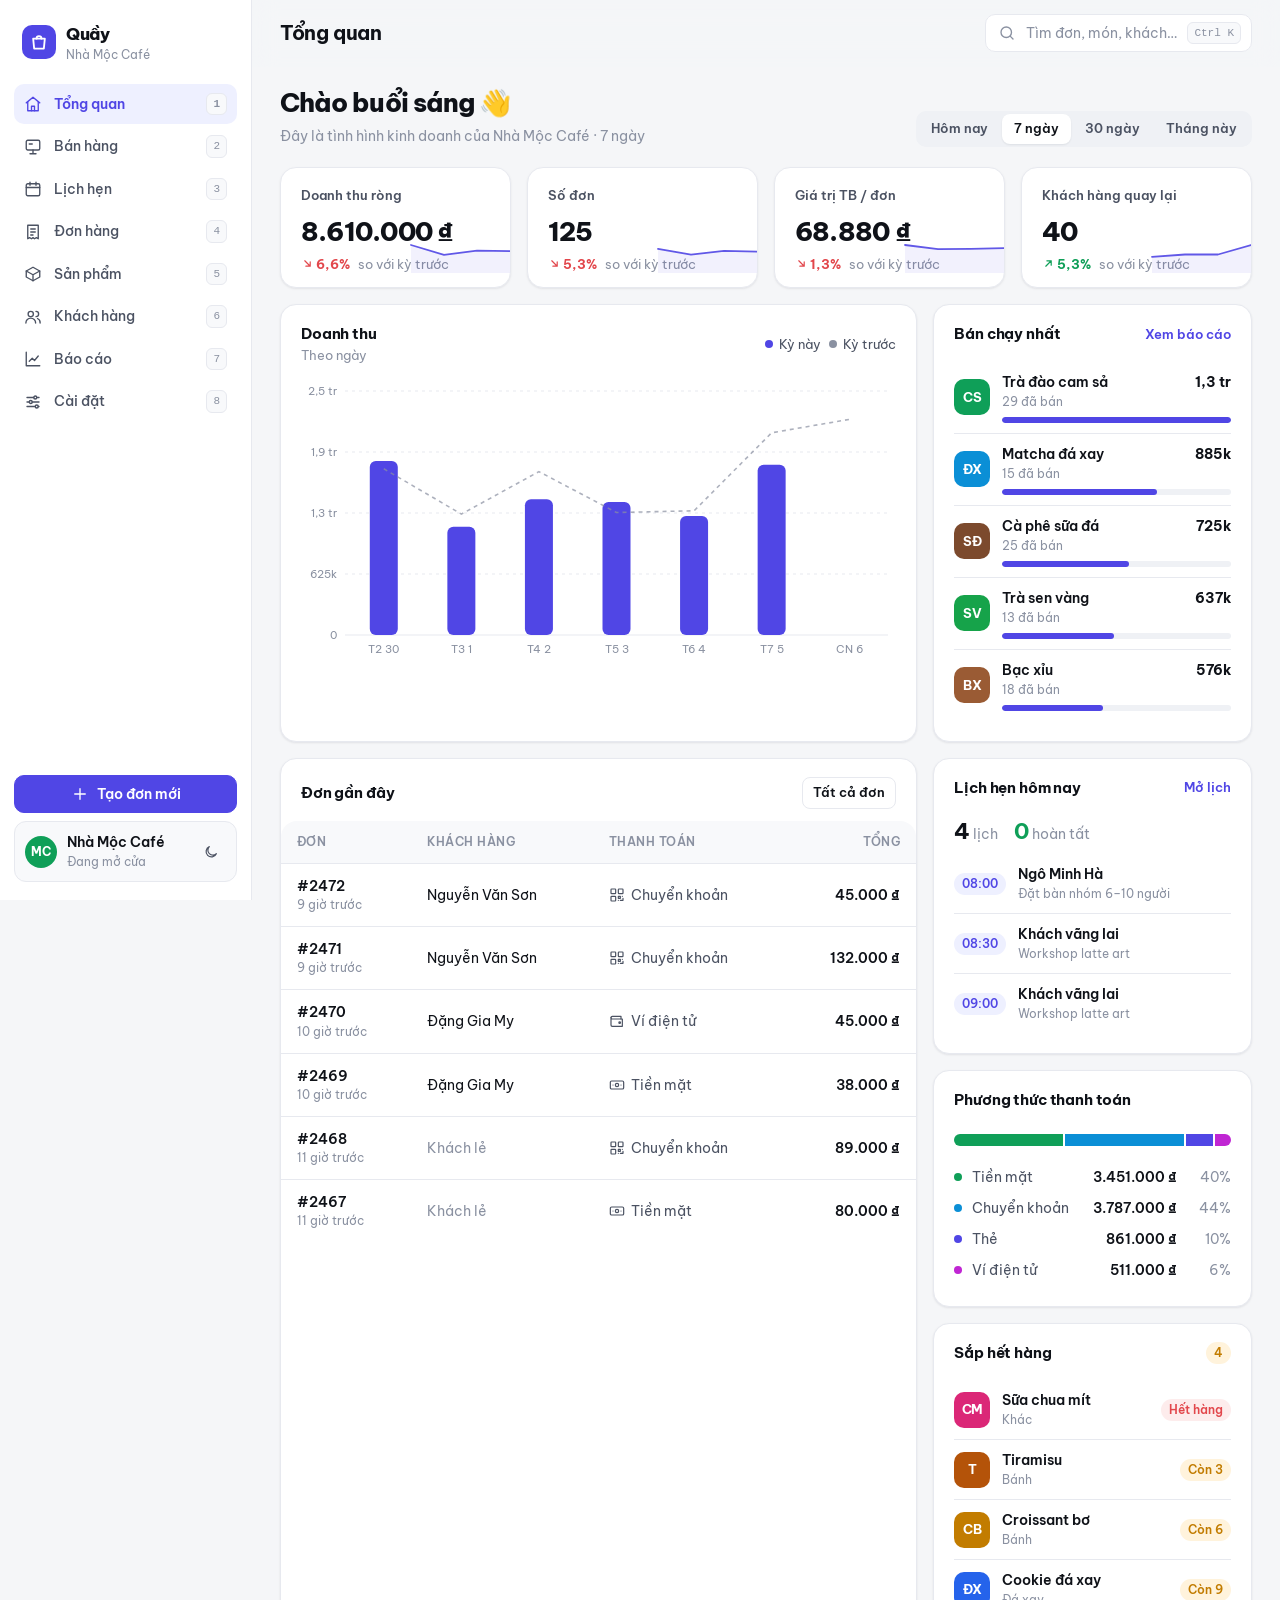
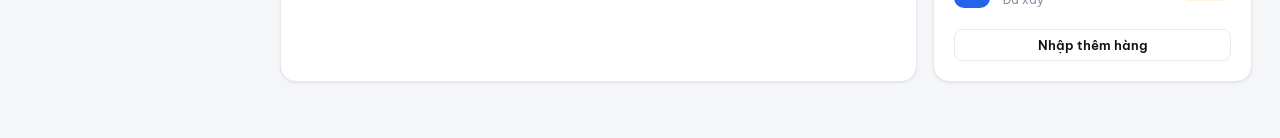
==== ban-hang/index.html @ bb101d20 "Add Quầy: POS, bookings and store dashboard app Single-file web app at /ban-hang/ inspired by busine" ====
<!DOCTYPE html>
<html lang="vi">
<head>
<meta charset="UTF-8">
<meta name="viewport" content="width=device-width, initial-scale=1, viewport-fit=cover">
<title>Quầy — Bán hàng & quản lý cửa hàng</title>
<meta name="description" content="Quầy: phần mềm bán hàng tại quầy, quản lý đơn hàng, sản phẩm, tồn kho, khách hàng và báo cáo doanh thu cho cửa hàng nhỏ.">
<meta name="theme-color" content="#f5f6f8">
<link rel="icon" href="data:image/svg+xml,%3Csvg xmlns='http://www.w3.org/2000/svg' viewBox='0 0 32 32'%3E%3Crect width='32' height='32' rx='9' fill='%235046e5'/%3E%3Cpath d='M9 12h14l-1.5 10h-11z' fill='white'/%3E%3Cpath d='M12.5 12a3.5 3.5 0 0 1 7 0' stroke='white' stroke-width='2' fill='none'/%3E%3C/svg%3E">
<link rel="preconnect" href="https://fonts.googleapis.com">
<link rel="preconnect" href="https://fonts.gstatic.com" crossorigin>
<link href="https://fonts.googleapis.com/css2?family=Be+Vietnam+Pro:wght@400;500;600;700;800&display=swap" rel="stylesheet">
<style>
/* =========================================================
   TOKENS
   ========================================================= */
:root{
  --bg:#f5f6f8; --surface:#ffffff; --surface-2:#f8f9fb; --surface-3:#eff1f5;
  --line:#e7e9ef; --line-2:#d8dbe3;
  --text:#0f1218; --text-2:#4b5262; --text-3:#8a91a1;
  --accent:#5046e5; --accent-hover:#4338ca; --accent-soft:#eef0ff; --accent-ink:#ffffff;
  --green:#0f9f58; --green-soft:#e6f6ee;
  --red:#e2474c; --red-soft:#fdecec;
  --amber:#c27c00; --amber-soft:#fff3dc;
  --sky:#0b8fd6; --pink:#c026d3;
  --shadow:0 1px 2px rgba(16,24,40,.04),0 1px 3px rgba(16,24,40,.05);
  --shadow-lg:0 24px 48px -12px rgba(16,24,40,.22),0 2px 6px rgba(16,24,40,.06);
  --radius:16px; --radius-sm:10px;
  --font:'Be Vietnam Pro',system-ui,-apple-system,'Segoe UI',sans-serif;
  --mono:ui-monospace,'SF Mono',Menlo,Consolas,monospace;
  --side:252px;
  color-scheme:light;
}
:root[data-theme="dark"]{
  --bg:#0b0c0f; --surface:#14161b; --surface-2:#191b21; --surface-3:#20232a;
  --line:#252831; --line-2:#323642;
  --text:#eef0f4; --text-2:#b3b9c6; --text-3:#7b8292;
  --accent:#8b85ff; --accent-hover:#a19cff; --accent-soft:#23224a; --accent-ink:#0b0c0f;
  --green:#3dd68c; --green-soft:#11291e;
  --red:#ff6b6f; --red-soft:#2e1517;
  --amber:#f5b546; --amber-soft:#2d2210;
  --sky:#4cc0ff; --pink:#e879f9;
  --shadow:0 0 0 1px rgba(255,255,255,.01);
  --shadow-lg:0 24px 48px -12px rgba(0,0,0,.6);
  color-scheme:dark;
}

*,*::before,*::after{box-sizing:border-box}
html,body{margin:0;height:100%}
body{background:var(--bg);color:var(--text);font-family:var(--font);font-size:14px;line-height:1.5;-webkit-font-smoothing:antialiased}
button{font:inherit;color:inherit;cursor:pointer;background:none;border:0;padding:0}
input,select,textarea{font:inherit;color:inherit}
svg{display:block;flex:none}
:focus-visible{outline:2px solid var(--accent);outline-offset:2px;border-radius:8px}
@media (prefers-reduced-motion:reduce){*,*::before,*::after{animation:none!important;transition:none!important}}
.num{font-variant-numeric:tabular-nums}
.muted{color:var(--text-3)}
.sr{position:absolute;width:1px;height:1px;overflow:hidden;clip:rect(0 0 0 0)}

/* =========================================================
   LAYOUT
   ========================================================= */
.app{display:grid;grid-template-columns:var(--side) minmax(0,1fr);min-height:100vh}
.side{position:sticky;top:0;height:100vh;display:flex;flex-direction:column;gap:4px;padding:18px 14px;border-right:1px solid var(--line);background:var(--surface)}
.brand{display:flex;align-items:center;gap:10px;padding:4px 8px 18px}
.brand-mark{width:34px;height:34px;border-radius:10px;background:var(--accent);display:grid;place-items:center;color:#fff}
.brand-name{font-weight:800;font-size:17px;letter-spacing:-.02em}
.brand-sub{font-size:12px;color:var(--text-3);line-height:1.2}
.nav{display:flex;flex-direction:column;gap:2px}
.nav a{display:flex;align-items:center;gap:12px;padding:9px 10px;border-radius:10px;color:var(--text-2);text-decoration:none;font-weight:500;transition:background .15s,color .15s}
.nav a:hover{background:var(--surface-3);color:var(--text)}
.nav a.on{background:var(--accent-soft);color:var(--accent);font-weight:600}
.nav a .kbd{margin-left:auto}
.side-foot{margin-top:auto;display:flex;flex-direction:column;gap:8px}
.store-card{display:flex;align-items:center;gap:10px;padding:10px;border:1px solid var(--line);border-radius:12px;background:var(--surface-2)}
.avatar{width:32px;height:32px;border-radius:50%;display:grid;place-items:center;font-weight:700;font-size:12px;flex:none;color:#fff}
.main{min-width:0;display:flex;flex-direction:column}
.top{position:sticky;top:0;z-index:20;display:flex;align-items:center;gap:12px;padding:14px 28px;background:color-mix(in srgb,var(--bg) 82%,transparent);backdrop-filter:saturate(1.4) blur(12px);-webkit-backdrop-filter:saturate(1.4) blur(12px);border-bottom:1px solid transparent}
.top h1{font-size:20px;font-weight:700;letter-spacing:-.02em;margin:0;white-space:nowrap}
.top .spacer{flex:1}
.searchbtn{display:flex;align-items:center;gap:10px;height:38px;padding:0 10px 0 12px;min-width:240px;border:1px solid var(--line);border-radius:10px;background:var(--surface);color:var(--text-3);transition:border-color .15s}
.searchbtn:hover{border-color:var(--line-2)}
.searchbtn span{flex:1;text-align:left}
.kbd{font-family:var(--mono);font-size:11px;padding:2px 6px;border-radius:6px;border:1px solid var(--line);background:var(--surface-2);color:var(--text-3)}
.view{padding:8px 28px 40px;max-width:1440px;width:100%}
.view.full{max-width:none;padding:0}

/* =========================================================
   PRIMITIVES
   ========================================================= */
.card{background:var(--surface);border:1px solid var(--line);border-radius:var(--radius);box-shadow:var(--shadow)}
.card-h{display:flex;align-items:center;gap:10px;padding:18px 20px 0}
.card-h h3{margin:0;font-size:15px;font-weight:650;letter-spacing:-.01em}
.card-h .sub{color:var(--text-3);font-size:13px}
.card-h .right{margin-left:auto;display:flex;gap:8px;align-items:center}
.card-b{padding:16px 20px 20px}
.btn{display:inline-flex;align-items:center;justify-content:center;gap:8px;height:38px;padding:0 14px;border-radius:10px;font-weight:600;border:1px solid var(--line);background:var(--surface);color:var(--text);transition:background .15s,border-color .15s,transform .05s;white-space:nowrap}
.btn:hover{background:var(--surface-3)}
.btn:active{transform:translateY(1px)}
.btn.primary{background:var(--accent);border-color:var(--accent);color:var(--accent-ink)}
.btn.primary:hover{background:var(--accent-hover);border-color:var(--accent-hover)}
.btn.danger{color:var(--red)}
.btn.danger:hover{background:var(--red-soft)}
.btn.ghost{border-color:transparent;background:transparent}
.btn.ghost:hover{background:var(--surface-3)}
.btn.sm{height:32px;padding:0 10px;font-size:13px;border-radius:8px}
.btn.lg{height:52px;font-size:16px;border-radius:14px;padding:0 20px}
.btn.block{width:100%}
.btn:disabled{opacity:.45;cursor:not-allowed;transform:none}
.icon-btn{width:38px;height:38px;display:grid;place-items:center;border-radius:10px;color:var(--text-2);transition:background .15s}
.icon-btn:hover{background:var(--surface-3);color:var(--text)}
.icon-btn.sm{width:30px;height:30px;border-radius:8px}
.seg{display:inline-flex;padding:3px;background:var(--surface-3);border-radius:10px;gap:2px}
.seg button{height:30px;padding:0 12px;border-radius:8px;font-weight:550;font-size:13px;color:var(--text-2);white-space:nowrap}
.seg button.on{background:var(--surface);color:var(--text);box-shadow:0 1px 2px rgba(16,24,40,.08)}
:root[data-theme="dark"] .seg button.on{background:var(--line-2)}
.pill{display:inline-flex;align-items:center;gap:5px;height:22px;padding:0 8px;border-radius:999px;font-size:12px;font-weight:600;background:var(--surface-3);color:var(--text-2);white-space:nowrap}
.pill.green{background:var(--green-soft);color:var(--green)}
.pill.red{background:var(--red-soft);color:var(--red)}
.pill.amber{background:var(--amber-soft);color:var(--amber)}
.pill.accent{background:var(--accent-soft);color:var(--accent)}
.dot{width:8px;height:8px;border-radius:50%;flex:none}
.field{display:flex;flex-direction:column;gap:6px}
.field label{font-size:13px;font-weight:600;color:var(--text-2)}
.field .hint{font-size:12px;color:var(--text-3)}
.input,.select,.textarea{height:40px;padding:0 12px;border:1px solid var(--line-2);border-radius:10px;background:var(--surface);outline:none;transition:border-color .15s,box-shadow .15s;width:100%}
.textarea{height:auto;padding:10px 12px;resize:vertical;min-height:80px}
.input:focus,.select:focus,.textarea:focus{border-color:var(--accent);box-shadow:0 0 0 3px color-mix(in srgb,var(--accent) 18%,transparent)}
.input-wrap{position:relative;display:flex;align-items:center}
.input-wrap svg{position:absolute;left:12px;color:var(--text-3);pointer-events:none}
.input-wrap .input{padding-left:38px}
.form-grid{display:grid;grid-template-columns:1fr 1fr;gap:14px}
.form-grid .span2{grid-column:1/-1}
.row{display:flex;align-items:center;gap:10px}
.stack{display:flex;flex-direction:column;gap:16px}
.grid{display:grid;gap:16px}
.empty{padding:48px 20px;text-align:center;color:var(--text-3)}
.empty svg{margin:0 auto 10px;color:var(--line-2)}
.toolbar{display:flex;align-items:center;gap:10px;flex-wrap:wrap;margin-bottom:16px}
.toolbar .spacer{flex:1}

/* tables */
.tbl-wrap{overflow-x:auto}
.tbl{width:100%;border-collapse:collapse;font-size:13.5px}
.tbl th{text-align:left;font-weight:600;color:var(--text-3);font-size:12px;text-transform:uppercase;letter-spacing:.04em;padding:12px 16px;border-bottom:1px solid var(--line);white-space:nowrap;background:var(--surface-2)}
.tbl td{padding:12px 16px;border-bottom:1px solid var(--line);vertical-align:middle}
.tbl tr:last-child td{border-bottom:0}
.tbl tbody tr{transition:background .1s}
.tbl tbody tr.click{cursor:pointer}
.tbl tbody tr.click:hover{background:var(--surface-2)}
.tbl .r{text-align:right}
.tbl th:first-child{border-top-left-radius:var(--radius)}
.tbl th:last-child{border-top-right-radius:var(--radius)}
.cell-main{font-weight:600}
.cell-sub{font-size:12px;color:var(--text-3)}
.tile{width:36px;height:36px;border-radius:10px;display:grid;place-items:center;font-weight:700;font-size:13px;color:#fff;flex:none;letter-spacing:-.02em}

/* =========================================================
   DASHBOARD
   ========================================================= */
.hello{display:flex;align-items:flex-end;justify-content:space-between;gap:16px;flex-wrap:wrap;margin:8px 0 20px}
.hello h2{margin:0;font-size:26px;letter-spacing:-.03em;font-weight:750}
.hello p{margin:4px 0 0;color:var(--text-3)}
.kpis{display:grid;grid-template-columns:repeat(4,minmax(0,1fr));gap:16px;margin-bottom:16px}
.kpi{padding:18px 20px 14px;position:relative;overflow:hidden}
.kpi .lbl{color:var(--text-2);font-weight:550;font-size:13px;display:flex;align-items:center;gap:8px}
.kpi .val{font-size:26px;font-weight:750;letter-spacing:-.03em;margin:6px 0 4px}
.kpi .foot{display:flex;align-items:center;gap:8px;font-size:12.5px;color:var(--text-3)}
.kpi .spark{position:absolute;right:16px;bottom:14px;opacity:.9}
.delta{display:inline-flex;align-items:center;gap:2px;font-weight:650;font-size:12.5px}
.delta.up{color:var(--green)} .delta.down{color:var(--red)} .delta.flat{color:var(--text-3)}
.dash-grid{display:grid;grid-template-columns:minmax(0,2fr) minmax(0,1fr);gap:16px;margin-bottom:16px}
.chart{width:100%;position:relative}
.chart svg text{font-family:var(--font);font-size:11px;fill:var(--text-3)}
.legend{display:flex;gap:16px;font-size:12.5px;color:var(--text-2)}
.legend span{display:inline-flex;align-items:center;gap:6px}
.list{display:flex;flex-direction:column}
.list-item{display:flex;align-items:center;gap:12px;padding:10px 0;border-bottom:1px solid var(--line)}
.list-item:last-child{border-bottom:0}
.list-item .grow{flex:1;min-width:0}
.list-item .grow .cell-main{white-space:nowrap;overflow:hidden;text-overflow:ellipsis}
.bar{height:6px;border-radius:99px;background:var(--surface-3);overflow:hidden;margin-top:6px}
.bar i{display:block;height:100%;border-radius:99px;background:var(--accent)}
.stackbar{display:flex;height:12px;border-radius:99px;overflow:hidden;gap:2px;margin:6px 0 16px}
.stackbar i{display:block;height:100%}
.alert-row{display:flex;align-items:center;gap:10px;padding:10px 12px;border-radius:10px;background:var(--amber-soft);color:var(--amber);font-weight:550;font-size:13px}
.tooltip{position:fixed;z-index:200;pointer-events:none;background:var(--text);color:var(--bg);padding:8px 10px;border-radius:8px;font-size:12px;line-height:1.45;box-shadow:var(--shadow-lg);white-space:nowrap;opacity:0;transition:opacity .1s}
.tooltip.show{opacity:1}
.tooltip b{font-weight:700}
.heat{display:grid;gap:3px;font-size:11px;color:var(--text-3)}
.heat .c{aspect-ratio:1;border-radius:4px;min-width:0}

/* =========================================================
   POS
   ========================================================= */
.pos{display:grid;grid-template-columns:minmax(0,1fr) 400px;height:calc(100vh - 67px)}
.pos-left{display:flex;flex-direction:column;min-width:0;padding:4px 24px 24px 28px;overflow:hidden}
.pos-bar{display:flex;gap:10px;align-items:center;margin-bottom:14px}
.pos-bar .input-wrap{flex:1}
.chips{display:flex;gap:8px;overflow-x:auto;padding-bottom:14px;scrollbar-width:none}
.chips::-webkit-scrollbar{display:none}
.chip{height:34px;padding:0 14px;border-radius:999px;border:1px solid var(--line);background:var(--surface);font-weight:550;white-space:nowrap;color:var(--text-2);transition:all .15s}
.chip:hover{border-color:var(--line-2);color:var(--text)}
.chip.on{background:var(--text);border-color:var(--text);color:var(--bg)}
.chip .c{color:var(--text-3);font-weight:500;margin-left:4px}
.chip.on .c{color:inherit;opacity:.6}
.products{display:grid;grid-template-columns:repeat(auto-fill,minmax(158px,1fr));gap:12px;overflow-y:auto;padding:2px 2px 20px;align-content:start}
.prod{position:relative;display:flex;flex-direction:column;align-items:flex-start;gap:10px;padding:14px;text-align:left;border:1px solid var(--line);border-radius:14px;background:var(--surface);transition:border-color .15s,box-shadow .15s,transform .1s}
.prod:hover{border-color:var(--line-2);box-shadow:var(--shadow-lg);transform:translateY(-1px)}
.prod:active{transform:scale(.98)}
.prod .tile{width:44px;height:44px;border-radius:12px;font-size:15px}
.prod .nm{font-weight:600;line-height:1.3;min-height:2.6em}
.prod .pr{font-weight:700;color:var(--text)}
.prod .qty-badge{position:absolute;top:10px;right:10px;min-width:24px;height:24px;padding:0 7px;border-radius:99px;background:var(--accent);color:var(--accent-ink);font-weight:700;font-size:12px;display:grid;place-items:center}
.prod .stock{position:absolute;top:12px;right:12px}
.prod:disabled{opacity:.5}
.prod.bump{animation:bump .25s}
@keyframes bump{50%{transform:scale(.96)}}
.cart{display:flex;flex-direction:column;border-left:1px solid var(--line);background:var(--surface);min-height:0}
.cart-h{display:flex;align-items:center;gap:8px;padding:18px 20px 12px}
.cart-h h3{margin:0;font-size:16px}
.cart-cust{margin:0 20px 8px;display:flex;align-items:center;gap:10px;padding:10px 12px;border:1px dashed var(--line-2);border-radius:12px;color:var(--text-2);text-align:left;width:calc(100% - 40px)}
.cart-cust.set{border-style:solid;background:var(--surface-2);color:var(--text)}
.cart-lines{flex:1;overflow-y:auto;padding:0 20px}
.line{display:grid;grid-template-columns:minmax(0,1fr) auto;gap:4px 12px;padding:12px 0;border-bottom:1px solid var(--line)}
.line .nm{font-weight:600}
.line .unit{font-size:12px;color:var(--text-3)}
.line .tot{text-align:right;font-weight:650}
.stepper{display:inline-flex;align-items:center;border:1px solid var(--line);border-radius:10px;height:32px;justify-self:start}
.stepper button{width:30px;height:30px;display:grid;place-items:center;color:var(--text-2)}
.stepper button:hover{color:var(--text)}
.stepper span{min-width:26px;text-align:center;font-weight:650}
.cart-foot{padding:14px 20px 20px;border-top:1px solid var(--line);background:var(--surface-2)}
.sum-row{display:flex;justify-content:space-between;padding:3px 0;color:var(--text-2)}
.sum-row.total{font-size:20px;font-weight:750;color:var(--text);padding:8px 0 14px;letter-spacing:-.02em}
.link{color:var(--accent);font-weight:600}
.cart-fab{display:none}

/* =========================================================
   OVERLAYS
   ========================================================= */
.overlay{position:fixed;inset:0;z-index:100;background:rgba(10,12,18,.45);display:flex;align-items:center;justify-content:center;padding:16px;animation:fade .15s}
.modal{width:100%;max-width:520px;max-height:calc(100vh - 32px);overflow:auto;background:var(--surface);border-radius:20px;box-shadow:var(--shadow-lg);animation:pop .18s cubic-bezier(.2,.9,.3,1.2)}
.modal.wide{max-width:760px}
.modal-h{display:flex;align-items:center;gap:10px;padding:20px 22px 6px}
.modal-h h3{margin:0;font-size:18px;letter-spacing:-.02em}
.modal-h .icon-btn{margin-left:auto}
.modal-b{padding:14px 22px 22px}
.modal-f{display:flex;gap:10px;justify-content:flex-end;padding:14px 22px 20px;border-top:1px solid var(--line)}
.overlay.drawer-o{justify-content:flex-end;padding:0}
.drawer{width:min(480px,100%);height:100%;overflow:auto;background:var(--surface);box-shadow:var(--shadow-lg);animation:slide .22s cubic-bezier(.2,.8,.2,1)}
@keyframes fade{from{opacity:0}}
@keyframes pop{from{opacity:0;transform:scale(.96) translateY(8px)}}
@keyframes slide{from{transform:translateX(40px);opacity:0}}
.toasts{position:fixed;bottom:20px;left:50%;transform:translateX(-50%);z-index:300;display:flex;flex-direction:column;gap:8px;align-items:center}
.toast{display:flex;align-items:center;gap:10px;padding:10px 16px;border-radius:12px;background:var(--text);color:var(--bg);font-weight:550;box-shadow:var(--shadow-lg);animation:pop .2s}
.toast svg{color:var(--green)}
.pay-methods{display:grid;grid-template-columns:repeat(4,1fr);gap:8px;margin-bottom:18px}
.pm{display:flex;flex-direction:column;align-items:center;gap:6px;padding:12px 6px;border:1.5px solid var(--line);border-radius:14px;font-weight:600;font-size:12.5px;color:var(--text-2);transition:all .15s}
.pm:hover{border-color:var(--line-2)}
.pm.on{border-color:var(--accent);background:var(--accent-soft);color:var(--accent)}
.due{text-align:center;padding:6px 0 18px}
.due .lbl{color:var(--text-3);font-weight:550}
.due .amt{font-size:40px;font-weight:800;letter-spacing:-.04em}
.quick{display:grid;grid-template-columns:repeat(4,1fr);gap:8px;margin-top:10px}
.change{display:flex;justify-content:space-between;align-items:center;padding:14px 16px;border-radius:12px;background:var(--green-soft);color:var(--green);font-weight:650;margin-top:14px;font-size:15px}
.change.neg{background:var(--red-soft);color:var(--red)}
.qr-box{display:flex;flex-direction:column;align-items:center;gap:12px;padding:8px 0}
.qr-box svg{border-radius:12px;background:#fff;padding:10px;border:1px solid var(--line)}
.success{text-align:center;padding:20px 0 4px}
.success .ring{width:72px;height:72px;border-radius:50%;background:var(--green-soft);color:var(--green);display:grid;place-items:center;margin:0 auto 14px;animation:pop .3s}
.receipt{font-family:var(--mono);font-size:12.5px;background:var(--surface-2);border:1px dashed var(--line-2);border-radius:12px;padding:18px;margin-top:16px;color:var(--text)}
.receipt .c{text-align:center}
.receipt .r{display:flex;justify-content:space-between;gap:12px}
.receipt hr{border:0;border-top:1px dashed var(--line-2);margin:10px 0}
.palette{max-width:600px;align-self:flex-start;margin-top:12vh}
.palette .pin{display:flex;align-items:center;gap:10px;padding:14px 18px;border-bottom:1px solid var(--line)}
.palette .pin input{flex:1;border:0;outline:0;background:none;font-size:16px}
.palette .res{max-height:52vh;overflow:auto;padding:8px}
.palette .grp{font-size:11.5px;text-transform:uppercase;letter-spacing:.05em;color:var(--text-3);font-weight:650;padding:10px 10px 6px}
.palette .it{display:flex;align-items:center;gap:12px;width:100%;padding:9px 10px;border-radius:10px;text-align:left}
.palette .it.on{background:var(--accent-soft);color:var(--accent)}
.palette .it .r{margin-left:auto;color:var(--text-3);font-size:12.5px}
.dl{display:grid;grid-template-columns:auto 1fr;gap:8px 16px;font-size:13.5px}
.dl dt{color:var(--text-3)}
.dl dd{margin:0;text-align:right;font-weight:550}
.mini-stats{display:grid;grid-template-columns:repeat(3,1fr);gap:10px}
.mini-stats div{padding:12px;border-radius:12px;background:var(--surface-2);border:1px solid var(--line)}
.mini-stats b{display:block;font-size:17px;letter-spacing:-.02em}
.mini-stats span{font-size:12px;color:var(--text-3)}
.bottom-nav{display:none}

/* =========================================================
   BOOKINGS
   ========================================================= */
.datenav{display:flex;align-items:center;gap:6px}
.tl-wrap{overflow-x:auto}
.tl{display:grid;min-width:min-content}
.tl-head{padding:12px 10px;border-bottom:1px solid var(--line);border-left:1px solid var(--line);display:flex;align-items:center;gap:8px;font-weight:600;background:var(--surface-2);white-space:nowrap}
.tl-head:first-child{border-left:0}
.tl-hours{position:relative}
.tl-hours span{position:absolute;right:8px;transform:translateY(-50%);font-size:11px;color:var(--text-3)}
.tl-hours span:first-child{transform:none;top:4px!important}
.tl-col{position:relative;border-left:1px solid var(--line);background:linear-gradient(var(--line) 1px,transparent 1px) 0 0/100% 64px;cursor:copy}
.tl-col:hover{background-color:var(--surface-2)}
.bk{position:absolute;left:4px;right:4px;display:flex;flex-direction:column;justify-content:flex-start;border-radius:10px;padding:6px 9px;text-align:left;background:color-mix(in srgb,var(--c) 13%,var(--surface));border-left:3px solid var(--c);overflow:hidden;font-size:12px;line-height:1.35;cursor:pointer;transition:box-shadow .15s,transform .1s}
.bk:hover{box-shadow:var(--shadow-lg);z-index:2}
.bk b{display:block;font-size:12.5px;white-space:nowrap;overflow:hidden;text-overflow:ellipsis;padding-right:16px}
.bk .t{color:var(--text-2);font-variant-numeric:tabular-nums;white-space:nowrap;overflow:hidden;text-overflow:ellipsis;display:block}
.bk.st-cancelled,.bk.st-noshow{opacity:.5}
.bk.st-cancelled b,.bk.st-noshow b{text-decoration:line-through}
.bk.st-done{--c:var(--green)}
.bk.st-arrived{--c:var(--amber)}
.bk .ck{position:absolute;top:6px;right:6px}
.tl-now{position:absolute;left:0;right:0;height:2px;background:var(--red);z-index:3;pointer-events:none}
.tl-now::before{content:'';position:absolute;left:-4px;top:-3px;width:8px;height:8px;border-radius:50%;background:var(--red)}
body.public .side,body.public .top,body.public .bottom-nav{display:none!important}
body.public .app{grid-template-columns:minmax(0,1fr)}
body.public .view{max-width:640px;margin:0 auto;padding:32px 16px 64px}
.pub-head{display:flex;align-items:center;gap:14px;margin-bottom:20px}
.pub-head .brand-mark{width:48px;height:48px;border-radius:14px}
.pub-head h2{margin:0;font-size:22px;letter-spacing:-.02em}
.step{display:flex;align-items:center;gap:10px;font-weight:700;font-size:15px;margin:4px 0 12px}
.step i{width:24px;height:24px;border-radius:50%;background:var(--accent);color:var(--accent-ink);font-style:normal;display:grid;place-items:center;font-size:12px}
.svc{display:flex;align-items:center;gap:12px;padding:14px;border:1.5px solid var(--line);border-radius:14px;width:100%;text-align:left;transition:all .15s;background:var(--surface)}
.svc:hover{border-color:var(--line-2)}
.svc.on{border-color:var(--accent);background:var(--accent-soft)}
.svc .grow{flex:1;min-width:0}
.svc .cell-sub{display:flex;align-items:center;gap:4px}
.slots{display:grid;grid-template-columns:repeat(auto-fill,minmax(78px,1fr));gap:8px}
.slot{height:40px;border:1.5px solid var(--line);border-radius:10px;font-weight:600;font-variant-numeric:tabular-nums;background:var(--surface);transition:all .15s}
.slot:hover{border-color:var(--accent);color:var(--accent)}
.slot.on{background:var(--accent);border-color:var(--accent);color:var(--accent-ink)}
.days{display:flex;gap:8px;overflow-x:auto;padding-bottom:4px;margin-bottom:14px;scrollbar-width:none}
.days::-webkit-scrollbar{display:none}
.dayb{flex:none;width:58px;padding:8px 0;border:1.5px solid var(--line);border-radius:12px;text-align:center;background:var(--surface);transition:all .15s}
.dayb small{display:block;font-size:11px;color:var(--text-3);font-weight:600}
.dayb b{font-size:17px}
.dayb.on{border-color:var(--accent);background:var(--accent-soft);color:var(--accent)}
.dayb.on small{color:var(--accent)}

/* =========================================================
   RESPONSIVE
   ========================================================= */
@media (max-width:1180px){
  .kpis{grid-template-columns:repeat(2,minmax(0,1fr))}
  .dash-grid{grid-template-columns:minmax(0,1fr)}
  .pos{grid-template-columns:minmax(0,1fr) 340px}
}
@media (max-width:900px){
  .app{grid-template-columns:minmax(0,1fr)}
  .side{display:none}
  .top{padding:12px 16px}
  .top h1{font-size:18px}
  .searchbtn{min-width:0;width:38px;padding:0;justify-content:center}
  .searchbtn span,.searchbtn .kbd{display:none}
  .view{padding:4px 16px 96px}
  .hide-sm{display:none}
  .bottom-nav{display:grid;grid-template-columns:repeat(5,1fr);position:fixed;left:0;right:0;bottom:0;z-index:40;background:var(--surface);border-top:1px solid var(--line);padding:6px 4px calc(6px + env(safe-area-inset-bottom))}
  .bottom-nav a,.bottom-nav button{display:flex;flex-direction:column;align-items:center;gap:3px;padding:4px 0;font-size:11px;font-weight:550;color:var(--text-3);text-decoration:none}
  .bottom-nav .on{color:var(--accent)}
  .pos{grid-template-columns:minmax(0,1fr);height:auto}
  .pos-left{padding:4px 16px 120px;overflow:visible}
  .products{grid-template-columns:repeat(auto-fill,minmax(140px,1fr));overflow:visible}
  .cart{display:none;position:fixed;inset:0;z-index:90;border:0}
  .cart.open{display:flex;animation:slide .2s}
  .cart-fab{display:flex;position:fixed;left:16px;right:16px;bottom:calc(72px + env(safe-area-inset-bottom));z-index:45;height:54px;border-radius:16px;align-items:center;gap:12px;padding:0 18px;background:var(--accent);color:var(--accent-ink);font-weight:700;box-shadow:var(--shadow-lg)}
  .cart-fab .n{min-width:26px;height:26px;border-radius:99px;background:rgba(255,255,255,.22);display:grid;place-items:center;font-size:13px}
  .cart-fab .t{margin-left:auto}
  .form-grid{grid-template-columns:1fr}
  .modal{border-radius:20px 20px 0 0;max-height:92vh;align-self:flex-end;animation:sheet .22s cubic-bezier(.2,.8,.2,1)}
  .overlay{padding:0;align-items:flex-end}
  .palette{margin-top:0}
  @keyframes sheet{from{transform:translateY(40px);opacity:0}}
}
@media (max-width:560px){
  .kpis{gap:10px}
  .kpi{padding:14px 14px 12px}
  .kpi .val{font-size:20px}
  .kpi .spark{display:none}
  .hello h2{font-size:22px}
  .pay-methods{grid-template-columns:repeat(2,1fr)}
  .due .amt{font-size:34px}
  .mini-stats{grid-template-columns:1fr 1fr 1fr}
  .tbl td,.tbl th{padding:10px 12px}
}
@media print{
  body *{visibility:hidden}
  #print-area,#print-area *{visibility:visible}
  #print-area{position:absolute;left:0;top:0;width:80mm;border:0;background:#fff;color:#000}
}
</style>
</head>
<body>
<div class="app">
  <aside class="side" aria-label="Điều hướng">
    <div class="brand">
      <div class="brand-mark" id="brand-mark"></div>
      <div><div class="brand-name">Quầy</div><div class="brand-sub" id="side-store"></div></div>
    </div>
    <nav class="nav" id="nav"></nav>
    <div class="side-foot">
      <button class="btn primary block" data-act="go" data-v="ban-hang"><span data-i="plus"></span>Tạo đơn mới</button>
      <div class="store-card">
        <div class="avatar" style="background:#0f9f58" id="store-avatar"></div>
        <div style="min-width:0;flex:1"><div class="cell-main" id="store-name-foot" style="white-space:nowrap;overflow:hidden;text-overflow:ellipsis"></div><div class="cell-sub">Đang mở cửa</div></div>
        <button class="icon-btn sm" data-act="theme" title="Đổi giao diện sáng/tối" aria-label="Đổi giao diện sáng/tối" id="theme-btn"></button>
      </div>
    </div>
  </aside>
  <div class="main">
    <header class="top">
      <h1 id="page-title">Tổng quan</h1>
      <div class="spacer"></div>
      <button class="searchbtn" data-act="palette" aria-label="Tìm kiếm"><span data-i="search"></span><span>Tìm đơn, món, khách…</span><kbd class="kbd">Ctrl K</kbd></button>
      <button class="icon-btn" data-act="theme" aria-label="Đổi giao diện sáng/tối" id="theme-btn-2" style="display:none"></button>
    </header>
    <section class="view" id="view" tabindex="-1"></section>
  </div>
</div>
<nav class="bottom-nav" id="bottom-nav"></nav>
<div id="overlay-root"></div>
<div class="toasts" id="toasts"></div>
<div class="tooltip" id="tip"></div>

<script>
/* =========================================================
   ICONS
   ========================================================= */
const ICONS={
  home:'<path d="M3 10.5 12 3l9 7.5"/><path d="M5 9.5V21h14V9.5"/><path d="M10 21v-6h4v6"/>',
  pos:'<rect x="3" y="3" width="18" height="13" rx="2"/><path d="M8 21h8M12 16v5M7 8h4"/>',
  receipt:'<path d="M5 3h14v18l-2.5-1.5L14 21l-2-1.5L10 21l-2.5-1.5L5 21z"/><path d="M9 8h6M9 12h6M9 16h3"/>',
  box:'<path d="M21 8 12 3 3 8v8l9 5 9-5z"/><path d="m3 8 9 5 9-5M12 13v8"/>',
  users:'<circle cx="9" cy="8" r="3.5"/><path d="M2.5 20a6.5 6.5 0 0 1 13 0"/><path d="M16 4.5a3.5 3.5 0 0 1 0 7M18 14a6 6 0 0 1 3.5 6"/>',
  chart:'<path d="M3 3v18h18"/><path d="m7 15 4-4 3 3 5-6"/>',
  settings:'<path d="M4 6h9M17 6h3M4 12h3M11 12h9M4 18h11M19 18h1"/><circle cx="15" cy="6" r="2"/><circle cx="9" cy="12" r="2"/><circle cx="17" cy="18" r="2"/>',
  search:'<circle cx="11" cy="11" r="7"/><path d="m20 20-3.5-3.5"/>',
  plus:'<path d="M12 5v14M5 12h14"/>', minus:'<path d="M5 12h14"/>', x:'<path d="M18 6 6 18M6 6l12 12"/>',
  sun:'<circle cx="12" cy="12" r="4"/><path d="M12 2v2M12 20v2M4.9 4.9l1.4 1.4M17.7 17.7l1.4 1.4M2 12h2M20 12h2M4.9 19.1l1.4-1.4M17.7 6.3l1.4-1.4"/>',
  moon:'<path d="M20 14.5A8 8 0 1 1 9.5 4a6.5 6.5 0 0 0 10.5 10.5z"/>',
  trash:'<path d="M4 7h16M10 11v6M14 11v6M6 7l1 13h10l1-13M9 7V4h6v3"/>',
  edit:'<path d="M4 20h4L19 9l-4-4L4 16z"/><path d="m13.5 6.5 4 4"/>',
  printer:'<path d="M6 9V3h12v6"/><rect x="3" y="9" width="18" height="8" rx="2"/><path d="M6 14h12v7H6z"/>',
  cash:'<rect x="2" y="6" width="20" height="12" rx="2"/><circle cx="12" cy="12" r="2.5"/><path d="M6 12h.01M18 12h.01"/>',
  card:'<rect x="2" y="5" width="20" height="14" rx="2"/><path d="M2 10h20M6 15h4"/>',
  qr:'<rect x="3" y="3" width="7" height="7" rx="1"/><rect x="14" y="3" width="7" height="7" rx="1"/><rect x="3" y="14" width="7" height="7" rx="1"/><path d="M14 14h3v3h-3zM20 14v.01M14 20h.01M17 20h4v-3"/>',
  wallet:'<path d="M3 7a2 2 0 0 1 2-2h13v4"/><path d="M3 7v11a2 2 0 0 0 2 2h15V9H5a2 2 0 0 1-2-2z"/><circle cx="16" cy="14.5" r="1.2"/>',
  download:'<path d="M12 4v11M7 10l5 5 5-5M4 20h16"/>',
  refund:'<path d="M9 14 4 9l5-5"/><path d="M4 9h11a5 5 0 0 1 0 10h-3"/>',
  check:'<path d="m5 12 5 5 9-10"/>',
  alert:'<path d="M12 3 2 20h20z"/><path d="M12 10v4M12 17h.01"/>',
  chevron:'<path d="m9 6 6 6-6 6"/>',
  user:'<circle cx="12" cy="8" r="4"/><path d="M4 21a8 8 0 0 1 16 0"/>',
  percent:'<path d="M19 5 5 19"/><circle cx="7" cy="7" r="2.5"/><circle cx="17" cy="17" r="2.5"/>',
  up:'<path d="M7 17 17 7M9 7h8v8"/>', down:'<path d="M7 7l10 10M17 9v8H9"/>',
  more:'<circle cx="5" cy="12" r="1.3"/><circle cx="12" cy="12" r="1.3"/><circle cx="19" cy="12" r="1.3"/>',
  bag:'<path d="M5 8h14l-1.2 12H6.2z"/><path d="M9 8a3 3 0 0 1 6 0"/>',
  back:'<path d="m15 6-6 6 6 6"/>',
  note:'<path d="M5 4h14v16H5z"/><path d="M9 9h6M9 13h6"/>',
  calendar:'<rect x="3" y="5" width="18" height="16" rx="2"/><path d="M3 10h18M8 3v4M16 3v4"/>',
  clock:'<circle cx="12" cy="12" r="9"/><path d="M12 7v5l3 2"/>',
  link:'<path d="M10 14a4 4 0 0 0 5.7 0l3-3a4 4 0 0 0-5.7-5.7l-1 1"/><path d="M14 10a4 4 0 0 0-5.7 0l-3 3a4 4 0 0 0 5.7 5.7l1-1"/>',
  next:'<path d="m9 6 6 6-6 6"/>',
};
const ic=(n,s=18,w=1.8)=>`<svg width="${s}" height="${s}" viewBox="0 0 24 24" fill="none" stroke="currentColor" stroke-width="${w}" stroke-linecap="round" stroke-linejoin="round" aria-hidden="true">${ICONS[n]||''}</svg>`;
function hydrateIcons(root=document){root.querySelectorAll('[data-i]').forEach(el=>{el.outerHTML=ic(el.dataset.i)})}

/* =========================================================
   HELPERS
   ========================================================= */
const $=(s,r=document)=>r.querySelector(s);
const esc=s=>String(s??'').replace(/[&<>"']/g,c=>({'&':'&amp;','<':'&lt;','>':'&gt;','"':'&quot;',"'":'&#39;'}[c]));
const NF=new Intl.NumberFormat('vi-VN');
const money=n=>NF.format(Math.round(n||0))+' ₫';
const compact=n=>{n=Math.round(n||0);const a=Math.abs(n);if(a>=1e9)return (n/1e9).toFixed(a>=1e10?0:1).replace('.',',')+' tỷ';if(a>=1e6)return (n/1e6).toFixed(a>=1e8?0:1).replace('.',',')+' tr';if(a>=1e3)return Math.round(n/1e3)+'k';return String(n)};
const DAY=864e5;
const sod=t=>{const d=new Date(t);d.setHours(0,0,0,0);return d.getTime()};
const fDate=t=>new Date(t).toLocaleDateString('vi-VN',{day:'2-digit',month:'2-digit'});
const fDateY=t=>new Date(t).toLocaleDateString('vi-VN',{day:'2-digit',month:'2-digit',year:'numeric'});
const fTime=t=>new Date(t).toLocaleTimeString('vi-VN',{hour:'2-digit',minute:'2-digit'});
const fDT=t=>fDate(t)+' · '+fTime(t);
const WD=['CN','T2','T3','T4','T5','T6','T7'];
function ago(t){const s=(Date.now()-t)/1000;if(s<60)return 'vừa xong';if(s<3600)return Math.floor(s/60)+' phút trước';if(s<86400)return Math.floor(s/3600)+' giờ trước';const d=Math.floor(s/86400);return d===1?'hôm qua':d+' ngày trước'}
const uid=()=>Math.random().toString(36).slice(2,10);
const initials=n=>{const p=String(n).trim().split(/\s+/);return ((p.length>1?p[p.length-2][0]:'')+(p[p.length-1]||'?')[0]).toUpperCase()};
const AV_COLORS=['#5046e5','#0f9f58','#e2474c','#c27c00','#0b8fd6','#c026d3','#0d9488','#ea580c'];
const avColor=s=>{let h=0;for(const c of String(s))h=(h*31+c.charCodeAt(0))>>>0;return AV_COLORS[h%AV_COLORS.length]};
function mulberry32(a){return function(){a|=0;a=a+0x6D2B79F5|0;let t=Math.imul(a^a>>>15,1|a);t=t+Math.imul(t^t>>>7,61|t)^t;return((t^t>>>14)>>>0)/4294967296}}
const pct=(a,b)=>b?((a-b)/b*100):(a?100:0);
function deltaHtml(cur,prev,invert){const d=pct(cur,prev);if(!isFinite(d)||Math.abs(d)<0.05)return '<span class="delta flat">0%</span>';const up=d>0;return `<span class="delta ${up!==!!invert?'up':'down'}">${ic(up?'up':'down',13,2.2)}${Math.abs(d).toFixed(1).replace('.',',')}%</span>`}

/* =========================================================
   DATA
   ========================================================= */
const KEY='quay.v1';
const METHODS={
  cash:{label:'Tiền mặt',icon:'cash',color:'var(--green)'},
  qr:{label:'Chuyển khoản',icon:'qr',color:'var(--sky)'},
  card:{label:'Thẻ',icon:'card',color:'var(--accent)'},
  wallet:{label:'Ví điện tử',icon:'wallet',color:'var(--pink)'},
};
const TILE=['#5046e5','#0f9f58','#e2474c','#c27c00','#0b8fd6','#c026d3','#0d9488','#ea580c','#7c3aed','#be123c'];
let S;

function seed(){
  const R=mulberry32(20261103);
  const pick=a=>a[Math.floor(R()*a.length)];
  const categories=[{id:'cf',name:'Cà phê',color:'#7c4a2d'},{id:'tea',name:'Trà',color:'#0f9f58'},{id:'ice',name:'Đá xay',color:'#0b8fd6'},{id:'bake',name:'Bánh',color:'#c27c00'},{id:'other',name:'Khác',color:'#c026d3'}];
  const P=[['Cà phê sữa đá','cf',29000,9000],['Bạc xỉu','cf',32000,10000],['Cà phê đen','cf',25000,7000],['Espresso','cf',35000,9000],['Cappuccino','cf',45000,13000],['Latte','cf',49000,14000],['Cold brew cam sả','cf',55000,15000],['Trà đào cam sả','tea',45000,12000],['Trà vải hoa hồng','tea',45000,12000],['Trà sen vàng','tea',49000,13000],['Trà oolong sữa','tea',42000,11000],['Matcha đá xay','ice',59000,18000],['Cookie đá xay','ice',59000,17000],['Chocolate đá xay','ice',55000,16000],['Croissant bơ','bake',35000,12000],['Bánh mì que pate','bake',20000,7000],['Tiramisu','bake',49000,18000],['Bánh chuối nướng','bake',32000,10000],['Nước suối','other',15000,5000],['Sữa chua mít','other',35000,11000]];
  const catColor={cf:['#7c4a2d','#9a5b34','#5c3a24'],tea:['#0f9f58','#0d9488','#16a34a'],ice:['#0b8fd6','#2563eb','#0891b2'],bake:['#c27c00','#ea580c','#b45309'],other:['#c026d3','#db2777','#7c3aed']};
  const ci={};
  const products=P.map((p,i)=>{ci[p[1]]=(ci[p[1]]||0)+1;return {id:'p'+(i+1),name:p[0],cat:p[1],price:p[2],cost:p[3],stock:40+Math.floor(R()*120),color:catColor[p[1]][(ci[p[1]]-1)%3]}});
  products[14].stock=6;products[16].stock=3;products[12].stock=9;products[19].stock=0;
  const ho=['Nguyễn','Trần','Lê','Phạm','Hoàng','Huỳnh','Võ','Đặng','Bùi','Đỗ','Hồ','Ngô','Dương','Lý'];
  const dem=['Thị','Văn','Minh','Ngọc','Thanh','Hoàng','Gia','Bảo','Khánh','Thu','Quốc','Mai'];
  const ten=['Anh','Linh','Trang','Huy','Nam','Hà','Phương','Tâm','Vy','Long','Thảo','Khoa','My','Duy','Hằng','Quân','Ngân','Tú','Hiếu','Lan','Đạt','Uyên','Sơn','Nhi'];
  const customers=[];
  for(let i=0;i<64;i++){const name=`${pick(ho)} ${pick(dem)} ${pick(ten)}`;customers.push({id:'c'+(i+1),name,phone:'09'+String(Math.floor(R()*1e8)).padStart(8,'0'),email:'',note:'',created:0})}
  const pop=products.map((p,i)=>[1.8,1.5,1.1,.5,.8,.9,.7,1.6,1.2,.8,.9,1,.7,.6,.7,.9,.5,.4,.6,.5][i]);
  const popSum=pop.reduce((a,b)=>a+b,0);
  const pickProd=()=>{let r=R()*popSum;for(let i=0;i<products.length;i++){r-=pop[i];if(r<=0)return products[i]}return products[0]};
  const HOURS=[[7,9],[8,12],[9,8],[10,6],[11,7],[12,10],[13,8],[14,6],[15,7],[16,8],[17,9],[18,8],[19,9],[20,8],[21,4]];
  const hSum=HOURS.reduce((a,b)=>a+b[1],0);
  const pickHour=()=>{let r=R()*hSum;for(const h of HOURS){r-=h[1];if(r<=0)return h[0]}return 12};
  const MW=[['cash',34],['qr',42],['card',12],['wallet',12]];
  const pickMethod=()=>{let r=R()*100;for(const m of MW){r-=m[1];if(r<=0)return m[0]}return 'cash'};
  const orders=[];const now=Date.now();const today=sod(now);const nowH=new Date(now).getHours()+new Date(now).getMinutes()/60;
  const DAYS=70;
  for(let d=DAYS-1;d>=0;d--){
    const day=today-d*DAY;const wd=new Date(day).getDay();const weekend=wd===0||wd===6;
    const growth=.78+.22*(DAYS-d)/DAYS;
    const n=Math.round((17+(weekend?9:0)+R()*10)*growth);
    for(let k=0;k<n;k++){
      const h=pickHour();const m=Math.floor(R()*60);
      if(d===0&&h+m/60>nowH)continue;
      const ts=day+h*3600e3+m*60e3+Math.floor(R()*60e3);
      const nItems=R()<.5?1:R()<.7?2:R()<.8?3:4;const items=[];
      for(let j=0;j<nItems;j++){const p=pickProd();const ex=items.find(x=>x.p===p.id);if(ex)ex.q++;else items.push({p:p.id,n:p.name,q:R()<.12?2:1,pr:p.price,c:p.cost})}
      const sub=items.reduce((a,b)=>a+b.q*b.pr,0);
      const disc=R()<.08?Math.round(sub*.1/1000)*1000:0;
      const cust=R()<.45?pick(customers).id:null;
      orders.push({id:uid(),no:0,ts,items,sub,disc,tax:0,total:sub-disc,method:pickMethod(),cust,status:R()<.015?'refunded':'paid',note:''});
    }
  }
  orders.sort((a,b)=>a.ts-b.ts);orders.forEach((o,i)=>o.no=1001+i);
  for(const c of customers){const f=orders.find(o=>o.cust===c.id);c.created=f?f.ts:now-30*DAY}
  const B=seedBookings(R,customers);
  return {v:2,settings:{store:'Nhà Mộc Café',address:'12 Nguyễn Thị Minh Khai, Q.1, TP.HCM',phone:'0909 123 456',tax:0,theme:'auto',bank:'VCB · 0123456789'},categories,products,customers,orders,seq:1001+orders.length,...B};
}
function seedBookings(R,customers){
  const staff=[{id:'s1',name:'Minh Anh',color:'#5046e5'},{id:'s2',name:'Hoàng Nam',color:'#0b8fd6'},{id:'s3',name:'Thu Trang',color:'#c026d3'}];
  const services=[{id:'v1',name:'Đặt bàn 2–4 người',dur:90,price:0},{id:'v2',name:'Đặt bàn nhóm 6–10 người',dur:120,price:0},{id:'v3',name:'Workshop latte art',dur:90,price:350000},{id:'v4',name:'Tiệc sinh nhật nhỏ',dur:150,price:1500000},{id:'v5',name:'Tư vấn mở quán cà phê',dur:60,price:500000}];
  const bookings=[];const now=Date.now(),today=sod(now);
  for(let d=-21;d<=10;d++){
    const day=today+d*DAY;
    for(const s of staff){
      let t=8*60+Math.floor(R()*4)*30;let left=1+Math.floor(R()*3);
      while(left-->0){
        const sv=services[Math.floor(R()*services.length)];if(t+sv.dur>21*60)break;
        const ts=day+t*60e3,end=ts+sv.dur*60e3;const c=R()<.7?customers[Math.floor(R()*customers.length)]:null;
        let status='booked';
        if(end<now){const r=R();status=r<.78?'done':r<.9?'noshow':'cancelled'}else if(ts<now)status='arrived';else if(R()<.06)status='cancelled';
        bookings.push({id:uid(),ts,dur:sv.dur,svc:sv.id,price:sv.price,staff:s.id,cust:c?c.id:null,name:c?c.name:'Khách vãng lai',phone:c?c.phone:'',status,note:'',src:R()<.4?'online':'staff',created:ts-3*DAY});
        t+=sv.dur+Math.floor(1+R()*5)*30;
      }
    }
  }
  return {staff,services,bookings};
}
function load(){try{const raw=localStorage.getItem(KEY);if(raw){const d=JSON.parse(raw);if(d&&d.v===2)return d;if(d&&d.v===1){Object.assign(d,seedBookings(mulberry32(7),d.customers),{v:2});return d}}}catch(e){}return seed()}
let saveT;function save(){clearTimeout(saveT);saveT=setTimeout(()=>{try{localStorage.setItem(KEY,JSON.stringify(S))}catch(e){}},150)}
S=load();save();

const prodById=id=>S.products.find(p=>p.id===id);
const custById=id=>S.customers.find(c=>c.id===id);
const catById=id=>S.categories.find(c=>c.id===id);
const svcById=id=>S.services.find(s=>s.id===id);
const staffById=id=>S.staff.find(s=>s.id===id);
function lineInfo(key){if(String(key).startsWith('svc:')){const s=svcById(key.slice(4));return s&&{id:key,name:s.name,price:s.price,cost:0,stock:Infinity,svc:true}}return prodById(key)}
const BST={booked:{label:'Đã đặt',cls:'accent'},arrived:{label:'Đã đến',cls:'amber'},done:{label:'Hoàn tất',cls:'green'},noshow:{label:'Không đến',cls:'red'},cancelled:{label:'Đã huỷ',cls:''}};
const overlaps=(b,ts,dur,skip)=>b.id!==skip&&b.status!=='cancelled'&&b.ts<ts+dur*60e3&&b.ts+b.dur*60e3>ts;
const ymd=t=>{const d=new Date(t);return d.getFullYear()+'-'+String(d.getMonth()+1).padStart(2,'0')+'-'+String(d.getDate()).padStart(2,'0')};
const hm=m=>String(Math.floor(m/60)).padStart(2,'0')+':'+String(m%60).padStart(2,'0');
const fDayLong=t=>['Chủ nhật','Thứ hai','Thứ ba','Thứ tư','Thứ năm','Thứ sáu','Thứ bảy'][new Date(t).getDay()]+', '+fDateY(t);
const isPaid=o=>o.status==='paid';
function ordersBetween(a,b){return S.orders.filter(o=>o.ts>=a&&o.ts<b)}
function summarize(list){
  const r={net:0,count:0,gross:0,disc:0,tax:0,cost:0,refunds:0,refundAmt:0,items:0,cust:new Set()};
  for(const o of list){
    if(!isPaid(o)){r.refunds++;r.refundAmt+=o.total;continue}
    r.net+=o.total;r.count++;r.gross+=o.sub;r.disc+=o.disc;r.tax+=o.tax||0;
    for(const i of o.items){r.cost+=(i.c||0)*i.q;r.items+=i.q}
    if(o.cust)r.cust.add(o.cust);
  }
  r.aov=r.count?r.net/r.count:0;r.profit=r.net-r.tax-r.cost;r.customers=r.cust.size;return r;
}
function custStats(){
  const m={};for(const c of S.customers)m[c.id]={visits:0,spent:0,last:0};
  for(const o of S.orders){if(!o.cust||!isPaid(o)||!m[o.cust])continue;const s=m[o.cust];s.visits++;s.spent+=o.total;if(o.ts>s.last)s.last=o.ts}
  return m;
}
function tier(s){if(s.spent>=1500000)return '<span class="pill accent">VIP</span>';if(s.visits>=5)return '<span class="pill green">Thân thiết</span>';if(s.visits===0)return '<span class="pill">Chưa mua</span>';return '<span class="pill">Mới</span>'}

const RANGES={today:'Hôm nay','7d':'7 ngày','30d':'30 ngày',month:'Tháng này'};
function bounds(key){
  const now=Date.now(),t0=sod(now);let start,prevStart,prevEnd,buckets=[];
  if(key==='today'){start=t0;prevStart=t0-DAY;prevEnd=now-DAY;for(let h=6;h<=22;h++)buckets.push({a:start+h*3600e3,b:start+(h+1)*3600e3,pa:prevStart+h*3600e3,pb:prevStart+(h+1)*3600e3,label:h+'h'})}
  else{
    let days;
    if(key==='month'){const d=new Date(now);start=new Date(d.getFullYear(),d.getMonth(),1).getTime();days=Math.round((t0-start)/DAY)+1;const pd=new Date(d.getFullYear(),d.getMonth()-1,1).getTime();prevStart=pd;prevEnd=Math.min(start,pd+(now-start))}
    else{days=key==='7d'?7:30;start=t0-(days-1)*DAY;prevStart=start-days*DAY;prevEnd=now-days*DAY}
    for(let i=0;i<days;i++){const a=start+i*DAY;const pa=prevStart+i*DAY;buckets.push({a,b:a+DAY,pa,pb:pa+DAY,label:days<=7?WD[new Date(a).getDay()]+' '+new Date(a).getDate():fDate(a)})}
  }
  return {start,end:now,prevStart,prevEnd,buckets};
}

/* =========================================================
   UI STATE + ROUTER
   ========================================================= */
const ROUTES=[
  {id:'tong-quan',label:'Tổng quan',icon:'home',key:'1'},
  {id:'ban-hang',label:'Bán hàng',icon:'pos',key:'2'},
  {id:'lich-hen',label:'Lịch hẹn',icon:'calendar',key:'3'},
  {id:'don-hang',label:'Đơn hàng',icon:'receipt',key:'4'},
  {id:'san-pham',label:'Sản phẩm',icon:'box',key:'5'},
  {id:'khach-hang',label:'Khách hàng',icon:'users',key:'6'},
  {id:'bao-cao',label:'Báo cáo',icon:'chart',key:'7'},
  {id:'cai-dat',label:'Cài đặt',icon:'settings',key:'8'},
];
const UI={range:'7d',rRange:'30d',posCat:'all',posQ:'',oQ:'',oMethod:'all',oStatus:'all',oLimit:40,pQ:'',pCat:'all',cQ:'',cSort:'spent',bDate:sod(Date.now()),pb:{svc:null,staff:'any',day:sod(Date.now()),slot:null,name:'',phone:'',note:'',done:null}};
const cart={lines:new Map(),cust:null,disc:{type:'pct',v:0},note:'',booking:null};
const BN=['tong-quan','ban-hang','lich-hen','don-hang'];
const route=()=>{const r=(location.hash||'').replace(/^#\/?/,'');return r==='dat-lich'||ROUTES.some(x=>x.id===r)?r:'tong-quan'};
const go=id=>{location.hash='#/'+id};

function renderShell(){
  const r=route();
  $('#nav').innerHTML=ROUTES.map(x=>`<a href="#/${x.id}" class="${x.id===r?'on':''}" ${x.id===r?'aria-current="page"':''}>${ic(x.icon)}${x.label}<kbd class="kbd" aria-hidden="true">${x.key}</kbd></a>`).join('');
  $('#bottom-nav').innerHTML=BN.map(id=>{const x=ROUTES.find(y=>y.id===id);return `<a href="#/${id}" class="${id===r?'on':''}">${ic(x.icon,22)}${x.label}</a>`}).join('')+`<button data-act="more-menu" class="${BN.includes(r)?'':'on'}">${ic('more',22)}Thêm</button>`;
  document.body.classList.toggle('public',r==='dat-lich');
  $('#page-title').textContent=(ROUTES.find(x=>x.id===r)||{label:'Đặt lịch'}).label;
  $('#brand-mark').innerHTML=ic('bag',20,2.2);
  $('#side-store').textContent=S.settings.store;
  $('#store-name-foot').textContent=S.settings.store;
  $('#store-avatar').textContent=initials(S.settings.store);
  const dark=document.documentElement.dataset.theme==='dark';
  $('#theme-btn').innerHTML=ic(dark?'sun':'moon',16);
  $('#theme-btn-2').innerHTML=ic(dark?'sun':'moon');
  $('#theme-btn-2').style.display=matchMedia('(max-width:900px)').matches?'':'none';
}
function render(){
  renderShell();
  const r=route();const v=$('#view');
  v.classList.toggle('full',r==='ban-hang');
  v.innerHTML=VIEWS[r]();
  hydrateIcons(v);
  drawCharts();
}
window.addEventListener('hashchange',()=>{closeOverlay();render();window.scrollTo(0,0)});

/* =========================================================
   CHARTS (SVG)
   ========================================================= */
const CH={};let chartN=0;
function chartSlot(spec){const id='ch'+(++chartN);CH[id]=spec;return `<div class="chart" data-chart="${id}" style="height:${spec.h||260}px"></div>`}
function niceMax(v){if(v<=0)return 1;const e=Math.pow(10,Math.floor(Math.log10(v)));const n=v/e;return (n<=1?1:n<=2?2:n<=2.5?2.5:n<=5?5:10)*e}
function drawCharts(){
  document.querySelectorAll('[data-chart]').forEach(el=>{
    const s=CH[el.dataset.chart];if(!s)return;const W=Math.max(200,el.clientWidth),H=s.h||260;
    el.innerHTML=s.type==='bars'?barsSvg(s,W,H):sparkSvg(s,W,H);
  });
}
function barsSvg(s,W,H){
  const pl=44,pr=8,pt=10,pb=26;const iw=W-pl-pr,ih=H-pt-pb;const d=s.data;const n=d.length;
  const max=niceMax(Math.max(1,...d.map(x=>Math.max(x.v,x.p||0))));
  const step=iw/n;const bw=Math.max(3,Math.min(28,step*.62));
  let g='';
  for(let i=0;i<=4;i++){const y=pt+ih-ih*i/4;g+=`<line x1="${pl}" x2="${W-pr}" y1="${y}" y2="${y}" stroke="var(--line)" ${i?'stroke-dasharray="3 4"':''}/><text x="${pl-8}" y="${y+4}" text-anchor="end">${compact(max*i/4)}</text>`}
  let bars='',line='',hits='';const pts=[];
  const every=Math.ceil(n/(W<500?6:12));
  d.forEach((x,i)=>{
    const cx=pl+step*i+step/2;const bh=ih*x.v/max;
    bars+=`<rect x="${cx-bw/2}" y="${pt+ih-bh}" width="${bw}" height="${Math.max(0,bh)}" rx="${Math.min(6,bw/2.5)}" fill="var(--accent)"/>`;
    if(s.prev)pts.push([cx,pt+ih-ih*(x.p||0)/max]);
    if(i%every===0||i===n-1&&n<=12)g+=`<text x="${cx}" y="${H-8}" text-anchor="middle">${esc(x.label)}</text>`;
    const tip=`${x.full||x.label}\n${s.fmt(x.v)}`+(s.prev?`\nKỳ trước: ${s.fmt(x.p||0)}`:'')+(x.extra?'\n'+x.extra:'');
    hits+=`<rect class="hit" x="${pl+step*i}" y="${pt}" width="${step}" height="${ih}" fill="transparent" data-tip="${esc(tip)}"/>`;
  });
  if(pts.length)line=`<path d="${pts.map((p,i)=>(i?'L':'M')+p[0].toFixed(1)+' '+p[1].toFixed(1)).join('')}" fill="none" stroke="var(--text-3)" stroke-width="1.6" stroke-dasharray="4 4" stroke-linejoin="round" opacity=".7"/>`;
  return `<svg width="${W}" height="${H}" role="img" aria-label="${esc(s.label||'Biểu đồ')}">${g}${bars}${line}${hits}</svg>`;
}
function sparkSvg(s,W,H){
  const d=s.data;const max=Math.max(1,...d);const min=Math.min(...d);const r=max-min||1;
  const pts=d.map((v,i)=>[(i/(d.length-1||1))*(W-2)+1,H-2-((v-min)/r)*(H-4)]);
  const p=pts.map((q,i)=>(i?'L':'M')+q[0].toFixed(1)+' '+q[1].toFixed(1)).join('');
  return `<svg width="${W}" height="${H}" aria-hidden="true"><path d="${p}L${W-1} ${H}L1 ${H}Z" fill="var(--accent)" opacity=".08"/><path d="${p}" fill="none" stroke="var(--accent)" stroke-width="1.8" stroke-linejoin="round" stroke-linecap="round"/></svg>`;
}
let rzT;window.addEventListener('resize',()=>{clearTimeout(rzT);rzT=setTimeout(()=>{drawCharts();renderShell()},120)});
const tip=$('#tip');
document.addEventListener('mousemove',e=>{
  const t=e.target.closest&&e.target.closest('[data-tip]');
  if(!t){tip.classList.remove('show');return}
  const lines=t.dataset.tip.split('\n');
  tip.innerHTML=`<b>${esc(lines[0])}</b>`+lines.slice(1).map(l=>'<br>'+esc(l)).join('');
  tip.classList.add('show');
  const w=tip.offsetWidth,h=tip.offsetHeight;let x=e.clientX+14,y=e.clientY-h-10;
  if(x+w>innerWidth-8)x=e.clientX-w-14;if(y<8)y=e.clientY+16;
  tip.style.left=x+'px';tip.style.top=y+'px';
});

/* =========================================================
   VIEW: DASHBOARD
   ========================================================= */
function vDashboard(){
  const B=bounds(UI.range);
  const cur=ordersBetween(B.start,B.end),prev=ordersBetween(B.prevStart,B.prevEnd);
  const a=summarize(cur),b=summarize(prev);
  const series=B.buckets.map(k=>{const c=summarize(ordersBetween(k.a,k.b)),p=summarize(ordersBetween(k.pa,k.pb));return {label:k.label,full:UI.range==='today'?k.label+' – '+(parseInt(k.label)+1)+'h':WD[new Date(k.a).getDay()]+', '+fDateY(k.a),v:c.net,p:p.net,cnt:c.count,aov:c.aov,cust:c.customers,extra:c.count+' đơn'}});
  const h=new Date().getHours();
  const greet=h<11?'Chào buổi sáng':h<14?'Chào buổi trưa':h<18?'Chào buổi chiều':'Chào buổi tối';
  const kpi=(lbl,val,cv,pv,key)=>`<div class="card kpi"><div class="lbl">${lbl}</div><div class="val num">${val}</div><div class="foot">${deltaHtml(cv,pv)}<span>so với kỳ trước</span></div><div class="spark" style="width:84px">${chartSlot({type:'spark',h:30,data:series.map(x=>x[key])})}</div></div>`;
  // top products
  const pm={};for(const o of cur){if(!isPaid(o))continue;for(const i of o.items){pm[i.p]=pm[i.p]||{n:i.n,q:0,v:0};pm[i.p].q+=i.q;pm[i.p].v+=i.q*i.pr}}
  const top=Object.entries(pm).sort((x,y)=>y[1].v-x[1].v).slice(0,5);const topMax=top[0]?top[0][1].v:1;
  // methods
  const mm={};for(const o of cur){if(isPaid(o))mm[o.method]=(mm[o.method]||0)+o.total}
  const mt=Object.values(mm).reduce((x,y)=>x+y,0)||1;
  const low=S.products.filter(p=>p.stock<=10).sort((x,y)=>x.stock-y.stock);
  const recent=[...S.orders].sort((x,y)=>y.ts-x.ts).slice(0,6);
  return `
  <div class="hello">
    <div><h2>${greet} 👋</h2><p>Đây là tình hình kinh doanh của ${esc(S.settings.store)} · ${RANGES[UI.range].toLowerCase()}</p></div>
    <div class="seg" role="tablist">${Object.entries(RANGES).map(([k,v])=>`<button data-act="range" data-v="${k}" class="${UI.range===k?'on':''}" role="tab" aria-selected="${UI.range===k}">${v}</button>`).join('')}</div>
  </div>
  <div class="kpis">
    ${kpi('Doanh thu ròng',money(a.net),a.net,b.net,'v')}
    ${kpi('Số đơn',NF.format(a.count),a.count,b.count,'cnt')}
    ${kpi('Giá trị TB / đơn',money(a.aov),a.aov,b.aov,'aov')}
    ${kpi('Khách hàng quay lại',NF.format(a.customers),a.customers,b.customers,'cust')}
  </div>
  <div class="dash-grid">
    <div class="card">
      <div class="card-h"><div><h3>Doanh thu</h3><div class="sub">${UI.range==='today'?'Theo giờ':'Theo ngày'}</div></div>
        <div class="right legend hide-sm"><span><i class="dot" style="background:var(--accent)"></i>Kỳ này</span><span><i class="dot" style="background:var(--text-3)"></i>Kỳ trước</span></div></div>
      <div class="card-b">${chartSlot({type:'bars',h:280,data:series,prev:true,fmt:money,label:'Doanh thu theo thời gian'})}</div>
    </div>
    <div class="card">
      <div class="card-h"><h3>Bán chạy nhất</h3><div class="right"><a class="link" href="#/bao-cao" style="text-decoration:none;font-size:13px">Xem báo cáo</a></div></div>
      <div class="card-b"><div class="list">
        ${top.length?top.map(([id,x],i)=>{const p=prodById(id);return `<div class="list-item"><div class="tile" style="background:${p?p.color:TILE[i]}">${esc(initials(x.n))}</div><div class="grow"><div class="row" style="justify-content:space-between"><span class="cell-main">${esc(x.n)}</span><span class="num" style="font-weight:650">${compact(x.v)}</span></div><div class="cell-sub">${NF.format(x.q)} đã bán</div><div class="bar"><i style="width:${(x.v/topMax*100).toFixed(1)}%"></i></div></div></div>`}).join(''):`<div class="empty">Chưa có dữ liệu</div>`}
      </div></div>
    </div>
  </div>
  <div class="dash-grid">
    <div class="card">
      <div class="card-h"><h3>Đơn gần đây</h3><div class="right"><a class="btn sm" href="#/don-hang" style="text-decoration:none">Tất cả đơn</a></div></div>
      <div class="card-b" style="padding:12px 0 0"><div class="tbl-wrap"><table class="tbl"><thead><tr><th>Đơn</th><th class="hide-sm">Khách hàng</th><th class="hide-sm">Thanh toán</th><th class="r">Tổng</th></tr></thead><tbody>
      ${recent.map(o=>{const c=custById(o.cust);return `<tr class="click" data-act="order" data-v="${o.id}"><td><div class="cell-main">#${o.no}</div><div class="cell-sub">${ago(o.ts)}</div></td><td class="hide-sm">${c?esc(c.name):'<span class="muted">Khách lẻ</span>'}</td><td class="hide-sm"><span class="row" style="gap:6px;color:var(--text-2)">${ic(METHODS[o.method].icon,16)}${METHODS[o.method].label}</span></td><td class="r num"><div class="cell-main" ${isPaid(o)?'':'style="text-decoration:line-through;color:var(--text-3)"'}>${money(o.total)}</div>${isPaid(o)?'':'<span class="pill red">Đã hoàn</span>'}</td></tr>`}).join('')}
      </tbody></table></div></div>
    </div>
    <div class="stack">
      ${(()=>{const t0=sod(Date.now());const td=S.bookings.filter(b=>b.ts>=t0&&b.ts<t0+DAY&&b.status!=='cancelled');const nx=td.filter(b=>b.status==='booked'&&b.ts>=Date.now()).sort((a,b)=>a.ts-b.ts).slice(0,3);
      return `<div class="card"><div class="card-h"><h3>Lịch hẹn hôm nay</h3><div class="right"><a class="link" href="#/lich-hen" style="text-decoration:none;font-size:13px">Mở lịch</a></div></div><div class="card-b">
        <div class="row" style="gap:16px;margin-bottom:${nx.length?'6px':'0'}"><div><b style="font-size:22px" class="num">${td.length}</b> <span class="muted">lịch</span></div><div><b style="font-size:22px;color:var(--green)" class="num">${td.filter(b=>b.status==='done').length}</b> <span class="muted">hoàn tất</span></div></div>
        ${nx.length?`<div class="list">${nx.map(b=>`<button class="list-item" style="width:100%;text-align:left" data-act="booking" data-v="${b.id}"><span class="pill accent num">${fTime(b.ts)}</span><div class="grow"><div class="cell-main">${esc(b.name)}</div><div class="cell-sub">${esc(svcById(b.svc)?.name||'')}</div></div></button>`).join('')}</div>`:'<div class="muted" style="margin-top:6px">Không còn lịch nào sắp tới hôm nay</div>'}
      </div></div>`})()}
      <div class="card">
        <div class="card-h"><h3>Phương thức thanh toán</h3></div>
        <div class="card-b">
          <div class="stackbar">${Object.keys(METHODS).filter(k=>mm[k]).map(k=>`<i style="width:${(mm[k]/mt*100).toFixed(2)}%;background:${METHODS[k].color}" data-tip="${esc(METHODS[k].label+'\n'+money(mm[k]))}"></i>`).join('')}</div>
          <div class="list">${Object.entries(METHODS).map(([k,m])=>`<div class="row" style="padding:5px 0"><i class="dot" style="background:${m.color}"></i><span style="flex:1;color:var(--text-2)">${m.label}</span><span class="num" style="font-weight:600">${money(mm[k]||0)}</span><span class="muted num" style="width:44px;text-align:right">${Math.round((mm[k]||0)/mt*100)}%</span></div>`).join('')}</div>
        </div>
      </div>
      <div class="card">
        <div class="card-h"><h3>Sắp hết hàng</h3><div class="right"><span class="pill ${low.length?'amber':'green'}">${low.length}</span></div></div>
        <div class="card-b">${low.length?`<div class="list">${low.slice(0,4).map(p=>`<div class="list-item"><div class="tile" style="background:${p.color}">${esc(initials(p.name))}</div><div class="grow"><div class="cell-main">${esc(p.name)}</div><div class="cell-sub">${esc(catById(p.cat)?.name||'')}</div></div><span class="pill ${p.stock<=0?'red':'amber'}">${p.stock<=0?'Hết hàng':'Còn '+p.stock}</span></div>`).join('')}</div><button class="btn sm block" style="margin-top:10px" data-act="go" data-v="san-pham">Nhập thêm hàng</button>`:`<div class="row muted">${ic('check')}Tồn kho ổn định</div>`}</div>
      </div>
    </div>
  </div>`;
}

/* =========================================================
   VIEW: POS
   ========================================================= */
function cartTotals(){
  let sub=0,qty=0;for(const [pid,q] of cart.lines){const p=lineInfo(pid);if(!p)continue;sub+=p.price*q;qty+=q}
  const disc=Math.min(sub,cart.disc.type==='pct'?Math.round(sub*cart.disc.v/100):cart.disc.v);
  const base=sub-disc;const tax=Math.round(base*(+S.settings.tax||0)/100);
  return {sub,qty,disc,tax,total:base+tax};
}
function vPOS(){
  const q=UI.posQ.trim().toLowerCase();
  const list=S.products.filter(p=>(UI.posCat==='all'||p.cat===UI.posCat)&&(!q||p.name.toLowerCase().includes(q)));
  const cnt=c=>S.products.filter(p=>c==='all'||p.cat===c).length;
  const T=cartTotals();
  return `<div class="pos">
    <div class="pos-left">
      <div class="pos-bar">
        <div class="input-wrap">${ic('search')}<input class="input" id="pos-q" placeholder="Tìm món… (nhấn /)" value="${esc(UI.posQ)}" autocomplete="off"></div>
        <button class="btn" data-act="product-new">${ic('plus')}<span class="hide-sm">Món mới</span></button>
      </div>
      <div class="chips">${[{id:'all',name:'Tất cả'},...S.categories].map(c=>`<button class="chip ${UI.posCat===c.id?'on':''}" data-act="pos-cat" data-v="${c.id}">${esc(c.name)}<span class="c">${cnt(c.id)}</span></button>`).join('')}</div>
      <div class="products" id="products">${list.length?list.map(prodTile).join(''):`<div class="empty" style="grid-column:1/-1">${ic('search',32)}Không tìm thấy món nào</div>`}</div>
    </div>
    <aside class="cart" id="cart">${cartHtml()}</aside>
    <button class="cart-fab" data-act="cart-open" id="cart-fab" ${T.qty?'':'style="display:none"'}>${ic('bag',20)}<span class="n">${T.qty}</span>Xem giỏ hàng<span class="t num">${money(T.total)}</span></button>
  </div>`;
}
function prodTile(p){
  const q=cart.lines.get(p.id)||0;const out=p.stock<=0;
  return `<button class="prod" data-act="add" data-v="${p.id}" ${out?'disabled':''} aria-label="Thêm ${esc(p.name)}">
    <div class="tile" style="background:${p.color}">${esc(initials(p.name))}</div>
    <div class="nm">${esc(p.name)}</div><div class="pr num">${money(p.price)}</div>
    ${q?`<span class="qty-badge">${q}</span>`:out?'<span class="stock pill red">Hết</span>':p.stock<=10?`<span class="stock pill amber">Còn ${p.stock}</span>`:''}
  </button>`;
}
function cartHtml(){
  const T=cartTotals();const c=custById(cart.cust);
  return `<div class="cart-h"><button class="icon-btn sm cart-close" data-act="cart-close" aria-label="Đóng giỏ hàng" style="display:none">${ic('back')}</button><h3>Đơn hàng hiện tại</h3><span class="pill accent">${T.qty} món</span><div style="flex:1"></div>${T.qty?`<button class="btn sm ghost danger" data-act="cart-clear">Xoá hết</button>`:''}</div>
  <button class="cart-cust ${c?'set':''}" data-act="cart-cust">${c?`<div class="avatar" style="background:${avColor(c.id)}">${esc(initials(c.name))}</div><div style="flex:1;min-width:0"><div class="cell-main">${esc(c.name)}</div><div class="cell-sub">${esc(c.phone)}</div></div>${ic('x',16)}`:`${ic('user')}<span style="flex:1">Thêm khách hàng</span>${ic('plus',16)}`}</button>
  ${cart.booking?`<div class="cart-cust set" style="cursor:default">${ic('calendar')}<span style="flex:1">Thu tiền cho lịch hẹn</span></div>`:''}
  <div class="cart-lines">${T.qty?[...cart.lines].map(([pid,q])=>{const p=lineInfo(pid);if(!p)return '';return `<div class="line"><div><div class="nm">${esc(p.name)}</div><div class="unit num">${p.svc?'Dịch vụ · ':''}${money(p.price)}</div></div><div class="tot num">${money(p.price*q)}</div><div class="stepper"><button data-act="dec" data-v="${pid}" aria-label="Bớt">${ic(q===1?'trash':'minus',15)}</button><span class="num">${q}</span><button data-act="inc" data-v="${pid}" aria-label="Thêm">${ic('plus',15)}</button></div></div>`}).join(''):`<div class="empty">${ic('bag',40,1.4)}<div style="font-weight:600;color:var(--text-2)">Giỏ hàng trống</div><div>Chọn món bên trái để bắt đầu</div></div>`}</div>
  <div class="cart-foot">
    <div class="sum-row"><span>Tạm tính</span><span class="num">${money(T.sub)}</span></div>
    <div class="sum-row"><button class="link" data-act="cart-disc" ${T.qty?'':'disabled'}>${T.disc?'Giảm giá'+(cart.disc.type==='pct'?` (${cart.disc.v}%)`:''):'+ Thêm giảm giá'}</button><span class="num">${T.disc?'−'+money(T.disc):''}</span></div>
    ${T.tax?`<div class="sum-row"><span>VAT (${S.settings.tax}%)</span><span class="num">${money(T.tax)}</span></div>`:''}
    <div class="sum-row total"><span>Tổng cộng</span><span class="num">${money(T.total)}</span></div>
    <button class="btn primary lg block" data-act="checkout" ${T.qty?'':'disabled'}>Thanh toán ${T.qty?'· '+money(T.total):''}</button>
  </div>`;
}
function refreshPOS(bumpId){
  const T=cartTotals();
  const cartEl=$('#cart');if(cartEl){const open=cartEl.classList.contains('open');cartEl.innerHTML=cartHtml();if(open)$('.cart-close',cartEl).style.display=''}
  const pr=$('#products');if(pr){const q=UI.posQ.trim().toLowerCase();const list=S.products.filter(p=>(UI.posCat==='all'||p.cat===UI.posCat)&&(!q||p.name.toLowerCase().includes(q)));pr.innerHTML=list.length?list.map(prodTile).join(''):`<div class="empty" style="grid-column:1/-1">${ic('search',32)}Không tìm thấy món nào</div>`;if(bumpId){const b=pr.querySelector(`[data-v="${bumpId}"]`);b&&b.classList.add('bump')}}
  const fab=$('#cart-fab');if(fab){fab.style.display=T.qty?'':'none';fab.innerHTML=`${ic('bag',20)}<span class="n">${T.qty}</span>Xem giỏ hàng<span class="t num">${money(T.total)}</span>`}
}
function addToCart(pid){const p=lineInfo(pid);if(!p)return;const q=cart.lines.get(pid)||0;if(q>=p.stock){toast('Chỉ còn '+p.stock+' '+p.name,'alert');return}cart.lines.set(pid,q+1);refreshPOS(pid)}

function openCheckout(){
  const T=cartTotals();if(!T.qty)return;
  const st={method:'cash',given:0,done:null};
  const quick=()=>{const t=T.total;const set=new Set([t]);for(const u of [10000,50000,100000,200000,500000]){const v=Math.ceil(t/u)*u;if(v>t)set.add(v)}return [...set].sort((a,b)=>a-b).slice(0,4)};
  const body=()=>{
    if(st.done)return receiptView(st.done,true);
    const m=st.method;const change=st.given-T.total;
    return `<div class="modal-h"><h3>Thanh toán</h3><button class="icon-btn" data-act="close" aria-label="Đóng">${ic('x')}</button></div>
    <div class="modal-b">
      <div class="due"><div class="lbl">Khách cần trả</div><div class="amt num">${money(T.total)}</div><div class="muted">${T.qty} món${cart.cust?' · '+esc(custById(cart.cust).name):''}</div></div>
      <div class="pay-methods">${Object.entries(METHODS).map(([k,x])=>`<button class="pm ${m===k?'on':''}" data-pm="${k}">${ic(x.icon,22)}${x.label}</button>`).join('')}</div>
      ${m==='cash'?`<div class="field"><label for="given">Tiền khách đưa</label><input class="input num" id="given" inputmode="numeric" placeholder="0" value="${st.given?NF.format(st.given):''}" style="height:48px;font-size:18px;font-weight:650"></div>
        <div class="quick">${quick().map(v=>`<button class="btn sm" data-q="${v}">${v===T.total?'Đủ tiền':compact(v)}</button>`).join('')}</div>
        <div class="change ${change<0&&st.given?'neg':''}" id="change" ${st.given?'':'style="display:none"'}><span>${change<0?'Còn thiếu':'Tiền thối lại'}</span><span class="num">${money(Math.abs(change))}</span></div>`
      :m==='qr'?`<div class="qr-box">${qrSvg(T.total)}<div style="text-align:center"><div class="cell-main">${esc(S.settings.bank||'Chưa cài tài khoản')}</div><div class="cell-sub">Mã QR minh hoạ · kết nối VietQR khi triển khai thật</div></div></div>`
      :m==='card'?`<div class="empty" style="padding:20px">${ic('card',40,1.4)}<div style="color:var(--text-2);font-weight:600">Quẹt / chạm thẻ trên máy POS</div><div>Bấm xác nhận khi máy báo giao dịch thành công</div></div>`
      :`<div class="empty" style="padding:20px">${ic('wallet',40,1.4)}<div style="color:var(--text-2);font-weight:600">Khách quét mã ví (MoMo, ZaloPay, ShopeePay…)</div><div>Bấm xác nhận khi đã nhận tiền</div></div>`}
    </div>
    <div class="modal-f"><button class="btn" data-act="close">Huỷ</button><button class="btn primary" id="pay-ok" ${m==='cash'&&st.given&&st.given<T.total?'disabled':''}>${ic('check')}Xác nhận đã thu ${money(T.total)}</button></div>`;
  };
  const el=openModal(body(),'');
  const rerender=()=>{el.innerHTML=body();bind()};
  function bind(){
    el.querySelectorAll('[data-pm]').forEach(b=>b.onclick=()=>{st.method=b.dataset.pm;rerender()});
    el.querySelectorAll('[data-q]').forEach(b=>b.onclick=()=>{st.given=+b.dataset.q;rerender()});
    const g=$('#given',el);if(g){g.oninput=()=>{const v=+g.value.replace(/\D/g,'');st.given=v;g.value=v?NF.format(v):'';const ch=$('#change',el);const c=v-T.total;ch.style.display=v?'':'none';ch.className='change'+(c<0?' neg':'');ch.innerHTML=`<span>${c<0?'Còn thiếu':'Tiền thối lại'}</span><span class="num">${money(Math.abs(c))}</span>`;$('#pay-ok',el).disabled=v>0&&v<T.total};setTimeout(()=>g.focus(),50);g.onkeydown=e=>{if(e.key==='Enter'&&!$('#pay-ok',el).disabled)$('#pay-ok',el).click()}}
    const ok=$('#pay-ok',el);if(ok)ok.onclick=()=>{st.done=completeSale(st.method,st.method==='cash'?(st.given||T.total):T.total);rerender()};
  }
  bind();
}
function completeSale(method,given){
  const T=cartTotals();
  const items=[...cart.lines].map(([pid,q])=>{const p=lineInfo(pid);if(!p)return null;if(!p.svc)p.stock=Math.max(0,p.stock-q);return {p:pid,n:p.name,q,pr:p.price,c:p.cost}}).filter(Boolean);
  const o={id:uid(),no:S.seq++,ts:Date.now(),items,sub:T.sub,disc:T.disc,tax:T.tax,total:T.total,method,cust:cart.cust,status:'paid',note:cart.note,given};
  S.orders.push(o);
  if(cart.booking){const b=S.bookings.find(x=>x.id===cart.booking);if(b){b.status='done';b.order=o.id}}
  save();
  cart.lines.clear();cart.cust=null;cart.disc={type:'pct',v:0};cart.note='';cart.booking=null;
  refreshPOS();const ce=$('#cart');ce&&ce.classList.remove('open');
  return o;
}
function receiptView(o,fresh){
  const c=custById(o.cust);
  return `${fresh?`<div class="modal-h"><div style="flex:1"></div><button class="icon-btn" data-act="close" aria-label="Đóng">${ic('x')}</button></div><div class="modal-b" style="padding-top:0"><div class="success"><div class="ring">${ic('check',36,2.4)}</div><h3 style="margin:0;font-size:20px">Thanh toán thành công</h3><div class="muted">Đơn #${o.no} · ${METHODS[o.method].label}${o.method==='cash'&&o.given>o.total?' · Thối lại '+money(o.given-o.total):''}</div></div>`:'<div>'}
  <div class="receipt" id="print-area">
    <div class="c" style="font-weight:700;font-size:14px">${esc(S.settings.store)}</div>
    <div class="c">${esc(S.settings.address)}</div><div class="c">${esc(S.settings.phone)}</div>
    <hr><div class="r"><span>Đơn #${o.no}</span><span>${fDateY(o.ts)} ${fTime(o.ts)}</span></div>${c?`<div>KH: ${esc(c.name)}</div>`:''}<hr>
    ${o.items.map(i=>`<div class="r"><span>${i.q} × ${esc(i.n)}</span><span>${NF.format(i.q*i.pr)}</span></div>`).join('')}
    <hr><div class="r"><span>Tạm tính</span><span>${NF.format(o.sub)}</span></div>
    ${o.disc?`<div class="r"><span>Giảm giá</span><span>-${NF.format(o.disc)}</span></div>`:''}
    ${o.tax?`<div class="r"><span>VAT</span><span>${NF.format(o.tax)}</span></div>`:''}
    <div class="r" style="font-weight:700;font-size:14px"><span>TỔNG</span><span>${money(o.total)}</span></div>
    <div class="r"><span>${METHODS[o.method].label}</span><span>${NF.format(o.given||o.total)}</span></div>
    ${o.status!=='paid'?'<div class="c" style="font-weight:700;margin-top:6px">*** ĐÃ HOÀN TIỀN ***</div>':''}
    <hr><div class="c">Cảm ơn quý khách & hẹn gặp lại!</div>
  </div></div>
  ${fresh?`<div class="modal-f"><button class="btn" data-act="print">${ic('printer')}In hoá đơn</button><button class="btn primary" data-act="close">Đơn mới</button></div>`:''}`;
}
function qrSvg(seed){
  const N=25,R=mulberry32(seed|0);let cells='';const s=7;
  const finder=(x,y)=>{cells+=`<rect x="${x*s}" y="${y*s}" width="${7*s}" height="${7*s}" fill="#111"/><rect x="${(x+1)*s}" y="${(y+1)*s}" width="${5*s}" height="${5*s}" fill="#fff"/><rect x="${(x+2)*s}" y="${(y+2)*s}" width="${3*s}" height="${3*s}" fill="#111"/>`};
  const inF=(x,y)=>(x<8&&y<8)||(x>N-9&&y<8)||(x<8&&y>N-9);
  for(let y=0;y<N;y++)for(let x=0;x<N;x++){if(inF(x,y))continue;if(R()<.48)cells+=`<rect x="${x*s}" y="${y*s}" width="${s}" height="${s}" fill="#111"/>`}
  finder(0,0);finder(N-7,0);finder(0,N-7);
  return `<svg width="196" height="196" viewBox="0 0 ${N*s} ${N*s}" role="img" aria-label="Mã QR thanh toán minh hoạ">${cells}</svg>`;
}
function openCustomerPicker(){
  let q='';
  const list=()=>{const qq=q.toLowerCase();return S.customers.filter(c=>!qq||c.name.toLowerCase().includes(qq)||c.phone.includes(qq)).slice(0,30)};
  const rows=()=>{const l=list();return l.length?l.map(c=>`<button class="palette it" style="margin:0;max-width:none" data-c="${c.id}"><div class="avatar" style="background:${avColor(c.id)}">${esc(initials(c.name))}</div><div style="flex:1;text-align:left"><div class="cell-main">${esc(c.name)}</div><div class="cell-sub">${esc(c.phone)}</div></div>${ic('chevron',16)}</button>`).join(''):`<div class="empty">Không thấy khách nào${q?` — <button class="link" data-new>Tạo “${esc(q)}”</button>`:''}</div>`};
  const el=openModal(`<div class="modal-h"><h3>Chọn khách hàng</h3><button class="icon-btn" data-act="close" aria-label="Đóng">${ic('x')}</button></div><div class="modal-b"><div class="row" style="margin-bottom:10px"><div class="input-wrap" style="flex:1">${ic('search')}<input class="input" id="cq" placeholder="Tên hoặc số điện thoại" autocomplete="off"></div><button class="btn" data-new>${ic('plus')}Mới</button></div><div id="cl" style="max-height:50vh;overflow:auto">${rows()}</div></div>`);
  const bind=()=>{el.querySelectorAll('[data-c]').forEach(b=>b.onclick=()=>{cart.cust=b.dataset.c;closeOverlay();refreshPOS()});el.querySelectorAll('[data-new]').forEach(b=>b.onclick=()=>{const isPhone=/^\d+$/.test(q);openCustomerForm(null,c=>{cart.cust=c.id;refreshPOS()},isPhone?{phone:q}:{name:q})})};
  const inp=$('#cq',el);inp.focus();inp.oninput=()=>{q=inp.value.trim();$('#cl',el).innerHTML=rows();bind()};bind();
}
function openDiscount(){
  let t=cart.disc.type,v=cart.disc.v;
  const el=openModal(`<div class="modal-h"><h3>Giảm giá</h3><button class="icon-btn" data-act="close" aria-label="Đóng">${ic('x')}</button></div>
  <div class="modal-b stack"><div class="seg" id="dt"><button data-t="pct" class="${t==='pct'?'on':''}">Phần trăm (%)</button><button data-t="amt" class="${t==='amt'?'on':''}">Số tiền (₫)</button></div>
  <input class="input num" id="dv" inputmode="numeric" value="${v?NF.format(v):''}" placeholder="0" style="height:48px;font-size:18px;font-weight:650">
  <div class="quick" id="dq"></div></div>
  <div class="modal-f"><button class="btn danger" id="d0">Bỏ giảm giá</button><button class="btn primary" id="dok">Áp dụng</button></div>`);
  const inp=$('#dv',el);
  const qk=()=>{$('#dq',el).innerHTML=(t==='pct'?[5,10,15,20]:[5000,10000,20000,50000]).map(x=>`<button class="btn sm" data-x="${x}">${t==='pct'?x+'%':compact(x)}</button>`).join('');el.querySelectorAll('[data-x]').forEach(b=>b.onclick=()=>{v=+b.dataset.x;inp.value=NF.format(v)})};qk();
  el.querySelectorAll('[data-t]').forEach(b=>b.onclick=()=>{t=b.dataset.t;el.querySelectorAll('[data-t]').forEach(x=>x.classList.toggle('on',x===b));v=0;inp.value='';qk();inp.focus()});
  inp.oninput=()=>{v=+inp.value.replace(/\D/g,'');if(t==='pct')v=Math.min(100,v);inp.value=v?NF.format(v):''};
  inp.focus();
  $('#d0',el).onclick=()=>{cart.disc={type:'pct',v:0};closeOverlay();refreshPOS()};
  $('#dok',el).onclick=()=>{cart.disc={type:t,v};closeOverlay();refreshPOS()};
}

/* =========================================================
   VIEW: ORDERS
   ========================================================= */
function filteredOrders(){
  const q=UI.oQ.trim().toLowerCase();
  return S.orders.filter(o=>{
    if(UI.oMethod!=='all'&&o.method!==UI.oMethod)return false;
    if(UI.oStatus!=='all'&&o.status!==UI.oStatus)return false;
    if(q){const c=custById(o.cust);if(!(String(o.no).includes(q)||(c&&(c.name.toLowerCase().includes(q)||c.phone.includes(q)))||o.items.some(i=>i.n.toLowerCase().includes(q))))return false}
    return true;
  }).sort((a,b)=>b.ts-a.ts);
}
function vOrders(){
  const all=filteredOrders();const list=all.slice(0,UI.oLimit);
  const t0=sod(Date.now());const today=summarize(ordersBetween(t0,Date.now()));
  let lastDay=null;
  return `
  <div class="hello"><div><h2>Đơn hàng</h2><p>Hôm nay: ${today.count} đơn · ${money(today.net)}</p></div>
  <div class="row"><button class="btn" data-act="export-csv" data-v="filtered">${ic('download')}<span class="hide-sm">Xuất CSV</span></button><a class="btn primary" href="#/ban-hang" style="text-decoration:none">${ic('plus')}Tạo đơn</a></div></div>
  <div class="toolbar">
    <div class="input-wrap" style="flex:1;min-width:200px">${ic('search')}<input class="input" id="o-q" placeholder="Mã đơn, tên khách, SĐT, món…" value="${esc(UI.oQ)}" autocomplete="off"></div>
    <select class="select" id="o-m" style="width:auto"><option value="all">Mọi phương thức</option>${Object.entries(METHODS).map(([k,m])=>`<option value="${k}" ${UI.oMethod===k?'selected':''}>${m.label}</option>`).join('')}</select>
    <div class="seg">${[['all','Tất cả'],['paid','Đã thu'],['refunded','Đã hoàn']].map(([k,v])=>`<button data-act="o-status" data-v="${k}" class="${UI.oStatus===k?'on':''}">${v}</button>`).join('')}</div>
  </div>
  <div class="card"><div class="tbl-wrap"><table class="tbl"><thead><tr><th>Đơn</th><th>Thời gian</th><th class="hide-sm">Khách hàng</th><th class="hide-sm">Món</th><th class="hide-sm">Thanh toán</th><th class="r">Tổng</th></tr></thead><tbody>
  ${list.length?list.map(o=>{const c=custById(o.cust);const d=sod(o.ts);let sep='';if(d!==lastDay){lastDay=d;sep=`<tr><td colspan="6" style="background:var(--surface-2);font-weight:650;font-size:12.5px;color:var(--text-2);padding:8px 16px">${d===t0?'Hôm nay':d===t0-DAY?'Hôm qua':WD[new Date(d).getDay()]+', '+fDateY(d)}</td></tr>`}
    return sep+`<tr class="click" data-act="order" data-v="${o.id}"><td><span class="cell-main">#${o.no}</span></td><td class="num">${fTime(o.ts)}</td><td class="hide-sm">${c?`<div class="row" style="gap:8px"><div class="avatar" style="width:26px;height:26px;font-size:10px;background:${avColor(c.id)}">${esc(initials(c.name))}</div>${esc(c.name)}</div>`:'<span class="muted">Khách lẻ</span>'}</td><td class="hide-sm" style="max-width:260px"><div style="white-space:nowrap;overflow:hidden;text-overflow:ellipsis;color:var(--text-2)">${o.items.map(i=>i.q+'× '+esc(i.n)).join(', ')}</div></td><td class="hide-sm"><span class="row" style="gap:6px;color:var(--text-2)">${ic(METHODS[o.method].icon,16)}${METHODS[o.method].label}</span></td><td class="r"><div class="cell-main num">${money(o.total)}</div>${isPaid(o)?'':'<span class="pill red">Đã hoàn</span>'}</td></tr>`}).join(''):`<tr><td colspan="6"><div class="empty">${ic('receipt',36,1.4)}Không có đơn nào khớp bộ lọc</div></td></tr>`}
  </tbody></table></div>
  ${all.length>list.length?`<div style="padding:14px;text-align:center;border-top:1px solid var(--line)"><button class="btn" data-act="o-more">Xem thêm (${NF.format(all.length-list.length)} đơn)</button></div>`:''}
  </div>`;
}
function openOrder(id){
  const o=S.orders.find(x=>x.id===id);if(!o)return;const c=custById(o.cust);
  openDrawer(`<div class="modal-h"><div><h3>Đơn #${o.no}</h3><div class="muted">${WD[new Date(o.ts).getDay()]}, ${fDateY(o.ts)} lúc ${fTime(o.ts)}</div></div><button class="icon-btn" data-act="close" aria-label="Đóng">${ic('x')}</button></div>
  <div class="modal-b stack">
    <div class="row">${isPaid(o)?'<span class="pill green">'+ic('check',13,2.4)+'Đã thanh toán</span>':'<span class="pill red">'+ic('refund',13,2.2)+'Đã hoàn tiền</span>'}<span class="pill">${ic(METHODS[o.method].icon,13)}${METHODS[o.method].label}</span></div>
    ${c?`<button class="cart-cust set" style="margin:0;width:100%" data-act="customer" data-v="${c.id}"><div class="avatar" style="background:${avColor(c.id)}">${esc(initials(c.name))}</div><div style="flex:1;text-align:left"><div class="cell-main">${esc(c.name)}</div><div class="cell-sub">${esc(c.phone)}</div></div>${ic('chevron',16)}</button>`:''}
    ${receiptView(o,false)}
    <div class="row">${isPaid(o)?`<button class="btn danger" data-act="refund" data-v="${o.id}">${ic('refund')}Hoàn tiền</button>`:''}<div style="flex:1"></div><button class="btn" data-act="print">${ic('printer')}In lại hoá đơn</button></div>
  </div>`);
}

/* =========================================================
   VIEW: PRODUCTS
   ========================================================= */
function vProducts(){
  const q=UI.pQ.trim().toLowerCase();
  const sold={};const since=Date.now()-30*DAY;for(const o of S.orders){if(o.ts<since||!isPaid(o))continue;for(const i of o.items)sold[i.p]=(sold[i.p]||0)+i.q}
  const list=S.products.filter(p=>(UI.pCat==='all'||p.cat===UI.pCat)&&(!q||p.name.toLowerCase().includes(q)));
  const value=S.products.reduce((a,p)=>a+p.stock*p.cost,0);
  const low=S.products.filter(p=>p.stock<=10).length;
  return `<div class="hello"><div><h2>Sản phẩm & tồn kho</h2><p>${S.products.length} món · Giá trị tồn kho ${money(value)}${low?` · <span style="color:var(--amber);font-weight:600">${low} món sắp hết</span>`:''}</p></div><button class="btn primary" data-act="product-new">${ic('plus')}Thêm món</button></div>
  <div class="toolbar"><div class="input-wrap" style="flex:1;min-width:200px">${ic('search')}<input class="input" id="p-q" placeholder="Tìm món…" value="${esc(UI.pQ)}" autocomplete="off"></div>
  <div class="chips" style="padding:0">${[{id:'all',name:'Tất cả'},...S.categories].map(c=>`<button class="chip ${UI.pCat===c.id?'on':''}" data-act="p-cat" data-v="${c.id}">${esc(c.name)}</button>`).join('')}</div></div>
  <div class="card"><div class="tbl-wrap"><table class="tbl"><thead><tr><th>Món</th><th class="hide-sm">Danh mục</th><th class="r">Giá bán</th><th class="r hide-sm">Giá vốn</th><th class="r hide-sm">Biên LN</th><th class="r hide-sm">Bán 30 ngày</th><th class="r">Tồn kho</th></tr></thead><tbody>
  ${list.length?list.map(p=>{const m=p.price?((p.price-p.cost)/p.price*100):0;return `<tr class="click" data-act="product-edit" data-v="${p.id}"><td><div class="row"><div class="tile" style="background:${p.color}">${esc(initials(p.name))}</div><span class="cell-main">${esc(p.name)}</span></div></td><td class="hide-sm">${esc(catById(p.cat)?.name||'—')}</td><td class="r num cell-main">${money(p.price)}</td><td class="r num hide-sm muted">${money(p.cost)}</td><td class="r num hide-sm"><span style="color:${m>=60?'var(--green)':m>=40?'var(--text-2)':'var(--amber)'};font-weight:600">${m.toFixed(0)}%</span></td><td class="r num hide-sm">${NF.format(sold[p.id]||0)}</td><td class="r"><span class="pill ${p.stock<=0?'red':p.stock<=10?'amber':'green'} num">${p.stock<=0?'Hết hàng':NF.format(p.stock)}</span></td></tr>`}).join(''):`<tr><td colspan="7"><div class="empty">Không có món nào</div></td></tr>`}
  </tbody></table></div></div>`;
}
function openProductForm(id){
  const p=id?prodById(id):{name:'',cat:S.categories[0].id,price:'',cost:'',stock:50};
  const el=openModal(`<div class="modal-h"><h3>${id?'Sửa món':'Thêm món mới'}</h3><button class="icon-btn" data-act="close" aria-label="Đóng">${ic('x')}</button></div>
  <form class="modal-b form-grid" id="pf">
    <div class="field span2"><label for="pf-n">Tên món</label><input class="input" id="pf-n" required value="${esc(p.name)}" placeholder="VD: Cà phê muối"></div>
    <div class="field"><label for="pf-c">Danh mục</label><select class="select" id="pf-c">${S.categories.map(c=>`<option value="${c.id}" ${p.cat===c.id?'selected':''}>${esc(c.name)}</option>`).join('')}</select></div>
    <div class="field"><label for="pf-s">Tồn kho</label><input class="input num" id="pf-s" type="number" min="0" value="${p.stock}"></div>
    <div class="field"><label for="pf-p">Giá bán (₫)</label><input class="input num" id="pf-p" inputmode="numeric" required value="${p.price?NF.format(p.price):''}"></div>
    <div class="field"><label for="pf-co">Giá vốn (₫)</label><input class="input num" id="pf-co" inputmode="numeric" value="${p.cost?NF.format(p.cost):''}"><span class="hint" id="pf-m"></span></div>
  </form>
  <div class="modal-f">${id?`<button class="btn danger" id="pf-del" style="margin-right:auto">${ic('trash')}Xoá</button>`:''}<button class="btn" data-act="close">Huỷ</button><button class="btn primary" id="pf-ok">${id?'Lưu thay đổi':'Thêm món'}</button></div>`);
  const num=s=>+String(s).replace(/\D/g,'');
  const mHint=()=>{const pr=num($('#pf-p',el).value),co=num($('#pf-co',el).value);$('#pf-m',el).textContent=pr?`Biên lợi nhuận: ${((pr-co)/pr*100).toFixed(0)}% · Lãi ${money(pr-co)}/món`:''};
  ['#pf-p','#pf-co'].forEach(s=>{const i=$(s,el);i.oninput=()=>{const v=num(i.value);i.value=v?NF.format(v):'';mHint()}});mHint();
  $('#pf-n',el).focus();
  const submit=()=>{
    const name=$('#pf-n',el).value.trim(),price=num($('#pf-p',el).value);
    if(!name){$('#pf-n',el).focus();return toast('Nhập tên món','alert')}if(!price){$('#pf-p',el).focus();return toast('Nhập giá bán','alert')}
    const data={name,cat:$('#pf-c',el).value,price,cost:num($('#pf-co',el).value),stock:Math.max(0,parseInt($('#pf-s',el).value)||0)};
    if(id)Object.assign(p,data);else S.products.push({id:'p'+uid(),...data,color:TILE[S.products.length%TILE.length]});
    save();closeOverlay();render();toast(id?'Đã lưu “'+name+'”':'Đã thêm “'+name+'”');
  };
  $('#pf-ok',el).onclick=submit;$('#pf',el).onsubmit=e=>{e.preventDefault();submit()};
  const d=$('#pf-del',el);if(d)d.onclick=()=>confirmBox('Xoá món “'+p.name+'”?','Các đơn cũ vẫn giữ nguyên tên món.','Xoá',()=>{S.products=S.products.filter(x=>x.id!==id);cart.lines.delete(id);save();render();toast('Đã xoá món')});
}

/* =========================================================
   VIEW: CUSTOMERS
   ========================================================= */
function vCustomers(){
  const st=custStats();const q=UI.cQ.trim().toLowerCase();
  let list=S.customers.filter(c=>!q||c.name.toLowerCase().includes(q)||c.phone.includes(q));
  const k=UI.cSort;list.sort((a,b)=>k==='name'?a.name.localeCompare(b.name,'vi'):k==='last'?st[b.id].last-st[a.id].last:k==='visits'?st[b.id].visits-st[a.id].visits:st[b.id].spent-st[a.id].spent);
  const vip=S.customers.filter(c=>st[c.id].spent>=1500000).length;
  const active=S.customers.filter(c=>st[c.id].last>Date.now()-14*DAY).length;
  return `<div class="hello"><div><h2>Khách hàng</h2><p>${S.customers.length} khách · ${active} ghé trong 14 ngày · ${vip} VIP</p></div><div class="row"><button class="btn" data-act="export-cust">${ic('download')}<span class="hide-sm">Xuất CSV</span></button><button class="btn primary" data-act="customer-new">${ic('plus')}Thêm khách</button></div></div>
  <div class="toolbar"><div class="input-wrap" style="flex:1;min-width:200px">${ic('search')}<input class="input" id="c-q" placeholder="Tên hoặc số điện thoại" value="${esc(UI.cQ)}" autocomplete="off"></div>
  <select class="select" id="c-s" style="width:auto">${[['spent','Chi tiêu nhiều nhất'],['visits','Mua nhiều lần nhất'],['last','Ghé gần đây'],['name','Tên A–Z']].map(([v,l])=>`<option value="${v}" ${k===v?'selected':''}>${l}</option>`).join('')}</select></div>
  <div class="card"><div class="tbl-wrap"><table class="tbl"><thead><tr><th>Khách hàng</th><th class="hide-sm">Hạng</th><th class="r hide-sm">Số lần mua</th><th class="r hide-sm">Lần cuối</th><th class="r">Tổng chi tiêu</th></tr></thead><tbody>
  ${list.length?list.map(c=>{const s=st[c.id];return `<tr class="click" data-act="customer" data-v="${c.id}"><td><div class="row"><div class="avatar" style="background:${avColor(c.id)}">${esc(initials(c.name))}</div><div><div class="cell-main">${esc(c.name)}</div><div class="cell-sub num">${esc(c.phone)}</div></div></div></td><td class="hide-sm">${tier(s)}</td><td class="r num hide-sm">${s.visits}</td><td class="r hide-sm muted">${s.last?ago(s.last):'—'}</td><td class="r num cell-main">${money(s.spent)}</td></tr>`}).join(''):`<tr><td colspan="5"><div class="empty">${ic('users',36,1.4)}Không tìm thấy khách</div></td></tr>`}
  </tbody></table></div></div>`;
}
function openCustomer(id){
  const c=custById(id);if(!c)return;const s=custStats()[id];
  const orders=S.orders.filter(o=>o.cust===id).sort((a,b)=>b.ts-a.ts);
  const fav={};for(const o of orders){if(!isPaid(o))continue;for(const i of o.items)fav[i.n]=(fav[i.n]||0)+i.q}
  const favs=Object.entries(fav).sort((a,b)=>b[1]-a[1]).slice(0,3);
  openDrawer(`<div class="modal-h"><div class="row"><div class="avatar" style="width:44px;height:44px;font-size:15px;background:${avColor(c.id)}">${esc(initials(c.name))}</div><div><h3>${esc(c.name)}</h3><div class="muted num">${esc(c.phone)}${c.email?' · '+esc(c.email):''}</div></div></div><button class="icon-btn" data-act="close" aria-label="Đóng">${ic('x')}</button></div>
  <div class="modal-b stack">
    <div class="row">${tier(s)}<span class="muted">Khách từ ${fDateY(c.created||Date.now())}</span></div>
    <div class="mini-stats"><div><b class="num">${compact(s.spent)}</b><span>Tổng chi tiêu</span></div><div><b class="num">${s.visits}</b><span>Lần mua</span></div><div><b class="num">${s.visits?compact(s.spent/s.visits):'—'}</b><span>TB / đơn</span></div></div>
    ${favs.length?`<div><div class="field"><label>Hay gọi</label></div><div class="row" style="flex-wrap:wrap;gap:6px;margin-top:6px">${favs.map(([n,q])=>`<span class="pill accent">${esc(n)} · ${q}</span>`).join('')}</div></div>`:''}
    ${c.note?`<div style="padding:12px;border-radius:12px;background:var(--amber-soft);color:var(--amber)">${esc(c.note)}</div>`:''}
    <div><div class="field"><label>Lịch sử mua (${orders.length})</label></div><div class="list">${orders.slice(0,15).map(o=>`<button class="list-item" style="width:100%;text-align:left" data-act="order" data-v="${o.id}"><div class="grow"><div class="cell-main">#${o.no} · ${money(o.total)}</div><div class="cell-sub">${fDT(o.ts)} · ${o.items.length} món</div></div>${isPaid(o)?'':'<span class="pill red">Đã hoàn</span>'}${ic('chevron',16)}</button>`).join('')||'<div class="muted">Chưa có đơn nào</div>'}</div></div>
    <div class="row"><button class="btn" data-act="customer-edit" data-v="${c.id}">${ic('edit')}Sửa thông tin</button><div style="flex:1"></div><button class="btn" data-act="booking-new" data-c="${c.id}">${ic('calendar')}Đặt lịch</button><button class="btn primary" data-act="sell-to" data-v="${c.id}">${ic('bag')}Tạo đơn</button></div>
  </div>`);
}
function openCustomerForm(id,after,pre={}){
  const c=id?custById(id):{name:'',phone:'',email:'',note:'',...pre};
  const el=openModal(`<div class="modal-h"><h3>${id?'Sửa khách hàng':'Khách hàng mới'}</h3><button class="icon-btn" data-act="close" aria-label="Đóng">${ic('x')}</button></div>
  <form class="modal-b form-grid" id="cf">
    <div class="field span2"><label for="cf-n">Họ tên</label><input class="input" id="cf-n" value="${esc(c.name)}" placeholder="Nguyễn Văn A"></div>
    <div class="field"><label for="cf-p">Số điện thoại</label><input class="input num" id="cf-p" inputmode="tel" value="${esc(c.phone)}" placeholder="09xx xxx xxx"></div>
    <div class="field"><label for="cf-e">Email</label><input class="input" id="cf-e" type="email" value="${esc(c.email)}" placeholder="(không bắt buộc)"></div>
    <div class="field span2"><label for="cf-o">Ghi chú</label><textarea class="textarea" id="cf-o" placeholder="VD: Ít đá, không đường">${esc(c.note)}</textarea></div>
  </form>
  <div class="modal-f">${id?`<button class="btn danger" id="cf-del" style="margin-right:auto">${ic('trash')}Xoá</button>`:''}<button class="btn" data-act="close">Huỷ</button><button class="btn primary" id="cf-ok">${id?'Lưu':'Thêm khách'}</button></div>`);
  $(pre.phone?'#cf-n':'#cf-n',el).focus();
  const submit=()=>{
    const name=$('#cf-n',el).value.trim();const phone=$('#cf-p',el).value.replace(/[^\d+]/g,'');
    if(!name)return toast('Nhập tên khách','alert');
    if(phone&&S.customers.some(x=>x.phone===phone&&x.id!==id))return toast('Số điện thoại đã tồn tại','alert');
    const data={name,phone,email:$('#cf-e',el).value.trim(),note:$('#cf-o',el).value.trim()};
    let obj;if(id){obj=Object.assign(c,data)}else{obj={id:'c'+uid(),created:Date.now(),...data};S.customers.push(obj)}
    save();closeOverlay();if(after)after(obj);else{render();}toast(id?'Đã lưu':'Đã thêm '+name);
  };
  $('#cf-ok',el).onclick=submit;$('#cf',el).onsubmit=e=>{e.preventDefault();submit()};
  const d=$('#cf-del',el);if(d)d.onclick=()=>confirmBox('Xoá khách “'+c.name+'”?','Đơn cũ sẽ chuyển thành khách lẻ.','Xoá',()=>{S.customers=S.customers.filter(x=>x.id!==id);S.orders.forEach(o=>{if(o.cust===id)o.cust=null});save();render();toast('Đã xoá khách')});
}

/* =========================================================
   VIEW: REPORTS
   ========================================================= */
function vReports(){
  const B=bounds(UI.rRange);const cur=ordersBetween(B.start,B.end),prev=ordersBetween(B.prevStart,B.prevEnd);
  const a=summarize(cur),b=summarize(prev);
  // categories
  const cm={};for(const o of cur){if(!isPaid(o))continue;const f=o.sub?o.total/o.sub:1;for(const i of o.items){const p=prodById(i.p);const k=p?p.cat:String(i.p).startsWith('svc:')?'svc':'other';cm[k]=(cm[k]||0)+i.q*i.pr*f}}
  const cats=Object.entries(cm).sort((x,y)=>y[1]-x[1]);const cmax=cats[0]?cats[0][1]:1;
  // heatmap weekday x hour
  const H0=7,H1=21;const heat=Array.from({length:7},()=>Array(H1-H0+1).fill(0));
  for(const o of cur){if(!isPaid(o))continue;const d=new Date(o.ts);const h=d.getHours();if(h<H0||h>H1)continue;heat[(d.getDay()+6)%7][h-H0]+=o.total}
  const hmax=Math.max(1,...heat.flat());
  const WDO=['T2','T3','T4','T5','T6','T7','CN'];
  // products table
  const pm={};for(const o of cur){if(!isPaid(o))continue;for(const i of o.items){const r=pm[i.p]=pm[i.p]||{n:i.n,q:0,v:0,c:0};r.q+=i.q;r.v+=i.q*i.pr;r.c+=i.q*(i.c||0)}}
  const prods=Object.entries(pm).sort((x,y)=>y[1].v-x[1].v);
  const card=(l,v,cv,pv,neg)=>`<div class="card kpi"><div class="lbl">${l}</div><div class="val num" style="font-size:22px">${v}</div><div class="foot">${pv===undefined?'':deltaHtml(cv,pv,neg)}</div></div>`;
  return `<div class="hello"><div><h2>Báo cáo bán hàng</h2><p>${fDateY(B.start)} – ${fDateY(B.end)}</p></div>
  <div class="row" style="flex-wrap:wrap"><div class="seg">${Object.entries(RANGES).map(([k,v])=>`<button data-act="r-range" data-v="${k}" class="${UI.rRange===k?'on':''}">${v}</button>`).join('')}</div><button class="btn" data-act="export-csv" data-v="range">${ic('download')}Xuất CSV</button></div></div>
  <div class="kpis">
    ${card('Doanh thu gộp',money(a.gross),a.gross,b.gross)}
    ${card('Giảm giá & hoàn tiền',money(a.disc+a.refundAmt),a.disc+a.refundAmt,b.disc+b.refundAmt,true)}
    ${card('Doanh thu ròng',money(a.net),a.net,b.net)}
    ${card('Lợi nhuận gộp',money(a.profit)+` <span style="font-size:13px;color:var(--text-3);font-weight:600">${a.net?Math.round(a.profit/a.net*100):0}%</span>`,a.profit,b.profit)}
  </div>
  <div class="dash-grid">
    <div class="card"><div class="card-h"><div><h3>Giờ cao điểm</h3><div class="sub">Doanh thu theo thứ & giờ — ô càng đậm càng đông khách</div></div></div>
      <div class="card-b"><div class="heat" style="grid-template-columns:28px repeat(${H1-H0+1},minmax(0,1fr))">
        <span></span>${Array.from({length:H1-H0+1},(_,i)=>`<span style="text-align:center">${(H0+i)%2?'':H0+i}</span>`).join('')}
        ${heat.map((row,r)=>`<span style="align-self:center">${WDO[r]}</span>`+row.map((v,i)=>`<div class="c" style="background:color-mix(in srgb,var(--accent) ${v?Math.round(8+92*v/hmax):0}%,var(--surface-3))" data-tip="${esc(WDO[r]+' · '+(H0+i)+'h–'+(H0+i+1)+'h\n'+money(v))}"></div>`).join('')).join('')}
      </div></div></div>
    <div class="card"><div class="card-h"><h3>Theo danh mục</h3></div><div class="card-b"><div class="list">
      ${cats.map(([k,v])=>{const c=catById(k);return `<div style="padding:7px 0"><div class="row" style="justify-content:space-between"><span style="font-weight:600">${esc(c?c.name:k==='svc'?'Dịch vụ & lịch hẹn':k)}</span><span class="num">${money(v)} <span class="muted">· ${Math.round(v/(a.net||1)*100)}%</span></span></div><div class="bar"><i style="width:${(v/cmax*100).toFixed(1)}%;background:${c?c.color:'var(--accent)'}"></i></div></div>`}).join('')||'<div class="empty">Chưa có dữ liệu</div>'}
    </div></div></div>
  </div>
  <div class="card"><div class="card-h"><h3>Hiệu quả từng món</h3><div class="sub hide-sm">${prods.length} món có doanh số</div></div><div class="card-b" style="padding:12px 0 0"><div class="tbl-wrap"><table class="tbl"><thead><tr><th>#</th><th>Món</th><th class="r">SL bán</th><th class="r">Doanh thu</th><th class="r hide-sm">Lợi nhuận</th><th class="r hide-sm">Tỉ trọng</th></tr></thead><tbody>
  ${prods.map(([id,x],i)=>`<tr><td class="muted num">${i+1}</td><td class="cell-main">${esc(x.n)}</td><td class="r num">${NF.format(x.q)}</td><td class="r num cell-main">${money(x.v)}</td><td class="r num hide-sm" style="color:var(--green)">${money(x.v-x.c)}</td><td class="r num hide-sm muted">${(x.v/(a.gross||1)*100).toFixed(1).replace('.',',')}%</td></tr>`).join('')||`<tr><td colspan="6"><div class="empty">Chưa có dữ liệu</div></td></tr>`}
  </tbody></table></div></div></div>`;
}

/* =========================================================
   VIEW: SETTINGS
   ========================================================= */
function vSettings(){
  const s=S.settings;
  const kb=(k,d)=>`<div class="row" style="justify-content:space-between;padding:6px 0"><span style="color:var(--text-2)">${d}</span><kbd class="kbd">${k}</kbd></div>`;
  return `<div class="hello"><div><h2>Cài đặt</h2><p>Thông tin cửa hàng, giao diện và dữ liệu</p></div></div>
  <div class="dash-grid">
    <div class="stack">
      <div class="card"><div class="card-h"><h3>Thông tin cửa hàng</h3></div><div class="card-b form-grid">
        <div class="field span2"><label for="s-store">Tên cửa hàng</label><input class="input" id="s-store" data-set="store" value="${esc(s.store)}"></div>
        <div class="field span2"><label for="s-addr">Địa chỉ</label><input class="input" id="s-addr" data-set="address" value="${esc(s.address)}"></div>
        <div class="field"><label for="s-phone">Số điện thoại</label><input class="input" id="s-phone" data-set="phone" value="${esc(s.phone)}"></div>
        <div class="field"><label for="s-tax">Thuế VAT (%)</label><input class="input num" id="s-tax" data-set="tax" type="number" min="0" max="20" value="${s.tax}"><span class="hint">Để 0 nếu giá đã gồm thuế</span></div>
        <div class="field span2"><label for="s-bank">Tài khoản nhận chuyển khoản</label><input class="input" id="s-bank" data-set="bank" value="${esc(s.bank||'')}" placeholder="Ngân hàng · Số tài khoản"><span class="hint">Hiển thị trên màn hình thanh toán QR</span></div>
      </div></div>
      <div class="card"><div class="card-h"><h3>Giao diện</h3></div><div class="card-b"><div class="seg">${[['auto','Theo hệ thống'],['light','Sáng'],['dark','Tối']].map(([k,v])=>`<button data-act="set-theme" data-v="${k}" class="${s.theme===k?'on':''}">${v}</button>`).join('')}</div></div></div>
    </div>
    <div class="stack">
      <div class="card"><div class="card-h"><h3>Phím tắt</h3></div><div class="card-b">${kb('Ctrl K','Tìm kiếm nhanh')}${kb('1 – 8','Chuyển trang')}${kb('/','Tìm món (trang Bán hàng)')}${kb('Esc','Đóng cửa sổ')}</div></div>
      <div class="card"><div class="card-h"><h3>Dữ liệu</h3></div><div class="card-b stack" style="gap:10px">
        <div class="muted">Dữ liệu lưu trên trình duyệt này (${NF.format(S.orders.length)} đơn, ${S.products.length} món, ${S.customers.length} khách).</div>
        <button class="btn" data-act="export-json">${ic('download')}Sao lưu (JSON)</button>
        <button class="btn" data-act="reset-demo">${ic('refund')}Tạo lại dữ liệu mẫu</button>
        <button class="btn danger" data-act="clear-all">${ic('trash')}Xoá toàn bộ đơn & khách</button>
      </div></div>
    </div>
  </div>`;
}
/* =========================================================
   VIEW: BOOKINGS (admin)
   ========================================================= */
const TL={H0:8,H1:21,PX:64};
function vBookings(){
  const day=UI.bDate,end=day+DAY,now=Date.now(),t0=sod(now);
  const list=S.bookings.filter(b=>b.ts>=day&&b.ts<end);
  const active=list.filter(b=>b.status!=='cancelled');
  const done=list.filter(b=>b.status==='done').length;
  const lost=list.filter(b=>b.status==='noshow'||b.status==='cancelled').length;
  const rev=active.filter(b=>b.status!=='noshow').reduce((a,b)=>a+(b.price||0),0);
  const {H0,H1,PX}=TL;const bodyH=(H1-H0)*PX;
  const nowTop=(now-day)/6e4/60*PX-H0*PX;const showNow=day===t0&&nowTop>0&&nowTop<bodyH;
  const upcoming=S.bookings.filter(b=>b.ts>=now&&b.status==='booked').sort((a,b)=>a.ts-b.ts).slice(0,5);
  const weekAgo=now-30*DAY;const past=S.bookings.filter(b=>b.ts>=weekAgo&&b.ts<now&&b.status!=='cancelled');
  const showRate=past.length?Math.round(past.filter(b=>b.status!=='noshow').length/past.length*100):100;
  const online=S.bookings.filter(b=>b.ts>=weekAgo&&b.src==='online').length;
  const pubUrl=location.href.split('#')[0]+'#/dat-lich';
  const head=`<div class="tl-head"></div>`+S.staff.map(s=>{const n=active.filter(b=>b.staff===s.id).length;return `<div class="tl-head"><div class="avatar" style="width:26px;height:26px;font-size:10px;background:${s.color}">${esc(initials(s.name))}</div>${esc(s.name)}<span class="pill" style="margin-left:auto">${n}</span></div>`}).join('');
  const hours=`<div class="tl-hours" style="height:${bodyH}px">${Array.from({length:H1-H0},(_,i)=>`<span style="top:${i*PX}px">${H0+i}:00</span>`).join('')}</div>`;
  const cols=S.staff.map(s=>`<div class="tl-col" data-act="slot" data-v="${s.id}" style="height:${bodyH}px" title="Bấm vào chỗ trống để tạo lịch">${showNow?`<div class="tl-now" style="top:${nowTop}px"></div>`:''}${list.filter(b=>b.staff===s.id).sort((a,b)=>a.ts-b.ts).map(b=>{const m=(b.ts-day)/6e4;const top=(m/60-H0)*PX;const h=Math.max(24,b.dur/60*PX-3);const sv=svcById(b.svc);return `<button class="bk st-${b.status}" data-act="booking" data-v="${b.id}" style="top:${top+1}px;height:${h}px;--c:${s.color}"><b>${esc(b.name)}</b><span class="t">${hm(m)}–${hm(m+b.dur)} · ${esc(sv?sv.name:'')}</span>${b.status==='done'?`<span class="ck" style="color:var(--green)">${ic('check',14,2.4)}</span>`:b.src==='online'?`<span class="ck" style="color:var(--text-3)" title="Khách tự đặt online">${ic('link',13)}</span>`:''}</button>`}).join('')}</div>`).join('');
  return `<div class="hello"><div><h2>${day===t0?'Hôm nay':day===t0+DAY?'Ngày mai':day===t0-DAY?'Hôm qua':'Lịch hẹn'}</h2><p>${fDayLong(day)}</p></div>
    <div class="row" style="flex-wrap:wrap"><div class="datenav"><button class="icon-btn" data-act="b-day" data-v="-1" aria-label="Ngày trước">${ic('back')}</button><button class="btn sm" data-act="b-day" data-v="0">Hôm nay</button><input type="date" class="input" id="b-date" value="${ymd(day)}" style="width:auto;height:32px" aria-label="Chọn ngày"><button class="icon-btn" data-act="b-day" data-v="1" aria-label="Ngày sau">${ic('next')}</button></div><button class="btn primary" data-act="booking-new">${ic('plus')}Tạo lịch hẹn</button></div></div>
  <div class="kpis">
    <div class="card kpi"><div class="lbl">${ic('calendar',16)}Lịch trong ngày</div><div class="val num">${active.length}</div><div class="foot">${lost} huỷ / không đến</div></div>
    <div class="card kpi"><div class="lbl">${ic('check',16)}Đã hoàn tất</div><div class="val num">${done}</div><div class="foot">${active.length?Math.round(done/active.length*100):0}% số lịch</div></div>
    <div class="card kpi"><div class="lbl">${ic('cash',16)}Doanh thu dự kiến</div><div class="val num">${money(rev)}</div><div class="foot">Từ dịch vụ có phí</div></div>
    <div class="card kpi"><div class="lbl">${ic('users',16)}Tỉ lệ khách đến</div><div class="val num">${showRate}%</div><div class="foot">30 ngày · ${online} lịch đặt online</div></div>
  </div>
  <div class="dash-grid">
    <div class="card" style="overflow:hidden"><div class="tl-wrap"><div class="tl" style="grid-template-columns:52px repeat(${S.staff.length},minmax(170px,1fr))">${head}${hours}${cols}</div></div></div>
    <div class="stack">
      <div class="card"><div class="card-h"><h3>Sắp tới</h3><div class="right"><span class="pill accent">${upcoming.length}</span></div></div><div class="card-b"><div class="list">
        ${upcoming.map(b=>{const sv=svcById(b.svc),st=staffById(b.staff);return `<button class="list-item" style="width:100%;text-align:left" data-act="booking" data-v="${b.id}"><div style="width:48px;text-align:center;flex:none"><div style="font-weight:750;font-size:15px" class="num">${fTime(b.ts)}</div><div class="cell-sub">${sod(b.ts)===t0?'Hôm nay':fDate(b.ts)}</div></div><div class="grow"><div class="cell-main">${esc(b.name)}</div><div class="cell-sub">${esc(sv?sv.name:'')} · ${esc(st?st.name:'')}</div></div>${ic('chevron',16)}</button>`}).join('')||'<div class="muted">Không có lịch sắp tới</div>'}
      </div></div></div>
      <div class="card"><div class="card-h"><h3>Đặt lịch online</h3></div><div class="card-b stack" style="gap:12px">
        <div class="muted">Gửi link này cho khách (Zalo, Facebook, Google Maps). Khách tự chọn dịch vụ, nhân viên và giờ trống — lịch hiện ngay ở đây.</div>
        <div class="row"><input class="input" readonly value="${esc(pubUrl)}" id="pub-url" style="font-size:12.5px"><button class="btn" data-act="copy-link">${ic('link')}Sao chép</button></div>
        <a class="btn block" href="#/dat-lich" style="text-decoration:none">Xem trang khách đặt lịch</a>
      </div></div>
    </div>
  </div>`;
}
function openBooking(id){
  const b=S.bookings.find(x=>x.id===id);if(!b)return;const sv=svcById(b.svc),st=staffById(b.staff),c=custById(b.cust);const m=(b.ts-sod(b.ts))/6e4;
  const act=(s,l,cls='')=>`<button class="btn ${cls}" data-act="b-status" data-v="${b.id}" data-s="${s}">${l}</button>`;
  let actions='';
  if(b.status==='booked')actions=act('arrived',ic('check')+'Khách đã đến','primary')+act('noshow','Không đến','danger')+act('cancelled','Huỷ lịch','danger');
  else if(b.status==='arrived')actions=(b.price>0?`<button class="btn primary" data-act="b-pay" data-v="${b.id}">${ic('cash')}Thu tiền ${money(b.price)}</button>`:act('done',ic('check')+'Hoàn tất','primary'))+act('booked','Hoàn tác');
  else actions=act('booked','Mở lại lịch');
  openDrawer(`<div class="modal-h"><div><h3>${esc(b.name)}</h3><div class="muted">${fDayLong(b.ts)}</div></div><button class="icon-btn" data-act="close" aria-label="Đóng">${ic('x')}</button></div>
  <div class="modal-b stack">
    <div class="row"><span class="pill ${BST[b.status].cls}">${BST[b.status].label}</span>${b.src==='online'?`<span class="pill">${ic('link',12)}Khách đặt online</span>`:''}</div>
    <div class="card" style="padding:16px;box-shadow:none"><dl class="dl">
      <dt>Thời gian</dt><dd class="num">${hm(m)} – ${hm(m+b.dur)} (${b.dur} phút)</dd>
      <dt>Dịch vụ</dt><dd>${esc(sv?sv.name:'—')}</dd>
      <dt>Nhân viên</dt><dd>${esc(st?st.name:'—')}</dd>
      <dt>Giá</dt><dd class="num">${b.price?money(b.price):'Miễn phí'}</dd>
      <dt>Số điện thoại</dt><dd class="num">${b.phone?`<a href="tel:${esc(b.phone)}" class="link" style="text-decoration:none">${esc(b.phone)}</a>`:'—'}</dd>
    </dl></div>
    ${b.note?`<div style="padding:12px;border-radius:12px;background:var(--amber-soft);color:var(--amber)">${esc(b.note)}</div>`:''}
    ${c?`<button class="cart-cust set" style="margin:0;width:100%" data-act="customer" data-v="${c.id}"><div class="avatar" style="background:${avColor(c.id)}">${esc(initials(c.name))}</div><div style="flex:1;text-align:left"><div class="cell-main">${esc(c.name)}</div><div class="cell-sub">Xem hồ sơ khách</div></div>${ic('chevron',16)}</button>`:''}
    ${b.order?`<button class="btn" data-act="order" data-v="${b.order}">${ic('receipt')}Xem hoá đơn</button>`:''}
    <div class="row" style="flex-wrap:wrap">${actions}</div>
    <div class="row" style="border-top:1px solid var(--line);padding-top:14px"><button class="btn ghost" data-act="booking-edit" data-v="${b.id}">${ic('edit')}Sửa / dời lịch</button><div style="flex:1"></div><button class="btn ghost danger" data-act="b-del" data-v="${b.id}">${ic('trash')}Xoá</button></div>
  </div>`);
}
function openBookingForm(id,pre={}){
  const b=id?S.bookings.find(x=>x.id===id):null;
  const c0=pre.cust?custById(pre.cust):null;
  const v={name:b?b.name:c0?c0.name:'',phone:b?b.phone:c0?c0.phone:'',svc:b?b.svc:S.services[0].id,staff:b?b.staff:pre.staff||S.staff[0].id,day:b?sod(b.ts):pre.ts?sod(pre.ts):UI.bDate,min:b?(b.ts-sod(b.ts))/6e4:pre.ts?(pre.ts-sod(pre.ts))/6e4:10*60,note:b?b.note:''};
  const times=[];for(let m=TL.H0*60;m<TL.H1*60;m+=30)times.push(m);
  const el=openModal(`<div class="modal-h"><h3>${b?'Sửa lịch hẹn':'Tạo lịch hẹn'}</h3><button class="icon-btn" data-act="close" aria-label="Đóng">${ic('x')}</button></div>
  <form class="modal-b form-grid" id="bf">
    <div class="field"><label for="bf-n">Tên khách</label><input class="input" id="bf-n" value="${esc(v.name)}" placeholder="Nguyễn Văn A" list="bf-cl" autocomplete="off"><datalist id="bf-cl">${S.customers.slice(0,200).map(c=>`<option value="${esc(c.name)}">${esc(c.phone)}</option>`).join('')}</datalist></div>
    <div class="field"><label for="bf-p">Số điện thoại</label><input class="input num" id="bf-p" inputmode="tel" value="${esc(v.phone)}" placeholder="09xx xxx xxx"></div>
    <div class="field span2"><label for="bf-s">Dịch vụ</label><select class="select" id="bf-s">${S.services.map(s=>`<option value="${s.id}" ${v.svc===s.id?'selected':''}>${esc(s.name)} · ${s.dur} phút · ${s.price?money(s.price):'Miễn phí'}</option>`).join('')}</select></div>
    <div class="field"><label for="bf-st">Nhân viên</label><select class="select" id="bf-st">${S.staff.map(s=>`<option value="${s.id}" ${v.staff===s.id?'selected':''}>${esc(s.name)}</option>`).join('')}</select></div>
    <div class="field"><label for="bf-d">Ngày</label><input class="input" type="date" id="bf-d" value="${ymd(v.day)}"></div>
    <div class="field"><label for="bf-t">Giờ bắt đầu</label><select class="select num" id="bf-t">${times.map(m=>`<option value="${m}" ${m===v.min?'selected':''}>${hm(m)}</option>`).join('')}</select></div>
    <div class="field"><label>&nbsp;</label><div class="hint" id="bf-w" style="min-height:40px;display:flex;align-items:center"></div></div>
    <div class="field span2"><label for="bf-o">Ghi chú</label><textarea class="textarea" id="bf-o" placeholder="VD: Bàn gần cửa sổ, có trẻ nhỏ">${esc(v.note)}</textarea></div>
  </form>
  <div class="modal-f"><button class="btn" data-act="close">Huỷ</button><button class="btn primary" id="bf-ok">${b?'Lưu':'Tạo lịch'}</button></div>`);
  const read=()=>{const [y,mo,d]=$('#bf-d',el).value.split('-').map(Number);const day=new Date(y,mo-1,d).getTime();const min=+$('#bf-t',el).value;const sv=svcById($('#bf-s',el).value);return {day,min,ts:day+min*6e4,sv,staff:$('#bf-st',el).value}};
  const check=()=>{const r=read();const w=$('#bf-w',el);if(!r.day){w.textContent='';return true}const clash=S.bookings.find(x=>x.staff===r.staff&&overlaps(x,r.ts,r.sv.dur,id));const over=r.min+r.sv.dur>TL.H1*60;w.innerHTML=clash?`<span style="color:var(--red);font-weight:600">${ic('alert',14)} Trùng lịch với ${esc(clash.name)} (${fTime(clash.ts)})</span>`:over?`<span style="color:var(--amber);font-weight:600">Kết thúc sau ${TL.H1}:00</span>`:`<span style="color:var(--green);font-weight:600">${ic('check',14)} Kết thúc lúc ${hm(r.min+r.sv.dur)}</span>`;return !clash};
  ['#bf-s','#bf-st','#bf-d','#bf-t'].forEach(s=>$(s,el).addEventListener('change',check));check();
  $('#bf-n',el).addEventListener('change',()=>{const c=S.customers.find(x=>x.name===$('#bf-n',el).value);if(c&&!$('#bf-p',el).value)$('#bf-p',el).value=c.phone});
  $('#bf-n',el).focus();
  const submit=()=>{
    const name=$('#bf-n',el).value.trim(),phone=$('#bf-p',el).value.replace(/[^\d+]/g,'');
    if(!name)return toast('Nhập tên khách','alert');
    const r=read();if(!r.day)return toast('Chọn ngày','alert');if(!check())return toast('Nhân viên đã có lịch giờ này','alert');
    let cust=phone?S.customers.find(x=>x.phone===phone):S.customers.find(x=>x.name===name);
    if(!cust&&phone){cust={id:'c'+uid(),name,phone,email:'',note:'',created:Date.now()};S.customers.push(cust)}
    const data={ts:r.ts,dur:r.sv.dur,svc:r.sv.id,price:r.sv.price,staff:r.staff,name,phone,cust:cust?cust.id:null,note:$('#bf-o',el).value.trim()};
    if(b)Object.assign(b,data);else S.bookings.push({id:uid(),status:'booked',src:'staff',created:Date.now(),...data});
    save();UI.bDate=r.day;closeOverlay(true);if(route()==='lich-hen')render();else go('lich-hen');toast(b?'Đã cập nhật lịch':'Đã tạo lịch cho '+name+' lúc '+hm(r.min));
  };
  $('#bf-ok',el).onclick=submit;$('#bf',el).onsubmit=e=>{e.preventDefault();submit()};
}

/* =========================================================
   VIEW: PUBLIC BOOKING PAGE (khách tự đặt)
   ========================================================= */
function freeSlots(day,sv,staffSel){
  const out=[];const now=Date.now();const staff=staffSel==='any'?S.staff:S.staff.filter(s=>s.id===staffSel);
  for(let m=TL.H0*60;m+sv.dur<=TL.H1*60;m+=30){const ts=day+m*6e4;if(ts<now+30*6e4)continue;const s=staff.find(s=>!S.bookings.some(b=>b.staff===s.id&&overlaps(b,ts,sv.dur)));if(s)out.push({ts,m,staff:s.id})}
  return out;
}
function vPublic(){
  const P=UI.pb;const st=S.settings;
  const head=`<div class="pub-head"><div class="brand-mark">${ic('bag',24,2.2)}</div><div><h2>${esc(st.store)}</h2><div class="muted">${esc(st.address)}</div></div></div>`;
  if(P.done){const b=S.bookings.find(x=>x.id===P.done);if(b){const sv=svcById(b.svc),s=staffById(b.staff);return head+`<div class="card card-b" style="padding:28px"><div class="success" style="padding-top:0"><div class="ring">${ic('check',36,2.4)}</div><h3 style="margin:0;font-size:22px">Đặt lịch thành công!</h3><div class="muted">Hẹn gặp ${esc(b.name)} nhé 💜</div></div>
    <dl class="dl" style="margin-top:20px"><dt>Dịch vụ</dt><dd>${esc(sv.name)}</dd><dt>Thời gian</dt><dd>${fTime(b.ts)} · ${fDayLong(b.ts)}</dd><dt>Nhân viên</dt><dd>${esc(s.name)}</dd><dt>Giá</dt><dd>${b.price?money(b.price):'Miễn phí'}</dd></dl>
    <div class="row" style="margin-top:20px"><button class="btn block" data-act="pb-reset">Đặt lịch khác</button></div>
    <div class="muted" style="text-align:center;margin-top:14px;font-size:12.5px">Cần đổi lịch? Gọi ${esc(st.phone)}</div></div>`}}
  const sv=svcById(P.svc);const t0=sod(Date.now());
  const slots=sv?freeSlots(P.day,sv,P.staff):[];
  return head+`<div class="stack">
  <div class="card card-b"><div class="step"><i>1</i>Chọn dịch vụ</div><div class="stack" style="gap:8px">${S.services.map(s=>`<button class="svc ${P.svc===s.id?'on':''}" data-act="pb-svc" data-v="${s.id}"><div class="tile" style="background:var(--accent);opacity:${P.svc===s.id?1:.85}">${ic('calendar',18,2)}</div><div class="grow"><div class="cell-main">${esc(s.name)}</div><div class="cell-sub">${ic('clock',12)} ${s.dur} phút</div></div><b class="num">${s.price?money(s.price):'Miễn phí'}</b></button>`).join('')}</div></div>
  ${sv?`<div class="card card-b"><div class="step"><i>2</i>Chọn thời gian</div>
    <div class="chips" style="padding-bottom:12px">${[{id:'any',name:'Bất kỳ ai'},...S.staff].map(s=>`<button class="chip ${P.staff===s.id?'on':''}" data-act="pb-staff" data-v="${s.id}">${esc(s.name)}</button>`).join('')}</div>
    <div class="days">${Array.from({length:14},(_,i)=>{const d=t0+i*DAY;return `<button class="dayb ${P.day===d?'on':''}" data-act="pb-day" data-v="${d}"><small>${i===0?'Nay':WD[new Date(d).getDay()]}</small><b class="num">${new Date(d).getDate()}</b></button>`}).join('')}</div>
    ${slots.length?`<div class="slots">${slots.map(x=>`<button class="slot ${P.slot&&P.slot.ts===x.ts?'on':''}" data-act="pb-slot" data-v="${x.ts}" data-s="${x.staff}">${hm(x.m)}</button>`).join('')}</div>`:`<div class="empty" style="padding:24px">${ic('calendar',32,1.4)}Ngày này đã kín lịch — chọn ngày khác nhé</div>`}
  </div>`:''}
  ${P.slot?`<div class="card card-b"><div class="step"><i>3</i>Thông tin của bạn</div><div class="form-grid">
    <div class="field"><label for="pb-name">Họ tên</label><input class="input" id="pb-name" value="${esc(P.name)}" autocomplete="name"></div>
    <div class="field"><label for="pb-phone">Số điện thoại</label><input class="input" id="pb-phone" inputmode="tel" value="${esc(P.phone)}" autocomplete="tel"></div>
    <div class="field span2"><label for="pb-note">Ghi chú (không bắt buộc)</label><textarea class="textarea" id="pb-note" style="min-height:64px">${esc(P.note)}</textarea></div></div>
    <div style="margin-top:16px;padding:14px;border-radius:12px;background:var(--surface-2);border:1px solid var(--line)" class="row"><div style="flex:1"><div class="cell-main">${esc(sv.name)}</div><div class="cell-sub">${fTime(P.slot.ts)} · ${fDayLong(P.slot.ts)} · ${esc(staffById(P.slot.staff).name)}</div></div><b class="num">${sv.price?money(sv.price):'Miễn phí'}</b></div>
    <button class="btn primary lg block" style="margin-top:14px" data-act="pb-submit">Xác nhận đặt lịch</button></div>`:''}
  <div style="text-align:center"><a href="#/lich-hen" class="muted" style="font-size:12.5px">← Trang quản lý (chỉ chủ cửa hàng)</a></div>
  </div>`;
}

const VIEWS={'dat-lich':vPublic,'lich-hen':vBookings,'tong-quan':vDashboard,'ban-hang':vPOS,'don-hang':vOrders,'san-pham':vProducts,'khach-hang':vCustomers,'bao-cao':vReports,'cai-dat':vSettings};

/* =========================================================
   OVERLAYS
   ========================================================= */
let lastFocus=null;
function openModal(html,cls=''){closeOverlay(true);lastFocus=document.activeElement;const o=document.createElement('div');o.className='overlay';o.innerHTML=`<div class="modal ${cls}" role="dialog" aria-modal="true">${html}</div>`;o.addEventListener('mousedown',e=>{if(e.target===o)closeOverlay()});$('#overlay-root').appendChild(o);return o.firstElementChild}
function openDrawer(html){closeOverlay(true);lastFocus=document.activeElement;const o=document.createElement('div');o.className='overlay drawer-o';o.innerHTML=`<div class="drawer" role="dialog" aria-modal="true">${html}</div>`;o.addEventListener('mousedown',e=>{if(e.target===o)closeOverlay()});$('#overlay-root').appendChild(o);const f=o.querySelector('button');f&&f.focus();return o.firstElementChild}
function closeOverlay(keepFocus){$('#overlay-root').innerHTML='';if(!keepFocus&&lastFocus&&document.contains(lastFocus))lastFocus.focus()}
function confirmBox(title,msg,okLabel,fn){const el=openModal(`<div class="modal-h"><h3>${esc(title)}</h3></div><div class="modal-b muted">${esc(msg)}</div><div class="modal-f"><button class="btn" data-act="close">Huỷ</button><button class="btn primary" id="cb-ok" style="background:var(--red);border-color:var(--red);color:#fff">${esc(okLabel)}</button></div>`);$('#cb-ok',el).onclick=()=>{closeOverlay();fn()};$('#cb-ok',el).focus()}
function toast(msg,icon='check'){const t=document.createElement('div');t.className='toast';t.setAttribute('role','status');t.innerHTML=ic(icon,18,2.2)+esc(msg);if(icon==='alert')t.querySelector('svg').style.color='var(--amber)';$('#toasts').appendChild(t);setTimeout(()=>{t.style.transition='opacity .3s';t.style.opacity='0';setTimeout(()=>t.remove(),300)},2400)}

function openPalette(){
  const el=openModal(`<div class="pin">${ic('search',20)}<input id="pq" placeholder="Tìm trang, món, khách hàng, mã đơn…" autocomplete="off" aria-label="Tìm kiếm"><kbd class="kbd">Esc</kbd></div><div class="res" id="pr"></div>`,'palette');
  const inp=$('#pq',el);let sel=0,items=[];
  const build=()=>{
    const q=inp.value.trim().toLowerCase();items=[];
    const pages=ROUTES.filter(r=>!q||r.label.toLowerCase().includes(q)).map(r=>({g:'Trang',icon:r.icon,label:r.label,run:()=>go(r.id)}));
    const acts=[{label:'Tạo đơn mới',icon:'plus',run:()=>go('ban-hang')},{label:'Tạo lịch hẹn',icon:'calendar',run:()=>openBookingForm()},{label:'Thêm món mới',icon:'box',run:()=>openProductForm()},{label:'Thêm khách hàng',icon:'user',run:()=>openCustomerForm()},{label:'Đổi giao diện sáng / tối',icon:'moon',run:toggleTheme}].filter(a=>!q||a.label.toLowerCase().includes(q)).map(a=>({g:'Thao tác',...a}));
    items.push(...acts,...pages);
    if(q){
      S.products.filter(p=>p.name.toLowerCase().includes(q)).slice(0,5).forEach(p=>items.push({g:'Món — Enter để thêm vào đơn',icon:'box',label:p.name,right:money(p.price),run:()=>{go('ban-hang');setTimeout(()=>addToCart(p.id),30)}}));
      S.customers.filter(c=>c.name.toLowerCase().includes(q)||c.phone.includes(q)).slice(0,5).forEach(c=>items.push({g:'Khách hàng',icon:'user',label:c.name,right:c.phone,run:()=>openCustomer(c.id)}));
      const n=q.replace(/^#/,'');if(/^\d+$/.test(n))S.orders.filter(o=>String(o.no).startsWith(n)).slice(-5).reverse().forEach(o=>items.push({g:'Đơn hàng',icon:'receipt',label:'#'+o.no,right:money(o.total)+' · '+fDate(o.ts),run:()=>openOrder(o.id)}));
    }
    sel=Math.min(sel,Math.max(0,items.length-1));
    let g='',h='';items.forEach((it,i)=>{if(it.g!==g){g=it.g;h+=`<div class="grp">${esc(g)}</div>`}h+=`<button class="it ${i===sel?'on':''}" data-ix="${i}">${ic(it.icon)}<span>${esc(it.label)}</span>${it.right?`<span class="r num">${esc(it.right)}</span>`:''}</button>`});
    $('#pr',el).innerHTML=h||'<div class="empty">Không có kết quả</div>';
    el.querySelectorAll('[data-ix]').forEach(b=>{b.onclick=()=>run(+b.dataset.ix);b.onmousemove=()=>{if(sel!==+b.dataset.ix){sel=+b.dataset.ix;el.querySelectorAll('[data-ix]').forEach(x=>x.classList.toggle('on',+x.dataset.ix===sel))}}});
  };
  const run=i=>{const it=items[i];if(!it)return;closeOverlay(true);it.run()};
  inp.oninput=()=>{sel=0;build()};
  inp.onkeydown=e=>{if(e.key==='ArrowDown'){sel=Math.min(items.length-1,sel+1);build();e.preventDefault();el.querySelector('.it.on')?.scrollIntoView({block:'nearest'})}else if(e.key==='ArrowUp'){sel=Math.max(0,sel-1);build();e.preventDefault();el.querySelector('.it.on')?.scrollIntoView({block:'nearest'})}else if(e.key==='Enter'){run(sel)}};
  build();inp.focus();
}
function openMoreMenu(){
  const el=openModal(`<div class="modal-h"><h3>Thêm</h3><button class="icon-btn" data-act="close" aria-label="Đóng">${ic('x')}</button></div><div class="modal-b palette" style="margin:0;max-width:none">${ROUTES.map(r=>r.id).filter(id=>!BN.includes(id)).map(id=>{const r=ROUTES.find(x=>x.id===id);return `<a class="it" href="#/${id}" style="text-decoration:none;color:inherit;padding:14px 10px">${ic(r.icon)}<span style="font-weight:600">${r.label}</span><span class="r">${ic('chevron',16)}</span></a>`}).join('')}<button class="it" data-act="theme" style="padding:14px 10px">${ic('moon')}<span style="font-weight:600">Đổi giao diện sáng / tối</span></button></div>`);
}

/* =========================================================
   THEME
   ========================================================= */
function applyTheme(){const t=S.settings.theme;const dark=t==='dark'||(t==='auto'&&matchMedia('(prefers-color-scheme: dark)').matches);document.documentElement.dataset.theme=dark?'dark':'light';$('meta[name=theme-color]').content=dark?'#0b0c0f':'#f5f6f8'}
function toggleTheme(){S.settings.theme=document.documentElement.dataset.theme==='dark'?'light':'dark';save();applyTheme();render()}
matchMedia('(prefers-color-scheme: dark)').addEventListener('change',()=>{if(S.settings.theme==='auto'){applyTheme();render()}});

/* =========================================================
   EXPORT
   ========================================================= */
function download(name,content,type){const b=new Blob([content],{type});const a=document.createElement('a');a.href=URL.createObjectURL(b);a.download=name;document.body.appendChild(a);a.click();setTimeout(()=>{URL.revokeObjectURL(a.href);a.remove()},500)}
const csvCell=v=>{v=String(v??'');return /[",\n;]/.test(v)?'"'+v.replace(/"/g,'""')+'"':v};
function exportOrders(list){const rows=[['Mã đơn','Ngày','Giờ','Khách hàng','SĐT','Món','Tạm tính','Giảm giá','VAT','Tổng','Phương thức','Trạng thái']];for(const o of list){const c=custById(o.cust);rows.push([o.no,fDateY(o.ts),fTime(o.ts),c?c.name:'Khách lẻ',c?c.phone:'',o.items.map(i=>i.q+'x '+i.n).join('; '),o.sub,o.disc,o.tax||0,o.total,METHODS[o.method].label,isPaid(o)?'Đã thu':'Đã hoàn'])}download('don-hang.csv','﻿'+rows.map(r=>r.map(csvCell).join(',')).join('\n'),'text/csv');toast('Đã xuất '+list.length+' đơn')}

/* =========================================================
   EVENTS
   ========================================================= */
document.addEventListener('click',e=>{
  const t=e.target.closest('[data-act]');if(!t)return;const v=t.dataset.v;
  switch(t.dataset.act){
    case 'go':go(v);break;
    case 'theme':toggleTheme();break;
    case 'palette':openPalette();break;
    case 'more-menu':openMoreMenu();break;
    case 'close':closeOverlay();break;
    case 'print':window.print();break;
    case 'range':UI.range=v;render();break;
    case 'r-range':UI.rRange=v;render();break;
    case 'pos-cat':UI.posCat=v;document.querySelectorAll('.chips .chip').forEach(c=>c.classList.toggle('on',c.dataset.v===v));refreshPOS();break;
    case 'add':addToCart(v);break;
    case 'inc':addToCart(v);break;
    case 'dec':{const q=(cart.lines.get(v)||0)-1;if(q<=0)cart.lines.delete(v);else cart.lines.set(v,q);refreshPOS();break}
    case 'cart-clear':cart.lines.clear();cart.disc={type:'pct',v:0};cart.cust=null;refreshPOS();break;
    case 'cart-cust':if(cart.cust){cart.cust=null;refreshPOS()}else openCustomerPicker();break;
    case 'cart-disc':openDiscount();break;
    case 'cart-open':{const c=$('#cart');c.classList.add('open');$('.cart-close',c).style.display='';break}
    case 'cart-close':$('#cart').classList.remove('open');break;
    case 'checkout':openCheckout();break;
    case 'order':openOrder(v);break;
    case 'refund':{const o=S.orders.find(x=>x.id===v);confirmBox('Hoàn tiền đơn #'+o.no+'?','Khách sẽ được hoàn '+money(o.total)+'. Số lượng món được cộng lại vào kho.','Hoàn tiền',()=>{o.status='refunded';for(const i of o.items){const p=prodById(i.p);if(p)p.stock+=i.q}save();render();openOrder(o.id);toast('Đã hoàn tiền đơn #'+o.no)});break}
    case 'o-status':UI.oStatus=v;UI.oLimit=40;render();break;
    case 'o-more':UI.oLimit+=60;render();break;
    case 'p-cat':UI.pCat=v;render();break;
    case 'product-new':openProductForm();break;
    case 'product-edit':openProductForm(v);break;
    case 'customer':openCustomer(v);break;
    case 'customer-new':openCustomerForm();break;
    case 'customer-edit':openCustomerForm(v);break;
    case 'sell-to':cart.cust=v;closeOverlay(true);if(route()==='ban-hang')refreshPOS();else go('ban-hang');break;
    case 'export-csv':{if(v==='range'){const B=bounds(UI.rRange);exportOrders(ordersBetween(B.start,B.end))}else exportOrders(filteredOrders());break}
    case 'export-cust':{const st=custStats();const rows=[['Tên','SĐT','Email','Số lần mua','Tổng chi','Lần cuối','Ghi chú']];S.customers.forEach(c=>{const s=st[c.id];rows.push([c.name,c.phone,c.email,s.visits,s.spent,s.last?fDateY(s.last):'',c.note])});download('khach-hang.csv','﻿'+rows.map(r=>r.map(csvCell).join(',')).join('\n'),'text/csv');toast('Đã xuất danh sách khách');break}
    case 'export-json':download('quay-sao-luu.json',JSON.stringify(S),'application/json');toast('Đã tải bản sao lưu');break;
    case 'reset-demo':confirmBox('Tạo lại dữ liệu mẫu?','Toàn bộ dữ liệu hiện tại sẽ bị thay bằng dữ liệu mẫu.','Tạo lại',()=>{S=seed();cart.lines.clear();cart.cust=null;save();applyTheme();render();toast('Đã tạo lại dữ liệu mẫu')});break;
    case 'clear-all':confirmBox('Xoá toàn bộ đơn & khách?','Sản phẩm và cài đặt được giữ lại. Không thể hoàn tác.','Xoá hết',()=>{S.orders=[];S.customers=[];S.seq=1001;cart.cust=null;save();render();toast('Đã xoá dữ liệu')});break;
    case 'set-theme':S.settings.theme=v;save();applyTheme();render();break;
    // bookings
    case 'b-day':UI.bDate=v==='0'?sod(Date.now()):sod(UI.bDate+(+v)*DAY+DAY/2);render();break;
    case 'slot':{const r=t.getBoundingClientRect();const m=TL.H0*60+Math.floor((e.clientY-r.top)/TL.PX*2)*30;openBookingForm(null,{staff:v,ts:UI.bDate+Math.min(m,(TL.H1*60-30))*6e4});break}
    case 'booking':openBooking(v);break;
    case 'booking-new':openBookingForm(null,t.dataset.c?{cust:t.dataset.c,ts:sod(Date.now())+Math.max(TL.H0*60,Math.ceil((new Date().getHours()*60+new Date().getMinutes()+30)/30)*30)*6e4}:{});break;
    case 'booking-edit':openBookingForm(v);break;
    case 'b-status':{const b=S.bookings.find(x=>x.id===v);b.status=t.dataset.s;save();if(route()==='lich-hen')render();openBooking(b.id);toast(BST[b.status].label+' · '+b.name);break}
    case 'b-pay':{const b=S.bookings.find(x=>x.id===v);cart.lines.clear();cart.lines.set('svc:'+b.svc,1);cart.cust=b.cust;cart.booking=b.id;cart.disc={type:'pct',v:0};closeOverlay(true);if(route()==='ban-hang')refreshPOS();else go('ban-hang');setTimeout(openCheckout,60);break}
    case 'b-del':{const b=S.bookings.find(x=>x.id===v);confirmBox('Xoá lịch của '+b.name+'?','Lịch sẽ bị xoá vĩnh viễn. Nếu khách chỉ huỷ, hãy dùng “Huỷ lịch” để giữ lịch sử.','Xoá',()=>{S.bookings=S.bookings.filter(x=>x.id!==v);save();render();toast('Đã xoá lịch')});break}
    case 'copy-link':{const i=$('#pub-url');i.select();(navigator.clipboard?navigator.clipboard.writeText(i.value):Promise.reject()).then(()=>toast('Đã sao chép link đặt lịch'),()=>{try{document.execCommand('copy');toast('Đã sao chép link đặt lịch')}catch(_){toast('Hãy sao chép thủ công','alert')}});break}
    case 'pb-svc':UI.pb.svc=v;UI.pb.slot=null;render();break;
    case 'pb-staff':UI.pb.staff=v;UI.pb.slot=null;render();break;
    case 'pb-day':UI.pb.day=+v;UI.pb.slot=null;render();break;
    case 'pb-slot':UI.pb.slot={ts:+v,staff:t.dataset.s};render();setTimeout(()=>{const n=$('#pb-name');n&&n.scrollIntoView({behavior:'smooth',block:'center'});n&&!n.value&&n.focus({preventScroll:true})},30);break;
    case 'pb-submit':{const P=UI.pb;const sv=svcById(P.svc);const phone=P.phone.replace(/[^\d+]/g,'');
      if(!P.name.trim()){$('#pb-name').focus();return toast('Bạn nhập giúp họ tên nhé','alert')}
      if(phone.length<9){$('#pb-phone').focus();return toast('Số điện thoại chưa đúng','alert')}
      if(S.bookings.some(b=>b.staff===P.slot.staff&&overlaps(b,P.slot.ts,sv.dur))){P.slot=null;render();return toast('Giờ này vừa có người đặt, chọn giờ khác nhé','alert')}
      let c=S.customers.find(x=>x.phone===phone);if(!c){c={id:'c'+uid(),name:P.name.trim(),phone,email:'',note:'',created:Date.now()};S.customers.push(c)}
      const b={id:uid(),ts:P.slot.ts,dur:sv.dur,svc:sv.id,price:sv.price,staff:P.slot.staff,cust:c.id,name:P.name.trim(),phone,status:'booked',note:P.note.trim(),src:'online',created:Date.now()};
      S.bookings.push(b);save();P.done=b.id;render();window.scrollTo(0,0);break}
    case 'pb-reset':UI.pb={svc:null,staff:'any',day:sod(Date.now()),slot:null,name:UI.pb.name,phone:UI.pb.phone,note:'',done:null};render();break;
  }
});
document.addEventListener('input',e=>{
  const t=e.target;
  if(t.id==='pb-name'||t.id==='pb-phone'||t.id==='pb-note'){UI.pb[t.id.slice(3)]=t.value}
  else if(t.id==='pos-q'){UI.posQ=t.value;refreshPOS()}
  else if(t.id==='o-q'){UI.oQ=t.value;UI.oLimit=40;rerenderKeepFocus(t)}
  else if(t.id==='p-q'){UI.pQ=t.value;rerenderKeepFocus(t)}
  else if(t.id==='c-q'){UI.cQ=t.value;rerenderKeepFocus(t)}
});
document.addEventListener('change',e=>{
  const t=e.target;
  if(t.id==='b-date'&&t.value){const [y,m,d]=t.value.split('-').map(Number);UI.bDate=new Date(y,m-1,d).getTime();render()}
  else if(t.id==='o-m'){UI.oMethod=t.value;UI.oLimit=40;render()}
  else if(t.id==='c-s'){UI.cSort=t.value;render()}
  else if(t.dataset.set){const k=t.dataset.set;S.settings[k]=k==='tax'?Math.max(0,Math.min(100,+t.value||0)):t.value.trim();save();renderShell();toast('Đã lưu cài đặt')}
});
function rerenderKeepFocus(input){const id=input.id,pos=input.selectionStart;render();const n=document.getElementById(id);if(n){n.focus();try{n.setSelectionRange(pos,pos)}catch(e){}}}
document.addEventListener('keydown',e=>{
  if((e.ctrlKey||e.metaKey)&&e.key.toLowerCase()==='k'){e.preventDefault();openPalette();return}
  if(e.key==='Escape'){if($('#overlay-root').children.length)closeOverlay();else $('#cart')?.classList.remove('open');return}
  const typing=/INPUT|TEXTAREA|SELECT/.test(document.activeElement.tagName);
  if(typing||$('#overlay-root').children.length||e.ctrlKey||e.metaKey||e.altKey||route()==='dat-lich')return;
  if(e.key==='/'&&route()==='ban-hang'){e.preventDefault();$('#pos-q')?.focus();return}
  const r=ROUTES.find(x=>x.key===e.key);if(r)go(r.id);
});

/* boot */
applyTheme();hydrateIcons();render();
</script>
</body>
</html>
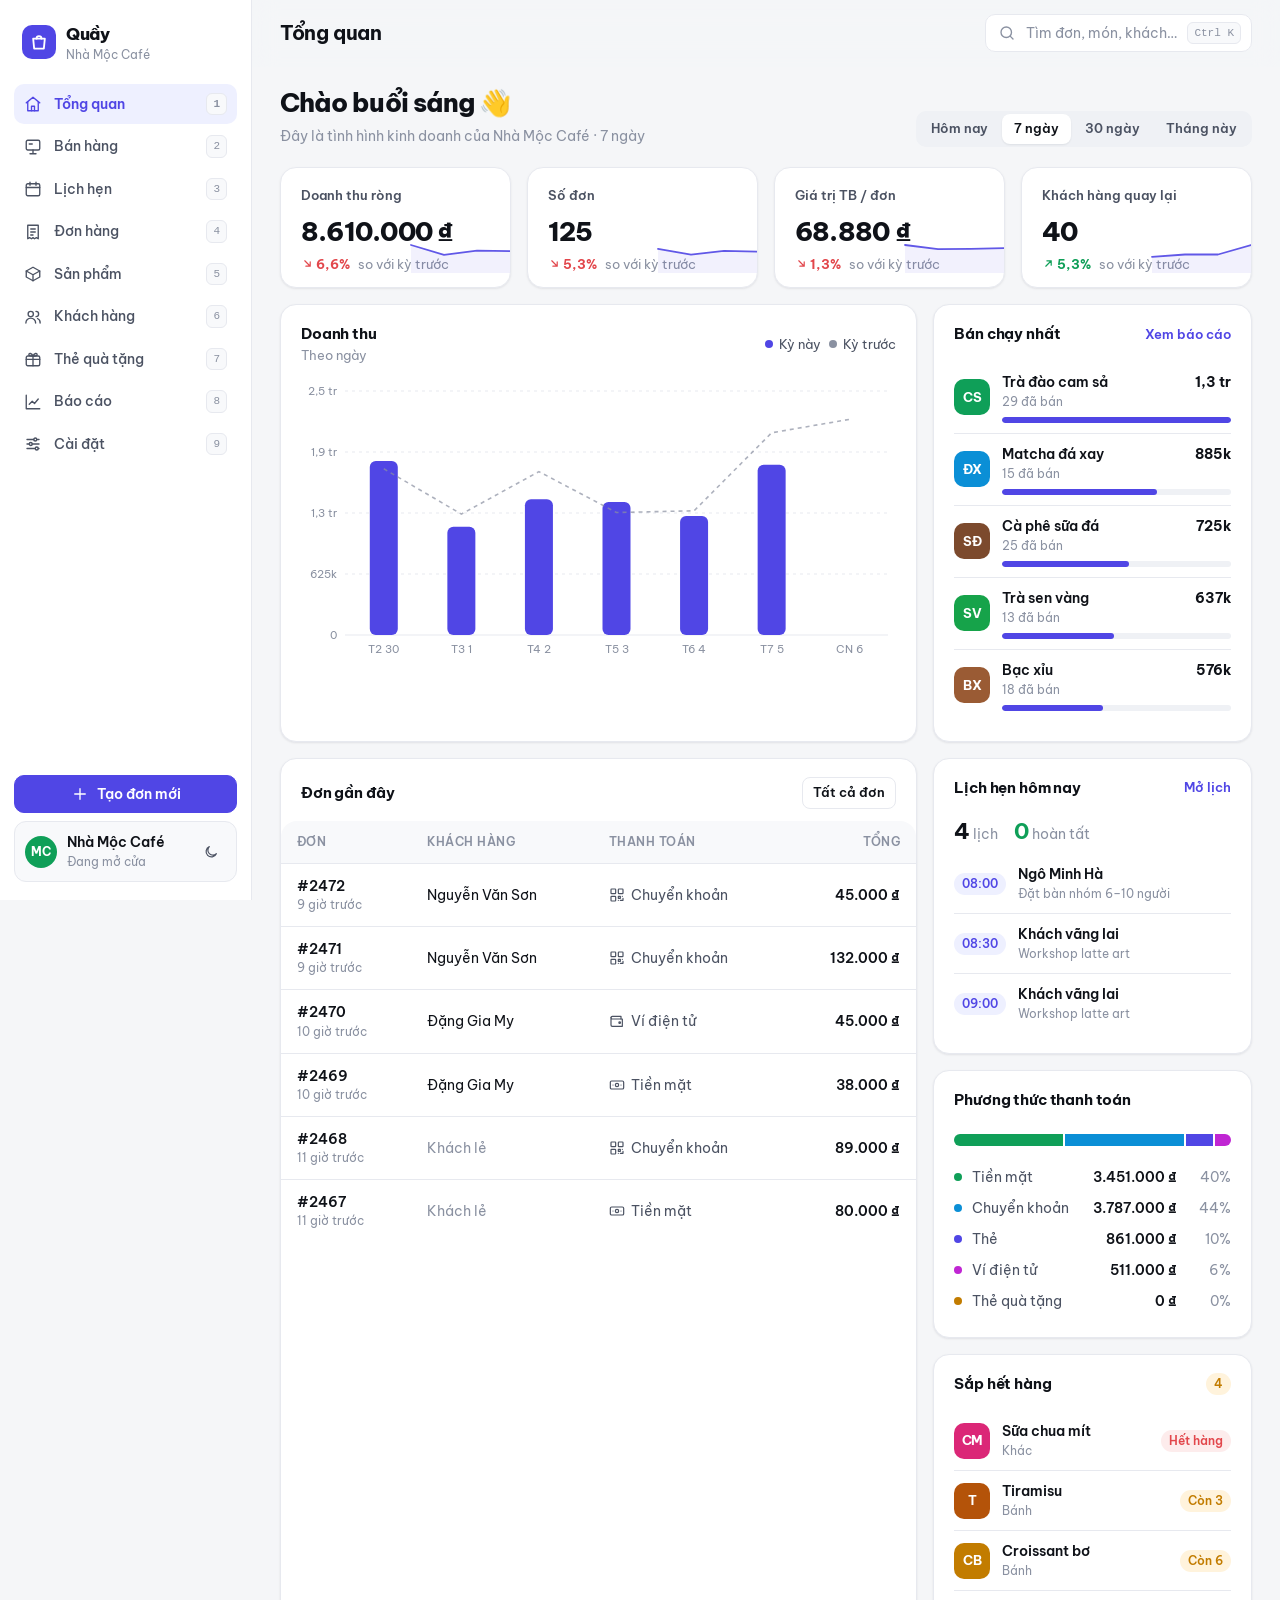
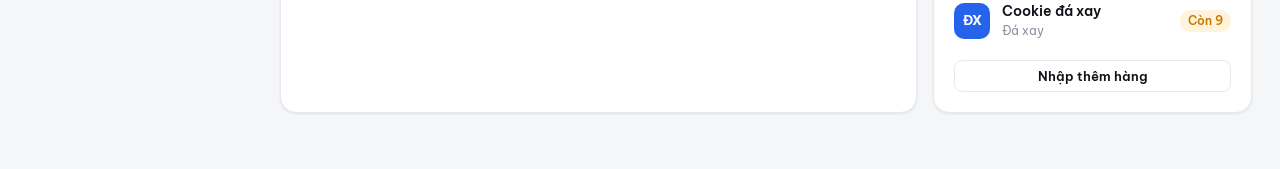
==== commit 6111005d: "Add gift cards: sell, redeem, balance tracking Co-Authored-By: Claude Opus 5.5 <noreply@anthropic.co" ====
--- a/ban-hang/index.html
+++ b/ban-hang/index.html
@@ -291,6 +291,27 @@
 .bottom-nav{display:none}
 
 /* =========================================================
+   GIFT CARDS
+   ========================================================= */
+.gc-card{position:relative;aspect-ratio:1.62;width:100%;max-width:360px;border-radius:18px;padding:18px 20px;color:#fff;display:flex;flex-direction:column;justify-content:space-between;overflow:hidden;box-shadow:0 12px 28px -12px rgba(16,24,40,.45)}
+.gc-card::after{content:'';position:absolute;right:-40px;top:-40px;width:180px;height:180px;border-radius:50%;background:rgba(255,255,255,.1)}
+.gc-card::before{content:'';position:absolute;right:30px;bottom:-70px;width:140px;height:140px;border-radius:50%;background:rgba(255,255,255,.07)}
+.gc-card>*{position:relative;z-index:1}
+.gc-top{display:flex;justify-content:space-between;align-items:center;font-weight:700;font-size:13px;gap:8px}
+.gc-tag{display:inline-flex;align-items:center;gap:5px;font-size:11px;text-transform:uppercase;letter-spacing:.08em;opacity:.9;white-space:nowrap}
+.gc-amt{font-size:30px;font-weight:800;letter-spacing:-.03em;line-height:1.1}
+.gc-card.big .gc-amt{font-size:36px}
+.gc-to{opacity:.9;font-size:13px;margin-top:2px}
+.gc-bot{display:flex;justify-content:space-between;align-items:flex-end;font-size:11.5px;opacity:.92;gap:8px}
+.gc-code{font-family:var(--mono);font-size:14px;font-weight:700;letter-spacing:.06em;opacity:1}
+.gc-mini{width:46px;height:30px;border-radius:6px;flex:none;display:grid;place-items:center;color:#fff}
+.swatches{display:flex;gap:8px}
+.swatch{width:34px;height:34px;border-radius:10px;border:2px solid transparent;outline:2px solid transparent;transition:outline-color .15s}
+.swatch.on{outline-color:var(--accent);border-color:var(--surface)}
+.gc-split{display:grid;grid-template-columns:minmax(0,1fr) minmax(0,1fr);gap:20px;align-items:start}
+@media (max-width:700px){.gc-split{grid-template-columns:minmax(0,1fr)}}
+
+/* =========================================================
    BOOKINGS
    ========================================================= */
 .datenav{display:flex;align-items:center;gap:6px}
@@ -458,6 +479,8 @@
   bag:'<path d="M5 8h14l-1.2 12H6.2z"/><path d="M9 8a3 3 0 0 1 6 0"/>',
   back:'<path d="m15 6-6 6 6 6"/>',
   note:'<path d="M5 4h14v16H5z"/><path d="M9 9h6M9 13h6"/>',
+  gift:'<rect x="3" y="8" width="18" height="13" rx="2"/><path d="M3 12.5h18M12 8v13"/><path d="M12 8C10.5 4 6.5 3.8 6.5 6.2 6.5 8 9.5 8 12 8zM12 8c1.5-4 5.5-4.2 5.5-1.8C17.5 8 14.5 8 12 8z"/>',
+  copy:'<rect x="9" y="9" width="12" height="12" rx="2"/><path d="M5 15V5a2 2 0 0 1 2-2h10"/>',
   calendar:'<rect x="3" y="5" width="18" height="16" rx="2"/><path d="M3 10h18M8 3v4M16 3v4"/>',
   clock:'<circle cx="12" cy="12" r="9"/><path d="M12 7v5l3 2"/>',
   link:'<path d="M10 14a4 4 0 0 0 5.7 0l3-3a4 4 0 0 0-5.7-5.7l-1 1"/><path d="M14 10a4 4 0 0 0-5.7 0l-3 3a4 4 0 0 0 5.7 5.7l1-1"/>',
@@ -499,7 +522,9 @@
   qr:{label:'Chuyển khoản',icon:'qr',color:'var(--sky)'},
   card:{label:'Thẻ',icon:'card',color:'var(--accent)'},
   wallet:{label:'Ví điện tử',icon:'wallet',color:'var(--pink)'},
+  gift:{label:'Thẻ quà tặng',icon:'gift',color:'var(--amber)'},
 };
+const PAY_METHODS=['cash','qr','card','wallet'];
 const TILE=['#5046e5','#0f9f58','#e2474c','#c27c00','#0b8fd6','#c026d3','#0d9488','#ea580c','#7c3aed','#be123c'];
 let S;
 
@@ -568,7 +593,39 @@
   }
   return {staff,services,bookings};
 }
-function load(){try{const raw=localStorage.getItem(KEY);if(raw){const d=JSON.parse(raw);if(d&&d.v===2)return d;if(d&&d.v===1){Object.assign(d,seedBookings(mulberry32(7),d.customers),{v:2});return d}}}catch(e){}return seed()}
+function load(){let d=null;try{const raw=localStorage.getItem(KEY);if(raw)d=JSON.parse(raw)}catch(e){}
+  if(!d||(d.v!==1&&d.v!==2))d=seed();
+  if(d.v===1)Object.assign(d,seedBookings(mulberry32(7),d.customers),{v:2});
+  if(!d.vouchers)d.vouchers=seedVouchers(mulberry32(9),d.customers);
+  if(!d.settings.gcMonths)d.settings.gcMonths=12;
+  return d}
+const GC_ALPHA='ABCDEFGHJKLMNPQRSTUVWXYZ23456789';
+function gcCode(R=Math.random){let c;do{c='GC-';for(let i=0;i<8;i++){if(i===4)c+='-';c+=GC_ALPHA[Math.floor(R()*GC_ALPHA.length)]}}while(S&&S.vouchers&&S.vouchers.some(v=>v.code===c));return c}
+const GC_DESIGNS={indigo:'linear-gradient(135deg,#4338ca 0%,#7c3aed 100%)',rose:'linear-gradient(135deg,#be123c 0%,#f97316 100%)',forest:'linear-gradient(135deg,#047857 0%,#0d9488 100%)',night:'linear-gradient(135deg,#0f172a 0%,#334155 100%)',gold:'linear-gradient(135deg,#92400e 0%,#d97706 100%)'};
+const GC_AMOUNTS=[100000,200000,300000,500000,1000000];
+function seedVouchers(R,customers){
+  const out=[];const now=Date.now();const ds=Object.keys(GC_DESIGNS);
+  const msgs=['Chúc mừng sinh nhật! 🎂','Cảm ơn vì đã luôn bên cạnh','Chúc mừng 20/10','Mừng bạn có job mới!','Thưởng cho team tháng này',''];
+  const tos=['Lan Anh','Minh Khoa','Chị Hằng','Team Marketing','Bảo Ngọc','Anh Tuấn','Thu Hà','Quỳnh Như'];
+  for(let i=0;i<16;i++){
+    const created=now-Math.floor(R()*75)*DAY-Math.floor(R()*10)*3600e3;const amount=GC_AMOUNTS[Math.floor(R()*GC_AMOUNTS.length)];
+    const buyer=customers[Math.floor(R()*customers.length)];
+    const v={id:'g'+(i+1),code:gcCode(R),amount,balance:amount,cust:buyer.id,to:tos[Math.floor(R()*tos.length)],msg:msgs[Math.floor(R()*msgs.length)],design:ds[i%ds.length],created,expires:created+365*DAY,status:'active',log:[{ts:created,type:'issue',amt:amount}]};
+    let t=created;const uses=Math.floor(R()*4);
+    for(let u=0;u<uses&&v.balance>0;u++){t+=Math.floor(1+R()*12)*DAY;if(t>now)break;const amt=Math.min(v.balance,Math.round((40000+R()*160000)/1000)*1000);v.balance-=amt;v.log.push({ts:t,type:'redeem',amt})}
+    if(i===5){v.status='void';v.log.push({ts:created+DAY,type:'void',amt:v.balance})}
+    out.push(v);
+  }
+  return out;
+}
+const gcById=id=>S.vouchers.find(v=>v.id===id);
+const gcNorm=s=>String(s||'').toUpperCase().replace(/[^A-Z0-9]/g,'');
+const gcFind=code=>{const n=gcNorm(code);return n?S.vouchers.find(v=>gcNorm(v.code)===n||gcNorm(v.code)==='GC'+n):null};
+function gcState(v){const now=Date.now();if(v.status==='void')return {k:'void',label:'Đã huỷ',cls:''};if(v.balance<=0)return {k:'used',label:'Đã dùng hết',cls:''};if(v.expires<now)return {k:'expired',label:'Hết hạn',cls:'red'};if(v.balance<v.amount)return {k:'partial',label:'Đang dùng',cls:'amber'};return {k:'new',label:'Chưa dùng',cls:'green'}}
+function gcCardHtml(v,big){return `<div class="gc-card ${big?'big':''}" style="background:${GC_DESIGNS[v.design]||GC_DESIGNS.indigo}">
+  <div class="gc-top"><span>${esc(S.settings.store)}</span><span class="gc-tag">${ic('gift',14,2)}Thẻ quà tặng</span></div>
+  <div><div class="gc-amt num">${money(v.amount)}</div>${v.to?`<div class="gc-to">Tặng ${esc(v.to)}</div>`:''}</div>
+  <div class="gc-bot"><span class="gc-code">${esc(v.code||'GC-••••-••••')}</span><span>HSD ${fDateY(v.expires||Date.now()+365*DAY)}</span></div></div>`}
 let saveT;function save(){clearTimeout(saveT);saveT=setTimeout(()=>{try{localStorage.setItem(KEY,JSON.stringify(S))}catch(e){}},150)}
 S=load();save();
 
@@ -577,7 +634,7 @@
 const catById=id=>S.categories.find(c=>c.id===id);
 const svcById=id=>S.services.find(s=>s.id===id);
 const staffById=id=>S.staff.find(s=>s.id===id);
-function lineInfo(key){if(String(key).startsWith('svc:')){const s=svcById(key.slice(4));return s&&{id:key,name:s.name,price:s.price,cost:0,stock:Infinity,svc:true}}return prodById(key)}
+function lineInfo(key){if(String(key).startsWith('gc:')){const g=cart.gcNew[key];return g&&{id:key,name:'Thẻ quà tặng '+compact(g.amount),price:g.amount,cost:0,stock:1,gc:true}}if(String(key).startsWith('svc:')){const s=svcById(key.slice(4));return s&&{id:key,name:s.name,price:s.price,cost:0,stock:Infinity,svc:true}}return prodById(key)}
 const BST={booked:{label:'Đã đặt',cls:'accent'},arrived:{label:'Đã đến',cls:'amber'},done:{label:'Hoàn tất',cls:'green'},noshow:{label:'Không đến',cls:'red'},cancelled:{label:'Đã huỷ',cls:''}};
 const overlaps=(b,ts,dur,skip)=>b.id!==skip&&b.status!=='cancelled'&&b.ts<ts+dur*60e3&&b.ts+b.dur*60e3>ts;
 const ymd=t=>{const d=new Date(t);return d.getFullYear()+'-'+String(d.getMonth()+1).padStart(2,'0')+'-'+String(d.getDate()).padStart(2,'0')};
@@ -585,12 +642,14 @@
 const fDayLong=t=>['Chủ nhật','Thứ hai','Thứ ba','Thứ tư','Thứ năm','Thứ sáu','Thứ bảy'][new Date(t).getDay()]+', '+fDateY(t);
 const isPaid=o=>o.status==='paid';
 function ordersBetween(a,b){return S.orders.filter(o=>o.ts>=a&&o.ts<b)}
+const isGcItem=i=>String(i.p).startsWith('gc:');
 function summarize(list){
-  const r={net:0,count:0,gross:0,disc:0,tax:0,cost:0,refunds:0,refundAmt:0,items:0,cust:new Set()};
+  const r={gcSold:0,giftPaid:0,net:0,count:0,gross:0,disc:0,tax:0,cost:0,refunds:0,refundAmt:0,items:0,cust:new Set()};
   for(const o of list){
     if(!isPaid(o)){r.refunds++;r.refundAmt+=o.total;continue}
-    r.net+=o.total;r.count++;r.gross+=o.sub;r.disc+=o.disc;r.tax+=o.tax||0;
-    for(const i of o.items){r.cost+=(i.c||0)*i.q;r.items+=i.q}
+    const gs=o.gcSold||0;r.gcSold+=gs;r.giftPaid+=o.gift?o.gift.amt:0;
+    r.net+=o.total-gs;r.count++;r.gross+=o.sub-gs;r.disc+=o.disc;r.tax+=o.tax||0;
+    for(const i of o.items){if(isGcItem(i))continue;r.cost+=(i.c||0)*i.q;r.items+=i.q}
     if(o.cust)r.cust.add(o.cust);
   }
   r.aov=r.count?r.net/r.count:0;r.profit=r.net-r.tax-r.cost;r.customers=r.cust.size;return r;
@@ -625,19 +684,20 @@
   {id:'don-hang',label:'Đơn hàng',icon:'receipt',key:'4'},
   {id:'san-pham',label:'Sản phẩm',icon:'box',key:'5'},
   {id:'khach-hang',label:'Khách hàng',icon:'users',key:'6'},
-  {id:'bao-cao',label:'Báo cáo',icon:'chart',key:'7'},
-  {id:'cai-dat',label:'Cài đặt',icon:'settings',key:'8'},
+  {id:'the-qua-tang',label:'Thẻ quà tặng',icon:'gift',key:'7'},
+  {id:'bao-cao',label:'Báo cáo',icon:'chart',key:'8'},
+  {id:'cai-dat',label:'Cài đặt',icon:'settings',key:'9'},
 ];
-const UI={range:'7d',rRange:'30d',posCat:'all',posQ:'',oQ:'',oMethod:'all',oStatus:'all',oLimit:40,pQ:'',pCat:'all',cQ:'',cSort:'spent',bDate:sod(Date.now()),pb:{svc:null,staff:'any',day:sod(Date.now()),slot:null,name:'',phone:'',note:'',done:null}};
-const cart={lines:new Map(),cust:null,disc:{type:'pct',v:0},note:'',booking:null};
+const UI={range:'7d',rRange:'30d',posCat:'all',posQ:'',oQ:'',oMethod:'all',oStatus:'all',oLimit:40,pQ:'',pCat:'all',cQ:'',cSort:'spent',gQ:'',gF:'all',bDate:sod(Date.now()),pb:{svc:null,staff:'any',day:sod(Date.now()),slot:null,name:'',phone:'',note:'',done:null}};
+const cart={lines:new Map(),cust:null,disc:{type:'pct',v:0},note:'',booking:null,gcNew:{},redeem:null};
 const BN=['tong-quan','ban-hang','lich-hen','don-hang'];
 const route=()=>{const r=(location.hash||'').replace(/^#\/?/,'');return r==='dat-lich'||ROUTES.some(x=>x.id===r)?r:'tong-quan'};
-const go=id=>{location.hash='#/'+id};
+const go=id=>{location.hash='#'+id};
 
 function renderShell(){
   const r=route();
-  $('#nav').innerHTML=ROUTES.map(x=>`<a href="#/${x.id}" class="${x.id===r?'on':''}" ${x.id===r?'aria-current="page"':''}>${ic(x.icon)}${x.label}<kbd class="kbd" aria-hidden="true">${x.key}</kbd></a>`).join('');
-  $('#bottom-nav').innerHTML=BN.map(id=>{const x=ROUTES.find(y=>y.id===id);return `<a href="#/${id}" class="${id===r?'on':''}">${ic(x.icon,22)}${x.label}</a>`}).join('')+`<button data-act="more-menu" class="${BN.includes(r)?'':'on'}">${ic('more',22)}Thêm</button>`;
+  $('#nav').innerHTML=ROUTES.map(x=>`<a href="#${x.id}" class="${x.id===r?'on':''}" ${x.id===r?'aria-current="page"':''}>${ic(x.icon)}${x.label}<kbd class="kbd" aria-hidden="true">${x.key}</kbd></a>`).join('');
+  $('#bottom-nav').innerHTML=BN.map(id=>{const x=ROUTES.find(y=>y.id===id);return `<a href="#${id}" class="${id===r?'on':''}">${ic(x.icon,22)}${x.label}</a>`}).join('')+`<button data-act="more-menu" class="${BN.includes(r)?'':'on'}">${ic('more',22)}Thêm</button>`;
   document.body.classList.toggle('public',r==='dat-lich');
   $('#page-title').textContent=(ROUTES.find(x=>x.id===r)||{label:'Đặt lịch'}).label;
   $('#brand-mark').innerHTML=ic('bag',20,2.2);
@@ -721,10 +781,10 @@
   const greet=h<11?'Chào buổi sáng':h<14?'Chào buổi trưa':h<18?'Chào buổi chiều':'Chào buổi tối';
   const kpi=(lbl,val,cv,pv,key)=>`<div class="card kpi"><div class="lbl">${lbl}</div><div class="val num">${val}</div><div class="foot">${deltaHtml(cv,pv)}<span>so với kỳ trước</span></div><div class="spark" style="width:84px">${chartSlot({type:'spark',h:30,data:series.map(x=>x[key])})}</div></div>`;
   // top products
-  const pm={};for(const o of cur){if(!isPaid(o))continue;for(const i of o.items){pm[i.p]=pm[i.p]||{n:i.n,q:0,v:0};pm[i.p].q+=i.q;pm[i.p].v+=i.q*i.pr}}
+  const pm={};for(const o of cur){if(!isPaid(o))continue;for(const i of o.items){if(isGcItem(i))continue;pm[i.p]=pm[i.p]||{n:i.n,q:0,v:0};pm[i.p].q+=i.q;pm[i.p].v+=i.q*i.pr}}
   const top=Object.entries(pm).sort((x,y)=>y[1].v-x[1].v).slice(0,5);const topMax=top[0]?top[0][1].v:1;
   // methods
-  const mm={};for(const o of cur){if(isPaid(o))mm[o.method]=(mm[o.method]||0)+o.total}
+  const mm={};for(const o of cur){if(!isPaid(o))continue;const g=o.gift?o.gift.amt:0;if(o.total-g>0)mm[o.method]=(mm[o.method]||0)+o.total-g;if(g)mm.gift=(mm.gift||0)+g}
   const mt=Object.values(mm).reduce((x,y)=>x+y,0)||1;
   const low=S.products.filter(p=>p.stock<=10).sort((x,y)=>x.stock-y.stock);
   const recent=[...S.orders].sort((x,y)=>y.ts-x.ts).slice(0,6);
@@ -746,7 +806,7 @@
       <div class="card-b">${chartSlot({type:'bars',h:280,data:series,prev:true,fmt:money,label:'Doanh thu theo thời gian'})}</div>
     </div>
     <div class="card">
-      <div class="card-h"><h3>Bán chạy nhất</h3><div class="right"><a class="link" href="#/bao-cao" style="text-decoration:none;font-size:13px">Xem báo cáo</a></div></div>
+      <div class="card-h"><h3>Bán chạy nhất</h3><div class="right"><a class="link" href="#bao-cao" style="text-decoration:none;font-size:13px">Xem báo cáo</a></div></div>
       <div class="card-b"><div class="list">
         ${top.length?top.map(([id,x],i)=>{const p=prodById(id);return `<div class="list-item"><div class="tile" style="background:${p?p.color:TILE[i]}">${esc(initials(x.n))}</div><div class="grow"><div class="row" style="justify-content:space-between"><span class="cell-main">${esc(x.n)}</span><span class="num" style="font-weight:650">${compact(x.v)}</span></div><div class="cell-sub">${NF.format(x.q)} đã bán</div><div class="bar"><i style="width:${(x.v/topMax*100).toFixed(1)}%"></i></div></div></div>`}).join(''):`<div class="empty">Chưa có dữ liệu</div>`}
       </div></div>
@@ -754,14 +814,14 @@
   </div>
   <div class="dash-grid">
     <div class="card">
-      <div class="card-h"><h3>Đơn gần đây</h3><div class="right"><a class="btn sm" href="#/don-hang" style="text-decoration:none">Tất cả đơn</a></div></div>
+      <div class="card-h"><h3>Đơn gần đây</h3><div class="right"><a class="btn sm" href="#don-hang" style="text-decoration:none">Tất cả đơn</a></div></div>
       <div class="card-b" style="padding:12px 0 0"><div class="tbl-wrap"><table class="tbl"><thead><tr><th>Đơn</th><th class="hide-sm">Khách hàng</th><th class="hide-sm">Thanh toán</th><th class="r">Tổng</th></tr></thead><tbody>
       ${recent.map(o=>{const c=custById(o.cust);return `<tr class="click" data-act="order" data-v="${o.id}"><td><div class="cell-main">#${o.no}</div><div class="cell-sub">${ago(o.ts)}</div></td><td class="hide-sm">${c?esc(c.name):'<span class="muted">Khách lẻ</span>'}</td><td class="hide-sm"><span class="row" style="gap:6px;color:var(--text-2)">${ic(METHODS[o.method].icon,16)}${METHODS[o.method].label}</span></td><td class="r num"><div class="cell-main" ${isPaid(o)?'':'style="text-decoration:line-through;color:var(--text-3)"'}>${money(o.total)}</div>${isPaid(o)?'':'<span class="pill red">Đã hoàn</span>'}</td></tr>`}).join('')}
       </tbody></table></div></div>
     </div>
     <div class="stack">
       ${(()=>{const t0=sod(Date.now());const td=S.bookings.filter(b=>b.ts>=t0&&b.ts<t0+DAY&&b.status!=='cancelled');const nx=td.filter(b=>b.status==='booked'&&b.ts>=Date.now()).sort((a,b)=>a.ts-b.ts).slice(0,3);
-      return `<div class="card"><div class="card-h"><h3>Lịch hẹn hôm nay</h3><div class="right"><a class="link" href="#/lich-hen" style="text-decoration:none;font-size:13px">Mở lịch</a></div></div><div class="card-b">
+      return `<div class="card"><div class="card-h"><h3>Lịch hẹn hôm nay</h3><div class="right"><a class="link" href="#lich-hen" style="text-decoration:none;font-size:13px">Mở lịch</a></div></div><div class="card-b">
         <div class="row" style="gap:16px;margin-bottom:${nx.length?'6px':'0'}"><div><b style="font-size:22px" class="num">${td.length}</b> <span class="muted">lịch</span></div><div><b style="font-size:22px;color:var(--green)" class="num">${td.filter(b=>b.status==='done').length}</b> <span class="muted">hoàn tất</span></div></div>
         ${nx.length?`<div class="list">${nx.map(b=>`<button class="list-item" style="width:100%;text-align:left" data-act="booking" data-v="${b.id}"><span class="pill accent num">${fTime(b.ts)}</span><div class="grow"><div class="cell-main">${esc(b.name)}</div><div class="cell-sub">${esc(svcById(b.svc)?.name||'')}</div></div></button>`).join('')}</div>`:'<div class="muted" style="margin-top:6px">Không còn lịch nào sắp tới hôm nay</div>'}
       </div></div>`})()}
@@ -784,10 +844,13 @@
    VIEW: POS
    ========================================================= */
 function cartTotals(){
-  let sub=0,qty=0;for(const [pid,q] of cart.lines){const p=lineInfo(pid);if(!p)continue;sub+=p.price*q;qty+=q}
-  const disc=Math.min(sub,cart.disc.type==='pct'?Math.round(sub*cart.disc.v/100):cart.disc.v);
-  const base=sub-disc;const tax=Math.round(base*(+S.settings.tax||0)/100);
-  return {sub,qty,disc,tax,total:base+tax};
+  let sub=0,qty=0,gc=0;for(const [pid,q] of cart.lines){const p=lineInfo(pid);if(!p)continue;sub+=p.price*q;qty+=q;if(p.gc)gc+=p.price*q}
+  const goods=sub-gc;
+  const disc=Math.min(goods,cart.disc.type==='pct'?Math.round(goods*cart.disc.v/100):cart.disc.v);
+  const base=goods-disc;const tax=Math.round(base*(+S.settings.tax||0)/100);
+  const total=base+tax+gc;
+  let redeem=0;const rv=cart.redeem&&gcById(cart.redeem);if(rv)redeem=Math.min(rv.balance,base+tax);
+  return {sub,qty,disc,tax,gc,goods,total,redeem,due:total-redeem};
 }
 function vPOS(){
   const q=UI.posQ.trim().toLowerCase();
@@ -798,13 +861,14 @@
     <div class="pos-left">
       <div class="pos-bar">
         <div class="input-wrap">${ic('search')}<input class="input" id="pos-q" placeholder="Tìm món… (nhấn /)" value="${esc(UI.posQ)}" autocomplete="off"></div>
+        <button class="btn" data-act="gc-sell">${ic('gift')}<span class="hide-sm">Thẻ quà tặng</span></button>
         <button class="btn" data-act="product-new">${ic('plus')}<span class="hide-sm">Món mới</span></button>
       </div>
       <div class="chips">${[{id:'all',name:'Tất cả'},...S.categories].map(c=>`<button class="chip ${UI.posCat===c.id?'on':''}" data-act="pos-cat" data-v="${c.id}">${esc(c.name)}<span class="c">${cnt(c.id)}</span></button>`).join('')}</div>
       <div class="products" id="products">${list.length?list.map(prodTile).join(''):`<div class="empty" style="grid-column:1/-1">${ic('search',32)}Không tìm thấy món nào</div>`}</div>
     </div>
     <aside class="cart" id="cart">${cartHtml()}</aside>
-    <button class="cart-fab" data-act="cart-open" id="cart-fab" ${T.qty?'':'style="display:none"'}>${ic('bag',20)}<span class="n">${T.qty}</span>Xem giỏ hàng<span class="t num">${money(T.total)}</span></button>
+    <button class="cart-fab" data-act="cart-open" id="cart-fab" ${T.qty?'':'style="display:none"'}>${ic('bag',20)}<span class="n">${T.qty}</span>Xem giỏ hàng<span class="t num">${money(T.due)}</span></button>
   </div>`;
 }
 function prodTile(p){
@@ -820,67 +884,76 @@
   return `<div class="cart-h"><button class="icon-btn sm cart-close" data-act="cart-close" aria-label="Đóng giỏ hàng" style="display:none">${ic('back')}</button><h3>Đơn hàng hiện tại</h3><span class="pill accent">${T.qty} món</span><div style="flex:1"></div>${T.qty?`<button class="btn sm ghost danger" data-act="cart-clear">Xoá hết</button>`:''}</div>
   <button class="cart-cust ${c?'set':''}" data-act="cart-cust">${c?`<div class="avatar" style="background:${avColor(c.id)}">${esc(initials(c.name))}</div><div style="flex:1;min-width:0"><div class="cell-main">${esc(c.name)}</div><div class="cell-sub">${esc(c.phone)}</div></div>${ic('x',16)}`:`${ic('user')}<span style="flex:1">Thêm khách hàng</span>${ic('plus',16)}`}</button>
   ${cart.booking?`<div class="cart-cust set" style="cursor:default">${ic('calendar')}<span style="flex:1">Thu tiền cho lịch hẹn</span></div>`:''}
-  <div class="cart-lines">${T.qty?[...cart.lines].map(([pid,q])=>{const p=lineInfo(pid);if(!p)return '';return `<div class="line"><div><div class="nm">${esc(p.name)}</div><div class="unit num">${p.svc?'Dịch vụ · ':''}${money(p.price)}</div></div><div class="tot num">${money(p.price*q)}</div><div class="stepper"><button data-act="dec" data-v="${pid}" aria-label="Bớt">${ic(q===1?'trash':'minus',15)}</button><span class="num">${q}</span><button data-act="inc" data-v="${pid}" aria-label="Thêm">${ic('plus',15)}</button></div></div>`}).join(''):`<div class="empty">${ic('bag',40,1.4)}<div style="font-weight:600;color:var(--text-2)">Giỏ hàng trống</div><div>Chọn món bên trái để bắt đầu</div></div>`}</div>
+  <div class="cart-lines">${T.qty?[...cart.lines].map(([pid,q])=>{const p=lineInfo(pid);if(!p)return '';if(p.gc){const g=cart.gcNew[pid];return `<div class="line"><div><div class="nm row" style="gap:6px">${ic('gift',15)}${esc(p.name)}</div><div class="unit">${g.to?'Tặng '+esc(g.to)+' · ':''}không áp dụng giảm giá</div></div><div class="tot num">${money(p.price)}</div><button class="btn sm ghost danger" data-act="dec" data-v="${pid}" style="justify-self:start">${ic('trash',15)}Bỏ</button></div>`}return `<div class="line"><div><div class="nm">${esc(p.name)}</div><div class="unit num">${p.svc?'Dịch vụ · ':''}${money(p.price)}</div></div><div class="tot num">${money(p.price*q)}</div><div class="stepper"><button data-act="dec" data-v="${pid}" aria-label="Bớt">${ic(q===1?'trash':'minus',15)}</button><span class="num">${q}</span><button data-act="inc" data-v="${pid}" aria-label="Thêm">${ic('plus',15)}</button></div></div>`}).join(''):`<div class="empty">${ic('bag',40,1.4)}<div style="font-weight:600;color:var(--text-2)">Giỏ hàng trống</div><div>Chọn món bên trái để bắt đầu</div></div>`}</div>
   <div class="cart-foot">
     <div class="sum-row"><span>Tạm tính</span><span class="num">${money(T.sub)}</span></div>
     <div class="sum-row"><button class="link" data-act="cart-disc" ${T.qty?'':'disabled'}>${T.disc?'Giảm giá'+(cart.disc.type==='pct'?` (${cart.disc.v}%)`:''):'+ Thêm giảm giá'}</button><span class="num">${T.disc?'−'+money(T.disc):''}</span></div>
     ${T.tax?`<div class="sum-row"><span>VAT (${S.settings.tax}%)</span><span class="num">${money(T.tax)}</span></div>`:''}
-    <div class="sum-row total"><span>Tổng cộng</span><span class="num">${money(T.total)}</span></div>
-    <button class="btn primary lg block" data-act="checkout" ${T.qty?'':'disabled'}>Thanh toán ${T.qty?'· '+money(T.total):''}</button>
+    ${T.goods>0||cart.redeem?`<div class="sum-row"><button class="link" data-act="gc-redeem">${cart.redeem?'Thẻ quà tặng '+esc(gcById(cart.redeem)?.code.slice(-4)||''):'+ Dùng thẻ quà tặng'}</button><span class="num">${T.redeem?'−'+money(T.redeem):''}</span></div>`:''}
+    <div class="sum-row total"><span>${T.redeem?'Còn phải trả':'Tổng cộng'}</span><span class="num">${money(T.due)}</span></div>
+    <button class="btn primary lg block" data-act="checkout" ${T.qty?'':'disabled'}>${T.qty&&!T.due?'Hoàn tất bằng thẻ quà tặng':'Thanh toán '+(T.qty?'· '+money(T.due):'')}</button>
   </div>`;
 }
 function refreshPOS(bumpId){
   const T=cartTotals();
   const cartEl=$('#cart');if(cartEl){const open=cartEl.classList.contains('open');cartEl.innerHTML=cartHtml();if(open)$('.cart-close',cartEl).style.display=''}
   const pr=$('#products');if(pr){const q=UI.posQ.trim().toLowerCase();const list=S.products.filter(p=>(UI.posCat==='all'||p.cat===UI.posCat)&&(!q||p.name.toLowerCase().includes(q)));pr.innerHTML=list.length?list.map(prodTile).join(''):`<div class="empty" style="grid-column:1/-1">${ic('search',32)}Không tìm thấy món nào</div>`;if(bumpId){const b=pr.querySelector(`[data-v="${bumpId}"]`);b&&b.classList.add('bump')}}
-  const fab=$('#cart-fab');if(fab){fab.style.display=T.qty?'':'none';fab.innerHTML=`${ic('bag',20)}<span class="n">${T.qty}</span>Xem giỏ hàng<span class="t num">${money(T.total)}</span>`}
+  const fab=$('#cart-fab');if(fab){fab.style.display=T.qty?'':'none';fab.innerHTML=`${ic('bag',20)}<span class="n">${T.qty}</span>Xem giỏ hàng<span class="t num">${money(T.due)}</span>`}
 }
 function addToCart(pid){const p=lineInfo(pid);if(!p)return;const q=cart.lines.get(pid)||0;if(q>=p.stock){toast('Chỉ còn '+p.stock+' '+p.name,'alert');return}cart.lines.set(pid,q+1);refreshPOS(pid)}
 
 function openCheckout(){
   const T=cartTotals();if(!T.qty)return;
   const st={method:'cash',given:0,done:null};
-  const quick=()=>{const t=T.total;const set=new Set([t]);for(const u of [10000,50000,100000,200000,500000]){const v=Math.ceil(t/u)*u;if(v>t)set.add(v)}return [...set].sort((a,b)=>a-b).slice(0,4)};
+  const quick=()=>{const t=T.due;const set=new Set([t]);for(const u of [10000,50000,100000,200000,500000]){const v=Math.ceil(t/u)*u;if(v>t)set.add(v)}return [...set].sort((a,b)=>a-b).slice(0,4)};
   const body=()=>{
     if(st.done)return receiptView(st.done,true);
-    const m=st.method;const change=st.given-T.total;
+    const m=st.method;const change=st.given-T.due;
+    if(!T.due)return `<div class="modal-h"><h3>Thanh toán</h3><button class="icon-btn" data-act="close" aria-label="Đóng">${ic('x')}</button></div>
+    <div class="modal-b"><div class="due"><div class="lbl">Trừ vào thẻ quà tặng</div><div class="amt num">${money(T.redeem)}</div><div class="muted">Thẻ ${esc(gcById(cart.redeem).code)} · còn lại ${money(gcById(cart.redeem).balance-T.redeem)}</div></div></div>
+    <div class="modal-f"><button class="btn" data-act="close">Huỷ</button><button class="btn primary" id="pay-ok">${ic('check')}Xác nhận</button></div>`;
     return `<div class="modal-h"><h3>Thanh toán</h3><button class="icon-btn" data-act="close" aria-label="Đóng">${ic('x')}</button></div>
     <div class="modal-b">
-      <div class="due"><div class="lbl">Khách cần trả</div><div class="amt num">${money(T.total)}</div><div class="muted">${T.qty} món${cart.cust?' · '+esc(custById(cart.cust).name):''}</div></div>
-      <div class="pay-methods">${Object.entries(METHODS).map(([k,x])=>`<button class="pm ${m===k?'on':''}" data-pm="${k}">${ic(x.icon,22)}${x.label}</button>`).join('')}</div>
+      <div class="due"><div class="lbl">Khách cần trả</div><div class="amt num">${money(T.due)}</div><div class="muted">${T.qty} món${cart.cust?' · '+esc(custById(cart.cust).name):''}${T.redeem?' · đã trừ thẻ quà tặng '+money(T.redeem):''}</div></div>
+      <div class="pay-methods">${Object.entries(METHODS).filter(([k])=>PAY_METHODS.includes(k)).map(([k,x])=>`<button class="pm ${m===k?'on':''}" data-pm="${k}">${ic(x.icon,22)}${x.label}</button>`).join('')}</div>
       ${m==='cash'?`<div class="field"><label for="given">Tiền khách đưa</label><input class="input num" id="given" inputmode="numeric" placeholder="0" value="${st.given?NF.format(st.given):''}" style="height:48px;font-size:18px;font-weight:650"></div>
-        <div class="quick">${quick().map(v=>`<button class="btn sm" data-q="${v}">${v===T.total?'Đủ tiền':compact(v)}</button>`).join('')}</div>
+        <div class="quick">${quick().map(v=>`<button class="btn sm" data-q="${v}">${v===T.due?'Đủ tiền':compact(v)}</button>`).join('')}</div>
         <div class="change ${change<0&&st.given?'neg':''}" id="change" ${st.given?'':'style="display:none"'}><span>${change<0?'Còn thiếu':'Tiền thối lại'}</span><span class="num">${money(Math.abs(change))}</span></div>`
-      :m==='qr'?`<div class="qr-box">${qrSvg(T.total)}<div style="text-align:center"><div class="cell-main">${esc(S.settings.bank||'Chưa cài tài khoản')}</div><div class="cell-sub">Mã QR minh hoạ · kết nối VietQR khi triển khai thật</div></div></div>`
+      :m==='qr'?`<div class="qr-box">${qrSvg(T.due)}<div style="text-align:center"><div class="cell-main">${esc(S.settings.bank||'Chưa cài tài khoản')}</div><div class="cell-sub">Mã QR minh hoạ · kết nối VietQR khi triển khai thật</div></div></div>`
       :m==='card'?`<div class="empty" style="padding:20px">${ic('card',40,1.4)}<div style="color:var(--text-2);font-weight:600">Quẹt / chạm thẻ trên máy POS</div><div>Bấm xác nhận khi máy báo giao dịch thành công</div></div>`
       :`<div class="empty" style="padding:20px">${ic('wallet',40,1.4)}<div style="color:var(--text-2);font-weight:600">Khách quét mã ví (MoMo, ZaloPay, ShopeePay…)</div><div>Bấm xác nhận khi đã nhận tiền</div></div>`}
     </div>
-    <div class="modal-f"><button class="btn" data-act="close">Huỷ</button><button class="btn primary" id="pay-ok" ${m==='cash'&&st.given&&st.given<T.total?'disabled':''}>${ic('check')}Xác nhận đã thu ${money(T.total)}</button></div>`;
+    <div class="modal-f"><button class="btn" data-act="close">Huỷ</button><button class="btn primary" id="pay-ok" ${m==='cash'&&st.given&&st.given<T.due?'disabled':''}>${ic('check')}Xác nhận đã thu ${money(T.due)}</button></div>`;
   };
   const el=openModal(body(),'');
   const rerender=()=>{el.innerHTML=body();bind()};
   function bind(){
     el.querySelectorAll('[data-pm]').forEach(b=>b.onclick=()=>{st.method=b.dataset.pm;rerender()});
     el.querySelectorAll('[data-q]').forEach(b=>b.onclick=()=>{st.given=+b.dataset.q;rerender()});
-    const g=$('#given',el);if(g){g.oninput=()=>{const v=+g.value.replace(/\D/g,'');st.given=v;g.value=v?NF.format(v):'';const ch=$('#change',el);const c=v-T.total;ch.style.display=v?'':'none';ch.className='change'+(c<0?' neg':'');ch.innerHTML=`<span>${c<0?'Còn thiếu':'Tiền thối lại'}</span><span class="num">${money(Math.abs(c))}</span>`;$('#pay-ok',el).disabled=v>0&&v<T.total};setTimeout(()=>g.focus(),50);g.onkeydown=e=>{if(e.key==='Enter'&&!$('#pay-ok',el).disabled)$('#pay-ok',el).click()}}
-    const ok=$('#pay-ok',el);if(ok)ok.onclick=()=>{st.done=completeSale(st.method,st.method==='cash'?(st.given||T.total):T.total);rerender()};
+    const g=$('#given',el);if(g){g.oninput=()=>{const v=+g.value.replace(/\D/g,'');st.given=v;g.value=v?NF.format(v):'';const ch=$('#change',el);const c=v-T.due;ch.style.display=v?'':'none';ch.className='change'+(c<0?' neg':'');ch.innerHTML=`<span>${c<0?'Còn thiếu':'Tiền thối lại'}</span><span class="num">${money(Math.abs(c))}</span>`;$('#pay-ok',el).disabled=v>0&&v<T.due};setTimeout(()=>g.focus(),50);g.onkeydown=e=>{if(e.key==='Enter'&&!$('#pay-ok',el).disabled)$('#pay-ok',el).click()}}
+    const ok=$('#pay-ok',el);if(ok)ok.onclick=()=>{st.done=completeSale(T.due?st.method:'gift',st.method==='cash'&&T.due?(st.given||T.due):T.due);rerender()};
   }
   bind();
 }
 function completeSale(method,given){
   const T=cartTotals();
-  const items=[...cart.lines].map(([pid,q])=>{const p=lineInfo(pid);if(!p)return null;if(!p.svc)p.stock=Math.max(0,p.stock-q);return {p:pid,n:p.name,q,pr:p.price,c:p.cost}}).filter(Boolean);
-  const o={id:uid(),no:S.seq++,ts:Date.now(),items,sub:T.sub,disc:T.disc,tax:T.tax,total:T.total,method,cust:cart.cust,status:'paid',note:cart.note,given};
+  const now=Date.now();const oid=uid();const sold=[];
+  const items=[...cart.lines].map(([pid,q])=>{const p=lineInfo(pid);if(!p)return null;
+    if(p.gc){const g=cart.gcNew[pid];const v={id:'g'+uid(),code:gcCode(),amount:g.amount,balance:g.amount,cust:cart.cust,to:g.to,msg:g.msg,design:g.design,created:now,expires:now+(+S.settings.gcMonths||12)*30.44*DAY,status:'active',order:oid,log:[{ts:now,type:'issue',amt:g.amount,order:oid}]};S.vouchers.push(v);sold.push(v.id);return {p:'gc:'+v.id,n:'Thẻ quà tặng '+v.code,q:1,pr:g.amount,c:0}}
+    if(!p.svc)p.stock=Math.max(0,p.stock-q);return {p:pid,n:p.name,q,pr:p.price,c:p.cost}}).filter(Boolean);
+  const o={id:oid,no:S.seq++,ts:now,items,sub:T.sub,disc:T.disc,tax:T.tax,total:T.total,method,cust:cart.cust,status:'paid',note:cart.note,given,gcSold:T.gc,soldVouchers:sold};
+  if(T.redeem){const v=gcById(cart.redeem);v.balance-=T.redeem;v.log.push({ts:now,type:'redeem',amt:T.redeem,order:oid});o.gift={vid:v.id,code:v.code,amt:T.redeem}}
   S.orders.push(o);
   if(cart.booking){const b=S.bookings.find(x=>x.id===cart.booking);if(b){b.status='done';b.order=o.id}}
   save();
-  cart.lines.clear();cart.cust=null;cart.disc={type:'pct',v:0};cart.note='';cart.booking=null;
+  cart.lines.clear();cart.cust=null;cart.disc={type:'pct',v:0};cart.note='';cart.booking=null;cart.gcNew={};cart.redeem=null;
   refreshPOS();const ce=$('#cart');ce&&ce.classList.remove('open');
   return o;
 }
 function receiptView(o,fresh){
   const c=custById(o.cust);
-  return `${fresh?`<div class="modal-h"><div style="flex:1"></div><button class="icon-btn" data-act="close" aria-label="Đóng">${ic('x')}</button></div><div class="modal-b" style="padding-top:0"><div class="success"><div class="ring">${ic('check',36,2.4)}</div><h3 style="margin:0;font-size:20px">Thanh toán thành công</h3><div class="muted">Đơn #${o.no} · ${METHODS[o.method].label}${o.method==='cash'&&o.given>o.total?' · Thối lại '+money(o.given-o.total):''}</div></div>`:'<div>'}
+  return `${fresh?`<div class="modal-h"><div style="flex:1"></div><button class="icon-btn" data-act="close" aria-label="Đóng">${ic('x')}</button></div><div class="modal-b" style="padding-top:0"><div class="success"><div class="ring">${ic('check',36,2.4)}</div><h3 style="margin:0;font-size:20px">Thanh toán thành công</h3><div class="muted">Đơn #${o.no} · ${METHODS[o.method].label}${o.method==='cash'&&o.given>(o.total-(o.gift?o.gift.amt:0))?' · Thối lại '+money(o.given-(o.total-(o.gift?o.gift.amt:0))):''}</div></div>
+  ${(o.soldVouchers||[]).map(id=>{const v=gcById(id);return v?`<div style="margin-top:14px">${gcCardHtml(v)}<div class="row" style="margin-top:8px"><button class="btn sm" data-act="gc-copy-msg" data-v="${v.id}">${ic('copy',15)}Sao chép tin nhắn gửi khách</button><button class="btn sm ghost" data-act="gc-open" data-v="${v.id}">Xem thẻ</button></div></div>`:''}).join('')}`:'<div>'}
   <div class="receipt" id="print-area">
     <div class="c" style="font-weight:700;font-size:14px">${esc(S.settings.store)}</div>
     <div class="c">${esc(S.settings.address)}</div><div class="c">${esc(S.settings.phone)}</div>
@@ -890,7 +963,8 @@
     ${o.disc?`<div class="r"><span>Giảm giá</span><span>-${NF.format(o.disc)}</span></div>`:''}
     ${o.tax?`<div class="r"><span>VAT</span><span>${NF.format(o.tax)}</span></div>`:''}
     <div class="r" style="font-weight:700;font-size:14px"><span>TỔNG</span><span>${money(o.total)}</span></div>
-    <div class="r"><span>${METHODS[o.method].label}</span><span>${NF.format(o.given||o.total)}</span></div>
+    ${o.gift?`<div class="r"><span>Thẻ quà tặng ${esc(o.gift.code)}</span><span>${NF.format(o.gift.amt)}</span></div>`:''}
+    ${o.method!=='gift'?`<div class="r"><span>${METHODS[o.method].label}</span><span>${NF.format(o.given||(o.total-(o.gift?o.gift.amt:0)))}</span></div>`:''}
     ${o.status!=='paid'?'<div class="c" style="font-weight:700;margin-top:6px">*** ĐÃ HOÀN TIỀN ***</div>':''}
     <hr><div class="c">Cảm ơn quý khách & hẹn gặp lại!</div>
   </div></div>
@@ -946,7 +1020,7 @@
   let lastDay=null;
   return `
   <div class="hello"><div><h2>Đơn hàng</h2><p>Hôm nay: ${today.count} đơn · ${money(today.net)}</p></div>
-  <div class="row"><button class="btn" data-act="export-csv" data-v="filtered">${ic('download')}<span class="hide-sm">Xuất CSV</span></button><a class="btn primary" href="#/ban-hang" style="text-decoration:none">${ic('plus')}Tạo đơn</a></div></div>
+  <div class="row"><button class="btn" data-act="export-csv" data-v="filtered">${ic('download')}<span class="hide-sm">Xuất CSV</span></button><a class="btn primary" href="#ban-hang" style="text-decoration:none">${ic('plus')}Tạo đơn</a></div></div>
   <div class="toolbar">
     <div class="input-wrap" style="flex:1;min-width:200px">${ic('search')}<input class="input" id="o-q" placeholder="Mã đơn, tên khách, SĐT, món…" value="${esc(UI.oQ)}" autocomplete="off"></div>
     <select class="select" id="o-m" style="width:auto"><option value="all">Mọi phương thức</option>${Object.entries(METHODS).map(([k,m])=>`<option value="${k}" ${UI.oMethod===k?'selected':''}>${m.label}</option>`).join('')}</select>
@@ -1073,7 +1147,7 @@
   const B=bounds(UI.rRange);const cur=ordersBetween(B.start,B.end),prev=ordersBetween(B.prevStart,B.prevEnd);
   const a=summarize(cur),b=summarize(prev);
   // categories
-  const cm={};for(const o of cur){if(!isPaid(o))continue;const f=o.sub?o.total/o.sub:1;for(const i of o.items){const p=prodById(i.p);const k=p?p.cat:String(i.p).startsWith('svc:')?'svc':'other';cm[k]=(cm[k]||0)+i.q*i.pr*f}}
+  const cm={};for(const o of cur){if(!isPaid(o))continue;const f=o.sub?o.total/o.sub:1;for(const i of o.items){if(isGcItem(i))continue;const p=prodById(i.p);const k=p?p.cat:String(i.p).startsWith('svc:')?'svc':'other';cm[k]=(cm[k]||0)+i.q*i.pr*f}}
   const cats=Object.entries(cm).sort((x,y)=>y[1]-x[1]);const cmax=cats[0]?cats[0][1]:1;
   // heatmap weekday x hour
   const H0=7,H1=21;const heat=Array.from({length:7},()=>Array(H1-H0+1).fill(0));
@@ -1081,7 +1155,7 @@
   const hmax=Math.max(1,...heat.flat());
   const WDO=['T2','T3','T4','T5','T6','T7','CN'];
   // products table
-  const pm={};for(const o of cur){if(!isPaid(o))continue;for(const i of o.items){const r=pm[i.p]=pm[i.p]||{n:i.n,q:0,v:0,c:0};r.q+=i.q;r.v+=i.q*i.pr;r.c+=i.q*(i.c||0)}}
+  const pm={};for(const o of cur){if(!isPaid(o))continue;for(const i of o.items){if(isGcItem(i))continue;const r=pm[i.p]=pm[i.p]||{n:i.n,q:0,v:0,c:0};r.q+=i.q;r.v+=i.q*i.pr;r.c+=i.q*(i.c||0)}}
   const prods=Object.entries(pm).sort((x,y)=>y[1].v-x[1].v);
   const card=(l,v,cv,pv,neg)=>`<div class="card kpi"><div class="lbl">${l}</div><div class="val num" style="font-size:22px">${v}</div><div class="foot">${pv===undefined?'':deltaHtml(cv,pv,neg)}</div></div>`;
   return `<div class="hello"><div><h2>Báo cáo bán hàng</h2><p>${fDateY(B.start)} – ${fDateY(B.end)}</p></div>
@@ -1122,11 +1196,12 @@
         <div class="field"><label for="s-phone">Số điện thoại</label><input class="input" id="s-phone" data-set="phone" value="${esc(s.phone)}"></div>
         <div class="field"><label for="s-tax">Thuế VAT (%)</label><input class="input num" id="s-tax" data-set="tax" type="number" min="0" max="20" value="${s.tax}"><span class="hint">Để 0 nếu giá đã gồm thuế</span></div>
         <div class="field span2"><label for="s-bank">Tài khoản nhận chuyển khoản</label><input class="input" id="s-bank" data-set="bank" value="${esc(s.bank||'')}" placeholder="Ngân hàng · Số tài khoản"><span class="hint">Hiển thị trên màn hình thanh toán QR</span></div>
+        <div class="field"><label for="s-gcm">Hạn dùng thẻ quà tặng (tháng)</label><input class="input num" id="s-gcm" data-set="gcMonths" type="number" min="1" max="60" value="${s.gcMonths||12}"></div>
       </div></div>
       <div class="card"><div class="card-h"><h3>Giao diện</h3></div><div class="card-b"><div class="seg">${[['auto','Theo hệ thống'],['light','Sáng'],['dark','Tối']].map(([k,v])=>`<button data-act="set-theme" data-v="${k}" class="${s.theme===k?'on':''}">${v}</button>`).join('')}</div></div></div>
     </div>
     <div class="stack">
-      <div class="card"><div class="card-h"><h3>Phím tắt</h3></div><div class="card-b">${kb('Ctrl K','Tìm kiếm nhanh')}${kb('1 – 8','Chuyển trang')}${kb('/','Tìm món (trang Bán hàng)')}${kb('Esc','Đóng cửa sổ')}</div></div>
+      <div class="card"><div class="card-h"><h3>Phím tắt</h3></div><div class="card-b">${kb('Ctrl K','Tìm kiếm nhanh')}${kb('1 – 9','Chuyển trang')}${kb('/','Tìm món (trang Bán hàng)')}${kb('Esc','Đóng cửa sổ')}</div></div>
       <div class="card"><div class="card-h"><h3>Dữ liệu</h3></div><div class="card-b stack" style="gap:10px">
         <div class="muted">Dữ liệu lưu trên trình duyệt này (${NF.format(S.orders.length)} đơn, ${S.products.length} món, ${S.customers.length} khách).</div>
         <button class="btn" data-act="export-json">${ic('download')}Sao lưu (JSON)</button>
@@ -1153,7 +1228,7 @@
   const weekAgo=now-30*DAY;const past=S.bookings.filter(b=>b.ts>=weekAgo&&b.ts<now&&b.status!=='cancelled');
   const showRate=past.length?Math.round(past.filter(b=>b.status!=='noshow').length/past.length*100):100;
   const online=S.bookings.filter(b=>b.ts>=weekAgo&&b.src==='online').length;
-  const pubUrl=location.href.split('#')[0]+'#/dat-lich';
+  const pubUrl=location.href.split('#')[0]+'#dat-lich';
   const head=`<div class="tl-head"></div>`+S.staff.map(s=>{const n=active.filter(b=>b.staff===s.id).length;return `<div class="tl-head"><div class="avatar" style="width:26px;height:26px;font-size:10px;background:${s.color}">${esc(initials(s.name))}</div>${esc(s.name)}<span class="pill" style="margin-left:auto">${n}</span></div>`}).join('');
   const hours=`<div class="tl-hours" style="height:${bodyH}px">${Array.from({length:H1-H0},(_,i)=>`<span style="top:${i*PX}px">${H0+i}:00</span>`).join('')}</div>`;
   const cols=S.staff.map(s=>`<div class="tl-col" data-act="slot" data-v="${s.id}" style="height:${bodyH}px" title="Bấm vào chỗ trống để tạo lịch">${showNow?`<div class="tl-now" style="top:${nowTop}px"></div>`:''}${list.filter(b=>b.staff===s.id).sort((a,b)=>a.ts-b.ts).map(b=>{const m=(b.ts-day)/6e4;const top=(m/60-H0)*PX;const h=Math.max(24,b.dur/60*PX-3);const sv=svcById(b.svc);return `<button class="bk st-${b.status}" data-act="booking" data-v="${b.id}" style="top:${top+1}px;height:${h}px;--c:${s.color}"><b>${esc(b.name)}</b><span class="t">${hm(m)}–${hm(m+b.dur)} · ${esc(sv?sv.name:'')}</span>${b.status==='done'?`<span class="ck" style="color:var(--green)">${ic('check',14,2.4)}</span>`:b.src==='online'?`<span class="ck" style="color:var(--text-3)" title="Khách tự đặt online">${ic('link',13)}</span>`:''}</button>`}).join('')}</div>`).join('');
@@ -1174,7 +1249,7 @@
       <div class="card"><div class="card-h"><h3>Đặt lịch online</h3></div><div class="card-b stack" style="gap:12px">
         <div class="muted">Gửi link này cho khách (Zalo, Facebook, Google Maps). Khách tự chọn dịch vụ, nhân viên và giờ trống — lịch hiện ngay ở đây.</div>
         <div class="row"><input class="input" readonly value="${esc(pubUrl)}" id="pub-url" style="font-size:12.5px"><button class="btn" data-act="copy-link">${ic('link')}Sao chép</button></div>
-        <a class="btn block" href="#/dat-lich" style="text-decoration:none">Xem trang khách đặt lịch</a>
+        <a class="btn block" href="#dat-lich" style="text-decoration:none">Xem trang khách đặt lịch</a>
       </div></div>
     </div>
   </div>`;
@@ -1268,11 +1343,95 @@
     <div class="field span2"><label for="pb-note">Ghi chú (không bắt buộc)</label><textarea class="textarea" id="pb-note" style="min-height:64px">${esc(P.note)}</textarea></div></div>
     <div style="margin-top:16px;padding:14px;border-radius:12px;background:var(--surface-2);border:1px solid var(--line)" class="row"><div style="flex:1"><div class="cell-main">${esc(sv.name)}</div><div class="cell-sub">${fTime(P.slot.ts)} · ${fDayLong(P.slot.ts)} · ${esc(staffById(P.slot.staff).name)}</div></div><b class="num">${sv.price?money(sv.price):'Miễn phí'}</b></div>
     <button class="btn primary lg block" style="margin-top:14px" data-act="pb-submit">Xác nhận đặt lịch</button></div>`:''}
-  <div style="text-align:center"><a href="#/lich-hen" class="muted" style="font-size:12.5px">← Trang quản lý (chỉ chủ cửa hàng)</a></div>
+  <div style="text-align:center"><a href="#lich-hen" class="muted" style="font-size:12.5px">← Trang quản lý (chỉ chủ cửa hàng)</a></div>
   </div>`;
 }
 
-const VIEWS={'dat-lich':vPublic,'lich-hen':vBookings,'tong-quan':vDashboard,'ban-hang':vPOS,'don-hang':vOrders,'san-pham':vProducts,'khach-hang':vCustomers,'bao-cao':vReports,'cai-dat':vSettings};
+/* =========================================================
+   VIEW: GIFT CARDS
+   ========================================================= */
+function vGiftCards(){
+  const now=Date.now();const all=S.vouchers;
+  const live=all.filter(v=>v.status!=='void'&&v.expires>now&&v.balance>0);
+  const liability=live.reduce((a,v)=>a+v.balance,0);
+  const since=now-30*DAY;const sold30=all.filter(v=>v.created>=since);const soldAmt=sold30.reduce((a,v)=>a+v.amount,0);
+  const issued=all.filter(v=>v.status!=='void').reduce((a,v)=>a+v.amount,0);
+  const used=all.filter(v=>v.status!=='void').reduce((a,v)=>a+(v.amount-v.balance),0);
+  const extra=S.orders.filter(o=>o.gift&&isPaid(o)&&o.ts>=since);const upsell=extra.reduce((a,o)=>a+Math.max(0,o.total-(o.gcSold||0)-o.gift.amt),0);
+  const soon=live.filter(v=>v.expires-now<30*DAY);
+  const q=gcNorm(UI.gQ);const qt=UI.gQ.trim().toLowerCase();
+  const list=all.filter(v=>{const st=gcState(v).k;if(UI.gF==='active'&&!(st==='new'||st==='partial'))return false;if(UI.gF==='used'&&st!=='used')return false;if(UI.gF==='expired'&&!(st==='expired'||st==='void'))return false;if(!qt)return true;const c=custById(v.cust);return gcNorm(v.code).includes(q)||(v.to||'').toLowerCase().includes(qt)||(c&&(c.name.toLowerCase().includes(qt)||c.phone.includes(qt)))}).sort((a,b)=>b.created-a.created);
+  return `<div class="hello"><div><h2>Thẻ quà tặng</h2><p>Bán thẻ tại quầy, khách dùng mã để trả tiền. Doanh thu chỉ được tính khi thẻ được dùng.</p></div>
+  <div class="row"><button class="btn" data-act="gc-check">${ic('search')}Kiểm tra số dư</button><button class="btn primary" data-act="gc-sell">${ic('plus')}Bán thẻ mới</button></div></div>
+  <div class="kpis">
+    <div class="card kpi"><div class="lbl">${ic('gift',16)}Đã bán (30 ngày)</div><div class="val num">${money(soldAmt)}</div><div class="foot">${sold30.length} thẻ</div></div>
+    <div class="card kpi"><div class="lbl">${ic('wallet',16)}Số dư chưa dùng</div><div class="val num">${money(liability)}</div><div class="foot">${live.length} thẻ còn hiệu lực · là tiền quán đang “nợ” khách</div></div>
+    <div class="card kpi"><div class="lbl">${ic('check',16)}Tỉ lệ đã dùng</div><div class="val num">${issued?Math.round(used/issued*100):0}%</div><div class="foot">${money(used)} / ${money(issued)}</div></div>
+    <div class="card kpi"><div class="lbl">${ic('up',16)}Khách trả thêm</div><div class="val num">${money(upsell)}</div><div class="foot">Ngoài số tiền trên thẻ · 30 ngày</div></div>
+  </div>
+  ${soon.length?`<div class="alert-row" style="margin-bottom:16px">${ic('alert',16)}${soon.length} thẻ sắp hết hạn trong 30 ngày (còn ${money(soon.reduce((a,v)=>a+v.balance,0))}). Nhắn khách quay lại dùng nhé.</div>`:''}
+  <div class="toolbar"><div class="input-wrap" style="flex:1;min-width:200px">${ic('search')}<input class="input" id="g-q" placeholder="Mã thẻ, người nhận, người mua…" value="${esc(UI.gQ)}" autocomplete="off"></div>
+  <div class="seg">${[['all','Tất cả'],['active','Còn dùng được'],['used','Đã dùng hết'],['expired','Hết hạn / huỷ']].map(([k,v])=>`<button data-act="g-filter" data-v="${k}" class="${UI.gF===k?'on':''}">${v}</button>`).join('')}</div></div>
+  <div class="card"><div class="tbl-wrap"><table class="tbl"><thead><tr><th>Thẻ</th><th class="hide-sm">Người nhận</th><th class="hide-sm">Người mua</th><th class="r">Số dư</th><th class="r hide-sm">Hạn dùng</th><th>Trạng thái</th></tr></thead><tbody>
+  ${list.length?list.map(v=>{const st=gcState(v);const c=custById(v.cust);return `<tr class="click" data-act="gc-open" data-v="${v.id}"><td><div class="row"><div class="gc-mini" style="background:${GC_DESIGNS[v.design]}">${ic('gift',14,2)}</div><div><div class="cell-main num" style="font-family:var(--mono);letter-spacing:.03em">${esc(v.code)}</div><div class="cell-sub">Bán ${fDateY(v.created)}</div></div></div></td><td class="hide-sm">${esc(v.to||'—')}</td><td class="hide-sm">${c?esc(c.name):'<span class="muted">Khách lẻ</span>'}</td><td class="r"><div class="cell-main num">${money(v.balance)}</div><div class="cell-sub num">/ ${money(v.amount)}</div><div class="bar" style="width:90px;margin-left:auto"><i style="width:${(v.balance/v.amount*100).toFixed(0)}%;background:var(--amber)"></i></div></td><td class="r hide-sm num ${st.k==='expired'?'':'muted'}">${fDateY(v.expires)}</td><td><span class="pill ${st.cls}">${st.label}</span></td></tr>`}).join(''):`<tr><td colspan="6"><div class="empty">${ic('gift',36,1.4)}Chưa có thẻ nào khớp bộ lọc</div></td></tr>`}
+  </tbody></table></div></div>`;
+}
+const gcMessage=v=>`🎁 ${v.to?'Gửi '+v.to+': ':''}Bạn nhận được thẻ quà tặng ${money(v.amount)} tại ${S.settings.store}!${v.msg?'\n"'+v.msg+'"':''}\nMã thẻ: ${v.code}\nHạn dùng: ${fDateY(v.expires)}\nĐọc mã này cho nhân viên khi thanh toán. Địa chỉ: ${S.settings.address}`;
+function copyText(t,okMsg){const done=()=>toast(okMsg);if(navigator.clipboard)navigator.clipboard.writeText(t).then(done,()=>fallback());else fallback();function fallback(){const a=document.createElement('textarea');a.value=t;document.body.appendChild(a);a.select();try{document.execCommand('copy');done()}catch(e){toast('Không sao chép được, hãy chép tay','alert')}a.remove()}}
+function openGiftCard(id){
+  const v=gcById(id);if(!v)return;const st=gcState(v);const c=custById(v.cust);
+  const TYPES={issue:'Phát hành',redeem:'Thanh toán',void:'Huỷ thẻ',refund:'Hoàn lại số dư',extend:'Gia hạn'};
+  openDrawer(`<div class="modal-h"><div><h3>Thẻ quà tặng</h3><div class="muted">Bán ${fDayLong(v.created)}</div></div><button class="icon-btn" data-act="close" aria-label="Đóng">${ic('x')}</button></div>
+  <div class="modal-b stack">
+    ${gcCardHtml(v,true)}
+    <div class="row"><span class="pill ${st.cls}">${st.label}</span><span class="muted">Số dư</span><b class="num" style="font-size:18px;margin-left:auto">${money(v.balance)}</b></div>
+    <div class="row" style="flex-wrap:wrap"><button class="btn sm" data-act="gc-copy" data-v="${v.id}">${ic('copy',15)}Sao chép mã</button><button class="btn sm" data-act="gc-copy-msg" data-v="${v.id}">${ic('copy',15)}Tin nhắn gửi khách (Zalo)</button></div>
+    ${v.msg?`<div style="padding:12px 14px;border-radius:12px;background:var(--surface-2);border:1px solid var(--line);font-style:italic">“${esc(v.msg)}”</div>`:''}
+    <div class="card" style="padding:16px;box-shadow:none"><dl class="dl"><dt>Mệnh giá</dt><dd class="num">${money(v.amount)}</dd><dt>Người nhận</dt><dd>${esc(v.to||'—')}</dd><dt>Người mua</dt><dd>${c?esc(c.name)+' · '+esc(c.phone):'Khách lẻ'}</dd><dt>Hạn dùng</dt><dd class="num">${fDateY(v.expires)}</dd></dl></div>
+    <div><div class="field"><label>Lịch sử</label></div><div class="list">${[...v.log].reverse().map(l=>{const o=l.order&&S.orders.find(x=>x.id===l.order);return `<div class="list-item"><div class="grow"><div class="cell-main">${TYPES[l.type]||l.type}${o?` · <button class="link" data-act="order" data-v="${o.id}">Đơn #${o.no}</button>`:''}</div><div class="cell-sub">${fDT(l.ts)}</div></div><span class="num" style="font-weight:650;color:${l.type==='redeem'||l.type==='void'?'var(--red)':'var(--green)'}">${l.type==='extend'?'':(l.type==='redeem'||l.type==='void'?'−':'+')+money(l.amt)}</span></div>`}).join('')}</div></div>
+    ${v.status!=='void'?`<div class="row" style="border-top:1px solid var(--line);padding-top:14px;flex-wrap:wrap">${v.balance>0?`<button class="btn" data-act="gc-use" data-v="${v.id}">${ic('bag')}Dùng thẻ cho đơn mới</button>`:''}<button class="btn ghost" data-act="gc-extend" data-v="${v.id}">${ic('calendar')}Gia hạn 3 tháng</button><div style="flex:1"></div>${v.balance>0?`<button class="btn ghost danger" data-act="gc-void" data-v="${v.id}">${ic('trash')}Huỷ thẻ</button>`:''}</div>`:''}
+  </div>`);
+}
+function openGiftSell(){
+  const g={amount:200000,to:'',msg:'',design:'indigo'};
+  const preview=()=>gcCardHtml({...g,code:'',expires:Date.now()+(+S.settings.gcMonths||12)*30.44*DAY});
+  const el=openModal(`<div class="modal-h"><h3>Bán thẻ quà tặng</h3><button class="icon-btn" data-act="close" aria-label="Đóng">${ic('x')}</button></div>
+  <div class="modal-b gc-split">
+    <div id="gs-prev">${preview()}</div>
+    <div class="stack" style="gap:14px">
+      <div class="field"><label>Mệnh giá</label><div class="row" style="flex-wrap:wrap;gap:6px" id="gs-am">${GC_AMOUNTS.map(a=>`<button class="chip ${a===g.amount?'on':''}" data-a="${a}">${compact(a)}</button>`).join('')}</div><input class="input num" id="gs-custom" inputmode="numeric" placeholder="Hoặc nhập số tiền khác"></div>
+      <div class="field"><label>Mẫu thẻ</label><div class="swatches">${Object.entries(GC_DESIGNS).map(([k,bg])=>`<button class="swatch ${k===g.design?'on':''}" data-d="${k}" style="background:${bg}" aria-label="Mẫu ${k}"></button>`).join('')}</div></div>
+      <div class="field"><label for="gs-to">Tặng cho</label><input class="input" id="gs-to" placeholder="VD: Lan Anh" maxlength="40"></div>
+      <div class="field"><label for="gs-msg">Lời nhắn</label><input class="input" id="gs-msg" placeholder="VD: Chúc mừng sinh nhật!" maxlength="80"></div>
+    </div>
+  </div>
+  <div class="modal-f"><button class="btn" data-act="close">Huỷ</button><button class="btn primary" id="gs-ok">${ic('plus')}Thêm vào đơn · <span id="gs-amt">${money(g.amount)}</span></button></div>`,'wide');
+  const upd=()=>{$('#gs-prev',el).innerHTML=preview();$('#gs-amt',el).textContent=money(g.amount)};
+  el.querySelectorAll('[data-a]').forEach(b=>b.onclick=()=>{g.amount=+b.dataset.a;$('#gs-custom',el).value='';el.querySelectorAll('[data-a]').forEach(x=>x.classList.toggle('on',x===b));upd()});
+  el.querySelectorAll('[data-d]').forEach(b=>b.onclick=()=>{g.design=b.dataset.d;el.querySelectorAll('[data-d]').forEach(x=>x.classList.toggle('on',x===b));upd()});
+  const cu=$('#gs-custom',el);cu.oninput=()=>{const v=+cu.value.replace(/\D/g,'');cu.value=v?NF.format(v):'';if(v){g.amount=v;el.querySelectorAll('[data-a]').forEach(x=>x.classList.remove('on'))}upd()};
+  $('#gs-to',el).oninput=e=>{g.to=e.target.value.trim();upd()};$('#gs-msg',el).oninput=e=>{g.msg=e.target.value.trim()};
+  $('#gs-ok',el).onclick=()=>{if(g.amount<10000)return toast('Mệnh giá tối thiểu 10.000 ₫','alert');const key='gc:'+uid();cart.gcNew[key]={...g};cart.lines.set(key,1);closeOverlay(true);if(route()==='ban-hang')refreshPOS();else go('ban-hang');toast('Đã thêm thẻ '+money(g.amount)+' vào đơn')};
+}
+function openGiftLookup(mode){
+  const el=openModal(`<div class="modal-h"><h3>${mode==='redeem'?'Dùng thẻ quà tặng':'Kiểm tra số dư thẻ'}</h3><button class="icon-btn" data-act="close" aria-label="Đóng">${ic('x')}</button></div>
+  <div class="modal-b stack"><div class="field"><label for="gl-code">Mã thẻ</label><input class="input" id="gl-code" placeholder="GC-XXXX-XXXX" autocomplete="off" style="height:48px;font-family:var(--mono);font-size:17px;letter-spacing:.06em;text-transform:uppercase"></div><div id="gl-res"></div></div>
+  <div class="modal-f">${mode==='redeem'&&cart.redeem?`<button class="btn danger" id="gl-rm" style="margin-right:auto">Bỏ thẻ khỏi đơn</button>`:''}<button class="btn" data-act="close">Đóng</button>${mode==='redeem'?`<button class="btn primary" id="gl-ok" disabled>Áp dụng</button>`:''}</div>`);
+  const inp=$('#gl-code',el);let found=null;
+  const check=()=>{const v=gcFind(inp.value);const r=$('#gl-res',el);found=null;
+    if(!gcNorm(inp.value)){r.innerHTML='<div class="muted">Nhập mã in trên thẻ hoặc trong tin nhắn của khách.</div>'}
+    else if(!v){r.innerHTML=`<div class="alert-row" style="background:var(--red-soft);color:var(--red)">${ic('alert',16)}Không tìm thấy thẻ với mã này</div>`}
+    else{const st=gcState(v);const ok=st.k==='new'||st.k==='partial';if(ok)found=v;
+      const T=cartTotals();const use=Math.min(v.balance,T.goods-T.disc+T.tax);
+      r.innerHTML=`${gcCardHtml(v)}<div class="row" style="margin-top:12px"><span class="pill ${st.cls}">${st.label}</span><span class="muted">Số dư</span><b class="num" style="margin-left:auto;font-size:18px">${money(v.balance)}</b></div>${!ok?`<div class="alert-row" style="margin-top:10px;background:var(--red-soft);color:var(--red)">${ic('alert',16)}Thẻ này không dùng được (${st.label.toLowerCase()})</div>`:mode==='redeem'?`<div class="change" style="margin-top:12px"><span>Trừ vào đơn này</span><span class="num">${money(use)}</span></div>${v.balance>use?`<div class="muted" style="margin-top:6px">Thẻ còn lại ${money(v.balance-use)} cho lần sau</div>`:T.goods-T.disc+T.tax>use?`<div class="muted" style="margin-top:6px">Khách trả thêm ${money(T.goods-T.disc+T.tax-use)} bằng cách khác</div>`:''}`:''}`}
+    const b=$('#gl-ok',el);if(b)b.disabled=!found};
+  inp.oninput=check;inp.onkeydown=e=>{if(e.key==='Enter'&&found&&mode==='redeem')$('#gl-ok',el).click()};check();inp.focus();
+  if(mode==='redeem'&&cart.redeem){inp.value=gcById(cart.redeem)?.code||'';check()}
+  const ok=$('#gl-ok',el);if(ok)ok.onclick=()=>{cart.redeem=found.id;closeOverlay();refreshPOS();toast('Đã áp dụng thẻ '+found.code)};
+  const rm=$('#gl-rm',el);if(rm)rm.onclick=()=>{cart.redeem=null;closeOverlay();refreshPOS()};
+}
+
+const VIEWS={'the-qua-tang':vGiftCards,'dat-lich':vPublic,'lich-hen':vBookings,'tong-quan':vDashboard,'ban-hang':vPOS,'don-hang':vOrders,'san-pham':vProducts,'khach-hang':vCustomers,'bao-cao':vReports,'cai-dat':vSettings};
 
 /* =========================================================
    OVERLAYS
@@ -1290,11 +1449,12 @@
   const build=()=>{
     const q=inp.value.trim().toLowerCase();items=[];
     const pages=ROUTES.filter(r=>!q||r.label.toLowerCase().includes(q)).map(r=>({g:'Trang',icon:r.icon,label:r.label,run:()=>go(r.id)}));
-    const acts=[{label:'Tạo đơn mới',icon:'plus',run:()=>go('ban-hang')},{label:'Tạo lịch hẹn',icon:'calendar',run:()=>openBookingForm()},{label:'Thêm món mới',icon:'box',run:()=>openProductForm()},{label:'Thêm khách hàng',icon:'user',run:()=>openCustomerForm()},{label:'Đổi giao diện sáng / tối',icon:'moon',run:toggleTheme}].filter(a=>!q||a.label.toLowerCase().includes(q)).map(a=>({g:'Thao tác',...a}));
+    const acts=[{label:'Tạo đơn mới',icon:'plus',run:()=>go('ban-hang')},{label:'Tạo lịch hẹn',icon:'calendar',run:()=>openBookingForm()},{label:'Bán thẻ quà tặng',icon:'gift',run:openGiftSell},{label:'Kiểm tra số dư thẻ quà tặng',icon:'search',run:()=>openGiftLookup('check')},{label:'Thêm món mới',icon:'box',run:()=>openProductForm()},{label:'Thêm khách hàng',icon:'user',run:()=>openCustomerForm()},{label:'Đổi giao diện sáng / tối',icon:'moon',run:toggleTheme}].filter(a=>!q||a.label.toLowerCase().includes(q)).map(a=>({g:'Thao tác',...a}));
     items.push(...acts,...pages);
     if(q){
       S.products.filter(p=>p.name.toLowerCase().includes(q)).slice(0,5).forEach(p=>items.push({g:'Món — Enter để thêm vào đơn',icon:'box',label:p.name,right:money(p.price),run:()=>{go('ban-hang');setTimeout(()=>addToCart(p.id),30)}}));
       S.customers.filter(c=>c.name.toLowerCase().includes(q)||c.phone.includes(q)).slice(0,5).forEach(c=>items.push({g:'Khách hàng',icon:'user',label:c.name,right:c.phone,run:()=>openCustomer(c.id)}));
+      const gq=gcNorm(q);if(gq.length>=3)S.vouchers.filter(v=>gcNorm(v.code).includes(gq)).slice(0,4).forEach(v=>items.push({g:'Thẻ quà tặng',icon:'gift',label:v.code,right:money(v.balance)+' còn lại',run:()=>openGiftCard(v.id)}));
       const n=q.replace(/^#/,'');if(/^\d+$/.test(n))S.orders.filter(o=>String(o.no).startsWith(n)).slice(-5).reverse().forEach(o=>items.push({g:'Đơn hàng',icon:'receipt',label:'#'+o.no,right:money(o.total)+' · '+fDate(o.ts),run:()=>openOrder(o.id)}));
     }
     sel=Math.min(sel,Math.max(0,items.length-1));
@@ -1308,7 +1468,7 @@
   build();inp.focus();
 }
 function openMoreMenu(){
-  const el=openModal(`<div class="modal-h"><h3>Thêm</h3><button class="icon-btn" data-act="close" aria-label="Đóng">${ic('x')}</button></div><div class="modal-b palette" style="margin:0;max-width:none">${ROUTES.map(r=>r.id).filter(id=>!BN.includes(id)).map(id=>{const r=ROUTES.find(x=>x.id===id);return `<a class="it" href="#/${id}" style="text-decoration:none;color:inherit;padding:14px 10px">${ic(r.icon)}<span style="font-weight:600">${r.label}</span><span class="r">${ic('chevron',16)}</span></a>`}).join('')}<button class="it" data-act="theme" style="padding:14px 10px">${ic('moon')}<span style="font-weight:600">Đổi giao diện sáng / tối</span></button></div>`);
+  const el=openModal(`<div class="modal-h"><h3>Thêm</h3><button class="icon-btn" data-act="close" aria-label="Đóng">${ic('x')}</button></div><div class="modal-b palette" style="margin:0;max-width:none">${ROUTES.map(r=>r.id).filter(id=>!BN.includes(id)).map(id=>{const r=ROUTES.find(x=>x.id===id);return `<a class="it" href="#${id}" style="text-decoration:none;color:inherit;padding:14px 10px">${ic(r.icon)}<span style="font-weight:600">${r.label}</span><span class="r">${ic('chevron',16)}</span></a>`}).join('')}<button class="it" data-act="theme" style="padding:14px 10px">${ic('moon')}<span style="font-weight:600">Đổi giao diện sáng / tối</span></button></div>`);
 }
 
 /* =========================================================
@@ -1342,15 +1502,23 @@
     case 'pos-cat':UI.posCat=v;document.querySelectorAll('.chips .chip').forEach(c=>c.classList.toggle('on',c.dataset.v===v));refreshPOS();break;
     case 'add':addToCart(v);break;
     case 'inc':addToCart(v);break;
-    case 'dec':{const q=(cart.lines.get(v)||0)-1;if(q<=0)cart.lines.delete(v);else cart.lines.set(v,q);refreshPOS();break}
-    case 'cart-clear':cart.lines.clear();cart.disc={type:'pct',v:0};cart.cust=null;refreshPOS();break;
+    case 'dec':{const q=(cart.lines.get(v)||0)-1;if(q<=0){cart.lines.delete(v);delete cart.gcNew[v]}else cart.lines.set(v,q);refreshPOS();break}
+    case 'cart-clear':cart.lines.clear();cart.disc={type:'pct',v:0};cart.cust=null;cart.gcNew={};cart.redeem=null;cart.booking=null;refreshPOS();break;
     case 'cart-cust':if(cart.cust){cart.cust=null;refreshPOS()}else openCustomerPicker();break;
     case 'cart-disc':openDiscount();break;
     case 'cart-open':{const c=$('#cart');c.classList.add('open');$('.cart-close',c).style.display='';break}
     case 'cart-close':$('#cart').classList.remove('open');break;
     case 'checkout':openCheckout();break;
     case 'order':openOrder(v);break;
-    case 'refund':{const o=S.orders.find(x=>x.id===v);confirmBox('Hoàn tiền đơn #'+o.no+'?','Khách sẽ được hoàn '+money(o.total)+'. Số lượng món được cộng lại vào kho.','Hoàn tiền',()=>{o.status='refunded';for(const i of o.items){const p=prodById(i.p);if(p)p.stock+=i.q}save();render();openOrder(o.id);toast('Đã hoàn tiền đơn #'+o.no)});break}
+    case 'refund':{const o=S.orders.find(x=>x.id===v);
+      const sold=(o.soldVouchers||[]).map(gcById).filter(Boolean);
+      if(sold.some(g=>g.balance<g.amount&&g.status!=='void')){toast('Không hoàn được: thẻ quà tặng trong đơn đã được dùng','alert');break}
+      const g=o.gift?gcById(o.gift.vid):null;const cashBack=o.total-(o.gift?o.gift.amt:0);
+      const msg=(cashBack?'Khách được hoàn '+money(cashBack)+' bằng '+METHODS[o.method].label.toLowerCase()+'. ':'')+(g?money(o.gift.amt)+' được trả lại vào thẻ '+g.code+'. ':'')+(sold.length?sold.length+' thẻ quà tặng bán trong đơn sẽ bị huỷ. ':'')+'Số lượng món được cộng lại vào kho.';
+      confirmBox('Hoàn tiền đơn #'+o.no+'?',msg,'Hoàn tiền',()=>{const now=Date.now();o.status='refunded';for(const i of o.items){const p=prodById(i.p);if(p)p.stock+=i.q}
+        for(const x of sold){if(x.status!=='void'){x.log.push({ts:now,type:'void',amt:x.balance,order:o.id});x.status='void'}}
+        if(g){g.balance+=o.gift.amt;g.log.push({ts:now,type:'refund',amt:o.gift.amt,order:o.id})}
+        save();render();openOrder(o.id);toast('Đã hoàn tiền đơn #'+o.no)});break}
     case 'o-status':UI.oStatus=v;UI.oLimit=40;render();break;
     case 'o-more':UI.oLimit+=60;render();break;
     case 'p-cat':UI.pCat=v;render();break;
@@ -1366,6 +1534,17 @@
     case 'reset-demo':confirmBox('Tạo lại dữ liệu mẫu?','Toàn bộ dữ liệu hiện tại sẽ bị thay bằng dữ liệu mẫu.','Tạo lại',()=>{S=seed();cart.lines.clear();cart.cust=null;save();applyTheme();render();toast('Đã tạo lại dữ liệu mẫu')});break;
     case 'clear-all':confirmBox('Xoá toàn bộ đơn & khách?','Sản phẩm và cài đặt được giữ lại. Không thể hoàn tác.','Xoá hết',()=>{S.orders=[];S.customers=[];S.seq=1001;cart.cust=null;save();render();toast('Đã xoá dữ liệu')});break;
     case 'set-theme':S.settings.theme=v;save();applyTheme();render();break;
+    // gift cards
+    case 'gc-sell':openGiftSell();break;
+    case 'gc-redeem':openGiftLookup('redeem');break;
+    case 'gc-check':openGiftLookup('check');break;
+    case 'gc-open':openGiftCard(v);break;
+    case 'gc-copy':copyText(gcById(v).code,'Đã sao chép mã '+gcById(v).code);break;
+    case 'gc-copy-msg':copyText(gcMessage(gcById(v)),'Đã sao chép tin nhắn, dán vào Zalo/Messenger để gửi khách');break;
+    case 'gc-use':{const g=gcById(v);cart.redeem=g.id;closeOverlay(true);if(route()==='ban-hang')refreshPOS();else go('ban-hang');toast('Thẻ '+g.code+' sẽ được trừ khi thanh toán');break}
+    case 'gc-extend':{const g=gcById(v);g.expires=Math.max(g.expires,Date.now())+91*DAY;g.log.push({ts:Date.now(),type:'extend',amt:0});save();if(route()==='the-qua-tang')render();openGiftCard(g.id);toast('Đã gia hạn đến '+fDateY(g.expires));break}
+    case 'gc-void':{const g=gcById(v);confirmBox('Huỷ thẻ '+g.code+'?','Số dư '+money(g.balance)+' sẽ không dùng được nữa. Chỉ huỷ khi thẻ bị lộ mã hoặc đã hoàn tiền cho khách.','Huỷ thẻ',()=>{g.log.push({ts:Date.now(),type:'void',amt:g.balance});g.status='void';save();render();openGiftCard(g.id);toast('Đã huỷ thẻ')});break}
+    case 'g-filter':UI.gF=v;render();break;
     // bookings
     case 'b-day':UI.bDate=v==='0'?sod(Date.now()):sod(UI.bDate+(+v)*DAY+DAY/2);render();break;
     case 'slot':{const r=t.getBoundingClientRect();const m=TL.H0*60+Math.floor((e.clientY-r.top)/TL.PX*2)*30;openBookingForm(null,{staff:v,ts:UI.bDate+Math.min(m,(TL.H1*60-30))*6e4});break}
@@ -1397,13 +1576,14 @@
   else if(t.id==='o-q'){UI.oQ=t.value;UI.oLimit=40;rerenderKeepFocus(t)}
   else if(t.id==='p-q'){UI.pQ=t.value;rerenderKeepFocus(t)}
   else if(t.id==='c-q'){UI.cQ=t.value;rerenderKeepFocus(t)}
+  else if(t.id==='g-q'){UI.gQ=t.value;rerenderKeepFocus(t)}
 });
 document.addEventListener('change',e=>{
   const t=e.target;
   if(t.id==='b-date'&&t.value){const [y,m,d]=t.value.split('-').map(Number);UI.bDate=new Date(y,m-1,d).getTime();render()}
   else if(t.id==='o-m'){UI.oMethod=t.value;UI.oLimit=40;render()}
   else if(t.id==='c-s'){UI.cSort=t.value;render()}
-  else if(t.dataset.set){const k=t.dataset.set;S.settings[k]=k==='tax'?Math.max(0,Math.min(100,+t.value||0)):t.value.trim();save();renderShell();toast('Đã lưu cài đặt')}
+  else if(t.dataset.set){const k=t.dataset.set;S.settings[k]=k==='tax'?Math.max(0,Math.min(100,+t.value||0)):k==='gcMonths'?Math.max(1,Math.min(60,+t.value||12)):t.value.trim();save();renderShell();toast('Đã lưu cài đặt')}
 });
 function rerenderKeepFocus(input){const id=input.id,pos=input.selectionStart;render();const n=document.getElementById(id);if(n){n.focus();try{n.setSelectionRange(pos,pos)}catch(e){}}}
 document.addEventListener('keydown',e=>{
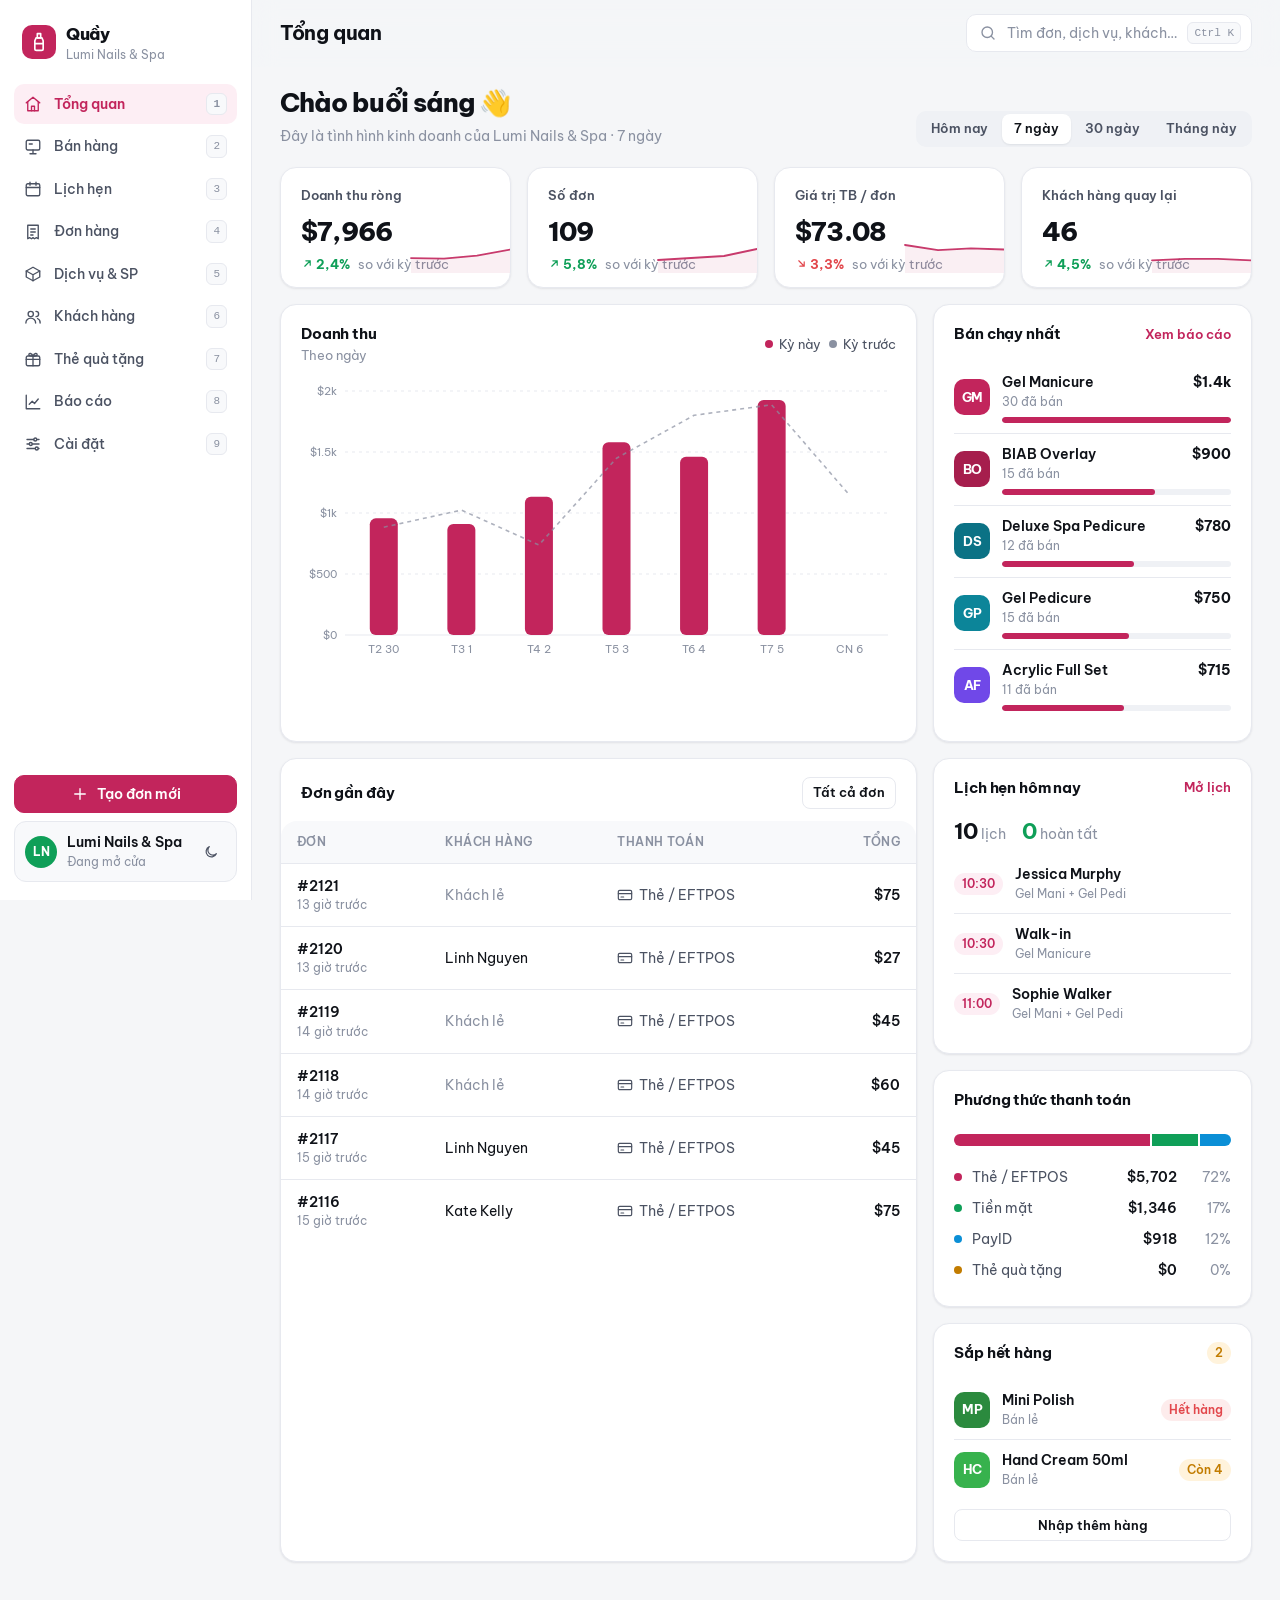
==== commit cfb336b6: "Adapt app for an Australian nail salon Co-Authored-By: Claude Opus 5.5 <noreply@anthropic.com> Claud" ====
--- a/ban-hang/index.html
+++ b/ban-hang/index.html
@@ -3,10 +3,10 @@
 <head>
 <meta charset="UTF-8">
 <meta name="viewport" content="width=device-width, initial-scale=1, viewport-fit=cover">
-<title>Quầy — Bán hàng & quản lý cửa hàng</title>
+<title>Quầy — Quản lý tiệm nail</title>
 <meta name="description" content="Quầy: phần mềm bán hàng tại quầy, quản lý đơn hàng, sản phẩm, tồn kho, khách hàng và báo cáo doanh thu cho cửa hàng nhỏ.">
 <meta name="theme-color" content="#f5f6f8">
-<link rel="icon" href="data:image/svg+xml,%3Csvg xmlns='http://www.w3.org/2000/svg' viewBox='0 0 32 32'%3E%3Crect width='32' height='32' rx='9' fill='%235046e5'/%3E%3Cpath d='M9 12h14l-1.5 10h-11z' fill='white'/%3E%3Cpath d='M12.5 12a3.5 3.5 0 0 1 7 0' stroke='white' stroke-width='2' fill='none'/%3E%3C/svg%3E">
+<link rel="icon" href="data:image/svg+xml,%3Csvg xmlns='http://www.w3.org/2000/svg' viewBox='0 0 32 32'%3E%3Crect width='32' height='32' rx='9' fill='%23c2255c'/%3E%3Cpath d='M9 12h14l-1.5 10h-11z' fill='white'/%3E%3Cpath d='M12.5 12a3.5 3.5 0 0 1 7 0' stroke='white' stroke-width='2' fill='none'/%3E%3C/svg%3E">
 <link rel="preconnect" href="https://fonts.googleapis.com">
 <link rel="preconnect" href="https://fonts.gstatic.com" crossorigin>
 <link href="https://fonts.googleapis.com/css2?family=Be+Vietnam+Pro:wght@400;500;600;700;800&display=swap" rel="stylesheet">
@@ -18,7 +18,7 @@
   --bg:#f5f6f8; --surface:#ffffff; --surface-2:#f8f9fb; --surface-3:#eff1f5;
   --line:#e7e9ef; --line-2:#d8dbe3;
   --text:#0f1218; --text-2:#4b5262; --text-3:#8a91a1;
-  --accent:#5046e5; --accent-hover:#4338ca; --accent-soft:#eef0ff; --accent-ink:#ffffff;
+  --accent:#c2255c; --accent-hover:#a61e4d; --accent-soft:#fdeef4; --accent-ink:#ffffff;
   --green:#0f9f58; --green-soft:#e6f6ee;
   --red:#e2474c; --red-soft:#fdecec;
   --amber:#c27c00; --amber-soft:#fff3dc;
@@ -35,7 +35,7 @@
   --bg:#0b0c0f; --surface:#14161b; --surface-2:#191b21; --surface-3:#20232a;
   --line:#252831; --line-2:#323642;
   --text:#eef0f4; --text-2:#b3b9c6; --text-3:#7b8292;
-  --accent:#8b85ff; --accent-hover:#a19cff; --accent-soft:#23224a; --accent-ink:#0b0c0f;
+  --accent:#f783ac; --accent-hover:#faa2c1; --accent-soft:#3a1828; --accent-ink:#0b0c0f;
   --green:#3dd68c; --green-soft:#11291e;
   --red:#ff6b6f; --red-soft:#2e1517;
   --amber:#f5b546; --amber-soft:#2d2210;
@@ -255,7 +255,7 @@
 .toasts{position:fixed;bottom:20px;left:50%;transform:translateX(-50%);z-index:300;display:flex;flex-direction:column;gap:8px;align-items:center}
 .toast{display:flex;align-items:center;gap:10px;padding:10px 16px;border-radius:12px;background:var(--text);color:var(--bg);font-weight:550;box-shadow:var(--shadow-lg);animation:pop .2s}
 .toast svg{color:var(--green)}
-.pay-methods{display:grid;grid-template-columns:repeat(4,1fr);gap:8px;margin-bottom:18px}
+.pay-methods{display:grid;grid-template-columns:repeat(3,1fr);gap:8px;margin-bottom:18px}
 .pm{display:flex;flex-direction:column;align-items:center;gap:6px;padding:12px 6px;border:1.5px solid var(--line);border-radius:14px;font-weight:600;font-size:12.5px;color:var(--text-2);transition:all .15s}
 .pm:hover{border-color:var(--line-2)}
 .pm.on{border-color:var(--accent);background:var(--accent-soft);color:var(--accent)}
@@ -400,7 +400,6 @@
   .kpi .val{font-size:20px}
   .kpi .spark{display:none}
   .hello h2{font-size:22px}
-  .pay-methods{grid-template-columns:repeat(2,1fr)}
   .due .amt{font-size:34px}
   .mini-stats{grid-template-columns:1fr 1fr 1fr}
   .tbl td,.tbl th{padding:10px 12px}
@@ -433,7 +432,7 @@
     <header class="top">
       <h1 id="page-title">Tổng quan</h1>
       <div class="spacer"></div>
-      <button class="searchbtn" data-act="palette" aria-label="Tìm kiếm"><span data-i="search"></span><span>Tìm đơn, món, khách…</span><kbd class="kbd">Ctrl K</kbd></button>
+      <button class="searchbtn" data-act="palette" aria-label="Tìm kiếm"><span data-i="search"></span><span>Tìm đơn, dịch vụ, khách…</span><kbd class="kbd">Ctrl K</kbd></button>
       <button class="icon-btn" data-act="theme" aria-label="Đổi giao diện sáng/tối" id="theme-btn-2" style="display:none"></button>
     </header>
     <section class="view" id="view" tabindex="-1"></section>
@@ -479,6 +478,7 @@
   bag:'<path d="M5 8h14l-1.2 12H6.2z"/><path d="M9 8a3 3 0 0 1 6 0"/>',
   back:'<path d="m15 6-6 6 6 6"/>',
   note:'<path d="M5 4h14v16H5z"/><path d="M9 9h6M9 13h6"/>',
+  polish:'<path d="M10 2h4v5h-4z"/><path d="M8.5 7h7l1.5 3.5V20a2 2 0 0 1-2 2H9a2 2 0 0 1-2-2v-9.5z"/><path d="M7 14h10"/>',
   gift:'<rect x="3" y="8" width="18" height="13" rx="2"/><path d="M3 12.5h18M12 8v13"/><path d="M12 8C10.5 4 6.5 3.8 6.5 6.2 6.5 8 9.5 8 12 8zM12 8c1.5-4 5.5-4.2 5.5-1.8C17.5 8 14.5 8 12 8z"/>',
   copy:'<rect x="9" y="9" width="12" height="12" rx="2"/><path d="M5 15V5a2 2 0 0 1 2-2h10"/>',
   calendar:'<rect x="3" y="5" width="18" height="16" rx="2"/><path d="M3 10h18M8 3v4M16 3v4"/>',
@@ -494,9 +494,14 @@
    ========================================================= */
 const $=(s,r=document)=>r.querySelector(s);
 const esc=s=>String(s??'').replace(/[&<>"']/g,c=>({'&':'&amp;','<':'&lt;','>':'&gt;','"':'&quot;',"'":'&#39;'}[c]));
-const NF=new Intl.NumberFormat('vi-VN');
-const money=n=>NF.format(Math.round(n||0))+' ₫';
-const compact=n=>{n=Math.round(n||0);const a=Math.abs(n);if(a>=1e9)return (n/1e9).toFixed(a>=1e10?0:1).replace('.',',')+' tỷ';if(a>=1e6)return (n/1e6).toFixed(a>=1e8?0:1).replace('.',',')+' tr';if(a>=1e3)return Math.round(n/1e3)+'k';return String(n)};
+const NF=new Intl.NumberFormat('en-AU',{maximumFractionDigits:2});
+const r2=n=>Math.round((n||0)*100)/100;
+const money=n=>{n=r2(n);const a=Math.abs(n);return (n<0?'−':'')+'$'+a.toLocaleString('en-AU',{minimumFractionDigits:a%1?2:0,maximumFractionDigits:2})};
+const money2=n=>{n=r2(n);return (n<0?'−':'')+'$'+Math.abs(n).toLocaleString('en-AU',{minimumFractionDigits:2,maximumFractionDigits:2})};
+const parseMoney=s=>{const v=parseFloat(String(s??'').replace(/[^\d.]/g,''));return isFinite(v)?r2(v):0};
+const fDayEn=t=>new Date(t).toLocaleDateString('en-AU',{weekday:'long',day:'numeric',month:'long'});
+const fTimeEn=t=>new Date(t).toLocaleTimeString('en-AU',{hour:'numeric',minute:'2-digit'});
+const compact=n=>{n=r2(n);const a=Math.abs(n);if(a>=1e6)return '$'+(n/1e6).toFixed(1)+'M';if(a>=1e4)return '$'+Math.round(n/1e3)+'k';if(a>=1e3)return '$'+(n/1e3).toFixed(1).replace('.0','')+'k';return money(n)};
 const DAY=864e5;
 const sod=t=>{const d=new Date(t);d.setHours(0,0,0,0);return d.getTime()};
 const fDate=t=>new Date(t).toLocaleDateString('vi-VN',{day:'2-digit',month:'2-digit'});
@@ -506,7 +511,7 @@
 const WD=['CN','T2','T3','T4','T5','T6','T7'];
 function ago(t){const s=(Date.now()-t)/1000;if(s<60)return 'vừa xong';if(s<3600)return Math.floor(s/60)+' phút trước';if(s<86400)return Math.floor(s/3600)+' giờ trước';const d=Math.floor(s/86400);return d===1?'hôm qua':d+' ngày trước'}
 const uid=()=>Math.random().toString(36).slice(2,10);
-const initials=n=>{const p=String(n).trim().split(/\s+/);return ((p.length>1?p[p.length-2][0]:'')+(p[p.length-1]||'?')[0]).toUpperCase()};
+const initials=n=>{const p=String(n).split(/\s+/).map(w=>w.replace(/[^\p{L}\p{N}]/gu,'')).filter(Boolean);return ((p[0]||'?')[0]+(p[1]?p[1][0]:'')).toUpperCase()};
 const AV_COLORS=['#5046e5','#0f9f58','#e2474c','#c27c00','#0b8fd6','#c026d3','#0d9488','#ea580c'];
 const avColor=s=>{let h=0;for(const c of String(s))h=(h*31+c.charCodeAt(0))>>>0;return AV_COLORS[h%AV_COLORS.length]};
 function mulberry32(a){return function(){a|=0;a=a+0x6D2B79F5|0;let t=Math.imul(a^a>>>15,1|a);t=t+Math.imul(t^t>>>7,61|t)^t;return((t^t>>>14)>>>0)/4294967296}}
@@ -518,101 +523,107 @@
    ========================================================= */
 const KEY='quay.v1';
 const METHODS={
-  cash:{label:'Tiền mặt',icon:'cash',color:'var(--green)'},
-  qr:{label:'Chuyển khoản',icon:'qr',color:'var(--sky)'},
-  card:{label:'Thẻ',icon:'card',color:'var(--accent)'},
-  wallet:{label:'Ví điện tử',icon:'wallet',color:'var(--pink)'},
-  gift:{label:'Thẻ quà tặng',icon:'gift',color:'var(--amber)'},
+  card:{label:'Thẻ / EFTPOS',en:'Card',icon:'card',color:'var(--accent)'},
+  cash:{label:'Tiền mặt',en:'Cash',icon:'cash',color:'var(--green)'},
+  qr:{label:'PayID',en:'PayID',icon:'qr',color:'var(--sky)'},
+  gift:{label:'Thẻ quà tặng',en:'Gift card',icon:'gift',color:'var(--amber)'},
 };
-const PAY_METHODS=['cash','qr','card','wallet'];
+const PAY_METHODS=['card','cash','qr'];
 const TILE=['#5046e5','#0f9f58','#e2474c','#c27c00','#0b8fd6','#c026d3','#0d9488','#ea580c','#7c3aed','#be123c'];
 let S;
 
+const STAFF0=[{id:'s1',name:'Lily',color:'#c2255c'},{id:'s2',name:'Tina',color:'#7048e8'},{id:'s3',name:'Kelly',color:'#0c8599'},{id:'s4',name:'Anna',color:'#e8590c'}];
 function seed(){
-  const R=mulberry32(20261103);
+  const R=mulberry32(20261104);
   const pick=a=>a[Math.floor(R()*a.length)];
-  const categories=[{id:'cf',name:'Cà phê',color:'#7c4a2d'},{id:'tea',name:'Trà',color:'#0f9f58'},{id:'ice',name:'Đá xay',color:'#0b8fd6'},{id:'bake',name:'Bánh',color:'#c27c00'},{id:'other',name:'Khác',color:'#c026d3'}];
-  const P=[['Cà phê sữa đá','cf',29000,9000],['Bạc xỉu','cf',32000,10000],['Cà phê đen','cf',25000,7000],['Espresso','cf',35000,9000],['Cappuccino','cf',45000,13000],['Latte','cf',49000,14000],['Cold brew cam sả','cf',55000,15000],['Trà đào cam sả','tea',45000,12000],['Trà vải hoa hồng','tea',45000,12000],['Trà sen vàng','tea',49000,13000],['Trà oolong sữa','tea',42000,11000],['Matcha đá xay','ice',59000,18000],['Cookie đá xay','ice',59000,17000],['Chocolate đá xay','ice',55000,16000],['Croissant bơ','bake',35000,12000],['Bánh mì que pate','bake',20000,7000],['Tiramisu','bake',49000,18000],['Bánh chuối nướng','bake',32000,10000],['Nước suối','other',15000,5000],['Sữa chua mít','other',35000,11000]];
-  const catColor={cf:['#7c4a2d','#9a5b34','#5c3a24'],tea:['#0f9f58','#0d9488','#16a34a'],ice:['#0b8fd6','#2563eb','#0891b2'],bake:['#c27c00','#ea580c','#b45309'],other:['#c026d3','#db2777','#7c3aed']};
+  const categories=[{id:'hand',name:'Tay',color:'#c2255c'},{id:'feet',name:'Chân',color:'#0c8599'},{id:'ext',name:'Bột & nối',color:'#7048e8'},{id:'art',name:'Thêm / Art',color:'#e8590c'},{id:'retail',name:'Bán lẻ',color:'#2f9e44'}];
+  // [name, cat, price AUD (gồm GST), cost, isService]
+  const P=[['Gel Manicure','hand',45,8,1],['Classic Manicure','hand',30,5,1],['BIAB Overlay','hand',60,12,1],['Kids Polish','hand',15,3,1],
+    ['Gel Pedicure','feet',50,9,1],['Classic Pedicure','feet',40,7,1],['Deluxe Spa Pedicure','feet',65,14,1],
+    ['Acrylic Full Set','ext',65,14,1],['Acrylic Refill','ext',45,9,1],['SNS Dipping Powder','ext',55,12,1],['Gel-X Extensions','ext',75,16,1],
+    ['Gel / Acrylic Removal','art',15,2,1],['French Tip','art',10,1,1],['Nail Art (per nail)','art',5,1,1],['Gems & Charms','art',3,0.5,1],['Eyebrow Wax','art',18,2,1],
+    ['Cuticle Oil Pen','retail',18,6,0],['Hand Cream 50ml','retail',25,9,0],['Mini Polish','retail',15,5,0]];
+  const shades={hand:['#c2255c','#e64980','#a61e4d','#f06595'],feet:['#0c8599','#1098ad','#0b7285'],ext:['#7048e8','#845ef7','#5f3dc4','#9775fa'],art:['#e8590c','#f76707','#d9480f','#fd7e14','#e8590c'],retail:['#2f9e44','#37b24d','#2b8a3e']};
   const ci={};
-  const products=P.map((p,i)=>{ci[p[1]]=(ci[p[1]]||0)+1;return {id:'p'+(i+1),name:p[0],cat:p[1],price:p[2],cost:p[3],stock:40+Math.floor(R()*120),color:catColor[p[1]][(ci[p[1]]-1)%3]}});
-  products[14].stock=6;products[16].stock=3;products[12].stock=9;products[19].stock=0;
-  const ho=['Nguyễn','Trần','Lê','Phạm','Hoàng','Huỳnh','Võ','Đặng','Bùi','Đỗ','Hồ','Ngô','Dương','Lý'];
-  const dem=['Thị','Văn','Minh','Ngọc','Thanh','Hoàng','Gia','Bảo','Khánh','Thu','Quốc','Mai'];
-  const ten=['Anh','Linh','Trang','Huy','Nam','Hà','Phương','Tâm','Vy','Long','Thảo','Khoa','My','Duy','Hằng','Quân','Ngân','Tú','Hiếu','Lan','Đạt','Uyên','Sơn','Nhi'];
+  const products=P.map((p,i)=>{ci[p[1]]=(ci[p[1]]||0)+1;const o={id:'p'+(i+1),name:p[0],cat:p[1],price:p[2],cost:p[3],color:shades[p[1]][(ci[p[1]]-1)%shades[p[1]].length]};if(p[4])o.service=true;else o.stock=10+Math.floor(R()*30);return o});
+  products[17].stock=4;products[18].stock=0;
+  const first=['Emma','Olivia','Chloe','Mia','Sophie','Grace','Ava','Isla','Ruby','Zoe','Lily','Hannah','Jessica','Amelia','Charlotte','Ella','Linh','Thao','Priya','Mei','Aisha','Georgia','Matilda','Jasmine','Sarah','Kate','Lucy','Bella'];
+  const last=['Smith','Jones','Williams','Brown','Wilson','Taylor','Nguyen','Tran','Le','Martin','Anderson','Thompson','White','Kelly','Walker','Harris','Chen','Patel','Ryan','Murphy','Campbell','Lee'];
   const customers=[];
-  for(let i=0;i<64;i++){const name=`${pick(ho)} ${pick(dem)} ${pick(ten)}`;customers.push({id:'c'+(i+1),name,phone:'09'+String(Math.floor(R()*1e8)).padStart(8,'0'),email:'',note:'',created:0})}
-  const pop=products.map((p,i)=>[1.8,1.5,1.1,.5,.8,.9,.7,1.6,1.2,.8,.9,1,.7,.6,.7,.9,.5,.4,.6,.5][i]);
-  const popSum=pop.reduce((a,b)=>a+b,0);
-  const pickProd=()=>{let r=R()*popSum;for(let i=0;i<products.length;i++){r-=pop[i];if(r<=0)return products[i]}return products[0]};
-  const HOURS=[[7,9],[8,12],[9,8],[10,6],[11,7],[12,10],[13,8],[14,6],[15,7],[16,8],[17,9],[18,8],[19,9],[20,8],[21,4]];
+  for(let i=0;i<72;i++){const name=`${pick(first)} ${pick(last)}`;const ph=String(Math.floor(R()*1e8)).padStart(8,'0');customers.push({id:'c'+(i+1),name,phone:'04'+ph.slice(0,2)+' '+ph.slice(2,5)+' '+ph.slice(5),email:'',note:'',created:0})}
+  customers[0].note='Thích màu nude, móng hình almond';customers[3].note='Dị ứng acetone, dùng remover không mùi';
+  const mains=[[0,3],[2,1.6],[4,1.6],[5,.8],[6,1.4],[7,1],[8,1.6],[9,1.5],[10,.7],[1,.7],[3,.3],[15,.4]];
+  const mSum=mains.reduce((a,b)=>a+b[1],0);
+  const pickMain=()=>{let r=R()*mSum;for(const m of mains){r-=m[1];if(r<=0)return products[m[0]]}return products[0]};
+  const HOURS=[[9,3],[10,7],[11,8],[12,7],[13,8],[14,9],[15,9],[16,8],[17,5],[18,2]];
   const hSum=HOURS.reduce((a,b)=>a+b[1],0);
   const pickHour=()=>{let r=R()*hSum;for(const h of HOURS){r-=h[1];if(r<=0)return h[0]}return 12};
-  const MW=[['cash',34],['qr',42],['card',12],['wallet',12]];
-  const pickMethod=()=>{let r=R()*100;for(const m of MW){r-=m[1];if(r<=0)return m[0]}return 'cash'};
+  const MW=[['card',72],['cash',14],['qr',14]];
+  const pickMethod=()=>{let r=R()*100;for(const m of MW){r-=m[1];if(r<=0)return m[0]}return 'card'};
   const orders=[];const now=Date.now();const today=sod(now);const nowH=new Date(now).getHours()+new Date(now).getMinutes()/60;
   const DAYS=70;
   for(let d=DAYS-1;d>=0;d--){
-    const day=today-d*DAY;const wd=new Date(day).getDay();const weekend=wd===0||wd===6;
-    const growth=.78+.22*(DAYS-d)/DAYS;
-    const n=Math.round((17+(weekend?9:0)+R()*10)*growth);
+    const day=today-d*DAY;const wd=new Date(day).getDay();
+    const growth=.8+.2*(DAYS-d)/DAYS;
+    const n=Math.round((wd===6?22:wd===0?14:wd===4||wd===5?17:11)+R()*5)*growth;
     for(let k=0;k<n;k++){
       const h=pickHour();const m=Math.floor(R()*60);
       if(d===0&&h+m/60>nowH)continue;
       const ts=day+h*3600e3+m*60e3+Math.floor(R()*60e3);
-      const nItems=R()<.5?1:R()<.7?2:R()<.8?3:4;const items=[];
-      for(let j=0;j<nItems;j++){const p=pickProd();const ex=items.find(x=>x.p===p.id);if(ex)ex.q++;else items.push({p:p.id,n:p.name,q:R()<.12?2:1,pr:p.price,c:p.cost})}
-      const sub=items.reduce((a,b)=>a+b.q*b.pr,0);
-      const disc=R()<.08?Math.round(sub*.1/1000)*1000:0;
-      const cust=R()<.45?pick(customers).id:null;
-      orders.push({id:uid(),no:0,ts,items,sub,disc,tax:0,total:sub-disc,method:pickMethod(),cust,status:R()<.015?'refunded':'paid',note:''});
+      const items=[];const add=(p,q=1)=>{const ex=items.find(x=>x.p===p.id);if(ex)ex.q+=q;else items.push({p:p.id,n:p.name,q,pr:p.price,c:p.cost})};
+      add(pickMain());if(R()<.22)add(pickMain());
+      if(R()<.25)add(products[11]);if(R()<.15)add(products[12]);if(R()<.18)add(products[13],2+Math.floor(R()*6));if(R()<.1)add(products[14],2+Math.floor(R()*8));
+      if(R()<.06)add(products[16+Math.floor(R()*2)]);
+      const sub=r2(items.reduce((a,b)=>a+b.q*b.pr,0));
+      const disc=R()<.07?r2(Math.round(sub*.1)):0;
+      const cust=R()<.62?pick(customers).id:null;
+      const tip=R()<.3?pick([5,5,10,10,15,20]):0;
+      orders.push({id:uid(),no:0,ts,items,sub,disc,tax:0,total:r2(sub-disc),method:pickMethod(),cust,staff:pick(STAFF0).id,tip,status:R()<.012?'refunded':'paid',note:''});
     }
   }
   orders.sort((a,b)=>a.ts-b.ts);orders.forEach((o,i)=>o.no=1001+i);
   for(const c of customers){const f=orders.find(o=>o.cust===c.id);c.created=f?f.ts:now-30*DAY}
   const B=seedBookings(R,customers);
-  return {v:2,settings:{store:'Nhà Mộc Café',address:'12 Nguyễn Thị Minh Khai, Q.1, TP.HCM',phone:'0909 123 456',tax:0,theme:'auto',bank:'VCB · 0123456789'},categories,products,customers,orders,seq:1001+orders.length,...B};
+  return {v:3,settings:{store:'Lumi Nails & Spa',address:'Shop 4, 128 Chapel St, Windsor VIC 3181',phone:'(03) 9521 0488',abn:'51 824 753 556',tax:0,theme:'auto',bank:'PayID: 0412 345 678 (Lumi Nails Pty Ltd)',commission:40,gcMonths:36},categories,products,customers,orders,seq:1001+orders.length,...B};
 }
 function seedBookings(R,customers){
-  const staff=[{id:'s1',name:'Minh Anh',color:'#5046e5'},{id:'s2',name:'Hoàng Nam',color:'#0b8fd6'},{id:'s3',name:'Thu Trang',color:'#c026d3'}];
-  const services=[{id:'v1',name:'Đặt bàn 2–4 người',dur:90,price:0},{id:'v2',name:'Đặt bàn nhóm 6–10 người',dur:120,price:0},{id:'v3',name:'Workshop latte art',dur:90,price:350000},{id:'v4',name:'Tiệc sinh nhật nhỏ',dur:150,price:1500000},{id:'v5',name:'Tư vấn mở quán cà phê',dur:60,price:500000}];
+  const staff=STAFF0.map(x=>({...x}));
+  const services=[{id:'v1',name:'Gel Manicure',dur:45,price:45},{id:'v2',name:'Gel Mani + Gel Pedi',dur:90,price:90},{id:'v3',name:'Acrylic Full Set',dur:75,price:65},{id:'v4',name:'SNS Dipping Powder',dur:60,price:55},{id:'v5',name:'BIAB Overlay',dur:60,price:60},{id:'v6',name:'Deluxe Spa Pedicure',dur:60,price:65}];
   const bookings=[];const now=Date.now(),today=sod(now);
   for(let d=-21;d<=10;d++){
     const day=today+d*DAY;
     for(const s of staff){
-      let t=8*60+Math.floor(R()*4)*30;let left=1+Math.floor(R()*3);
+      let t=9*60+30+Math.floor(R()*4)*30;let left=2+Math.floor(R()*3);
       while(left-->0){
-        const sv=services[Math.floor(R()*services.length)];if(t+sv.dur>21*60)break;
+        const sv=services[Math.floor(R()*services.length)];if(t+sv.dur>18*60)break;
         const ts=day+t*60e3,end=ts+sv.dur*60e3;const c=R()<.7?customers[Math.floor(R()*customers.length)]:null;
         let status='booked';
         if(end<now){const r=R();status=r<.78?'done':r<.9?'noshow':'cancelled'}else if(ts<now)status='arrived';else if(R()<.06)status='cancelled';
-        bookings.push({id:uid(),ts,dur:sv.dur,svc:sv.id,price:sv.price,staff:s.id,cust:c?c.id:null,name:c?c.name:'Khách vãng lai',phone:c?c.phone:'',status,note:'',src:R()<.4?'online':'staff',created:ts-3*DAY});
-        t+=sv.dur+Math.floor(1+R()*5)*30;
+        bookings.push({id:uid(),ts,dur:sv.dur,svc:sv.id,price:sv.price,staff:s.id,cust:c?c.id:null,name:c?c.name:'Walk-in',phone:c?c.phone:'',status,note:'',src:R()<.4?'online':'staff',created:ts-3*DAY});
+        t+=sv.dur+Math.floor(R()*4)*30;
       }
     }
   }
   return {staff,services,bookings};
 }
 function load(){let d=null;try{const raw=localStorage.getItem(KEY);if(raw)d=JSON.parse(raw)}catch(e){}
-  if(!d||(d.v!==1&&d.v!==2))d=seed();
-  if(d.v===1)Object.assign(d,seedBookings(mulberry32(7),d.customers),{v:2});
+  if(!d||d.v!==3)d=seed();
   if(!d.vouchers)d.vouchers=seedVouchers(mulberry32(9),d.customers);
-  if(!d.settings.gcMonths)d.settings.gcMonths=12;
   return d}
 const GC_ALPHA='ABCDEFGHJKLMNPQRSTUVWXYZ23456789';
 function gcCode(R=Math.random){let c;do{c='GC-';for(let i=0;i<8;i++){if(i===4)c+='-';c+=GC_ALPHA[Math.floor(R()*GC_ALPHA.length)]}}while(S&&S.vouchers&&S.vouchers.some(v=>v.code===c));return c}
 const GC_DESIGNS={indigo:'linear-gradient(135deg,#4338ca 0%,#7c3aed 100%)',rose:'linear-gradient(135deg,#be123c 0%,#f97316 100%)',forest:'linear-gradient(135deg,#047857 0%,#0d9488 100%)',night:'linear-gradient(135deg,#0f172a 0%,#334155 100%)',gold:'linear-gradient(135deg,#92400e 0%,#d97706 100%)'};
-const GC_AMOUNTS=[100000,200000,300000,500000,1000000];
+const GC_AMOUNTS=[50,80,100,150,200];
 function seedVouchers(R,customers){
   const out=[];const now=Date.now();const ds=Object.keys(GC_DESIGNS);
-  const msgs=['Chúc mừng sinh nhật! 🎂','Cảm ơn vì đã luôn bên cạnh','Chúc mừng 20/10','Mừng bạn có job mới!','Thưởng cho team tháng này',''];
-  const tos=['Lan Anh','Minh Khoa','Chị Hằng','Team Marketing','Bảo Ngọc','Anh Tuấn','Thu Hà','Quỳnh Như'];
+  const msgs=['Happy birthday! 💅','Happy Mother’s Day ❤','Treat yourself, you deserve it','Thank you for everything','Merry Christmas!',''];
+  const tos=['Mum','Sophie','Emily','Jess','Grace','The team','Hannah','Nana'];
   for(let i=0;i<16;i++){
     const created=now-Math.floor(R()*75)*DAY-Math.floor(R()*10)*3600e3;const amount=GC_AMOUNTS[Math.floor(R()*GC_AMOUNTS.length)];
     const buyer=customers[Math.floor(R()*customers.length)];
-    const v={id:'g'+(i+1),code:gcCode(R),amount,balance:amount,cust:buyer.id,to:tos[Math.floor(R()*tos.length)],msg:msgs[Math.floor(R()*msgs.length)],design:ds[i%ds.length],created,expires:created+365*DAY,status:'active',log:[{ts:created,type:'issue',amt:amount}]};
+    const v={id:'g'+(i+1),code:gcCode(R),amount,balance:amount,cust:buyer.id,to:tos[Math.floor(R()*tos.length)],msg:msgs[Math.floor(R()*msgs.length)],design:ds[i%ds.length],created,expires:created+3*365*DAY,status:'active',log:[{ts:created,type:'issue',amt:amount}]};
     let t=created;const uses=Math.floor(R()*4);
-    for(let u=0;u<uses&&v.balance>0;u++){t+=Math.floor(1+R()*12)*DAY;if(t>now)break;const amt=Math.min(v.balance,Math.round((40000+R()*160000)/1000)*1000);v.balance-=amt;v.log.push({ts:t,type:'redeem',amt})}
+    for(let u=0;u<uses&&v.balance>0;u++){t+=Math.floor(1+R()*12)*DAY;if(t>now)break;const amt=Math.min(v.balance,Math.round(25+R()*55));v.balance-=amt;v.log.push({ts:t,type:'redeem',amt})}
     if(i===5){v.status='void';v.log.push({ts:created+DAY,type:'void',amt:v.balance})}
     out.push(v);
   }
@@ -623,9 +634,9 @@
 const gcFind=code=>{const n=gcNorm(code);return n?S.vouchers.find(v=>gcNorm(v.code)===n||gcNorm(v.code)==='GC'+n):null};
 function gcState(v){const now=Date.now();if(v.status==='void')return {k:'void',label:'Đã huỷ',cls:''};if(v.balance<=0)return {k:'used',label:'Đã dùng hết',cls:''};if(v.expires<now)return {k:'expired',label:'Hết hạn',cls:'red'};if(v.balance<v.amount)return {k:'partial',label:'Đang dùng',cls:'amber'};return {k:'new',label:'Chưa dùng',cls:'green'}}
 function gcCardHtml(v,big){return `<div class="gc-card ${big?'big':''}" style="background:${GC_DESIGNS[v.design]||GC_DESIGNS.indigo}">
-  <div class="gc-top"><span>${esc(S.settings.store)}</span><span class="gc-tag">${ic('gift',14,2)}Thẻ quà tặng</span></div>
-  <div><div class="gc-amt num">${money(v.amount)}</div>${v.to?`<div class="gc-to">Tặng ${esc(v.to)}</div>`:''}</div>
-  <div class="gc-bot"><span class="gc-code">${esc(v.code||'GC-••••-••••')}</span><span>HSD ${fDateY(v.expires||Date.now()+365*DAY)}</span></div></div>`}
+  <div class="gc-top"><span>${esc(S.settings.store)}</span><span class="gc-tag">${ic('gift',14,2)}Gift card</span></div>
+  <div><div class="gc-amt num">${money(v.amount)}</div>${v.to?`<div class="gc-to">For ${esc(v.to)}</div>`:''}</div>
+  <div class="gc-bot"><span class="gc-code">${esc(v.code||'GC-••••-••••')}</span><span>Valid to ${fDateY(v.expires||Date.now()+3*365*DAY)}</span></div></div>`}
 let saveT;function save(){clearTimeout(saveT);saveT=setTimeout(()=>{try{localStorage.setItem(KEY,JSON.stringify(S))}catch(e){}},150)}
 S=load();save();
 
@@ -633,8 +644,9 @@
 const custById=id=>S.customers.find(c=>c.id===id);
 const catById=id=>S.categories.find(c=>c.id===id);
 const svcById=id=>S.services.find(s=>s.id===id);
+const tracks=p=>!!p&&!p.service&&!p.svc&&!p.gc&&typeof p.stock==='number';
 const staffById=id=>S.staff.find(s=>s.id===id);
-function lineInfo(key){if(String(key).startsWith('gc:')){const g=cart.gcNew[key];return g&&{id:key,name:'Thẻ quà tặng '+compact(g.amount),price:g.amount,cost:0,stock:1,gc:true}}if(String(key).startsWith('svc:')){const s=svcById(key.slice(4));return s&&{id:key,name:s.name,price:s.price,cost:0,stock:Infinity,svc:true}}return prodById(key)}
+function lineInfo(key){if(String(key).startsWith('gc:')){const g=cart.gcNew[key];return g&&{id:key,name:'Thẻ quà tặng '+compact(g.amount),price:g.amount,cost:0,stock:1,gc:true}}if(String(key).startsWith('svc:')){const s=svcById(key.slice(4));return s&&{id:key,name:s.name,price:s.price,cost:0,svc:true,service:true}}return prodById(key)}
 const BST={booked:{label:'Đã đặt',cls:'accent'},arrived:{label:'Đã đến',cls:'amber'},done:{label:'Hoàn tất',cls:'green'},noshow:{label:'Không đến',cls:'red'},cancelled:{label:'Đã huỷ',cls:''}};
 const overlaps=(b,ts,dur,skip)=>b.id!==skip&&b.status!=='cancelled'&&b.ts<ts+dur*60e3&&b.ts+b.dur*60e3>ts;
 const ymd=t=>{const d=new Date(t);return d.getFullYear()+'-'+String(d.getMonth()+1).padStart(2,'0')+'-'+String(d.getDate()).padStart(2,'0')};
@@ -659,7 +671,7 @@
   for(const o of S.orders){if(!o.cust||!isPaid(o)||!m[o.cust])continue;const s=m[o.cust];s.visits++;s.spent+=o.total;if(o.ts>s.last)s.last=o.ts}
   return m;
 }
-function tier(s){if(s.spent>=1500000)return '<span class="pill accent">VIP</span>';if(s.visits>=5)return '<span class="pill green">Thân thiết</span>';if(s.visits===0)return '<span class="pill">Chưa mua</span>';return '<span class="pill">Mới</span>'}
+function tier(s){if(s.spent>=800)return '<span class="pill accent">VIP</span>';if(s.visits>=5)return '<span class="pill green">Thân thiết</span>';if(s.visits===0)return '<span class="pill">Chưa mua</span>';return '<span class="pill">Mới</span>'}
 
 const RANGES={today:'Hôm nay','7d':'7 ngày','30d':'30 ngày',month:'Tháng này'};
 function bounds(key){
@@ -682,14 +694,14 @@
   {id:'ban-hang',label:'Bán hàng',icon:'pos',key:'2'},
   {id:'lich-hen',label:'Lịch hẹn',icon:'calendar',key:'3'},
   {id:'don-hang',label:'Đơn hàng',icon:'receipt',key:'4'},
-  {id:'san-pham',label:'Sản phẩm',icon:'box',key:'5'},
+  {id:'san-pham',label:'Dịch vụ & SP',icon:'box',key:'5'},
   {id:'khach-hang',label:'Khách hàng',icon:'users',key:'6'},
   {id:'the-qua-tang',label:'Thẻ quà tặng',icon:'gift',key:'7'},
   {id:'bao-cao',label:'Báo cáo',icon:'chart',key:'8'},
   {id:'cai-dat',label:'Cài đặt',icon:'settings',key:'9'},
 ];
 const UI={range:'7d',rRange:'30d',posCat:'all',posQ:'',oQ:'',oMethod:'all',oStatus:'all',oLimit:40,pQ:'',pCat:'all',cQ:'',cSort:'spent',gQ:'',gF:'all',bDate:sod(Date.now()),pb:{svc:null,staff:'any',day:sod(Date.now()),slot:null,name:'',phone:'',note:'',done:null}};
-const cart={lines:new Map(),cust:null,disc:{type:'pct',v:0},note:'',booking:null,gcNew:{},redeem:null};
+const cart={staff:null,lines:new Map(),cust:null,disc:{type:'pct',v:0},note:'',booking:null,gcNew:{},redeem:null};
 const BN=['tong-quan','ban-hang','lich-hen','don-hang'];
 const route=()=>{const r=(location.hash||'').replace(/^#\/?/,'');return r==='dat-lich'||ROUTES.some(x=>x.id===r)?r:'tong-quan'};
 const go=id=>{location.hash='#'+id};
@@ -700,7 +712,7 @@
   $('#bottom-nav').innerHTML=BN.map(id=>{const x=ROUTES.find(y=>y.id===id);return `<a href="#${id}" class="${id===r?'on':''}">${ic(x.icon,22)}${x.label}</a>`}).join('')+`<button data-act="more-menu" class="${BN.includes(r)?'':'on'}">${ic('more',22)}Thêm</button>`;
   document.body.classList.toggle('public',r==='dat-lich');
   $('#page-title').textContent=(ROUTES.find(x=>x.id===r)||{label:'Đặt lịch'}).label;
-  $('#brand-mark').innerHTML=ic('bag',20,2.2);
+  $('#brand-mark').innerHTML=ic('polish',20,2);
   $('#side-store').textContent=S.settings.store;
   $('#store-name-foot').textContent=S.settings.store;
   $('#store-avatar').textContent=initials(S.settings.store);
@@ -786,7 +798,7 @@
   // methods
   const mm={};for(const o of cur){if(!isPaid(o))continue;const g=o.gift?o.gift.amt:0;if(o.total-g>0)mm[o.method]=(mm[o.method]||0)+o.total-g;if(g)mm.gift=(mm.gift||0)+g}
   const mt=Object.values(mm).reduce((x,y)=>x+y,0)||1;
-  const low=S.products.filter(p=>p.stock<=10).sort((x,y)=>x.stock-y.stock);
+  const low=S.products.filter(p=>tracks(p)&&p.stock<=5).sort((x,y)=>x.stock-y.stock);
   const recent=[...S.orders].sort((x,y)=>y.ts-x.ts).slice(0,6);
   return `
   <div class="hello">
@@ -846,11 +858,11 @@
 function cartTotals(){
   let sub=0,qty=0,gc=0;for(const [pid,q] of cart.lines){const p=lineInfo(pid);if(!p)continue;sub+=p.price*q;qty+=q;if(p.gc)gc+=p.price*q}
   const goods=sub-gc;
-  const disc=Math.min(goods,cart.disc.type==='pct'?Math.round(goods*cart.disc.v/100):cart.disc.v);
-  const base=goods-disc;const tax=Math.round(base*(+S.settings.tax||0)/100);
-  const total=base+tax+gc;
+  const disc=r2(Math.min(goods,cart.disc.type==='pct'?goods*cart.disc.v/100:cart.disc.v));
+  const base=r2(goods-disc);const tax=r2(base*(+S.settings.tax||0)/100);
+  const total=r2(base+tax+gc);sub=r2(sub);
   let redeem=0;const rv=cart.redeem&&gcById(cart.redeem);if(rv)redeem=Math.min(rv.balance,base+tax);
-  return {sub,qty,disc,tax,gc,goods,total,redeem,due:total-redeem};
+  return {sub,qty,disc,tax,gc,goods,total,redeem:r2(redeem),due:r2(total-redeem)};
 }
 function vPOS(){
   const q=UI.posQ.trim().toLowerCase();
@@ -860,9 +872,9 @@
   return `<div class="pos">
     <div class="pos-left">
       <div class="pos-bar">
-        <div class="input-wrap">${ic('search')}<input class="input" id="pos-q" placeholder="Tìm món… (nhấn /)" value="${esc(UI.posQ)}" autocomplete="off"></div>
+        <div class="input-wrap">${ic('search')}<input class="input" id="pos-q" placeholder="Tìm dịch vụ… (nhấn /)" value="${esc(UI.posQ)}" autocomplete="off"></div>
         <button class="btn" data-act="gc-sell">${ic('gift')}<span class="hide-sm">Thẻ quà tặng</span></button>
-        <button class="btn" data-act="product-new">${ic('plus')}<span class="hide-sm">Món mới</span></button>
+        <button class="btn" data-act="product-new">${ic('plus')}<span class="hide-sm">Dịch vụ mới</span></button>
       </div>
       <div class="chips">${[{id:'all',name:'Tất cả'},...S.categories].map(c=>`<button class="chip ${UI.posCat===c.id?'on':''}" data-act="pos-cat" data-v="${c.id}">${esc(c.name)}<span class="c">${cnt(c.id)}</span></button>`).join('')}</div>
       <div class="products" id="products">${list.length?list.map(prodTile).join(''):`<div class="empty" style="grid-column:1/-1">${ic('search',32)}Không tìm thấy món nào</div>`}</div>
@@ -872,17 +884,18 @@
   </div>`;
 }
 function prodTile(p){
-  const q=cart.lines.get(p.id)||0;const out=p.stock<=0;
+  const q=cart.lines.get(p.id)||0;const out=tracks(p)&&p.stock<=0;
   return `<button class="prod" data-act="add" data-v="${p.id}" ${out?'disabled':''} aria-label="Thêm ${esc(p.name)}">
     <div class="tile" style="background:${p.color}">${esc(initials(p.name))}</div>
     <div class="nm">${esc(p.name)}</div><div class="pr num">${money(p.price)}</div>
-    ${q?`<span class="qty-badge">${q}</span>`:out?'<span class="stock pill red">Hết</span>':p.stock<=10?`<span class="stock pill amber">Còn ${p.stock}</span>`:''}
+    ${q?`<span class="qty-badge">${q}</span>`:out?'<span class="stock pill red">Hết</span>':tracks(p)&&p.stock<=5?`<span class="stock pill amber">Còn ${p.stock}</span>`:''}
   </button>`;
 }
 function cartHtml(){
   const T=cartTotals();const c=custById(cart.cust);
-  return `<div class="cart-h"><button class="icon-btn sm cart-close" data-act="cart-close" aria-label="Đóng giỏ hàng" style="display:none">${ic('back')}</button><h3>Đơn hàng hiện tại</h3><span class="pill accent">${T.qty} món</span><div style="flex:1"></div>${T.qty?`<button class="btn sm ghost danger" data-act="cart-clear">Xoá hết</button>`:''}</div>
+  return `<div class="cart-h"><button class="icon-btn sm cart-close" data-act="cart-close" aria-label="Đóng giỏ hàng" style="display:none">${ic('back')}</button><h3>Đơn hàng hiện tại</h3><span class="pill accent">${T.qty} mục</span><div style="flex:1"></div>${T.qty?`<button class="btn sm ghost danger" data-act="cart-clear">Xoá hết</button>`:''}</div>
   <button class="cart-cust ${c?'set':''}" data-act="cart-cust">${c?`<div class="avatar" style="background:${avColor(c.id)}">${esc(initials(c.name))}</div><div style="flex:1;min-width:0"><div class="cell-main">${esc(c.name)}</div><div class="cell-sub">${esc(c.phone)}</div></div>${ic('x',16)}`:`${ic('user')}<span style="flex:1">Thêm khách hàng</span>${ic('plus',16)}`}</button>
+  <div style="margin:0 20px 8px"><div class="cell-sub" style="margin-bottom:6px">Thợ làm${cart.staff?'':' <span style="color:var(--amber)">· chưa chọn</span>'}</div><div class="row" style="gap:6px;flex-wrap:wrap">${S.staff.map(x=>`<button class="chip ${cart.staff===x.id?'on':''}" style="height:30px;padding:0 12px" data-act="cart-staff" data-v="${x.id}">${esc(x.name)}</button>`).join('')}</div></div>
   ${cart.booking?`<div class="cart-cust set" style="cursor:default">${ic('calendar')}<span style="flex:1">Thu tiền cho lịch hẹn</span></div>`:''}
   <div class="cart-lines">${T.qty?[...cart.lines].map(([pid,q])=>{const p=lineInfo(pid);if(!p)return '';if(p.gc){const g=cart.gcNew[pid];return `<div class="line"><div><div class="nm row" style="gap:6px">${ic('gift',15)}${esc(p.name)}</div><div class="unit">${g.to?'Tặng '+esc(g.to)+' · ':''}không áp dụng giảm giá</div></div><div class="tot num">${money(p.price)}</div><button class="btn sm ghost danger" data-act="dec" data-v="${pid}" style="justify-self:start">${ic('trash',15)}Bỏ</button></div>`}return `<div class="line"><div><div class="nm">${esc(p.name)}</div><div class="unit num">${p.svc?'Dịch vụ · ':''}${money(p.price)}</div></div><div class="tot num">${money(p.price*q)}</div><div class="stepper"><button data-act="dec" data-v="${pid}" aria-label="Bớt">${ic(q===1?'trash':'minus',15)}</button><span class="num">${q}</span><button data-act="inc" data-v="${pid}" aria-label="Thêm">${ic('plus',15)}</button></div></div>`}).join(''):`<div class="empty">${ic('bag',40,1.4)}<div style="font-weight:600;color:var(--text-2)">Giỏ hàng trống</div><div>Chọn món bên trái để bắt đầu</div></div>`}</div>
   <div class="cart-foot">
@@ -900,73 +913,78 @@
   const pr=$('#products');if(pr){const q=UI.posQ.trim().toLowerCase();const list=S.products.filter(p=>(UI.posCat==='all'||p.cat===UI.posCat)&&(!q||p.name.toLowerCase().includes(q)));pr.innerHTML=list.length?list.map(prodTile).join(''):`<div class="empty" style="grid-column:1/-1">${ic('search',32)}Không tìm thấy món nào</div>`;if(bumpId){const b=pr.querySelector(`[data-v="${bumpId}"]`);b&&b.classList.add('bump')}}
   const fab=$('#cart-fab');if(fab){fab.style.display=T.qty?'':'none';fab.innerHTML=`${ic('bag',20)}<span class="n">${T.qty}</span>Xem giỏ hàng<span class="t num">${money(T.due)}</span>`}
 }
-function addToCart(pid){const p=lineInfo(pid);if(!p)return;const q=cart.lines.get(pid)||0;if(q>=p.stock){toast('Chỉ còn '+p.stock+' '+p.name,'alert');return}cart.lines.set(pid,q+1);refreshPOS(pid)}
+function addToCart(pid){const p=lineInfo(pid);if(!p)return;const q=cart.lines.get(pid)||0;if(tracks(p)&&q>=p.stock){toast('Chỉ còn '+p.stock+' '+p.name,'alert');return}cart.lines.set(pid,q+1);refreshPOS(pid)}
 
 function openCheckout(){
   const T=cartTotals();if(!T.qty)return;
-  const st={method:'cash',given:0,done:null};
-  const quick=()=>{const t=T.due;const set=new Set([t]);for(const u of [10000,50000,100000,200000,500000]){const v=Math.ceil(t/u)*u;if(v>t)set.add(v)}return [...set].sort((a,b)=>a-b).slice(0,4)};
+  const st={method:'card',given:0,tip:0,done:null};const due=()=>r2(T.due+st.tip);
+  const quick=()=>{const t=due();const set=new Set([t]);for(const u of [5,10,20,50,100]){const v=Math.ceil(t/u)*u;if(v>t)set.add(v)}return [...set].sort((a,b)=>a-b).slice(0,4)};
   const body=()=>{
     if(st.done)return receiptView(st.done,true);
-    const m=st.method;const change=st.given-T.due;
+    const m=st.method;const change=st.given-due();const sf=staffById(cart.staff);
     if(!T.due)return `<div class="modal-h"><h3>Thanh toán</h3><button class="icon-btn" data-act="close" aria-label="Đóng">${ic('x')}</button></div>
     <div class="modal-b"><div class="due"><div class="lbl">Trừ vào thẻ quà tặng</div><div class="amt num">${money(T.redeem)}</div><div class="muted">Thẻ ${esc(gcById(cart.redeem).code)} · còn lại ${money(gcById(cart.redeem).balance-T.redeem)}</div></div></div>
     <div class="modal-f"><button class="btn" data-act="close">Huỷ</button><button class="btn primary" id="pay-ok">${ic('check')}Xác nhận</button></div>`;
     return `<div class="modal-h"><h3>Thanh toán</h3><button class="icon-btn" data-act="close" aria-label="Đóng">${ic('x')}</button></div>
     <div class="modal-b">
-      <div class="due"><div class="lbl">Khách cần trả</div><div class="amt num">${money(T.due)}</div><div class="muted">${T.qty} món${cart.cust?' · '+esc(custById(cart.cust).name):''}${T.redeem?' · đã trừ thẻ quà tặng '+money(T.redeem):''}</div></div>
+      <div class="due"><div class="lbl">Khách cần trả</div><div class="amt num">${money2(due())}</div><div class="muted">${T.qty} dịch vụ${cart.cust?' · '+esc(custById(cart.cust).name):''}${T.redeem?' · đã trừ thẻ quà tặng '+money(T.redeem):''}${st.tip?' · gồm tip '+money(st.tip):''}</div></div>
+      <div class="field" style="margin-bottom:16px"><label>Tip cho thợ${sf?' '+esc(sf.name):''} <span class="muted" style="font-weight:500">(không tính vào doanh thu)</span></label><div class="quick" style="grid-template-columns:repeat(5,1fr);margin-top:0">${[0,5,10,15,20].map(x=>`<button class="btn sm ${st.tip===x?'primary':''}" data-tip="${x}">${x?money(x):'Không'}</button>`).join('')}</div></div>
       <div class="pay-methods">${Object.entries(METHODS).filter(([k])=>PAY_METHODS.includes(k)).map(([k,x])=>`<button class="pm ${m===k?'on':''}" data-pm="${k}">${ic(x.icon,22)}${x.label}</button>`).join('')}</div>
-      ${m==='cash'?`<div class="field"><label for="given">Tiền khách đưa</label><input class="input num" id="given" inputmode="numeric" placeholder="0" value="${st.given?NF.format(st.given):''}" style="height:48px;font-size:18px;font-weight:650"></div>
-        <div class="quick">${quick().map(v=>`<button class="btn sm" data-q="${v}">${v===T.due?'Đủ tiền':compact(v)}</button>`).join('')}</div>
-        <div class="change ${change<0&&st.given?'neg':''}" id="change" ${st.given?'':'style="display:none"'}><span>${change<0?'Còn thiếu':'Tiền thối lại'}</span><span class="num">${money(Math.abs(change))}</span></div>`
-      :m==='qr'?`<div class="qr-box">${qrSvg(T.due)}<div style="text-align:center"><div class="cell-main">${esc(S.settings.bank||'Chưa cài tài khoản')}</div><div class="cell-sub">Mã QR minh hoạ · kết nối VietQR khi triển khai thật</div></div></div>`
-      :m==='card'?`<div class="empty" style="padding:20px">${ic('card',40,1.4)}<div style="color:var(--text-2);font-weight:600">Quẹt / chạm thẻ trên máy POS</div><div>Bấm xác nhận khi máy báo giao dịch thành công</div></div>`
-      :`<div class="empty" style="padding:20px">${ic('wallet',40,1.4)}<div style="color:var(--text-2);font-weight:600">Khách quét mã ví (MoMo, ZaloPay, ShopeePay…)</div><div>Bấm xác nhận khi đã nhận tiền</div></div>`}
+      ${m==='cash'?`<div class="field"><label for="given">Tiền khách đưa ($)</label><input class="input num" id="given" inputmode="decimal" placeholder="0.00" value="${st.given||''}" style="height:48px;font-size:18px;font-weight:650"></div>
+        <div class="quick">${quick().map(v=>`<button class="btn sm" data-q="${v}">${v===due()?'Đủ tiền':money(v)}</button>`).join('')}</div>
+        <div class="change ${change<0&&st.given?'neg':''}" id="change" ${st.given?'':'style="display:none"'}><span>${change<0?'Còn thiếu':'Tiền thối lại'}</span><span class="num">${money2(Math.abs(change))}</span></div>`
+      :m==='qr'?`<div class="empty" style="padding:20px">${ic('qr',40,1.4)}<div style="color:var(--text-2);font-weight:600">${esc(S.settings.bank||'Chưa cài PayID')}</div><div>Khách chuyển khoản ${money2(due())} qua PayID (Osko, vào ngay). Bấm xác nhận khi thấy tiền vào tài khoản.</div></div>`
+      :`<div class="empty" style="padding:20px">${ic('card',40,1.4)}<div style="color:var(--text-2);font-weight:600">Nhập ${money2(due())} trên máy EFTPOS</div><div>Khách chạm thẻ / điện thoại. Bấm xác nhận khi máy báo APPROVED.</div></div>`}
     </div>
-    <div class="modal-f"><button class="btn" data-act="close">Huỷ</button><button class="btn primary" id="pay-ok" ${m==='cash'&&st.given&&st.given<T.due?'disabled':''}>${ic('check')}Xác nhận đã thu ${money(T.due)}</button></div>`;
+    <div class="modal-f"><button class="btn" data-act="close">Huỷ</button><button class="btn primary" id="pay-ok" ${m==='cash'&&st.given&&st.given<due()?'disabled':''}>${ic('check')}Xác nhận đã thu ${money2(due())}</button></div>`;
   };
   const el=openModal(body(),'');
   const rerender=()=>{el.innerHTML=body();bind()};
   function bind(){
     el.querySelectorAll('[data-pm]').forEach(b=>b.onclick=()=>{st.method=b.dataset.pm;rerender()});
     el.querySelectorAll('[data-q]').forEach(b=>b.onclick=()=>{st.given=+b.dataset.q;rerender()});
-    const g=$('#given',el);if(g){g.oninput=()=>{const v=+g.value.replace(/\D/g,'');st.given=v;g.value=v?NF.format(v):'';const ch=$('#change',el);const c=v-T.due;ch.style.display=v?'':'none';ch.className='change'+(c<0?' neg':'');ch.innerHTML=`<span>${c<0?'Còn thiếu':'Tiền thối lại'}</span><span class="num">${money(Math.abs(c))}</span>`;$('#pay-ok',el).disabled=v>0&&v<T.due};setTimeout(()=>g.focus(),50);g.onkeydown=e=>{if(e.key==='Enter'&&!$('#pay-ok',el).disabled)$('#pay-ok',el).click()}}
-    const ok=$('#pay-ok',el);if(ok)ok.onclick=()=>{st.done=completeSale(T.due?st.method:'gift',st.method==='cash'&&T.due?(st.given||T.due):T.due);rerender()};
+    el.querySelectorAll('[data-tip]').forEach(b=>b.onclick=()=>{st.tip=+b.dataset.tip;rerender()});
+    const g=$('#given',el);if(g){g.oninput=()=>{const v=parseMoney(g.value);st.given=v;const ch=$('#change',el);const c=r2(v-due());ch.style.display=v?'':'none';ch.className='change'+(c<0?' neg':'');ch.innerHTML=`<span>${c<0?'Còn thiếu':'Tiền thối lại'}</span><span class="num">${money2(Math.abs(c))}</span>`;$('#pay-ok',el).disabled=v>0&&v<due()};setTimeout(()=>g.focus(),50);g.onkeydown=e=>{if(e.key==='Enter'&&!$('#pay-ok',el).disabled)$('#pay-ok',el).click()}}
+    const ok=$('#pay-ok',el);if(ok)ok.onclick=()=>{if(!cart.staff&&S.staff.length){toast('Chọn thợ làm cho đơn này trước','alert');return}st.done=completeSale(T.due?st.method:'gift',st.method==='cash'&&T.due?(st.given||due()):due(),st.tip);rerender()};
   }
   bind();
 }
-function completeSale(method,given){
+function completeSale(method,given,tip=0){
   const T=cartTotals();
   const now=Date.now();const oid=uid();const sold=[];
   const items=[...cart.lines].map(([pid,q])=>{const p=lineInfo(pid);if(!p)return null;
-    if(p.gc){const g=cart.gcNew[pid];const v={id:'g'+uid(),code:gcCode(),amount:g.amount,balance:g.amount,cust:cart.cust,to:g.to,msg:g.msg,design:g.design,created:now,expires:now+(+S.settings.gcMonths||12)*30.44*DAY,status:'active',order:oid,log:[{ts:now,type:'issue',amt:g.amount,order:oid}]};S.vouchers.push(v);sold.push(v.id);return {p:'gc:'+v.id,n:'Thẻ quà tặng '+v.code,q:1,pr:g.amount,c:0}}
-    if(!p.svc)p.stock=Math.max(0,p.stock-q);return {p:pid,n:p.name,q,pr:p.price,c:p.cost}}).filter(Boolean);
-  const o={id:oid,no:S.seq++,ts:now,items,sub:T.sub,disc:T.disc,tax:T.tax,total:T.total,method,cust:cart.cust,status:'paid',note:cart.note,given,gcSold:T.gc,soldVouchers:sold};
+    if(p.gc){const g=cart.gcNew[pid];const v={id:'g'+uid(),code:gcCode(),amount:g.amount,balance:g.amount,cust:cart.cust,to:g.to,msg:g.msg,design:g.design,created:now,expires:now+Math.max(36,+S.settings.gcMonths||36)*30.44*DAY,status:'active',order:oid,log:[{ts:now,type:'issue',amt:g.amount,order:oid}]};S.vouchers.push(v);sold.push(v.id);return {p:'gc:'+v.id,n:'Thẻ quà tặng '+v.code,q:1,pr:g.amount,c:0}}
+    if(tracks(p))p.stock=Math.max(0,p.stock-q);return {p:pid,n:p.name,q,pr:p.price,c:p.cost,s:p.service?1:0}}).filter(Boolean);
+  const o={id:oid,no:S.seq++,ts:now,items,sub:T.sub,disc:T.disc,tax:T.tax,total:T.total,method,cust:cart.cust,staff:cart.staff,tip,status:'paid',note:cart.note,given,gcSold:T.gc,soldVouchers:sold};
   if(T.redeem){const v=gcById(cart.redeem);v.balance-=T.redeem;v.log.push({ts:now,type:'redeem',amt:T.redeem,order:oid});o.gift={vid:v.id,code:v.code,amt:T.redeem}}
   S.orders.push(o);
   if(cart.booking){const b=S.bookings.find(x=>x.id===cart.booking);if(b){b.status='done';b.order=o.id}}
   save();
-  cart.lines.clear();cart.cust=null;cart.disc={type:'pct',v:0};cart.note='';cart.booking=null;cart.gcNew={};cart.redeem=null;
+  cart.lines.clear();cart.cust=null;cart.staff=null;cart.disc={type:'pct',v:0};cart.note='';cart.booking=null;cart.gcNew={};cart.redeem=null;
   refreshPOS();const ce=$('#cart');ce&&ce.classList.remove('open');
   return o;
 }
 function receiptView(o,fresh){
   const c=custById(o.cust);
-  return `${fresh?`<div class="modal-h"><div style="flex:1"></div><button class="icon-btn" data-act="close" aria-label="Đóng">${ic('x')}</button></div><div class="modal-b" style="padding-top:0"><div class="success"><div class="ring">${ic('check',36,2.4)}</div><h3 style="margin:0;font-size:20px">Thanh toán thành công</h3><div class="muted">Đơn #${o.no} · ${METHODS[o.method].label}${o.method==='cash'&&o.given>(o.total-(o.gift?o.gift.amt:0))?' · Thối lại '+money(o.given-(o.total-(o.gift?o.gift.amt:0))):''}</div></div>
+  return `${fresh?`<div class="modal-h"><div style="flex:1"></div><button class="icon-btn" data-act="close" aria-label="Đóng">${ic('x')}</button></div><div class="modal-b" style="padding-top:0"><div class="success"><div class="ring">${ic('check',36,2.4)}</div><h3 style="margin:0;font-size:20px">Thanh toán thành công</h3><div class="muted">Đơn #${o.no} · ${METHODS[o.method].label}${o.method==='cash'&&o.given>(o.total-(o.gift?o.gift.amt:0)+(o.tip||0))?' · Thối lại '+money2(o.given-(o.total-(o.gift?o.gift.amt:0)+(o.tip||0))):''}${o.tip?' · Tip '+money(o.tip):''}</div></div>
   ${(o.soldVouchers||[]).map(id=>{const v=gcById(id);return v?`<div style="margin-top:14px">${gcCardHtml(v)}<div class="row" style="margin-top:8px"><button class="btn sm" data-act="gc-copy-msg" data-v="${v.id}">${ic('copy',15)}Sao chép tin nhắn gửi khách</button><button class="btn sm ghost" data-act="gc-open" data-v="${v.id}">Xem thẻ</button></div></div>`:''}).join('')}`:'<div>'}
   <div class="receipt" id="print-area">
     <div class="c" style="font-weight:700;font-size:14px">${esc(S.settings.store)}</div>
-    <div class="c">${esc(S.settings.address)}</div><div class="c">${esc(S.settings.phone)}</div>
-    <hr><div class="r"><span>Đơn #${o.no}</span><span>${fDateY(o.ts)} ${fTime(o.ts)}</span></div>${c?`<div>KH: ${esc(c.name)}</div>`:''}<hr>
-    ${o.items.map(i=>`<div class="r"><span>${i.q} × ${esc(i.n)}</span><span>${NF.format(i.q*i.pr)}</span></div>`).join('')}
-    <hr><div class="r"><span>Tạm tính</span><span>${NF.format(o.sub)}</span></div>
-    ${o.disc?`<div class="r"><span>Giảm giá</span><span>-${NF.format(o.disc)}</span></div>`:''}
-    ${o.tax?`<div class="r"><span>VAT</span><span>${NF.format(o.tax)}</span></div>`:''}
-    <div class="r" style="font-weight:700;font-size:14px"><span>TỔNG</span><span>${money(o.total)}</span></div>
-    ${o.gift?`<div class="r"><span>Thẻ quà tặng ${esc(o.gift.code)}</span><span>${NF.format(o.gift.amt)}</span></div>`:''}
-    ${o.method!=='gift'?`<div class="r"><span>${METHODS[o.method].label}</span><span>${NF.format(o.given||(o.total-(o.gift?o.gift.amt:0)))}</span></div>`:''}
-    ${o.status!=='paid'?'<div class="c" style="font-weight:700;margin-top:6px">*** ĐÃ HOÀN TIỀN ***</div>':''}
-    <hr><div class="c">Cảm ơn quý khách & hẹn gặp lại!</div>
+    <div class="c">${esc(S.settings.address)}</div><div class="c">${esc(S.settings.phone)}</div>${S.settings.abn?`<div class="c">ABN ${esc(S.settings.abn)}</div>`:''}
+    <div class="c" style="font-weight:700;margin-top:6px">TAX INVOICE</div>
+    <hr><div class="r"><span>No. ${o.no}</span><span>${fDateY(o.ts)} ${fTimeEn(o.ts)}</span></div>${c?`<div>Client: ${esc(c.name)}</div>`:''}${staffById(o.staff)?`<div>Served by: ${esc(staffById(o.staff).name)}</div>`:''}<hr>
+    ${o.items.map(i=>`<div class="r"><span>${i.q} × ${esc(i.n)}</span><span>${money2(i.q*i.pr)}</span></div>`).join('')}
+    <hr><div class="r"><span>Subtotal</span><span>${money2(o.sub)}</span></div>
+    ${o.disc?`<div class="r"><span>Discount</span><span>−${money2(o.disc)}</span></div>`:''}
+    ${o.tax?`<div class="r"><span>Surcharge</span><span>${money2(o.tax)}</span></div>`:''}
+    <div class="r" style="font-weight:700;font-size:14px"><span>TOTAL</span><span>${money2(o.total)}</span></div>
+    <div class="r"><span>Includes GST</span><span>${money2((o.total-(o.gcSold||0))/11)}</span></div>
+    ${o.gift?`<div class="r"><span>Gift card ${esc(o.gift.code)}</span><span>${money2(o.gift.amt)}</span></div>`:''}
+    ${o.method!=='gift'?`<div class="r"><span>${METHODS[o.method].en}</span><span>${money2(o.given||(o.total-(o.gift?o.gift.amt:0)+(o.tip||0)))}</span></div>`:''}
+    ${o.tip?`<div class="r"><span>Tip${staffById(o.staff)?' for '+esc(staffById(o.staff).name):''}</span><span>${money2(o.tip)}</span></div>`:''}
+    ${o.method==='cash'&&o.given>(o.total-(o.gift?o.gift.amt:0)+(o.tip||0))?`<div class="r"><span>Change</span><span>${money2(o.given-(o.total-(o.gift?o.gift.amt:0)+(o.tip||0)))}</span></div>`:''}
+    ${o.status!=='paid'?'<div class="c" style="font-weight:700;margin-top:6px">*** REFUNDED ***</div>':''}
+    <hr><div class="c">Thank you, see you again soon! 💅</div>
   </div></div>
   ${fresh?`<div class="modal-f"><button class="btn" data-act="print">${ic('printer')}In hoá đơn</button><button class="btn primary" data-act="close">Đơn mới</button></div>`:''}`;
 }
@@ -989,14 +1007,14 @@
 function openDiscount(){
   let t=cart.disc.type,v=cart.disc.v;
   const el=openModal(`<div class="modal-h"><h3>Giảm giá</h3><button class="icon-btn" data-act="close" aria-label="Đóng">${ic('x')}</button></div>
-  <div class="modal-b stack"><div class="seg" id="dt"><button data-t="pct" class="${t==='pct'?'on':''}">Phần trăm (%)</button><button data-t="amt" class="${t==='amt'?'on':''}">Số tiền (₫)</button></div>
-  <input class="input num" id="dv" inputmode="numeric" value="${v?NF.format(v):''}" placeholder="0" style="height:48px;font-size:18px;font-weight:650">
+  <div class="modal-b stack"><div class="seg" id="dt"><button data-t="pct" class="${t==='pct'?'on':''}">Phần trăm (%)</button><button data-t="amt" class="${t==='amt'?'on':''}">Số tiền ($)</button></div>
+  <input class="input num" id="dv" inputmode="decimal" value="${v||''}" placeholder="0" style="height:48px;font-size:18px;font-weight:650">
   <div class="quick" id="dq"></div></div>
   <div class="modal-f"><button class="btn danger" id="d0">Bỏ giảm giá</button><button class="btn primary" id="dok">Áp dụng</button></div>`);
   const inp=$('#dv',el);
-  const qk=()=>{$('#dq',el).innerHTML=(t==='pct'?[5,10,15,20]:[5000,10000,20000,50000]).map(x=>`<button class="btn sm" data-x="${x}">${t==='pct'?x+'%':compact(x)}</button>`).join('');el.querySelectorAll('[data-x]').forEach(b=>b.onclick=()=>{v=+b.dataset.x;inp.value=NF.format(v)})};qk();
+  const qk=()=>{$('#dq',el).innerHTML=(t==='pct'?[5,10,15,20]:[5,10,15,20]).map(x=>`<button class="btn sm" data-x="${x}">${t==='pct'?x+'%':money(x)}</button>`).join('');el.querySelectorAll('[data-x]').forEach(b=>b.onclick=()=>{v=+b.dataset.x;inp.value=v})};qk();
   el.querySelectorAll('[data-t]').forEach(b=>b.onclick=()=>{t=b.dataset.t;el.querySelectorAll('[data-t]').forEach(x=>x.classList.toggle('on',x===b));v=0;inp.value='';qk();inp.focus()});
-  inp.oninput=()=>{v=+inp.value.replace(/\D/g,'');if(t==='pct')v=Math.min(100,v);inp.value=v?NF.format(v):''};
+  inp.oninput=()=>{v=parseMoney(inp.value);if(t==='pct')v=Math.min(100,v)};
   inp.focus();
   $('#d0',el).onclick=()=>{cart.disc={type:'pct',v:0};closeOverlay();refreshPOS()};
   $('#dok',el).onclick=()=>{cart.disc={type:t,v};closeOverlay();refreshPOS()};
@@ -1051,39 +1069,43 @@
   const q=UI.pQ.trim().toLowerCase();
   const sold={};const since=Date.now()-30*DAY;for(const o of S.orders){if(o.ts<since||!isPaid(o))continue;for(const i of o.items)sold[i.p]=(sold[i.p]||0)+i.q}
   const list=S.products.filter(p=>(UI.pCat==='all'||p.cat===UI.pCat)&&(!q||p.name.toLowerCase().includes(q)));
-  const value=S.products.reduce((a,p)=>a+p.stock*p.cost,0);
-  const low=S.products.filter(p=>p.stock<=10).length;
-  return `<div class="hello"><div><h2>Sản phẩm & tồn kho</h2><p>${S.products.length} món · Giá trị tồn kho ${money(value)}${low?` · <span style="color:var(--amber);font-weight:600">${low} món sắp hết</span>`:''}</p></div><button class="btn primary" data-act="product-new">${ic('plus')}Thêm món</button></div>
-  <div class="toolbar"><div class="input-wrap" style="flex:1;min-width:200px">${ic('search')}<input class="input" id="p-q" placeholder="Tìm món…" value="${esc(UI.pQ)}" autocomplete="off"></div>
+  const retail=S.products.filter(tracks);
+  const value=retail.reduce((a,p)=>a+p.stock*p.cost,0);
+  const low=retail.filter(p=>p.stock<=5).length;
+  return `<div class="hello"><div><h2>Dịch vụ & sản phẩm</h2><p>${S.products.length-retail.length} dịch vụ · ${retail.length} sản phẩm bán lẻ (tồn kho ${money(value)})${low?` · <span style="color:var(--amber);font-weight:600">${low} sản phẩm sắp hết</span>`:''} · Giá đã gồm GST</p></div><button class="btn primary" data-act="product-new">${ic('plus')}Thêm mới</button></div>
+  <div class="toolbar"><div class="input-wrap" style="flex:1;min-width:200px">${ic('search')}<input class="input" id="p-q" placeholder="Tìm dịch vụ / sản phẩm…" value="${esc(UI.pQ)}" autocomplete="off"></div>
   <div class="chips" style="padding:0">${[{id:'all',name:'Tất cả'},...S.categories].map(c=>`<button class="chip ${UI.pCat===c.id?'on':''}" data-act="p-cat" data-v="${c.id}">${esc(c.name)}</button>`).join('')}</div></div>
-  <div class="card"><div class="tbl-wrap"><table class="tbl"><thead><tr><th>Món</th><th class="hide-sm">Danh mục</th><th class="r">Giá bán</th><th class="r hide-sm">Giá vốn</th><th class="r hide-sm">Biên LN</th><th class="r hide-sm">Bán 30 ngày</th><th class="r">Tồn kho</th></tr></thead><tbody>
-  ${list.length?list.map(p=>{const m=p.price?((p.price-p.cost)/p.price*100):0;return `<tr class="click" data-act="product-edit" data-v="${p.id}"><td><div class="row"><div class="tile" style="background:${p.color}">${esc(initials(p.name))}</div><span class="cell-main">${esc(p.name)}</span></div></td><td class="hide-sm">${esc(catById(p.cat)?.name||'—')}</td><td class="r num cell-main">${money(p.price)}</td><td class="r num hide-sm muted">${money(p.cost)}</td><td class="r num hide-sm"><span style="color:${m>=60?'var(--green)':m>=40?'var(--text-2)':'var(--amber)'};font-weight:600">${m.toFixed(0)}%</span></td><td class="r num hide-sm">${NF.format(sold[p.id]||0)}</td><td class="r"><span class="pill ${p.stock<=0?'red':p.stock<=10?'amber':'green'} num">${p.stock<=0?'Hết hàng':NF.format(p.stock)}</span></td></tr>`}).join(''):`<tr><td colspan="7"><div class="empty">Không có món nào</div></td></tr>`}
+  <div class="card"><div class="tbl-wrap"><table class="tbl"><thead><tr><th>Tên</th><th class="hide-sm">Nhóm</th><th class="r">Giá</th><th class="r hide-sm">Chi phí vật tư</th><th class="r hide-sm">Biên LN</th><th class="r hide-sm">Bán 30 ngày</th><th class="r">Tồn kho</th></tr></thead><tbody>
+  ${list.length?list.map(p=>{const m=p.price?((p.price-p.cost)/p.price*100):0;return `<tr class="click" data-act="product-edit" data-v="${p.id}"><td><div class="row"><div class="tile" style="background:${p.color}">${esc(initials(p.name))}</div><span class="cell-main">${esc(p.name)}</span></div></td><td class="hide-sm">${esc(catById(p.cat)?.name||'—')}</td><td class="r num cell-main">${money(p.price)}</td><td class="r num hide-sm muted">${money(p.cost)}</td><td class="r num hide-sm"><span style="color:${m>=60?'var(--green)':m>=40?'var(--text-2)':'var(--amber)'};font-weight:600">${m.toFixed(0)}%</span></td><td class="r num hide-sm">${NF.format(sold[p.id]||0)}</td><td class="r">${tracks(p)?`<span class="pill ${p.stock<=0?'red':p.stock<=5?'amber':'green'} num">${p.stock<=0?'Hết hàng':NF.format(p.stock)}</span>`:'<span class="pill">Dịch vụ</span>'}</td></tr>`}).join(''):`<tr><td colspan="7"><div class="empty">Không có mục nào</div></td></tr>`}
   </tbody></table></div></div>`;
 }
 function openProductForm(id){
-  const p=id?prodById(id):{name:'',cat:S.categories[0].id,price:'',cost:'',stock:50};
-  const el=openModal(`<div class="modal-h"><h3>${id?'Sửa món':'Thêm món mới'}</h3><button class="icon-btn" data-act="close" aria-label="Đóng">${ic('x')}</button></div>
+  const p=id?prodById(id):{name:'',cat:S.categories[0].id,price:'',cost:'',service:true};
+  const el=openModal(`<div class="modal-h"><h3>${id?'Sửa':'Thêm dịch vụ / sản phẩm'}</h3><button class="icon-btn" data-act="close" aria-label="Đóng">${ic('x')}</button></div>
   <form class="modal-b form-grid" id="pf">
-    <div class="field span2"><label for="pf-n">Tên món</label><input class="input" id="pf-n" required value="${esc(p.name)}" placeholder="VD: Cà phê muối"></div>
-    <div class="field"><label for="pf-c">Danh mục</label><select class="select" id="pf-c">${S.categories.map(c=>`<option value="${c.id}" ${p.cat===c.id?'selected':''}>${esc(c.name)}</option>`).join('')}</select></div>
-    <div class="field"><label for="pf-s">Tồn kho</label><input class="input num" id="pf-s" type="number" min="0" value="${p.stock}"></div>
-    <div class="field"><label for="pf-p">Giá bán (₫)</label><input class="input num" id="pf-p" inputmode="numeric" required value="${p.price?NF.format(p.price):''}"></div>
-    <div class="field"><label for="pf-co">Giá vốn (₫)</label><input class="input num" id="pf-co" inputmode="numeric" value="${p.cost?NF.format(p.cost):''}"><span class="hint" id="pf-m"></span></div>
+    <div class="field span2"><label for="pf-n">Tên (in trên hoá đơn, nên dùng tiếng Anh)</label><input class="input" id="pf-n" required value="${esc(p.name)}" placeholder="VD: Chrome Powder Add-on"></div>
+    <div class="field"><label for="pf-c">Nhóm</label><select class="select" id="pf-c">${S.categories.map(c=>`<option value="${c.id}" ${p.cat===c.id?'selected':''}>${esc(c.name)}</option>`).join('')}</select></div>
+    <div class="field"><label for="pf-t">Loại</label><select class="select" id="pf-t"><option value="svc" ${p.service?'selected':''}>Dịch vụ (không tính tồn kho)</option><option value="retail" ${p.service?'':'selected'}>Sản phẩm bán lẻ</option></select></div>
+    <div class="field"><label for="pf-p">Giá ($, gồm GST)</label><input class="input num" id="pf-p" inputmode="decimal" required value="${p.price||''}"></div>
+    <div class="field"><label for="pf-co">Chi phí vật tư ($)</label><input class="input num" id="pf-co" inputmode="decimal" value="${p.cost||''}"><span class="hint" id="pf-m"></span></div>
+    <div class="field" id="pf-sw" ${p.service?'hidden':''}><label for="pf-s">Tồn kho</label><input class="input num" id="pf-s" type="number" min="0" value="${p.stock??20}"></div>
   </form>
-  <div class="modal-f">${id?`<button class="btn danger" id="pf-del" style="margin-right:auto">${ic('trash')}Xoá</button>`:''}<button class="btn" data-act="close">Huỷ</button><button class="btn primary" id="pf-ok">${id?'Lưu thay đổi':'Thêm món'}</button></div>`);
-  const num=s=>+String(s).replace(/\D/g,'');
-  const mHint=()=>{const pr=num($('#pf-p',el).value),co=num($('#pf-co',el).value);$('#pf-m',el).textContent=pr?`Biên lợi nhuận: ${((pr-co)/pr*100).toFixed(0)}% · Lãi ${money(pr-co)}/món`:''};
-  ['#pf-p','#pf-co'].forEach(s=>{const i=$(s,el);i.oninput=()=>{const v=num(i.value);i.value=v?NF.format(v):'';mHint()}});mHint();
+  <div class="modal-f">${id?`<button class="btn danger" id="pf-del" style="margin-right:auto">${ic('trash')}Xoá</button>`:''}<button class="btn" data-act="close">Huỷ</button><button class="btn primary" id="pf-ok">${id?'Lưu thay đổi':'Thêm'}</button></div>`);
+  const mHint=()=>{const pr=parseMoney($('#pf-p',el).value),co=parseMoney($('#pf-co',el).value);$('#pf-m',el).textContent=pr?`Biên lợi nhuận: ${((pr-co)/pr*100).toFixed(0)}% · Lãi ${money(pr-co)} (trước lương thợ)`:''};
+  ['#pf-p','#pf-co'].forEach(x=>$(x,el).addEventListener('input',mHint));mHint();
+  $('#pf-t',el).onchange=()=>{$('#pf-sw',el).hidden=$('#pf-t',el).value==='svc'};
   $('#pf-n',el).focus();
   const submit=()=>{
-    const name=$('#pf-n',el).value.trim(),price=num($('#pf-p',el).value);
-    if(!name){$('#pf-n',el).focus();return toast('Nhập tên món','alert')}if(!price){$('#pf-p',el).focus();return toast('Nhập giá bán','alert')}
-    const data={name,cat:$('#pf-c',el).value,price,cost:num($('#pf-co',el).value),stock:Math.max(0,parseInt($('#pf-s',el).value)||0)};
-    if(id)Object.assign(p,data);else S.products.push({id:'p'+uid(),...data,color:TILE[S.products.length%TILE.length]});
+    const name=$('#pf-n',el).value.trim(),price=parseMoney($('#pf-p',el).value);
+    if(!name){$('#pf-n',el).focus();return toast('Nhập tên','alert')}if(!price){$('#pf-p',el).focus();return toast('Nhập giá','alert')}
+    const isSvc=$('#pf-t',el).value==='svc';
+    const data={name,cat:$('#pf-c',el).value,price,cost:parseMoney($('#pf-co',el).value)};
+    if(isSvc){data.service=true}else{data.service=false;data.stock=Math.max(0,parseInt($('#pf-s',el).value)||0)}
+    if(id){Object.assign(p,data);if(isSvc)delete p.stock;if(!isSvc)delete p.service}else{if(!isSvc)delete data.service;S.products.push({id:'p'+uid(),...data,color:TILE[S.products.length%TILE.length]})}
     save();closeOverlay();render();toast(id?'Đã lưu “'+name+'”':'Đã thêm “'+name+'”');
   };
   $('#pf-ok',el).onclick=submit;$('#pf',el).onsubmit=e=>{e.preventDefault();submit()};
-  const d=$('#pf-del',el);if(d)d.onclick=()=>confirmBox('Xoá món “'+p.name+'”?','Các đơn cũ vẫn giữ nguyên tên món.','Xoá',()=>{S.products=S.products.filter(x=>x.id!==id);cart.lines.delete(id);save();render();toast('Đã xoá món')});
+  const d=$('#pf-del',el);if(d)d.onclick=()=>confirmBox('Xoá “'+p.name+'”?','Các đơn cũ vẫn giữ nguyên tên.','Xoá',()=>{S.products=S.products.filter(x=>x.id!==id);cart.lines.delete(id);save();render();toast('Đã xoá')});
 }
 
 /* =========================================================
@@ -1093,7 +1115,7 @@
   const st=custStats();const q=UI.cQ.trim().toLowerCase();
   let list=S.customers.filter(c=>!q||c.name.toLowerCase().includes(q)||c.phone.includes(q));
   const k=UI.cSort;list.sort((a,b)=>k==='name'?a.name.localeCompare(b.name,'vi'):k==='last'?st[b.id].last-st[a.id].last:k==='visits'?st[b.id].visits-st[a.id].visits:st[b.id].spent-st[a.id].spent);
-  const vip=S.customers.filter(c=>st[c.id].spent>=1500000).length;
+  const vip=S.customers.filter(c=>st[c.id].spent>=800).length;
   const active=S.customers.filter(c=>st[c.id].last>Date.now()-14*DAY).length;
   return `<div class="hello"><div><h2>Khách hàng</h2><p>${S.customers.length} khách · ${active} ghé trong 14 ngày · ${vip} VIP</p></div><div class="row"><button class="btn" data-act="export-cust">${ic('download')}<span class="hide-sm">Xuất CSV</span></button><button class="btn primary" data-act="customer-new">${ic('plus')}Thêm khách</button></div></div>
   <div class="toolbar"><div class="input-wrap" style="flex:1;min-width:200px">${ic('search')}<input class="input" id="c-q" placeholder="Tên hoặc số điện thoại" value="${esc(UI.cQ)}" autocomplete="off"></div>
@@ -1122,16 +1144,16 @@
   const el=openModal(`<div class="modal-h"><h3>${id?'Sửa khách hàng':'Khách hàng mới'}</h3><button class="icon-btn" data-act="close" aria-label="Đóng">${ic('x')}</button></div>
   <form class="modal-b form-grid" id="cf">
     <div class="field span2"><label for="cf-n">Họ tên</label><input class="input" id="cf-n" value="${esc(c.name)}" placeholder="Nguyễn Văn A"></div>
-    <div class="field"><label for="cf-p">Số điện thoại</label><input class="input num" id="cf-p" inputmode="tel" value="${esc(c.phone)}" placeholder="09xx xxx xxx"></div>
+    <div class="field"><label for="cf-p">Số điện thoại</label><input class="input num" id="cf-p" inputmode="tel" value="${esc(c.phone)}" placeholder="04xx xxx xxx"></div>
     <div class="field"><label for="cf-e">Email</label><input class="input" id="cf-e" type="email" value="${esc(c.email)}" placeholder="(không bắt buộc)"></div>
     <div class="field span2"><label for="cf-o">Ghi chú</label><textarea class="textarea" id="cf-o" placeholder="VD: Ít đá, không đường">${esc(c.note)}</textarea></div>
   </form>
   <div class="modal-f">${id?`<button class="btn danger" id="cf-del" style="margin-right:auto">${ic('trash')}Xoá</button>`:''}<button class="btn" data-act="close">Huỷ</button><button class="btn primary" id="cf-ok">${id?'Lưu':'Thêm khách'}</button></div>`);
   $(pre.phone?'#cf-n':'#cf-n',el).focus();
   const submit=()=>{
-    const name=$('#cf-n',el).value.trim();const phone=$('#cf-p',el).value.replace(/[^\d+]/g,'');
+    const name=$('#cf-n',el).value.trim();const phone=$('#cf-p',el).value.trim();
     if(!name)return toast('Nhập tên khách','alert');
-    if(phone&&S.customers.some(x=>x.phone===phone&&x.id!==id))return toast('Số điện thoại đã tồn tại','alert');
+    if(phone&&S.customers.some(x=>x.phone.replace(/\D/g,'')===phone.replace(/\D/g,'')&&x.id!==id))return toast('Số điện thoại đã tồn tại','alert');
     const data={name,phone,email:$('#cf-e',el).value.trim(),note:$('#cf-o',el).value.trim()};
     let obj;if(id){obj=Object.assign(c,data)}else{obj={id:'c'+uid(),created:Date.now(),...data};S.customers.push(obj)}
     save();closeOverlay();if(after)after(obj);else{render();}toast(id?'Đã lưu':'Đã thêm '+name);
@@ -1143,6 +1165,18 @@
 /* =========================================================
    VIEW: REPORTS
    ========================================================= */
+function staffTable(list){
+  const pct=(+S.settings.commission||0)/100;const rows={};
+  for(const o of list){if(!isPaid(o)||!o.staff)continue;const r=rows[o.staff]=rows[o.staff]||{n:0,svc:0,tip:0};r.n++;r.tip+=o.tip||0;
+    const goods=o.items.filter(i=>!isGcItem(i)).reduce((a,i)=>a+i.q*i.pr,0)||1;const f=(goods-o.disc)/goods;
+    for(const i of o.items){if(isGcItem(i))continue;const p=prodById(i.p);if(i.s||String(i.p).startsWith('svc:')||(p&&p.service))r.svc+=i.q*i.pr*f}}
+  const ids=S.staff.map(x=>x.id).filter(id=>rows[id]);
+  const tot=ids.reduce((a,id)=>(a.n+=rows[id].n,a.svc+=rows[id].svc,a.tip+=rows[id].tip,a),{n:0,svc:0,tip:0});
+  return `<div class="card" style="margin-bottom:16px"><div class="card-h"><div><h3>Thợ: doanh số, hoa hồng & tip</h3><div class="sub">Hoa hồng ${S.settings.commission||0}% trên doanh thu dịch vụ (đổi trong Cài đặt). Tip trả 100% cho thợ.</div></div></div><div class="card-b" style="padding:12px 0 0"><div class="tbl-wrap"><table class="tbl"><thead><tr><th>Thợ</th><th class="r">Lượt khách</th><th class="r">Doanh thu dịch vụ</th><th class="r">Hoa hồng</th><th class="r">Tip</th><th class="r">Thợ nhận</th></tr></thead><tbody>
+  ${ids.map(id=>{const x=staffById(id),r=rows[id];return `<tr><td><div class="row"><div class="avatar" style="width:28px;height:28px;font-size:11px;background:${x.color}">${esc(initials(x.name))}</div><span class="cell-main">${esc(x.name)}</span></div></td><td class="r num">${r.n}</td><td class="r num">${money(r.svc)}</td><td class="r num">${money(r.svc*pct)}</td><td class="r num">${money(r.tip)}</td><td class="r num cell-main">${money(r.svc*pct+r.tip)}</td></tr>`}).join('')||'<tr><td colspan="6"><div class="empty">Chưa có dữ liệu</div></td></tr>'}
+  ${ids.length?`<tr style="background:var(--surface-2)"><td class="cell-main">Tổng</td><td class="r num">${tot.n}</td><td class="r num">${money(tot.svc)}</td><td class="r num">${money(tot.svc*pct)}</td><td class="r num">${money(tot.tip)}</td><td class="r num cell-main">${money(tot.svc*pct+tot.tip)}</td></tr>`:''}
+  </tbody></table></div></div></div>`;
+}
 function vReports(){
   const B=bounds(UI.rRange);const cur=ordersBetween(B.start,B.end),prev=ordersBetween(B.prevStart,B.prevEnd);
   const a=summarize(cur),b=summarize(prev);
@@ -1164,7 +1198,7 @@
     ${card('Doanh thu gộp',money(a.gross),a.gross,b.gross)}
     ${card('Giảm giá & hoàn tiền',money(a.disc+a.refundAmt),a.disc+a.refundAmt,b.disc+b.refundAmt,true)}
     ${card('Doanh thu ròng',money(a.net),a.net,b.net)}
-    ${card('Lợi nhuận gộp',money(a.profit)+` <span style="font-size:13px;color:var(--text-3);font-weight:600">${a.net?Math.round(a.profit/a.net*100):0}%</span>`,a.profit,b.profit)}
+    ${card('Lãi gộp (trước lương thợ)',money(a.profit)+` <span style="font-size:13px;color:var(--text-3);font-weight:600">${a.net?Math.round(a.profit/a.net*100):0}%</span>`,a.profit,b.profit)}
   </div>
   <div class="dash-grid">
     <div class="card"><div class="card-h"><div><h3>Giờ cao điểm</h3><div class="sub">Doanh thu theo thứ & giờ — ô càng đậm càng đông khách</div></div></div>
@@ -1176,7 +1210,8 @@
       ${cats.map(([k,v])=>{const c=catById(k);return `<div style="padding:7px 0"><div class="row" style="justify-content:space-between"><span style="font-weight:600">${esc(c?c.name:k==='svc'?'Dịch vụ & lịch hẹn':k)}</span><span class="num">${money(v)} <span class="muted">· ${Math.round(v/(a.net||1)*100)}%</span></span></div><div class="bar"><i style="width:${(v/cmax*100).toFixed(1)}%;background:${c?c.color:'var(--accent)'}"></i></div></div>`}).join('')||'<div class="empty">Chưa có dữ liệu</div>'}
     </div></div></div>
   </div>
-  <div class="card"><div class="card-h"><h3>Hiệu quả từng món</h3><div class="sub hide-sm">${prods.length} món có doanh số</div></div><div class="card-b" style="padding:12px 0 0"><div class="tbl-wrap"><table class="tbl"><thead><tr><th>#</th><th>Món</th><th class="r">SL bán</th><th class="r">Doanh thu</th><th class="r hide-sm">Lợi nhuận</th><th class="r hide-sm">Tỉ trọng</th></tr></thead><tbody>
+  ${staffTable(cur)}
+  <div class="card"><div class="card-h"><h3>Hiệu quả từng dịch vụ</h3><div class="sub hide-sm">${prods.length} mục có doanh số</div></div><div class="card-b" style="padding:12px 0 0"><div class="tbl-wrap"><table class="tbl"><thead><tr><th>#</th><th>Dịch vụ / sản phẩm</th><th class="r">Số lượt</th><th class="r">Doanh thu</th><th class="r hide-sm">Lợi nhuận</th><th class="r hide-sm">Tỉ trọng</th></tr></thead><tbody>
   ${prods.map(([id,x],i)=>`<tr><td class="muted num">${i+1}</td><td class="cell-main">${esc(x.n)}</td><td class="r num">${NF.format(x.q)}</td><td class="r num cell-main">${money(x.v)}</td><td class="r num hide-sm" style="color:var(--green)">${money(x.v-x.c)}</td><td class="r num hide-sm muted">${(x.v/(a.gross||1)*100).toFixed(1).replace('.',',')}%</td></tr>`).join('')||`<tr><td colspan="6"><div class="empty">Chưa có dữ liệu</div></td></tr>`}
   </tbody></table></div></div></div>`;
 }
@@ -1194,9 +1229,10 @@
         <div class="field span2"><label for="s-store">Tên cửa hàng</label><input class="input" id="s-store" data-set="store" value="${esc(s.store)}"></div>
         <div class="field span2"><label for="s-addr">Địa chỉ</label><input class="input" id="s-addr" data-set="address" value="${esc(s.address)}"></div>
         <div class="field"><label for="s-phone">Số điện thoại</label><input class="input" id="s-phone" data-set="phone" value="${esc(s.phone)}"></div>
-        <div class="field"><label for="s-tax">Thuế VAT (%)</label><input class="input num" id="s-tax" data-set="tax" type="number" min="0" max="20" value="${s.tax}"><span class="hint">Để 0 nếu giá đã gồm thuế</span></div>
-        <div class="field span2"><label for="s-bank">Tài khoản nhận chuyển khoản</label><input class="input" id="s-bank" data-set="bank" value="${esc(s.bank||'')}" placeholder="Ngân hàng · Số tài khoản"><span class="hint">Hiển thị trên màn hình thanh toán QR</span></div>
-        <div class="field"><label for="s-gcm">Hạn dùng thẻ quà tặng (tháng)</label><input class="input num" id="s-gcm" data-set="gcMonths" type="number" min="1" max="60" value="${s.gcMonths||12}"></div>
+        <div class="field"><label for="s-abn">ABN</label><input class="input num" id="s-abn" data-set="abn" value="${esc(s.abn||'')}" placeholder="12 345 678 901"><span class="hint">In trên hoá đơn (Tax invoice)</span></div>
+        <div class="field span2"><label for="s-bank">PayID nhận chuyển khoản</label><input class="input" id="s-bank" data-set="bank" value="${esc(s.bank||'')}" placeholder="PayID: 04xx xxx xxx (Tên tài khoản)"><span class="hint">Hiện khi khách chọn trả bằng PayID. Giá dịch vụ đã gồm GST 10%; hoá đơn tự tách tiền GST.</span></div>
+        <div class="field"><label for="s-com">Hoa hồng thợ (%)</label><input class="input num" id="s-com" data-set="commission" type="number" min="0" max="100" value="${s.commission??40}"><span class="hint">Tính trên doanh thu dịch vụ</span></div>
+        <div class="field"><label for="s-gcm">Hạn dùng thẻ quà tặng (tháng)</label><input class="input num" id="s-gcm" data-set="gcMonths" type="number" min="36" max="120" value="${s.gcMonths||36}"><span class="hint">Luật Úc: tối thiểu 3 năm (36 tháng)</span></div>
       </div></div>
       <div class="card"><div class="card-h"><h3>Giao diện</h3></div><div class="card-b"><div class="seg">${[['auto','Theo hệ thống'],['light','Sáng'],['dark','Tối']].map(([k,v])=>`<button data-act="set-theme" data-v="${k}" class="${s.theme===k?'on':''}">${v}</button>`).join('')}</div></div></div>
     </div>
@@ -1214,7 +1250,7 @@
 /* =========================================================
    VIEW: BOOKINGS (admin)
    ========================================================= */
-const TL={H0:8,H1:21,PX:64};
+const TL={H0:9,H1:19,PX:64};
 function vBookings(){
   const day=UI.bDate,end=day+DAY,now=Date.now(),t0=sod(now);
   const list=S.bookings.filter(b=>b.ts>=day&&b.ts<end);
@@ -1247,7 +1283,7 @@
         ${upcoming.map(b=>{const sv=svcById(b.svc),st=staffById(b.staff);return `<button class="list-item" style="width:100%;text-align:left" data-act="booking" data-v="${b.id}"><div style="width:48px;text-align:center;flex:none"><div style="font-weight:750;font-size:15px" class="num">${fTime(b.ts)}</div><div class="cell-sub">${sod(b.ts)===t0?'Hôm nay':fDate(b.ts)}</div></div><div class="grow"><div class="cell-main">${esc(b.name)}</div><div class="cell-sub">${esc(sv?sv.name:'')} · ${esc(st?st.name:'')}</div></div>${ic('chevron',16)}</button>`}).join('')||'<div class="muted">Không có lịch sắp tới</div>'}
       </div></div></div>
       <div class="card"><div class="card-h"><h3>Đặt lịch online</h3></div><div class="card-b stack" style="gap:12px">
-        <div class="muted">Gửi link này cho khách (Zalo, Facebook, Google Maps). Khách tự chọn dịch vụ, nhân viên và giờ trống — lịch hiện ngay ở đây.</div>
+        <div class="muted">Gắn link này vào Instagram, Facebook, Google Business. Khách tự chọn dịch vụ, thợ và giờ trống (trang bằng tiếng Anh) — lịch hiện ngay ở đây.</div>
         <div class="row"><input class="input" readonly value="${esc(pubUrl)}" id="pub-url" style="font-size:12.5px"><button class="btn" data-act="copy-link">${ic('link')}Sao chép</button></div>
         <a class="btn block" href="#dat-lich" style="text-decoration:none">Xem trang khách đặt lịch</a>
       </div></div>
@@ -1286,7 +1322,7 @@
   const el=openModal(`<div class="modal-h"><h3>${b?'Sửa lịch hẹn':'Tạo lịch hẹn'}</h3><button class="icon-btn" data-act="close" aria-label="Đóng">${ic('x')}</button></div>
   <form class="modal-b form-grid" id="bf">
     <div class="field"><label for="bf-n">Tên khách</label><input class="input" id="bf-n" value="${esc(v.name)}" placeholder="Nguyễn Văn A" list="bf-cl" autocomplete="off"><datalist id="bf-cl">${S.customers.slice(0,200).map(c=>`<option value="${esc(c.name)}">${esc(c.phone)}</option>`).join('')}</datalist></div>
-    <div class="field"><label for="bf-p">Số điện thoại</label><input class="input num" id="bf-p" inputmode="tel" value="${esc(v.phone)}" placeholder="09xx xxx xxx"></div>
+    <div class="field"><label for="bf-p">Số điện thoại</label><input class="input num" id="bf-p" inputmode="tel" value="${esc(v.phone)}" placeholder="04xx xxx xxx"></div>
     <div class="field span2"><label for="bf-s">Dịch vụ</label><select class="select" id="bf-s">${S.services.map(s=>`<option value="${s.id}" ${v.svc===s.id?'selected':''}>${esc(s.name)} · ${s.dur} phút · ${s.price?money(s.price):'Miễn phí'}</option>`).join('')}</select></div>
     <div class="field"><label for="bf-st">Nhân viên</label><select class="select" id="bf-st">${S.staff.map(s=>`<option value="${s.id}" ${v.staff===s.id?'selected':''}>${esc(s.name)}</option>`).join('')}</select></div>
     <div class="field"><label for="bf-d">Ngày</label><input class="input" type="date" id="bf-d" value="${ymd(v.day)}"></div>
@@ -1301,10 +1337,10 @@
   $('#bf-n',el).addEventListener('change',()=>{const c=S.customers.find(x=>x.name===$('#bf-n',el).value);if(c&&!$('#bf-p',el).value)$('#bf-p',el).value=c.phone});
   $('#bf-n',el).focus();
   const submit=()=>{
-    const name=$('#bf-n',el).value.trim(),phone=$('#bf-p',el).value.replace(/[^\d+]/g,'');
+    const name=$('#bf-n',el).value.trim(),phone=$('#bf-p',el).value.trim();
     if(!name)return toast('Nhập tên khách','alert');
     const r=read();if(!r.day)return toast('Chọn ngày','alert');if(!check())return toast('Nhân viên đã có lịch giờ này','alert');
-    let cust=phone?S.customers.find(x=>x.phone===phone):S.customers.find(x=>x.name===name);
+    let cust=phone?S.customers.find(x=>x.phone.replace(/\D/g,'')===phone.replace(/\D/g,'')):S.customers.find(x=>x.name===name);
     if(!cust&&phone){cust={id:'c'+uid(),name,phone,email:'',note:'',created:Date.now()};S.customers.push(cust)}
     const data={ts:r.ts,dur:r.sv.dur,svc:r.sv.id,price:r.sv.price,staff:r.staff,name,phone,cust:cust?cust.id:null,note:$('#bf-o',el).value.trim()};
     if(b)Object.assign(b,data);else S.bookings.push({id:uid(),status:'booked',src:'staff',created:Date.now(),...data});
@@ -1323,27 +1359,27 @@
 }
 function vPublic(){
   const P=UI.pb;const st=S.settings;
-  const head=`<div class="pub-head"><div class="brand-mark">${ic('bag',24,2.2)}</div><div><h2>${esc(st.store)}</h2><div class="muted">${esc(st.address)}</div></div></div>`;
-  if(P.done){const b=S.bookings.find(x=>x.id===P.done);if(b){const sv=svcById(b.svc),s=staffById(b.staff);return head+`<div class="card card-b" style="padding:28px"><div class="success" style="padding-top:0"><div class="ring">${ic('check',36,2.4)}</div><h3 style="margin:0;font-size:22px">Đặt lịch thành công!</h3><div class="muted">Hẹn gặp ${esc(b.name)} nhé 💜</div></div>
-    <dl class="dl" style="margin-top:20px"><dt>Dịch vụ</dt><dd>${esc(sv.name)}</dd><dt>Thời gian</dt><dd>${fTime(b.ts)} · ${fDayLong(b.ts)}</dd><dt>Nhân viên</dt><dd>${esc(s.name)}</dd><dt>Giá</dt><dd>${b.price?money(b.price):'Miễn phí'}</dd></dl>
-    <div class="row" style="margin-top:20px"><button class="btn block" data-act="pb-reset">Đặt lịch khác</button></div>
-    <div class="muted" style="text-align:center;margin-top:14px;font-size:12.5px">Cần đổi lịch? Gọi ${esc(st.phone)}</div></div>`}}
+  const head=`<div class="pub-head"><div class="brand-mark">${ic('polish',24,2)}</div><div><h2>${esc(st.store)}</h2><div class="muted">${esc(st.address)}</div></div></div>`;
+  if(P.done){const b=S.bookings.find(x=>x.id===P.done);if(b){const sv=svcById(b.svc),s=staffById(b.staff);return head+`<div class="card card-b" style="padding:28px"><div class="success" style="padding-top:0"><div class="ring">${ic('check',36,2.4)}</div><h3 style="margin:0;font-size:22px">You're booked in!</h3><div class="muted">See you soon, ${esc(b.name.split(' ')[0])} 💅</div></div>
+    <dl class="dl" style="margin-top:20px"><dt>Service</dt><dd>${esc(sv.name)}</dd><dt>When</dt><dd>${fTimeEn(b.ts)} · ${fDayEn(b.ts)}</dd><dt>Nail technician</dt><dd>${esc(s.name)}</dd><dt>Price</dt><dd>${b.price?money(b.price):'Free'}</dd></dl>
+    <div class="row" style="margin-top:20px"><button class="btn block" data-act="pb-reset">Make another booking</button></div>
+    <div class="muted" style="text-align:center;margin-top:14px;font-size:12.5px">Need to change or cancel? Call ${esc(st.phone)}. Please give 24 hours notice.</div></div>`}}
   const sv=svcById(P.svc);const t0=sod(Date.now());
   const slots=sv?freeSlots(P.day,sv,P.staff):[];
   return head+`<div class="stack">
-  <div class="card card-b"><div class="step"><i>1</i>Chọn dịch vụ</div><div class="stack" style="gap:8px">${S.services.map(s=>`<button class="svc ${P.svc===s.id?'on':''}" data-act="pb-svc" data-v="${s.id}"><div class="tile" style="background:var(--accent);opacity:${P.svc===s.id?1:.85}">${ic('calendar',18,2)}</div><div class="grow"><div class="cell-main">${esc(s.name)}</div><div class="cell-sub">${ic('clock',12)} ${s.dur} phút</div></div><b class="num">${s.price?money(s.price):'Miễn phí'}</b></button>`).join('')}</div></div>
-  ${sv?`<div class="card card-b"><div class="step"><i>2</i>Chọn thời gian</div>
-    <div class="chips" style="padding-bottom:12px">${[{id:'any',name:'Bất kỳ ai'},...S.staff].map(s=>`<button class="chip ${P.staff===s.id?'on':''}" data-act="pb-staff" data-v="${s.id}">${esc(s.name)}</button>`).join('')}</div>
-    <div class="days">${Array.from({length:14},(_,i)=>{const d=t0+i*DAY;return `<button class="dayb ${P.day===d?'on':''}" data-act="pb-day" data-v="${d}"><small>${i===0?'Nay':WD[new Date(d).getDay()]}</small><b class="num">${new Date(d).getDate()}</b></button>`}).join('')}</div>
-    ${slots.length?`<div class="slots">${slots.map(x=>`<button class="slot ${P.slot&&P.slot.ts===x.ts?'on':''}" data-act="pb-slot" data-v="${x.ts}" data-s="${x.staff}">${hm(x.m)}</button>`).join('')}</div>`:`<div class="empty" style="padding:24px">${ic('calendar',32,1.4)}Ngày này đã kín lịch — chọn ngày khác nhé</div>`}
+  <div class="card card-b"><div class="step"><i>1</i>Choose a service</div><div class="stack" style="gap:8px">${S.services.map(s=>`<button class="svc ${P.svc===s.id?'on':''}" data-act="pb-svc" data-v="${s.id}"><div class="tile" style="background:var(--accent);opacity:${P.svc===s.id?1:.85}">${ic('calendar',18,2)}</div><div class="grow"><div class="cell-main">${esc(s.name)}</div><div class="cell-sub">${ic('clock',12)} ${s.dur} min</div></div><b class="num">${s.price?money(s.price):'Free'}</b></button>`).join('')}</div></div>
+  ${sv?`<div class="card card-b"><div class="step"><i>2</i>Pick a time</div>
+    <div class="chips" style="padding-bottom:12px">${[{id:'any',name:'Any technician'},...S.staff].map(s=>`<button class="chip ${P.staff===s.id?'on':''}" data-act="pb-staff" data-v="${s.id}">${esc(s.name)}</button>`).join('')}</div>
+    <div class="days">${Array.from({length:14},(_,i)=>{const d=t0+i*DAY;return `<button class="dayb ${P.day===d?'on':''}" data-act="pb-day" data-v="${d}"><small>${i===0?'Today':new Date(d).toLocaleDateString('en-AU',{weekday:'short'})}</small><b class="num">${new Date(d).getDate()}</b></button>`}).join('')}</div>
+    ${slots.length?`<div class="slots">${slots.map(x=>`<button class="slot ${P.slot&&P.slot.ts===x.ts?'on':''}" data-act="pb-slot" data-v="${x.ts}" data-s="${x.staff}">${fTimeEn(x.ts)}</button>`).join('')}</div>`:`<div class="empty" style="padding:24px">${ic('calendar',32,1.4)}Fully booked on this day. Please try another day.</div>`}
   </div>`:''}
-  ${P.slot?`<div class="card card-b"><div class="step"><i>3</i>Thông tin của bạn</div><div class="form-grid">
-    <div class="field"><label for="pb-name">Họ tên</label><input class="input" id="pb-name" value="${esc(P.name)}" autocomplete="name"></div>
-    <div class="field"><label for="pb-phone">Số điện thoại</label><input class="input" id="pb-phone" inputmode="tel" value="${esc(P.phone)}" autocomplete="tel"></div>
-    <div class="field span2"><label for="pb-note">Ghi chú (không bắt buộc)</label><textarea class="textarea" id="pb-note" style="min-height:64px">${esc(P.note)}</textarea></div></div>
-    <div style="margin-top:16px;padding:14px;border-radius:12px;background:var(--surface-2);border:1px solid var(--line)" class="row"><div style="flex:1"><div class="cell-main">${esc(sv.name)}</div><div class="cell-sub">${fTime(P.slot.ts)} · ${fDayLong(P.slot.ts)} · ${esc(staffById(P.slot.staff).name)}</div></div><b class="num">${sv.price?money(sv.price):'Miễn phí'}</b></div>
-    <button class="btn primary lg block" style="margin-top:14px" data-act="pb-submit">Xác nhận đặt lịch</button></div>`:''}
-  <div style="text-align:center"><a href="#lich-hen" class="muted" style="font-size:12.5px">← Trang quản lý (chỉ chủ cửa hàng)</a></div>
+  ${P.slot?`<div class="card card-b"><div class="step"><i>3</i>Your details</div><div class="form-grid">
+    <div class="field"><label for="pb-name">Full name</label><input class="input" id="pb-name" value="${esc(P.name)}" autocomplete="name"></div>
+    <div class="field"><label for="pb-phone">Mobile</label><input class="input" id="pb-phone" placeholder="04xx xxx xxx" inputmode="tel" value="${esc(P.phone)}" autocomplete="tel"></div>
+    <div class="field span2"><label for="pb-note">Notes (optional): nail shape, colour, removal needed…</label><textarea class="textarea" id="pb-note" style="min-height:64px">${esc(P.note)}</textarea></div></div>
+    <div style="margin-top:16px;padding:14px;border-radius:12px;background:var(--surface-2);border:1px solid var(--line)" class="row"><div style="flex:1"><div class="cell-main">${esc(sv.name)}</div><div class="cell-sub">${fTimeEn(P.slot.ts)} · ${fDayEn(P.slot.ts)} · with ${esc(staffById(P.slot.staff).name)}</div></div><b class="num">${sv.price?money(sv.price):'Free'}</b></div>
+    <button class="btn primary lg block" style="margin-top:14px" data-act="pb-submit">Confirm booking</button></div>`:''}
+  <div style="text-align:center"><a href="#lich-hen" class="muted" style="font-size:12.5px">← Trang quản lý (chỉ chủ tiệm)</a></div>
   </div>`;
 }
 
@@ -1376,7 +1412,7 @@
   ${list.length?list.map(v=>{const st=gcState(v);const c=custById(v.cust);return `<tr class="click" data-act="gc-open" data-v="${v.id}"><td><div class="row"><div class="gc-mini" style="background:${GC_DESIGNS[v.design]}">${ic('gift',14,2)}</div><div><div class="cell-main num" style="font-family:var(--mono);letter-spacing:.03em">${esc(v.code)}</div><div class="cell-sub">Bán ${fDateY(v.created)}</div></div></div></td><td class="hide-sm">${esc(v.to||'—')}</td><td class="hide-sm">${c?esc(c.name):'<span class="muted">Khách lẻ</span>'}</td><td class="r"><div class="cell-main num">${money(v.balance)}</div><div class="cell-sub num">/ ${money(v.amount)}</div><div class="bar" style="width:90px;margin-left:auto"><i style="width:${(v.balance/v.amount*100).toFixed(0)}%;background:var(--amber)"></i></div></td><td class="r hide-sm num ${st.k==='expired'?'':'muted'}">${fDateY(v.expires)}</td><td><span class="pill ${st.cls}">${st.label}</span></td></tr>`}).join(''):`<tr><td colspan="6"><div class="empty">${ic('gift',36,1.4)}Chưa có thẻ nào khớp bộ lọc</div></td></tr>`}
   </tbody></table></div></div>`;
 }
-const gcMessage=v=>`🎁 ${v.to?'Gửi '+v.to+': ':''}Bạn nhận được thẻ quà tặng ${money(v.amount)} tại ${S.settings.store}!${v.msg?'\n"'+v.msg+'"':''}\nMã thẻ: ${v.code}\nHạn dùng: ${fDateY(v.expires)}\nĐọc mã này cho nhân viên khi thanh toán. Địa chỉ: ${S.settings.address}`;
+const gcMessage=v=>`🎁 ${v.to?'Hi '+v.to+'! ':''}You've received a ${money(v.amount)} gift card for ${S.settings.store} 💅${v.msg?'\n"'+v.msg+'"':''}\n\nGift card code: ${v.code}\nValid until: ${fDateY(v.expires)}\n\nShow this code when you pay. Book online or call ${S.settings.phone}.\n${S.settings.address}`;
 function copyText(t,okMsg){const done=()=>toast(okMsg);if(navigator.clipboard)navigator.clipboard.writeText(t).then(done,()=>fallback());else fallback();function fallback(){const a=document.createElement('textarea');a.value=t;document.body.appendChild(a);a.select();try{document.execCommand('copy');done()}catch(e){toast('Không sao chép được, hãy chép tay','alert')}a.remove()}}
 function openGiftCard(id){
   const v=gcById(id);if(!v)return;const st=gcState(v);const c=custById(v.cust);
@@ -1385,7 +1421,7 @@
   <div class="modal-b stack">
     ${gcCardHtml(v,true)}
     <div class="row"><span class="pill ${st.cls}">${st.label}</span><span class="muted">Số dư</span><b class="num" style="font-size:18px;margin-left:auto">${money(v.balance)}</b></div>
-    <div class="row" style="flex-wrap:wrap"><button class="btn sm" data-act="gc-copy" data-v="${v.id}">${ic('copy',15)}Sao chép mã</button><button class="btn sm" data-act="gc-copy-msg" data-v="${v.id}">${ic('copy',15)}Tin nhắn gửi khách (Zalo)</button></div>
+    <div class="row" style="flex-wrap:wrap"><button class="btn sm" data-act="gc-copy" data-v="${v.id}">${ic('copy',15)}Sao chép mã</button><button class="btn sm" data-act="gc-copy-msg" data-v="${v.id}">${ic('copy',15)}Tin nhắn gửi khách (SMS / Messenger)</button></div>
     ${v.msg?`<div style="padding:12px 14px;border-radius:12px;background:var(--surface-2);border:1px solid var(--line);font-style:italic">“${esc(v.msg)}”</div>`:''}
     <div class="card" style="padding:16px;box-shadow:none"><dl class="dl"><dt>Mệnh giá</dt><dd class="num">${money(v.amount)}</dd><dt>Người nhận</dt><dd>${esc(v.to||'—')}</dd><dt>Người mua</dt><dd>${c?esc(c.name)+' · '+esc(c.phone):'Khách lẻ'}</dd><dt>Hạn dùng</dt><dd class="num">${fDateY(v.expires)}</dd></dl></div>
     <div><div class="field"><label>Lịch sử</label></div><div class="list">${[...v.log].reverse().map(l=>{const o=l.order&&S.orders.find(x=>x.id===l.order);return `<div class="list-item"><div class="grow"><div class="cell-main">${TYPES[l.type]||l.type}${o?` · <button class="link" data-act="order" data-v="${o.id}">Đơn #${o.no}</button>`:''}</div><div class="cell-sub">${fDT(l.ts)}</div></div><span class="num" style="font-weight:650;color:${l.type==='redeem'||l.type==='void'?'var(--red)':'var(--green)'}">${l.type==='extend'?'':(l.type==='redeem'||l.type==='void'?'−':'+')+money(l.amt)}</span></div>`}).join('')}</div></div>
@@ -1393,25 +1429,25 @@
   </div>`);
 }
 function openGiftSell(){
-  const g={amount:200000,to:'',msg:'',design:'indigo'};
-  const preview=()=>gcCardHtml({...g,code:'',expires:Date.now()+(+S.settings.gcMonths||12)*30.44*DAY});
+  const g={amount:100,to:'',msg:'',design:'rose'};
+  const preview=()=>gcCardHtml({...g,code:'',expires:Date.now()+Math.max(36,+S.settings.gcMonths||36)*30.44*DAY});
   const el=openModal(`<div class="modal-h"><h3>Bán thẻ quà tặng</h3><button class="icon-btn" data-act="close" aria-label="Đóng">${ic('x')}</button></div>
   <div class="modal-b gc-split">
     <div id="gs-prev">${preview()}</div>
     <div class="stack" style="gap:14px">
-      <div class="field"><label>Mệnh giá</label><div class="row" style="flex-wrap:wrap;gap:6px" id="gs-am">${GC_AMOUNTS.map(a=>`<button class="chip ${a===g.amount?'on':''}" data-a="${a}">${compact(a)}</button>`).join('')}</div><input class="input num" id="gs-custom" inputmode="numeric" placeholder="Hoặc nhập số tiền khác"></div>
+      <div class="field"><label>Mệnh giá</label><div class="row" style="flex-wrap:wrap;gap:6px" id="gs-am">${GC_AMOUNTS.map(a=>`<button class="chip ${a===g.amount?'on':''}" data-a="${a}">${compact(a)}</button>`).join('')}</div><input class="input num" id="gs-custom" inputmode="numeric" placeholder="Hoặc nhập số tiền khác ($)" inputmode="decimal"></div>
       <div class="field"><label>Mẫu thẻ</label><div class="swatches">${Object.entries(GC_DESIGNS).map(([k,bg])=>`<button class="swatch ${k===g.design?'on':''}" data-d="${k}" style="background:${bg}" aria-label="Mẫu ${k}"></button>`).join('')}</div></div>
-      <div class="field"><label for="gs-to">Tặng cho</label><input class="input" id="gs-to" placeholder="VD: Lan Anh" maxlength="40"></div>
-      <div class="field"><label for="gs-msg">Lời nhắn</label><input class="input" id="gs-msg" placeholder="VD: Chúc mừng sinh nhật!" maxlength="80"></div>
+      <div class="field"><label for="gs-to">Tặng cho</label><input class="input" id="gs-to" placeholder="VD: Sophie" maxlength="40"></div>
+      <div class="field"><label for="gs-msg">Lời nhắn (tiếng Anh, in trên thẻ)</label><input class="input" id="gs-msg" placeholder="VD: Happy birthday!" maxlength="80"></div>
     </div>
   </div>
   <div class="modal-f"><button class="btn" data-act="close">Huỷ</button><button class="btn primary" id="gs-ok">${ic('plus')}Thêm vào đơn · <span id="gs-amt">${money(g.amount)}</span></button></div>`,'wide');
   const upd=()=>{$('#gs-prev',el).innerHTML=preview();$('#gs-amt',el).textContent=money(g.amount)};
   el.querySelectorAll('[data-a]').forEach(b=>b.onclick=()=>{g.amount=+b.dataset.a;$('#gs-custom',el).value='';el.querySelectorAll('[data-a]').forEach(x=>x.classList.toggle('on',x===b));upd()});
   el.querySelectorAll('[data-d]').forEach(b=>b.onclick=()=>{g.design=b.dataset.d;el.querySelectorAll('[data-d]').forEach(x=>x.classList.toggle('on',x===b));upd()});
-  const cu=$('#gs-custom',el);cu.oninput=()=>{const v=+cu.value.replace(/\D/g,'');cu.value=v?NF.format(v):'';if(v){g.amount=v;el.querySelectorAll('[data-a]').forEach(x=>x.classList.remove('on'))}upd()};
+  const cu=$('#gs-custom',el);cu.oninput=()=>{const v=parseMoney(cu.value);if(v){g.amount=v;el.querySelectorAll('[data-a]').forEach(x=>x.classList.remove('on'))}upd()};
   $('#gs-to',el).oninput=e=>{g.to=e.target.value.trim();upd()};$('#gs-msg',el).oninput=e=>{g.msg=e.target.value.trim()};
-  $('#gs-ok',el).onclick=()=>{if(g.amount<10000)return toast('Mệnh giá tối thiểu 10.000 ₫','alert');const key='gc:'+uid();cart.gcNew[key]={...g};cart.lines.set(key,1);closeOverlay(true);if(route()==='ban-hang')refreshPOS();else go('ban-hang');toast('Đã thêm thẻ '+money(g.amount)+' vào đơn')};
+  $('#gs-ok',el).onclick=()=>{if(g.amount<10)return toast('Mệnh giá tối thiểu $10','alert');const key='gc:'+uid();cart.gcNew[key]={...g};cart.lines.set(key,1);closeOverlay(true);if(route()==='ban-hang')refreshPOS();else go('ban-hang');toast('Đã thêm thẻ '+money(g.amount)+' vào đơn')};
 }
 function openGiftLookup(mode){
   const el=openModal(`<div class="modal-h"><h3>${mode==='redeem'?'Dùng thẻ quà tặng':'Kiểm tra số dư thẻ'}</h3><button class="icon-btn" data-act="close" aria-label="Đóng">${ic('x')}</button></div>
@@ -1503,9 +1539,10 @@
     case 'add':addToCart(v);break;
     case 'inc':addToCart(v);break;
     case 'dec':{const q=(cart.lines.get(v)||0)-1;if(q<=0){cart.lines.delete(v);delete cart.gcNew[v]}else cart.lines.set(v,q);refreshPOS();break}
-    case 'cart-clear':cart.lines.clear();cart.disc={type:'pct',v:0};cart.cust=null;cart.gcNew={};cart.redeem=null;cart.booking=null;refreshPOS();break;
+    case 'cart-clear':cart.staff=null;cart.lines.clear();cart.disc={type:'pct',v:0};cart.cust=null;cart.gcNew={};cart.redeem=null;cart.booking=null;refreshPOS();break;
     case 'cart-cust':if(cart.cust){cart.cust=null;refreshPOS()}else openCustomerPicker();break;
     case 'cart-disc':openDiscount();break;
+    case 'cart-staff':cart.staff=cart.staff===v?null:v;refreshPOS();break;
     case 'cart-open':{const c=$('#cart');c.classList.add('open');$('.cart-close',c).style.display='';break}
     case 'cart-close':$('#cart').classList.remove('open');break;
     case 'checkout':openCheckout();break;
@@ -1515,7 +1552,7 @@
       if(sold.some(g=>g.balance<g.amount&&g.status!=='void')){toast('Không hoàn được: thẻ quà tặng trong đơn đã được dùng','alert');break}
       const g=o.gift?gcById(o.gift.vid):null;const cashBack=o.total-(o.gift?o.gift.amt:0);
       const msg=(cashBack?'Khách được hoàn '+money(cashBack)+' bằng '+METHODS[o.method].label.toLowerCase()+'. ':'')+(g?money(o.gift.amt)+' được trả lại vào thẻ '+g.code+'. ':'')+(sold.length?sold.length+' thẻ quà tặng bán trong đơn sẽ bị huỷ. ':'')+'Số lượng món được cộng lại vào kho.';
-      confirmBox('Hoàn tiền đơn #'+o.no+'?',msg,'Hoàn tiền',()=>{const now=Date.now();o.status='refunded';for(const i of o.items){const p=prodById(i.p);if(p)p.stock+=i.q}
+      confirmBox('Hoàn tiền đơn #'+o.no+'?',msg,'Hoàn tiền',()=>{const now=Date.now();o.status='refunded';for(const i of o.items){const p=prodById(i.p);if(tracks(p))p.stock+=i.q}
         for(const x of sold){if(x.status!=='void'){x.log.push({ts:now,type:'void',amt:x.balance,order:o.id});x.status='void'}}
         if(g){g.balance+=o.gift.amt;g.log.push({ts:now,type:'refund',amt:o.gift.amt,order:o.id})}
         save();render();openOrder(o.id);toast('Đã hoàn tiền đơn #'+o.no)});break}
@@ -1540,7 +1577,7 @@
     case 'gc-check':openGiftLookup('check');break;
     case 'gc-open':openGiftCard(v);break;
     case 'gc-copy':copyText(gcById(v).code,'Đã sao chép mã '+gcById(v).code);break;
-    case 'gc-copy-msg':copyText(gcMessage(gcById(v)),'Đã sao chép tin nhắn, dán vào Zalo/Messenger để gửi khách');break;
+    case 'gc-copy-msg':copyText(gcMessage(gcById(v)),'Đã sao chép tin nhắn tiếng Anh, dán vào SMS/Messenger để gửi khách');break;
     case 'gc-use':{const g=gcById(v);cart.redeem=g.id;closeOverlay(true);if(route()==='ban-hang')refreshPOS();else go('ban-hang');toast('Thẻ '+g.code+' sẽ được trừ khi thanh toán');break}
     case 'gc-extend':{const g=gcById(v);g.expires=Math.max(g.expires,Date.now())+91*DAY;g.log.push({ts:Date.now(),type:'extend',amt:0});save();if(route()==='the-qua-tang')render();openGiftCard(g.id);toast('Đã gia hạn đến '+fDateY(g.expires));break}
     case 'gc-void':{const g=gcById(v);confirmBox('Huỷ thẻ '+g.code+'?','Số dư '+money(g.balance)+' sẽ không dùng được nữa. Chỉ huỷ khi thẻ bị lộ mã hoặc đã hoàn tiền cho khách.','Huỷ thẻ',()=>{g.log.push({ts:Date.now(),type:'void',amt:g.balance});g.status='void';save();render();openGiftCard(g.id);toast('Đã huỷ thẻ')});break}
@@ -1552,18 +1589,18 @@
     case 'booking-new':openBookingForm(null,t.dataset.c?{cust:t.dataset.c,ts:sod(Date.now())+Math.max(TL.H0*60,Math.ceil((new Date().getHours()*60+new Date().getMinutes()+30)/30)*30)*6e4}:{});break;
     case 'booking-edit':openBookingForm(v);break;
     case 'b-status':{const b=S.bookings.find(x=>x.id===v);b.status=t.dataset.s;save();if(route()==='lich-hen')render();openBooking(b.id);toast(BST[b.status].label+' · '+b.name);break}
-    case 'b-pay':{const b=S.bookings.find(x=>x.id===v);cart.lines.clear();cart.lines.set('svc:'+b.svc,1);cart.cust=b.cust;cart.booking=b.id;cart.disc={type:'pct',v:0};closeOverlay(true);if(route()==='ban-hang')refreshPOS();else go('ban-hang');setTimeout(openCheckout,60);break}
+    case 'b-pay':{const b=S.bookings.find(x=>x.id===v);cart.lines.clear();cart.lines.set('svc:'+b.svc,1);cart.cust=b.cust;cart.staff=b.staff;cart.booking=b.id;cart.disc={type:'pct',v:0};closeOverlay(true);if(route()==='ban-hang')refreshPOS();else go('ban-hang');setTimeout(openCheckout,60);break}
     case 'b-del':{const b=S.bookings.find(x=>x.id===v);confirmBox('Xoá lịch của '+b.name+'?','Lịch sẽ bị xoá vĩnh viễn. Nếu khách chỉ huỷ, hãy dùng “Huỷ lịch” để giữ lịch sử.','Xoá',()=>{S.bookings=S.bookings.filter(x=>x.id!==v);save();render();toast('Đã xoá lịch')});break}
     case 'copy-link':{const i=$('#pub-url');i.select();(navigator.clipboard?navigator.clipboard.writeText(i.value):Promise.reject()).then(()=>toast('Đã sao chép link đặt lịch'),()=>{try{document.execCommand('copy');toast('Đã sao chép link đặt lịch')}catch(_){toast('Hãy sao chép thủ công','alert')}});break}
     case 'pb-svc':UI.pb.svc=v;UI.pb.slot=null;render();break;
     case 'pb-staff':UI.pb.staff=v;UI.pb.slot=null;render();break;
     case 'pb-day':UI.pb.day=+v;UI.pb.slot=null;render();break;
     case 'pb-slot':UI.pb.slot={ts:+v,staff:t.dataset.s};render();setTimeout(()=>{const n=$('#pb-name');n&&n.scrollIntoView({behavior:'smooth',block:'center'});n&&!n.value&&n.focus({preventScroll:true})},30);break;
-    case 'pb-submit':{const P=UI.pb;const sv=svcById(P.svc);const phone=P.phone.replace(/[^\d+]/g,'');
-      if(!P.name.trim()){$('#pb-name').focus();return toast('Bạn nhập giúp họ tên nhé','alert')}
-      if(phone.length<9){$('#pb-phone').focus();return toast('Số điện thoại chưa đúng','alert')}
-      if(S.bookings.some(b=>b.staff===P.slot.staff&&overlaps(b,P.slot.ts,sv.dur))){P.slot=null;render();return toast('Giờ này vừa có người đặt, chọn giờ khác nhé','alert')}
-      let c=S.customers.find(x=>x.phone===phone);if(!c){c={id:'c'+uid(),name:P.name.trim(),phone,email:'',note:'',created:Date.now()};S.customers.push(c)}
+    case 'pb-submit':{const P=UI.pb;const sv=svcById(P.svc);const phone=P.phone.trim();
+      if(!P.name.trim()){$('#pb-name').focus();return toast('Please enter your name','alert')}
+      if(phone.replace(/\D/g,'').length<9){$('#pb-phone').focus();return toast('Please enter a valid mobile number','alert')}
+      if(S.bookings.some(b=>b.staff===P.slot.staff&&overlaps(b,P.slot.ts,sv.dur))){P.slot=null;render();return toast('Sorry, that time was just taken. Please pick another.','alert')}
+      let c=S.customers.find(x=>x.phone.replace(/\D/g,'')===phone.replace(/\D/g,''));if(!c){c={id:'c'+uid(),name:P.name.trim(),phone,email:'',note:'',created:Date.now()};S.customers.push(c)}
       const b={id:uid(),ts:P.slot.ts,dur:sv.dur,svc:sv.id,price:sv.price,staff:P.slot.staff,cust:c.id,name:P.name.trim(),phone,status:'booked',note:P.note.trim(),src:'online',created:Date.now()};
       S.bookings.push(b);save();P.done=b.id;render();window.scrollTo(0,0);break}
     case 'pb-reset':UI.pb={svc:null,staff:'any',day:sod(Date.now()),slot:null,name:UI.pb.name,phone:UI.pb.phone,note:'',done:null};render();break;
@@ -1583,7 +1620,7 @@
   if(t.id==='b-date'&&t.value){const [y,m,d]=t.value.split('-').map(Number);UI.bDate=new Date(y,m-1,d).getTime();render()}
   else if(t.id==='o-m'){UI.oMethod=t.value;UI.oLimit=40;render()}
   else if(t.id==='c-s'){UI.cSort=t.value;render()}
-  else if(t.dataset.set){const k=t.dataset.set;S.settings[k]=k==='tax'?Math.max(0,Math.min(100,+t.value||0)):k==='gcMonths'?Math.max(1,Math.min(60,+t.value||12)):t.value.trim();save();renderShell();toast('Đã lưu cài đặt')}
+  else if(t.dataset.set){const k=t.dataset.set;S.settings[k]=k==='tax'||k==='commission'?Math.max(0,Math.min(100,+t.value||0)):k==='gcMonths'?Math.max(36,Math.min(120,+t.value||36)):t.value.trim();if(k==='gcMonths')t.value=S.settings.gcMonths;save();renderShell();toast('Đã lưu cài đặt')}
 });
 function rerenderKeepFocus(input){const id=input.id,pos=input.selectionStart;render();const n=document.getElementById(id);if(n){n.focus();try{n.setSelectionRange(pos,pos)}catch(e){}}}
 document.addEventListener('keydown',e=>{
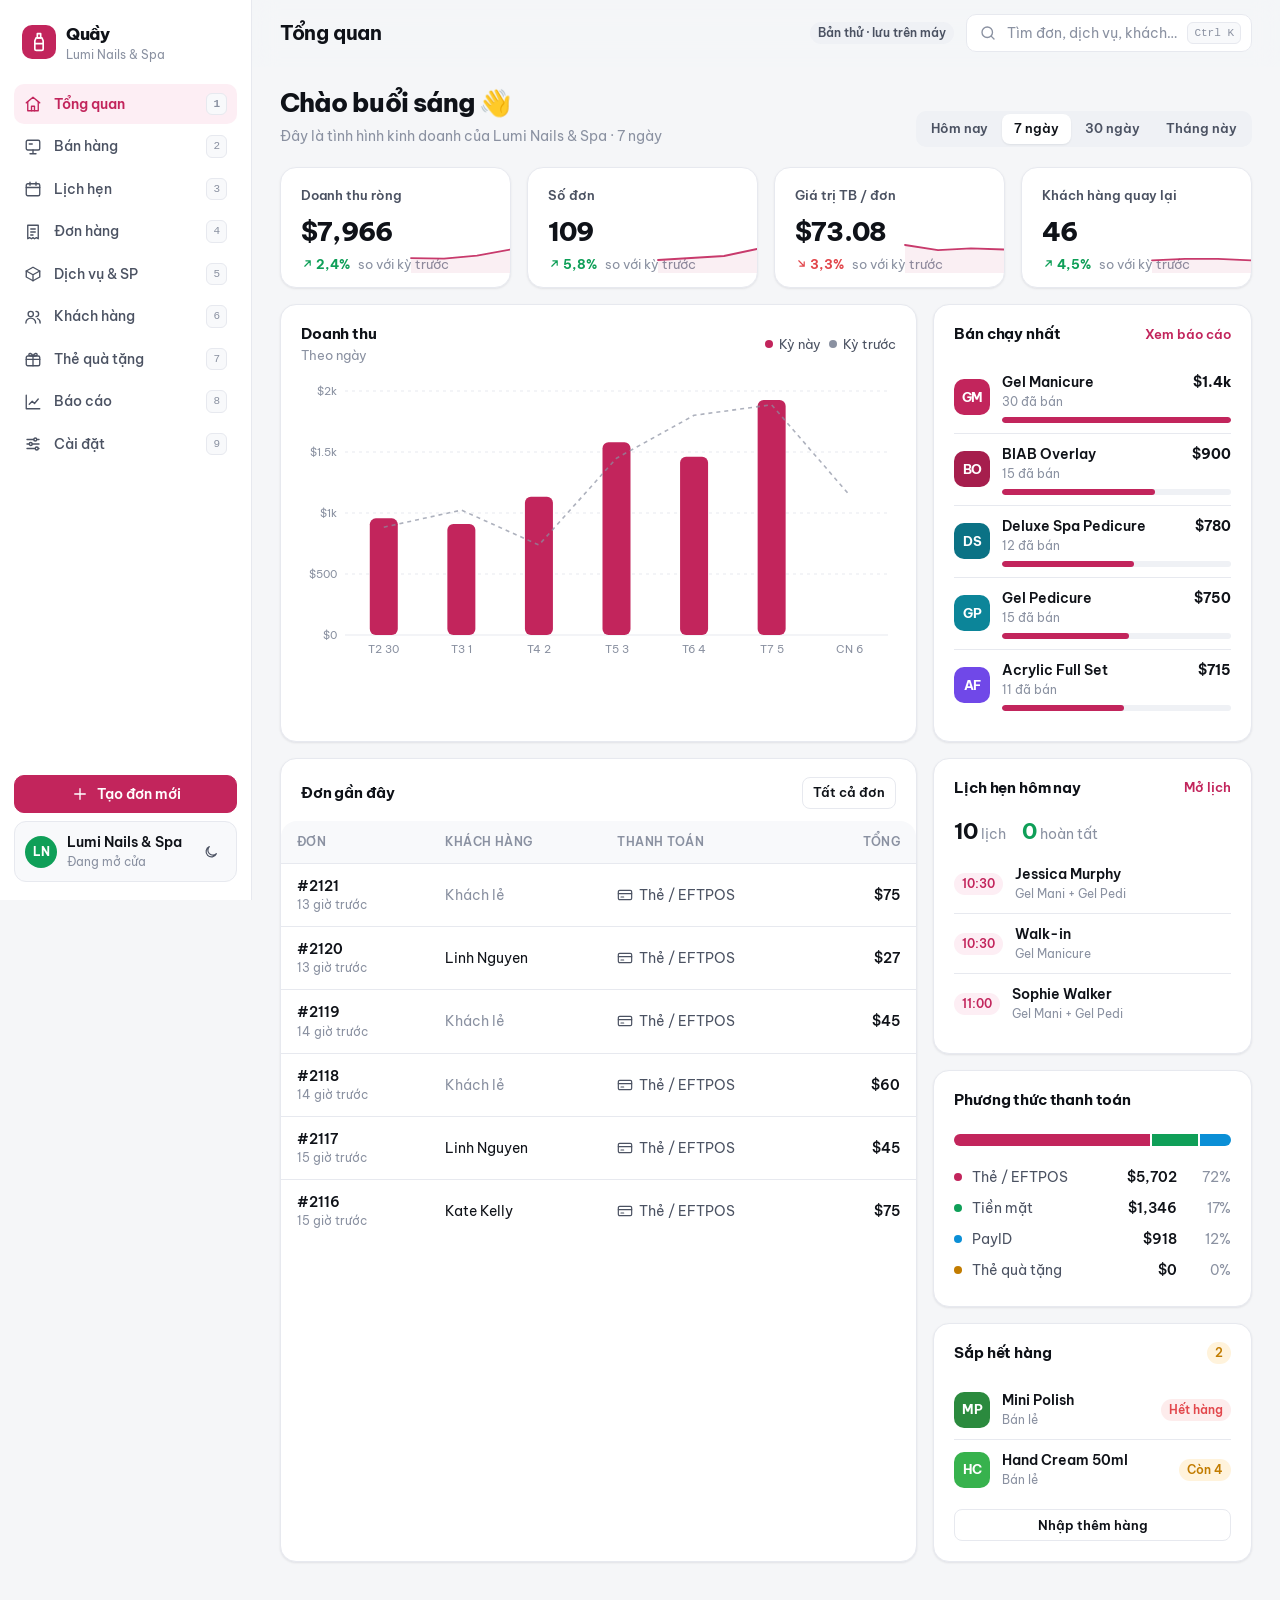
==== commit 8c0aad51: "Sync app with server-ready version Co-Authored-By: Claude Opus 5.5 <noreply@anthropic.com> Claude-Se" ====
--- a/ban-hang/index.html
+++ b/ban-hang/index.html
@@ -432,6 +432,7 @@
     <header class="top">
       <h1 id="page-title">Tổng quan</h1>
       <div class="spacer"></div>
+      <span id="sync-pill"></span>
       <button class="searchbtn" data-act="palette" aria-label="Tìm kiếm"><span data-i="search"></span><span>Tìm đơn, dịch vụ, khách…</span><kbd class="kbd">Ctrl K</kbd></button>
       <button class="icon-btn" data-act="theme" aria-label="Đổi giao diện sáng/tối" id="theme-btn-2" style="display:none"></button>
     </header>
@@ -499,8 +500,14 @@
 const money=n=>{n=r2(n);const a=Math.abs(n);return (n<0?'−':'')+'$'+a.toLocaleString('en-AU',{minimumFractionDigits:a%1?2:0,maximumFractionDigits:2})};
 const money2=n=>{n=r2(n);return (n<0?'−':'')+'$'+Math.abs(n).toLocaleString('en-AU',{minimumFractionDigits:2,maximumFractionDigits:2})};
 const parseMoney=s=>{const v=parseFloat(String(s??'').replace(/[^\d.]/g,''));return isFinite(v)?r2(v):0};
-const fDayEn=t=>new Date(t).toLocaleDateString('en-AU',{weekday:'long',day:'numeric',month:'long'});
-const fTimeEn=t=>new Date(t).toLocaleTimeString('en-AU',{hour:'numeric',minute:'2-digit'});
+const fDayEn=(t,tz)=>new Date(t).toLocaleDateString('en-AU',{weekday:'long',day:'numeric',month:'long',...(tz?{timeZone:tz}:{})});
+const fTimeEn=(t,tz)=>new Date(t).toLocaleTimeString('en-AU',{hour:'numeric',minute:'2-digit',...(tz?{timeZone:tz}:{})});
+const LOCAL_TZ=(()=>{try{return Intl.DateTimeFormat().resolvedOptions().timeZone}catch(e){return undefined}})();
+function tzParts(ts,tz){return Object.fromEntries(new Intl.DateTimeFormat('en-US',{timeZone:tz,hourCycle:'h23',year:'numeric',month:'2-digit',day:'2-digit',hour:'2-digit',minute:'2-digit',second:'2-digit'}).formatToParts(new Date(ts)).filter(x=>x.type!=='literal').map(x=>[x.type,+x.value]))}
+function tzOffset(ts,tz){const p=tzParts(ts,tz);return (Date.UTC(p.year,p.month-1,p.day,p.hour,p.minute,p.second)-Math.floor(ts/1000)*1000)/6e4}
+// Thời điểm (ms) của ngày y/m/d, phút thứ `min` theo giờ của tiệm
+function shopTime(y,m,d,min,tz){const base=Date.UTC(y,m,d,0,min);let t=base-tzOffset(base,tz)*6e4;const o2=tzOffset(t,tz);t=base-o2*6e4;return t}
+function shopDay(idx,tz){const p=tzParts(Date.now(),tz);const d=new Date(Date.UTC(p.year,p.month-1,p.day+idx,12));return {y:d.getUTCFullYear(),m:d.getUTCMonth(),d:d.getUTCDate(),wd:d.toLocaleDateString('en-AU',{weekday:'short',timeZone:'UTC'})}}
 const compact=n=>{n=r2(n);const a=Math.abs(n);if(a>=1e6)return '$'+(n/1e6).toFixed(1)+'M';if(a>=1e4)return '$'+Math.round(n/1e3)+'k';if(a>=1e3)return '$'+(n/1e3).toFixed(1).replace('.0','')+'k';return money(n)};
 const DAY=864e5;
 const sod=t=>{const d=new Date(t);d.setHours(0,0,0,0);return d.getTime()};
@@ -634,10 +641,114 @@
 const gcFind=code=>{const n=gcNorm(code);return n?S.vouchers.find(v=>gcNorm(v.code)===n||gcNorm(v.code)==='GC'+n):null};
 function gcState(v){const now=Date.now();if(v.status==='void')return {k:'void',label:'Đã huỷ',cls:''};if(v.balance<=0)return {k:'used',label:'Đã dùng hết',cls:''};if(v.expires<now)return {k:'expired',label:'Hết hạn',cls:'red'};if(v.balance<v.amount)return {k:'partial',label:'Đang dùng',cls:'amber'};return {k:'new',label:'Chưa dùng',cls:'green'}}
 function gcCardHtml(v,big){return `<div class="gc-card ${big?'big':''}" style="background:${GC_DESIGNS[v.design]||GC_DESIGNS.indigo}">
-  <div class="gc-top"><span>${esc(S.settings.store)}</span><span class="gc-tag">${ic('gift',14,2)}Gift card</span></div>
+  <div class="gc-top"><span>${esc(storeName())}</span><span class="gc-tag">${ic('gift',14,2)}Gift card</span></div>
   <div><div class="gc-amt num">${money(v.amount)}</div>${v.to?`<div class="gc-to">For ${esc(v.to)}</div>`:''}</div>
   <div class="gc-bot"><span class="gc-code">${esc(v.code||'GC-••••-••••')}</span><span>Valid to ${fDateY(v.expires||Date.now()+3*365*DAY)}</span></div></div>`}
-let saveT;function save(){clearTimeout(saveT);saveT=setTimeout(()=>{try{localStorage.setItem(KEY,JSON.stringify(S))}catch(e){}},150)}
+let saveT;function save(){if(CLOUD.on){if(CLOUD.loaded)queueSync();return}clearTimeout(saveT);saveT=setTimeout(()=>{try{localStorage.setItem(KEY,JSON.stringify(S))}catch(e){}},150)}
+
+/* =========================================================
+   CLOUD: đồng bộ với máy chủ Quầy (khi app được mở từ VPS)
+   ========================================================= */
+const CLOUD={on:false,loaded:false,token:null,client:'d'+Math.random().toString(36).slice(2,10),rev:0,synced:new Map(),flushT:null,busy:false,status:'ok',pub:null,es:null,viewDirty:false};
+const lsGet=k=>{try{return localStorage.getItem(k)}catch(e){return null}};
+const lsSet=(k,v)=>{try{v==null?localStorage.removeItem(k):localStorage.setItem(k,v)}catch(e){}};
+async function api(method,path,body){
+  let r;
+  try{r=await fetch(path,{method,cache:'no-store',headers:{'Content-Type':'application/json',...(CLOUD.token?{Authorization:'Bearer '+CLOUD.token}:{})},body:body===undefined?undefined:JSON.stringify(body)})}
+  catch(e){throw Object.assign(new Error('Không kết nối được máy chủ. Kiểm tra mạng rồi thử lại.'),{offline:true})}
+  let j={};try{j=await r.json()}catch(e){}
+  if(r.status===401&&!path.startsWith('/api/public')&&path!=='/api/login'){cloudLogout(true);throw new Error('Phiên đăng nhập đã hết, vui lòng đăng nhập lại')}
+  if(!r.ok)throw Object.assign(new Error(j.error||('Lỗi máy chủ ('+r.status+')')),{status:r.status});
+  return j;
+}
+const DOC_COLS=['products','customers','orders','bookings','vouchers'];
+function docsOf(){const m=new Map();m.set('meta/shop',{col:'meta',id:'shop',data:{settings:S.settings,categories:S.categories,staff:S.staff,services:S.services}});for(const c of DOC_COLS)for(const x of (S[c]||[]))m.set(c+'/'+x.id,{col:c,id:x.id,data:x});return m}
+function fromState(st){
+  const meta=(st.meta||[])[0]||{};
+  S={v:3,settings:meta.settings||{},categories:meta.categories||[],staff:meta.staff||[],services:meta.services||[],products:st.products||[],customers:st.customers||[],orders:(st.orders||[]).sort((a,b)=>a.ts-b.ts),bookings:st.bookings||[],vouchers:st.vouchers||[],seq:0};
+  CLOUD.synced=new Map();for(const [k,d] of docsOf())CLOUD.synced.set(k,JSON.stringify(d.data));
+}
+function syncPill(){
+  if(!CLOUD.on)return '<span id="sync-pill" class="pill hide-sm" title="Dữ liệu chỉ lưu trên trình duyệt này. Chạy trên máy chủ để dùng chung nhiều máy.">Bản thử · lưu trên máy</span>';
+  if(!CLOUD.loaded)return '<span id="sync-pill"></span>';
+  const m={ok:['green','Đã đồng bộ'],saving:['amber','Đang lưu…'],offline:['red','Mất kết nối · sẽ tự gửi lại']}[CLOUD.status]||['','…'];
+  return `<span id="sync-pill" class="pill ${m[0]}" title="${m[1]}"><i class="dot" style="background:currentColor"></i><span class="hide-sm">${m[1]}</span></span>`;
+}
+function setSync(st){CLOUD.status=st;const el=$('#sync-pill');if(el)el.outerHTML=syncPill()}
+function queueSync(delay=250){clearTimeout(CLOUD.flushT);CLOUD.flushT=setTimeout(flush,delay)}
+async function flush(){
+  if(!CLOUD.on||!CLOUD.loaded)return;
+  if(CLOUD.busy){queueSync(300);return}
+  const cur=docsOf();const puts=[],dels=[],sent=[];
+  for(const [k,d] of cur){const js=JSON.stringify(d.data);if(CLOUD.synced.get(k)===js)continue;if(d.col==='vouchers'&&CLOUD.synced.has(k))continue;puts.push(d);sent.push([k,js])}
+  for(const k of CLOUD.synced.keys()){if(cur.has(k))continue;const i=k.indexOf('/');const col=k.slice(0,i),id=k.slice(i+1);if(col==='vouchers'||col==='orders')continue;dels.push({col,id})}
+  if(!puts.length&&!dels.length){setSync('ok');return}
+  CLOUD.busy=true;setSync('saving');
+  try{
+    const r=await api('POST','/api/sync',{client:CLOUD.client,puts,dels});
+    for(const [k,js] of sent)CLOUD.synced.set(k,js);
+    for(const d of dels)CLOUD.synced.delete(d.col+'/'+d.id);
+    for(const v of (r.rejected||[]))if(v)applyDoc('vouchers',v.id,v);
+    CLOUD.busy=false;setSync('ok');
+  }catch(e){CLOUD.busy=false;if(CLOUD.token){setSync('offline');queueSync(5000)}}
+}
+function applyDoc(col,id,data){
+  const k=col+'/'+id;
+  if(col==='meta'){if(data){S.settings=data.settings||S.settings;S.categories=data.categories||S.categories;S.staff=data.staff||S.staff;S.services=data.services||S.services}}
+  else if(S[col]){const arr=S[col];const i=arr.findIndex(x=>x.id===id);if(data==null){if(i>=0)arr.splice(i,1)}else if(i>=0)arr[i]=data;else{arr.push(data);if(col==='orders')arr.sort((a,b)=>a.ts-b.ts)}}
+  if(data==null)CLOUD.synced.delete(k);else CLOUD.synced.set(k,JSON.stringify(data));
+}
+function onRemote(msg){
+  if(msg.hello){if(msg.rev>CLOUD.rev)catchUp();return}
+  if(msg.rev)CLOUD.rev=Math.max(CLOUD.rev,msg.rev);
+  if(msg.origin===CLOUD.client)return;
+  for(const d of msg.docs||[])applyDoc(d.col,d.id,d.data);
+  remoteRender();
+}
+async function catchUp(){try{const r=await api('GET','/api/changes?since='+CLOUD.rev);for(const d of r.docs)applyDoc(d.col,d.id,d.data);CLOUD.rev=r.rev;remoteRender()}catch(e){}}
+function remoteRender(){
+  if(!CLOUD.loaded||route()==='dat-lich')return;
+  const a=document.activeElement;
+  if($('#overlay-root').children.length||(a&&/INPUT|TEXTAREA|SELECT/.test(a.tagName)&&$('#view').contains(a))){CLOUD.viewDirty=true;return}
+  CLOUD.viewDirty=false;
+  if(route()==='ban-hang')refreshPOS();else render();
+}
+function connectEvents(){
+  if(CLOUD.es)CLOUD.es.close();
+  const es=new EventSource('/api/events?token='+encodeURIComponent(CLOUD.token));CLOUD.es=es;
+  es.onmessage=e=>{try{onRemote(JSON.parse(e.data))}catch(_){}};
+  es.onerror=()=>{if(CLOUD.loaded)setSync('offline')};
+  es.onopen=()=>{queueSync(10)};
+}
+function cloudLogout(expired){
+  lsSet('quay.token',null);CLOUD.token=null;CLOUD.loaded=false;if(CLOUD.es){CLOUD.es.close();CLOUD.es=null}
+  UI.gate='login';UI.gateErr=expired?'Phiên đăng nhập đã hết hạn. Vui lòng đăng nhập lại.':'';render();
+}
+async function enterApp(){
+  if(!CLOUD.token){UI.gate='login';render();return}
+  UI.gate='loading';render();
+  try{
+    const st=await api('GET','/api/state');CLOUD.rev=st.rev;
+    if(!(st.meta||[]).length){UI.gate='setup';render();return}
+    fromState(st);CLOUD.loaded=true;UI.gate=null;applyTheme();connectEvents();setSync('ok');render();
+  }catch(e){if(CLOUD.token){UI.gate='login';UI.gateErr=e.message;render()}}
+}
+async function startCloud(data){
+  S=data;CLOUD.synced=new Map();CLOUD.loaded=true;UI.gate=null;
+  render();await flush();connectEvents();render();
+}
+async function loadPub(){try{CLOUD.pub=await api('GET','/api/public')}catch(e){CLOUD.pub={error:e.message,store:'',address:'',phone:'',services:[],staff:[],busy:[],open:9,close:19}}}
+async function gcOp(id,op,extra={}){
+  if(CLOUD.on){const r=await api('POST','/api/gc-op',{id,op,client:CLOUD.client,...extra});applyDoc('vouchers',id,r.voucher);return r.voucher}
+  const v=gcById(id);const now=Date.now();const a=r2(extra.amt||0);
+  if(op==='refund'){v.balance=r2(Math.min(v.amount,v.balance+a));v.log.push({ts:now,type:'refund',amt:a,order:extra.order})}
+  else if(op==='extend'){v.expires=Math.max(v.expires,now)+(extra.days||91)*DAY;v.log.push({ts:now,type:'extend',amt:0})}
+  else if(op==='void'){if(v.status!=='void'){v.log.push({ts:now,type:'void',amt:v.balance,order:extra.order});v.status='void'}}
+  save();return v;
+}
+const paidAmt=o=>r2(o.total-(o.gift?o.gift.amt:0)+(o.tip||0)+(o.surcharge||0));
+const storeName=()=>CLOUD.on&&!CLOUD.loaded&&CLOUD.pub?CLOUD.pub.store:S.settings.store;
+window.addEventListener('beforeunload',e=>{if(CLOUD.on&&CLOUD.loaded&&(CLOUD.busy||CLOUD.status==='offline'||CLOUD.flushT&&CLOUD.status==='saving')){e.preventDefault();e.returnValue=''}});
 S=load();save();
 
 const prodById=id=>S.products.find(p=>p.id===id);
@@ -700,7 +811,8 @@
   {id:'bao-cao',label:'Báo cáo',icon:'chart',key:'8'},
   {id:'cai-dat',label:'Cài đặt',icon:'settings',key:'9'},
 ];
-const UI={range:'7d',rRange:'30d',posCat:'all',posQ:'',oQ:'',oMethod:'all',oStatus:'all',oLimit:40,pQ:'',pCat:'all',cQ:'',cSort:'spent',gQ:'',gF:'all',bDate:sod(Date.now()),pb:{svc:null,staff:'any',day:sod(Date.now()),slot:null,name:'',phone:'',note:'',done:null}};
+const UI_GB={amount:100,design:'rose',to:'',from:'',phone:'',email:'',msg:'',sending:false};
+const UI={range:'7d',rRange:'30d',posCat:'all',posQ:'',oQ:'',oMethod:'all',oStatus:'all',oLimit:40,pQ:'',pCat:'all',cQ:'',cSort:'spent',gQ:'',gF:'all',gb:UI_GB,bDate:sod(Date.now()),pb:{svc:null,staff:'any',day:sod(Date.now()),slot:null,name:'',phone:'',note:'',done:null}};
 const cart={staff:null,lines:new Map(),cust:null,disc:{type:'pct',v:0},note:'',booking:null,gcNew:{},redeem:null};
 const BN=['tong-quan','ban-hang','lich-hen','don-hang'];
 const route=()=>{const r=(location.hash||'').replace(/^#\/?/,'');return r==='dat-lich'||ROUTES.some(x=>x.id===r)?r:'tong-quan'};
@@ -711,6 +823,7 @@
   $('#nav').innerHTML=ROUTES.map(x=>`<a href="#${x.id}" class="${x.id===r?'on':''}" ${x.id===r?'aria-current="page"':''}>${ic(x.icon)}${x.label}<kbd class="kbd" aria-hidden="true">${x.key}</kbd></a>`).join('');
   $('#bottom-nav').innerHTML=BN.map(id=>{const x=ROUTES.find(y=>y.id===id);return `<a href="#${id}" class="${id===r?'on':''}">${ic(x.icon,22)}${x.label}</a>`}).join('')+`<button data-act="more-menu" class="${BN.includes(r)?'':'on'}">${ic('more',22)}Thêm</button>`;
   document.body.classList.toggle('public',r==='dat-lich');
+  {const sp=$('#sync-pill');if(sp)sp.outerHTML=syncPill()}
   $('#page-title').textContent=(ROUTES.find(x=>x.id===r)||{label:'Đặt lịch'}).label;
   $('#brand-mark').innerHTML=ic('polish',20,2);
   $('#side-store').textContent=S.settings.store;
@@ -724,6 +837,12 @@
 function render(){
   renderShell();
   const r=route();const v=$('#view');
+  if(CLOUD.on&&r==='dat-lich'&&!CLOUD.pub){v.innerHTML='<div class="empty">Loading…</div>';loadPub().then(render);return}
+  if(CLOUD.on&&r!=='dat-lich'&&!CLOUD.loaded){
+    if(!UI.gate){UI.gate='loading';enterApp();}
+    document.body.classList.add('public');v.classList.remove('full');
+    v.innerHTML=vGate();hydrateIcons(v);const pw=$('#lg-pw');if(pw)pw.focus();return;
+  }
   v.classList.toggle('full',r==='ban-hang');
   v.innerHTML=VIEWS[r]();
   hydrateIcons(v);
@@ -780,6 +899,24 @@
   if(x+w>innerWidth-8)x=e.clientX-w-14;if(y<8)y=e.clientY+16;
   tip.style.left=x+'px';tip.style.top=y+'px';
 });
+
+/* =========================================================
+   GATE: đăng nhập / khởi tạo (chế độ máy chủ)
+   ========================================================= */
+function vGate(){
+  const head=`<div class="pub-head"><div class="brand-mark">${ic('polish',24,2)}</div><div><h2>Quầy</h2><div class="muted">Quản lý tiệm nail</div></div></div>`;
+  if(UI.gate==='loading')return head+'<div class="card card-b"><div class="empty">Đang tải dữ liệu…</div></div>';
+  if(UI.gate==='setup')return head+`<div class="card card-b stack"><h3 style="margin:0">Bắt đầu sử dụng</h3><p class="muted" style="margin:0">Máy chủ chưa có dữ liệu. Chọn một cách để bắt đầu (làm một lần duy nhất).</p>
+    <button class="svc" data-act="setup-empty"><div class="tile" style="background:var(--accent)">${ic('plus',18,2)}</div><div class="grow"><div class="cell-main">Bắt đầu cho tiệm thật</div><div class="cell-sub">Có sẵn danh sách dịch vụ nail và 4 thợ mẫu để sửa lại. Chưa có đơn, khách, lịch.</div></div></button>
+    <button class="svc" data-act="setup-demo"><div class="tile" style="background:var(--text-3)">${ic('chart',18,2)}</div><div class="grow"><div class="cell-main">Dùng dữ liệu mẫu để thử</div><div class="cell-sub">70 ngày đơn hàng, khách, lịch hẹn, thẻ quà tặng giả lập. Xoá được trong Cài đặt.</div></div></button></div>`;
+  return head+`<div class="card card-b"><h3 style="margin:0 0 6px">Đăng nhập tiệm</h3><p class="muted" style="margin:0 0 16px">Nhập mật khẩu tiệm (đặt trong file .env trên máy chủ). Mỗi máy chỉ cần đăng nhập một lần.</p>
+    <form id="login-f" class="stack" style="gap:12px"><div class="field"><label for="lg-pw">Mật khẩu</label><input class="input" type="password" id="lg-pw" autocomplete="current-password" required></div>
+    <div class="field"><label for="lg-dev">Tên máy này</label><input class="input" id="lg-dev" placeholder="VD: iPad quầy, điện thoại chủ tiệm" value="${esc(lsGet('quay.device')||'')}"></div>
+    ${UI.gateErr?`<div class="alert-row" style="background:var(--red-soft);color:var(--red)">${ic('alert',16)}${esc(UI.gateErr)}</div>`:''}
+    <button class="btn primary lg block" type="submit">Đăng nhập</button></form>
+    <div style="text-align:center;margin-top:14px"><a href="#dat-lich" class="muted" style="font-size:12.5px">Trang đặt lịch cho khách →</a></div></div>`;
+}
+function emptyShop(){const d=seed();d.orders=[];d.customers=[];d.bookings=[];d.vouchers=[];d.seq=1001;return d}
 
 /* =========================================================
    VIEW: DASHBOARD
@@ -917,7 +1054,7 @@
 
 function openCheckout(){
   const T=cartTotals();if(!T.qty)return;
-  const st={method:'card',given:0,tip:0,done:null};const due=()=>r2(T.due+st.tip);
+  const st={method:'card',given:0,tip:0,done:null};const sur=()=>st.method==='card'&&T.due?r2((T.due+st.tip)*(+S.settings.surcharge||0)/100):0;const due=()=>r2(T.due+st.tip+sur());
   const quick=()=>{const t=due();const set=new Set([t]);for(const u of [5,10,20,50,100]){const v=Math.ceil(t/u)*u;if(v>t)set.add(v)}return [...set].sort((a,b)=>a-b).slice(0,4)};
   const body=()=>{
     if(st.done)return receiptView(st.done,true);
@@ -927,7 +1064,7 @@
     <div class="modal-f"><button class="btn" data-act="close">Huỷ</button><button class="btn primary" id="pay-ok">${ic('check')}Xác nhận</button></div>`;
     return `<div class="modal-h"><h3>Thanh toán</h3><button class="icon-btn" data-act="close" aria-label="Đóng">${ic('x')}</button></div>
     <div class="modal-b">
-      <div class="due"><div class="lbl">Khách cần trả</div><div class="amt num">${money2(due())}</div><div class="muted">${T.qty} dịch vụ${cart.cust?' · '+esc(custById(cart.cust).name):''}${T.redeem?' · đã trừ thẻ quà tặng '+money(T.redeem):''}${st.tip?' · gồm tip '+money(st.tip):''}</div></div>
+      <div class="due"><div class="lbl">Khách cần trả</div><div class="amt num">${money2(due())}</div><div class="muted">${T.qty} dịch vụ${cart.cust?' · '+esc(custById(cart.cust).name):''}${T.redeem?' · đã trừ thẻ quà tặng '+money(T.redeem):''}${st.tip?' · gồm tip '+money(st.tip):''}${sur()?' · gồm phụ phí thẻ '+money2(sur()):''}</div></div>
       <div class="field" style="margin-bottom:16px"><label>Tip cho thợ${sf?' '+esc(sf.name):''} <span class="muted" style="font-weight:500">(không tính vào doanh thu)</span></label><div class="quick" style="grid-template-columns:repeat(5,1fr);margin-top:0">${[0,5,10,15,20].map(x=>`<button class="btn sm ${st.tip===x?'primary':''}" data-tip="${x}">${x?money(x):'Không'}</button>`).join('')}</div></div>
       <div class="pay-methods">${Object.entries(METHODS).filter(([k])=>PAY_METHODS.includes(k)).map(([k,x])=>`<button class="pm ${m===k?'on':''}" data-pm="${k}">${ic(x.icon,22)}${x.label}</button>`).join('')}</div>
       ${m==='cash'?`<div class="field"><label for="given">Tiền khách đưa ($)</label><input class="input num" id="given" inputmode="decimal" placeholder="0.00" value="${st.given||''}" style="height:48px;font-size:18px;font-weight:650"></div>
@@ -945,18 +1082,22 @@
     el.querySelectorAll('[data-q]').forEach(b=>b.onclick=()=>{st.given=+b.dataset.q;rerender()});
     el.querySelectorAll('[data-tip]').forEach(b=>b.onclick=()=>{st.tip=+b.dataset.tip;rerender()});
     const g=$('#given',el);if(g){g.oninput=()=>{const v=parseMoney(g.value);st.given=v;const ch=$('#change',el);const c=r2(v-due());ch.style.display=v?'':'none';ch.className='change'+(c<0?' neg':'');ch.innerHTML=`<span>${c<0?'Còn thiếu':'Tiền thối lại'}</span><span class="num">${money2(Math.abs(c))}</span>`;$('#pay-ok',el).disabled=v>0&&v<due()};setTimeout(()=>g.focus(),50);g.onkeydown=e=>{if(e.key==='Enter'&&!$('#pay-ok',el).disabled)$('#pay-ok',el).click()}}
-    const ok=$('#pay-ok',el);if(ok)ok.onclick=()=>{if(!cart.staff&&S.staff.length){toast('Chọn thợ làm cho đơn này trước','alert');return}st.done=completeSale(T.due?st.method:'gift',st.method==='cash'&&T.due?(st.given||due()):due(),st.tip);rerender()};
+    const ok=$('#pay-ok',el);if(ok)ok.onclick=async()=>{if(!cart.staff&&S.staff.length){toast('Chọn thợ làm cho đơn này trước','alert');return}
+      ok.disabled=true;const method=T.due?st.method:'gift';const oid=uid();let no=null;
+      try{if(CLOUD.on){no=(await api('POST','/api/next-no')).no;if(T.redeem){const r=await api('POST','/api/gc-op',{id:cart.redeem,op:'redeem',amt:T.redeem,order:oid,client:CLOUD.client});applyDoc('vouchers',r.voucher.id,r.voucher)}}}
+      catch(e){ok.disabled=false;toast(e.message,'alert');if(e.status===409){cart.redeem=null;closeOverlay();refreshPOS()}return}
+      st.done=completeSale(method,st.method==='cash'&&T.due?(st.given||due()):due(),st.tip,{oid,no,redeemDone:CLOUD.on,surcharge:sur()});rerender()};
   }
   bind();
 }
-function completeSale(method,given,tip=0){
+function completeSale(method,given,tip=0,opts={}){
   const T=cartTotals();
-  const now=Date.now();const oid=uid();const sold=[];
+  const now=Date.now();const oid=opts.oid||uid();const sold=[];
   const items=[...cart.lines].map(([pid,q])=>{const p=lineInfo(pid);if(!p)return null;
     if(p.gc){const g=cart.gcNew[pid];const v={id:'g'+uid(),code:gcCode(),amount:g.amount,balance:g.amount,cust:cart.cust,to:g.to,msg:g.msg,design:g.design,created:now,expires:now+Math.max(36,+S.settings.gcMonths||36)*30.44*DAY,status:'active',order:oid,log:[{ts:now,type:'issue',amt:g.amount,order:oid}]};S.vouchers.push(v);sold.push(v.id);return {p:'gc:'+v.id,n:'Thẻ quà tặng '+v.code,q:1,pr:g.amount,c:0}}
     if(tracks(p))p.stock=Math.max(0,p.stock-q);return {p:pid,n:p.name,q,pr:p.price,c:p.cost,s:p.service?1:0}}).filter(Boolean);
-  const o={id:oid,no:S.seq++,ts:now,items,sub:T.sub,disc:T.disc,tax:T.tax,total:T.total,method,cust:cart.cust,staff:cart.staff,tip,status:'paid',note:cart.note,given,gcSold:T.gc,soldVouchers:sold};
-  if(T.redeem){const v=gcById(cart.redeem);v.balance-=T.redeem;v.log.push({ts:now,type:'redeem',amt:T.redeem,order:oid});o.gift={vid:v.id,code:v.code,amt:T.redeem}}
+  const o={id:oid,no:opts.no||S.seq++,ts:now,surcharge:opts.surcharge||0,items,sub:T.sub,disc:T.disc,tax:T.tax,total:T.total,method,cust:cart.cust,staff:cart.staff,tip,status:'paid',note:cart.note,given,gcSold:T.gc,soldVouchers:sold};
+  if(T.redeem){const v=gcById(cart.redeem);if(!opts.redeemDone){v.balance=r2(v.balance-T.redeem);v.log.push({ts:now,type:'redeem',amt:T.redeem,order:oid})}o.gift={vid:v.id,code:v.code,amt:T.redeem}}
   S.orders.push(o);
   if(cart.booking){const b=S.bookings.find(x=>x.id===cart.booking);if(b){b.status='done';b.order=o.id}}
   save();
@@ -966,7 +1107,7 @@
 }
 function receiptView(o,fresh){
   const c=custById(o.cust);
-  return `${fresh?`<div class="modal-h"><div style="flex:1"></div><button class="icon-btn" data-act="close" aria-label="Đóng">${ic('x')}</button></div><div class="modal-b" style="padding-top:0"><div class="success"><div class="ring">${ic('check',36,2.4)}</div><h3 style="margin:0;font-size:20px">Thanh toán thành công</h3><div class="muted">Đơn #${o.no} · ${METHODS[o.method].label}${o.method==='cash'&&o.given>(o.total-(o.gift?o.gift.amt:0)+(o.tip||0))?' · Thối lại '+money2(o.given-(o.total-(o.gift?o.gift.amt:0)+(o.tip||0))):''}${o.tip?' · Tip '+money(o.tip):''}</div></div>
+  return `${fresh?`<div class="modal-h"><div style="flex:1"></div><button class="icon-btn" data-act="close" aria-label="Đóng">${ic('x')}</button></div><div class="modal-b" style="padding-top:0"><div class="success"><div class="ring">${ic('check',36,2.4)}</div><h3 style="margin:0;font-size:20px">Thanh toán thành công</h3><div class="muted">Đơn #${o.no} · ${METHODS[o.method].label}${o.method==='cash'&&o.given>paidAmt(o)?' · Thối lại '+money2(o.given-paidAmt(o)):''}${o.tip?' · Tip '+money(o.tip):''}</div></div>
   ${(o.soldVouchers||[]).map(id=>{const v=gcById(id);return v?`<div style="margin-top:14px">${gcCardHtml(v)}<div class="row" style="margin-top:8px"><button class="btn sm" data-act="gc-copy-msg" data-v="${v.id}">${ic('copy',15)}Sao chép tin nhắn gửi khách</button><button class="btn sm ghost" data-act="gc-open" data-v="${v.id}">Xem thẻ</button></div></div>`:''}).join('')}`:'<div>'}
   <div class="receipt" id="print-area">
     <div class="c" style="font-weight:700;font-size:14px">${esc(S.settings.store)}</div>
@@ -980,9 +1121,10 @@
     <div class="r" style="font-weight:700;font-size:14px"><span>TOTAL</span><span>${money2(o.total)}</span></div>
     <div class="r"><span>Includes GST</span><span>${money2((o.total-(o.gcSold||0))/11)}</span></div>
     ${o.gift?`<div class="r"><span>Gift card ${esc(o.gift.code)}</span><span>${money2(o.gift.amt)}</span></div>`:''}
-    ${o.method!=='gift'?`<div class="r"><span>${METHODS[o.method].en}</span><span>${money2(o.given||(o.total-(o.gift?o.gift.amt:0)+(o.tip||0)))}</span></div>`:''}
+    ${o.method!=='gift'?`<div class="r"><span>${METHODS[o.method].en}</span><span>${money2(o.given||paidAmt(o))}</span></div>`:''}
+    ${o.surcharge?`<div class="r"><span>Card surcharge</span><span>${money2(o.surcharge)}</span></div>`:''}
     ${o.tip?`<div class="r"><span>Tip${staffById(o.staff)?' for '+esc(staffById(o.staff).name):''}</span><span>${money2(o.tip)}</span></div>`:''}
-    ${o.method==='cash'&&o.given>(o.total-(o.gift?o.gift.amt:0)+(o.tip||0))?`<div class="r"><span>Change</span><span>${money2(o.given-(o.total-(o.gift?o.gift.amt:0)+(o.tip||0)))}</span></div>`:''}
+    ${o.method==='cash'&&o.given>paidAmt(o)?`<div class="r"><span>Change</span><span>${money2(o.given-paidAmt(o))}</span></div>`:''}
     ${o.status!=='paid'?'<div class="c" style="font-weight:700;margin-top:6px">*** REFUNDED ***</div>':''}
     <hr><div class="c">Thank you, see you again soon! 💅</div>
   </div></div>
@@ -1219,6 +1361,21 @@
 /* =========================================================
    VIEW: SETTINGS
    ========================================================= */
+function serverCard(){
+  if(!CLOUD.on)return `<div class="card"><div class="card-h"><h3>Máy chủ</h3><div class="right"><span class="pill">Bản thử</span></div></div><div class="card-b muted">App đang chạy ở chế độ thử, dữ liệu chỉ lưu trên trình duyệt này. Cài máy chủ Quầy trên VPS (xem quay-server/HUONG-DAN.md) để mọi máy dùng chung dữ liệu, nhận lịch đặt online, gửi SMS và bán thẻ quà tặng online.</div></div>`;
+  if(!UI.srv&&!UI.srvLoading){UI.srvLoading=true;api('GET','/api/status').then(r=>{UI.srv=r;UI.srvLoading=false;if(route()==='cai-dat')render()},()=>{UI.srvLoading=false})}
+  const r=UI.srv;const on=(x,l)=>`<span class="pill ${x?'green':''}">${x?ic('check',12,2.4)+l:'Chưa bật'}</span>`;
+  const pub=location.origin+location.pathname+'#dat-lich';
+  return `<div class="card"><div class="card-h"><h3>Máy chủ</h3><div class="right">${syncPill()}</div></div><div class="card-b stack" style="gap:12px">
+    <div class="row"><span style="flex:1;color:var(--text-2)">SMS xác nhận & nhắc lịch</span>${r?on(r.sms,r.sms==='clicksend'?'ClickSend':'Twilio'):'…'}</div>
+    <div class="row"><span style="flex:1;color:var(--text-2)">Bán thẻ quà tặng online (Stripe)</span>${r?on(r.stripe,'Đã bật'):'…'}</div>
+    <div class="row"><span style="flex:1;color:var(--text-2)">Sao lưu gần nhất</span><span class="muted num">${r&&r.backups.length?esc(r.backups[r.backups.length-1].replace('quay-','').replace('.db','')):'…'}</span></div>
+    <div class="field"><label for="pub-link">Link đặt lịch cho khách</label><div class="row"><input class="input" id="pub-link" readonly value="${esc(pub)}"><button class="btn" data-act="copy-pub">${ic('copy',15)}Chép</button></div></div>
+    ${r&&r.sms?`<div class="field"><label for="sms-ph">Gửi SMS thử</label><div class="row"><input class="input" id="sms-ph" inputmode="tel" placeholder="04xx xxx xxx"><button class="btn" data-act="sms-test">Gửi</button></div></div>
+      ${r.smsLog.length?`<div class="list">${r.smsLog.slice(0,5).map(l=>`<div class="list-item"><div class="grow"><div class="cell-main">${esc(l.to)} ${l.ok?'':'<span class="pill red">Lỗi</span>'}</div><div class="cell-sub">${fDT(l.ts)} · ${esc(l.ok?l.body.slice(0,70):l.error||'')}</div></div></div>`).join('')}</div>`:''}`:''}
+    <div class="row" style="flex-wrap:wrap"><button class="btn" data-act="logout">Đăng xuất máy này</button><button class="btn danger" data-act="logout-all">Đăng xuất mọi máy</button></div>
+  </div></div>`;
+}
 function vSettings(){
   const s=S.settings;
   const kb=(k,d)=>`<div class="row" style="justify-content:space-between;padding:6px 0"><span style="color:var(--text-2)">${d}</span><kbd class="kbd">${k}</kbd></div>`;
@@ -1231,18 +1388,30 @@
         <div class="field"><label for="s-phone">Số điện thoại</label><input class="input" id="s-phone" data-set="phone" value="${esc(s.phone)}"></div>
         <div class="field"><label for="s-abn">ABN</label><input class="input num" id="s-abn" data-set="abn" value="${esc(s.abn||'')}" placeholder="12 345 678 901"><span class="hint">In trên hoá đơn (Tax invoice)</span></div>
         <div class="field span2"><label for="s-bank">PayID nhận chuyển khoản</label><input class="input" id="s-bank" data-set="bank" value="${esc(s.bank||'')}" placeholder="PayID: 04xx xxx xxx (Tên tài khoản)"><span class="hint">Hiện khi khách chọn trả bằng PayID. Giá dịch vụ đã gồm GST 10%; hoá đơn tự tách tiền GST.</span></div>
+        <div class="field"><label for="s-sur">Phụ phí thẻ (%)</label><input class="input num" id="s-sur" data-set="surcharge" type="number" min="0" max="5" step="0.1" value="${s.surcharge||0}"><span class="hint">Cộng thêm khi khách trả bằng thẻ. Phải báo khách trước; để 0 nếu không thu.</span></div>
         <div class="field"><label for="s-com">Hoa hồng thợ (%)</label><input class="input num" id="s-com" data-set="commission" type="number" min="0" max="100" value="${s.commission??40}"><span class="hint">Tính trên doanh thu dịch vụ</span></div>
         <div class="field"><label for="s-gcm">Hạn dùng thẻ quà tặng (tháng)</label><input class="input num" id="s-gcm" data-set="gcMonths" type="number" min="36" max="120" value="${s.gcMonths||36}"><span class="hint">Luật Úc: tối thiểu 3 năm (36 tháng)</span></div>
+      </div></div>
+      <div class="card"><div class="card-h"><h3>Thợ & giờ làm</h3><div class="right"><button class="btn sm" data-act="staff-add">${ic('plus',15)}Thêm thợ</button></div></div><div class="card-b stack" style="gap:10px">
+        ${S.staff.map(x=>`<div class="row"><div class="avatar" style="width:30px;height:30px;font-size:11px;background:${x.color}">${esc(initials(x.name))}</div><input class="input" id="st-${x.id}" data-staff="${x.id}" value="${esc(x.name)}" aria-label="Tên thợ"><button class="icon-btn sm" data-act="staff-del" data-v="${x.id}" aria-label="Xoá thợ ${esc(x.name)}">${ic('trash',15)}</button></div>`).join('')}
+        <div class="form-grid" style="margin-top:6px">
+          <div class="field"><label for="s-open">Mở cửa (giờ)</label><input class="input num" id="s-open" data-set="openHour" type="number" min="5" max="12" value="${s.openHour||9}"></div>
+          <div class="field"><label for="s-close">Đóng cửa (giờ)</label><input class="input num" id="s-close" data-set="closeHour" type="number" min="13" max="23" value="${s.closeHour||19}"></div>
+        </div><span class="hint muted" style="font-size:12px">Dùng cho lịch hẹn và giờ khách được đặt online.</span></div></div>
+      <div class="card"><div class="card-h"><h3>Dịch vụ cho khách đặt online</h3><div class="right"><button class="btn sm" data-act="svc-add">${ic('plus',15)}Thêm</button></div></div><div class="card-b stack" style="gap:8px">
+        <div class="row muted" style="font-size:12px"><span style="flex:1">Tên (tiếng Anh)</span><span style="width:74px">Phút</span><span style="width:84px">Giá ($)</span><span style="width:30px"></span></div>
+        ${S.services.map(x=>`<div class="row"><input class="input" id="sv-n-${x.id}" data-svc="${x.id}" data-f="name" value="${esc(x.name)}" aria-label="Tên dịch vụ"><input class="input num" style="width:74px" id="sv-d-${x.id}" data-svc="${x.id}" data-f="dur" type="number" min="15" step="15" value="${x.dur}" aria-label="Thời lượng"><input class="input num" style="width:84px" id="sv-p-${x.id}" data-svc="${x.id}" data-f="price" inputmode="decimal" value="${x.price}" aria-label="Giá"><button class="icon-btn sm" data-act="svc-del" data-v="${x.id}" aria-label="Xoá">${ic('trash',15)}</button></div>`).join('')}
       </div></div>
       <div class="card"><div class="card-h"><h3>Giao diện</h3></div><div class="card-b"><div class="seg">${[['auto','Theo hệ thống'],['light','Sáng'],['dark','Tối']].map(([k,v])=>`<button data-act="set-theme" data-v="${k}" class="${s.theme===k?'on':''}">${v}</button>`).join('')}</div></div></div>
     </div>
     <div class="stack">
+      ${serverCard()}
       <div class="card"><div class="card-h"><h3>Phím tắt</h3></div><div class="card-b">${kb('Ctrl K','Tìm kiếm nhanh')}${kb('1 – 9','Chuyển trang')}${kb('/','Tìm món (trang Bán hàng)')}${kb('Esc','Đóng cửa sổ')}</div></div>
       <div class="card"><div class="card-h"><h3>Dữ liệu</h3></div><div class="card-b stack" style="gap:10px">
-        <div class="muted">Dữ liệu lưu trên trình duyệt này (${NF.format(S.orders.length)} đơn, ${S.products.length} món, ${S.customers.length} khách).</div>
+        <div class="muted">${CLOUD.on?'Dữ liệu lưu trên máy chủ, sao lưu tự động mỗi ngày':'Dữ liệu lưu trên trình duyệt này'} (${NF.format(S.orders.length)} đơn, ${S.products.length} món, ${S.customers.length} khách).</div>
         <button class="btn" data-act="export-json">${ic('download')}Sao lưu (JSON)</button>
         <button class="btn" data-act="reset-demo">${ic('refund')}Tạo lại dữ liệu mẫu</button>
-        <button class="btn danger" data-act="clear-all">${ic('trash')}Xoá toàn bộ đơn & khách</button>
+        <button class="btn danger" data-act="clear-all">${ic('trash')}Xoá toàn bộ dữ liệu bán hàng</button>
       </div></div>
     </div>
   </div>`;
@@ -1250,7 +1419,7 @@
 /* =========================================================
    VIEW: BOOKINGS (admin)
    ========================================================= */
-const TL={H0:9,H1:19,PX:64};
+const TL={get H0(){return +(S&&S.settings&&S.settings.openHour)||9},get H1(){return +(S&&S.settings&&S.settings.closeHour)||19},PX:64};
 function vBookings(){
   const day=UI.bDate,end=day+DAY,now=Date.now(),t0=sod(now);
   const list=S.bookings.filter(b=>b.ts>=day&&b.ts<end);
@@ -1310,6 +1479,7 @@
     ${b.note?`<div style="padding:12px;border-radius:12px;background:var(--amber-soft);color:var(--amber)">${esc(b.note)}</div>`:''}
     ${c?`<button class="cart-cust set" style="margin:0;width:100%" data-act="customer" data-v="${c.id}"><div class="avatar" style="background:${avColor(c.id)}">${esc(initials(c.name))}</div><div style="flex:1;text-align:left"><div class="cell-main">${esc(c.name)}</div><div class="cell-sub">Xem hồ sơ khách</div></div>${ic('chevron',16)}</button>`:''}
     ${b.order?`<button class="btn" data-act="order" data-v="${b.order}">${ic('receipt')}Xem hoá đơn</button>`:''}
+    ${CLOUD.on&&b.phone&&b.status==='booked'?`<button class="btn" data-act="b-sms" data-v="${b.id}">${ic('note')}Gửi SMS xác nhận${b.reminded>0?' (đã nhắc '+fDT(b.reminded)+')':''}</button>`:''}
     <div class="row" style="flex-wrap:wrap">${actions}</div>
     <div class="row" style="border-top:1px solid var(--line);padding-top:14px"><button class="btn ghost" data-act="booking-edit" data-v="${b.id}">${ic('edit')}Sửa / dời lịch</button><div style="flex:1"></div><button class="btn ghost danger" data-act="b-del" data-v="${b.id}">${ic('trash')}Xoá</button></div>
   </div>`);
@@ -1352,34 +1522,72 @@
 /* =========================================================
    VIEW: PUBLIC BOOKING PAGE (khách tự đặt)
    ========================================================= */
-function freeSlots(day,sv,staffSel){
-  const out=[];const now=Date.now();const staff=staffSel==='any'?S.staff:S.staff.filter(s=>s.id===staffSel);
-  for(let m=TL.H0*60;m+sv.dur<=TL.H1*60;m+=30){const ts=day+m*6e4;if(ts<now+30*6e4)continue;const s=staff.find(s=>!S.bookings.some(b=>b.staff===s.id&&overlaps(b,ts,sv.dur)));if(s)out.push({ts,m,staff:s.id})}
+function PD(){
+  if(CLOUD.on)return CLOUD.pub||{store:'',address:'',phone:'',services:[],staff:[],busy:[],open:9,close:19};
+  return {store:S.settings.store,address:S.settings.address,phone:S.settings.phone,services:S.services,staff:S.staff,busy:S.bookings.filter(b=>b.status!=='cancelled'),open:TL.H0,close:TL.H1,tz:LOCAL_TZ,stripe:false,gcAmounts:[50,80,100,150,200]};
+}
+function freeSlots(dp,sv,staffSel,D=PD()){
+  const out=[];const now=Date.now();const staff=staffSel==='any'?D.staff:D.staff.filter(s=>s.id===staffSel);
+  const busy=(D.busy||[]).filter(b=>b.status!=='cancelled');
+  for(let m=D.open*60;m+sv.dur<=D.close*60;m+=30){const ts=shopTime(dp.y,dp.m,dp.d,m,D.tz||LOCAL_TZ);if(ts<now+30*6e4)continue;const s=staff.find(s=>!busy.some(b=>b.staff===s.id&&b.ts<ts+sv.dur*6e4&&b.ts+b.dur*6e4>ts));if(s)out.push({ts,m,staff:s.id})}
   return out;
 }
+let giftPolls=0;
+async function pollGift(){
+  try{const r=await api('GET','/api/public/gift-session?sid='+encodeURIComponent(UI.pb.giftSid));if(r.card){UI.pb.giftCard=r.card;history.replaceState(null,'',location.pathname+location.hash);render();return}}catch(e){UI.pb.giftErr=e.message;render();return}
+  if(++giftPolls<40)setTimeout(pollGift,2000);else{UI.pb.giftErr='Payment is still processing. Your gift card code will be sent by SMS shortly.';render()}
+}
 function vPublic(){
-  const P=UI.pb;const st=S.settings;
-  const head=`<div class="pub-head"><div class="brand-mark">${ic('polish',24,2)}</div><div><h2>${esc(st.store)}</h2><div class="muted">${esc(st.address)}</div></div></div>`;
-  if(P.done){const b=S.bookings.find(x=>x.id===P.done);if(b){const sv=svcById(b.svc),s=staffById(b.staff);return head+`<div class="card card-b" style="padding:28px"><div class="success" style="padding-top:0"><div class="ring">${ic('check',36,2.4)}</div><h3 style="margin:0;font-size:22px">You're booked in!</h3><div class="muted">See you soon, ${esc(b.name.split(' ')[0])} 💅</div></div>
-    <dl class="dl" style="margin-top:20px"><dt>Service</dt><dd>${esc(sv.name)}</dd><dt>When</dt><dd>${fTimeEn(b.ts)} · ${fDayEn(b.ts)}</dd><dt>Nail technician</dt><dd>${esc(s.name)}</dd><dt>Price</dt><dd>${b.price?money(b.price):'Free'}</dd></dl>
+  const P=UI.pb;const D=PD();const svcOf=id=>D.services.find(x=>x.id===id),stOf=id=>D.staff.find(x=>x.id===id);
+  const head=`<div class="pub-head"><div class="brand-mark">${ic('polish',24,2)}</div><div><h2>${esc(D.store)}</h2><div class="muted">${esc(D.address)}${D.phone?' · '+esc(D.phone):''}</div></div></div>`;
+  if(D.error)return head+`<div class="card card-b"><div class="alert-row" style="background:var(--red-soft);color:var(--red)">${ic('alert',16)}Can't load booking right now. Please call ${esc(D.phone||'the salon')}.</div></div>`;
+  const tabs=D.stripe?`<div class="seg" style="margin-bottom:16px"><button data-act="pb-tab" data-v="book" class="${P.tab!=='gift'?'on':''}">Book an appointment</button><button data-act="pb-tab" data-v="gift" class="${P.tab==='gift'?'on':''}">Buy a gift card</button></div>`:'';
+  if(P.tab==='gift'&&(D.stripe||P.giftSid))return head+tabs+vPublicGift(D);
+  if(P.doneObj){const b=P.doneObj;const sv=svcOf(b.svc)||{name:''},st=stOf(b.staff)||{name:''};return head+tabs+`<div class="card card-b" style="padding:28px"><div class="success" style="padding-top:0"><div class="ring">${ic('check',36,2.4)}</div><h3 style="margin:0;font-size:22px">You're booked in!</h3><div class="muted">See you soon, ${esc(b.name.split(' ')[0])} 💅${P.sms?' · We\'ve sent you an SMS confirmation.':''}</div></div>
+    <dl class="dl" style="margin-top:20px"><dt>Service</dt><dd>${esc(sv.name)}</dd><dt>When</dt><dd>${fTimeEn(b.ts,D.tz)} · ${fDayEn(b.ts,D.tz)}</dd><dt>Nail technician</dt><dd>${esc(st.name)}</dd><dt>Price</dt><dd>${b.price?money(b.price):'Free'}</dd></dl>
     <div class="row" style="margin-top:20px"><button class="btn block" data-act="pb-reset">Make another booking</button></div>
-    <div class="muted" style="text-align:center;margin-top:14px;font-size:12.5px">Need to change or cancel? Call ${esc(st.phone)}. Please give 24 hours notice.</div></div>`}}
-  const sv=svcById(P.svc);const t0=sod(Date.now());
-  const slots=sv?freeSlots(P.day,sv,P.staff):[];
-  return head+`<div class="stack">
-  <div class="card card-b"><div class="step"><i>1</i>Choose a service</div><div class="stack" style="gap:8px">${S.services.map(s=>`<button class="svc ${P.svc===s.id?'on':''}" data-act="pb-svc" data-v="${s.id}"><div class="tile" style="background:var(--accent);opacity:${P.svc===s.id?1:.85}">${ic('calendar',18,2)}</div><div class="grow"><div class="cell-main">${esc(s.name)}</div><div class="cell-sub">${ic('clock',12)} ${s.dur} min</div></div><b class="num">${s.price?money(s.price):'Free'}</b></button>`).join('')}</div></div>
+    <div class="muted" style="text-align:center;margin-top:14px;font-size:12.5px">Need to change or cancel? Call ${esc(D.phone)}. Please give 24 hours notice.</div></div>`}
+  const sv=svcOf(P.svc);const tz=D.tz||LOCAL_TZ;
+  const slots=sv?freeSlots(shopDay(P.dayIdx||0,tz),sv,P.staff,D):[];
+  return head+tabs+`<div class="stack">
+  <div class="card card-b"><div class="step"><i>1</i>Choose a service</div><div class="stack" style="gap:8px">${D.services.map(s=>`<button class="svc ${P.svc===s.id?'on':''}" data-act="pb-svc" data-v="${s.id}"><div class="tile" style="background:var(--accent);opacity:${P.svc===s.id?1:.85}">${ic('calendar',18,2)}</div><div class="grow"><div class="cell-main">${esc(s.name)}</div><div class="cell-sub">${ic('clock',12)} ${s.dur} min</div></div><b class="num">${s.price?money(s.price):'Free'}</b></button>`).join('')||'<div class="muted">No services available online yet.</div>'}</div></div>
   ${sv?`<div class="card card-b"><div class="step"><i>2</i>Pick a time</div>
-    <div class="chips" style="padding-bottom:12px">${[{id:'any',name:'Any technician'},...S.staff].map(s=>`<button class="chip ${P.staff===s.id?'on':''}" data-act="pb-staff" data-v="${s.id}">${esc(s.name)}</button>`).join('')}</div>
-    <div class="days">${Array.from({length:14},(_,i)=>{const d=t0+i*DAY;return `<button class="dayb ${P.day===d?'on':''}" data-act="pb-day" data-v="${d}"><small>${i===0?'Today':new Date(d).toLocaleDateString('en-AU',{weekday:'short'})}</small><b class="num">${new Date(d).getDate()}</b></button>`}).join('')}</div>
-    ${slots.length?`<div class="slots">${slots.map(x=>`<button class="slot ${P.slot&&P.slot.ts===x.ts?'on':''}" data-act="pb-slot" data-v="${x.ts}" data-s="${x.staff}">${fTimeEn(x.ts)}</button>`).join('')}</div>`:`<div class="empty" style="padding:24px">${ic('calendar',32,1.4)}Fully booked on this day. Please try another day.</div>`}
+    <div class="chips" style="padding-bottom:12px">${[{id:'any',name:'Any technician'},...D.staff].map(s=>`<button class="chip ${P.staff===s.id?'on':''}" data-act="pb-staff" data-v="${s.id}">${esc(s.name)}</button>`).join('')}</div>
+    <div class="days">${Array.from({length:14},(_,i)=>{const d=shopDay(i,tz);return `<button class="dayb ${(P.dayIdx||0)===i?'on':''}" data-act="pb-day" data-v="${i}"><small>${i===0?'Today':d.wd}</small><b class="num">${d.d}</b></button>`}).join('')}</div>
+    ${slots.length?`<div class="slots">${slots.map(x=>`<button class="slot ${P.slot&&P.slot.ts===x.ts?'on':''}" data-act="pb-slot" data-v="${x.ts}" data-s="${x.staff}">${fTimeEn(x.ts,tz)}</button>`).join('')}</div>`:`<div class="empty" style="padding:24px">${ic('calendar',32,1.4)}Fully booked on this day. Please try another day.</div>`}
   </div>`:''}
-  ${P.slot?`<div class="card card-b"><div class="step"><i>3</i>Your details</div><div class="form-grid">
+  ${P.slot&&sv?`<div class="card card-b"><div class="step"><i>3</i>Your details</div><div class="form-grid">
     <div class="field"><label for="pb-name">Full name</label><input class="input" id="pb-name" value="${esc(P.name)}" autocomplete="name"></div>
     <div class="field"><label for="pb-phone">Mobile</label><input class="input" id="pb-phone" placeholder="04xx xxx xxx" inputmode="tel" value="${esc(P.phone)}" autocomplete="tel"></div>
     <div class="field span2"><label for="pb-note">Notes (optional): nail shape, colour, removal needed…</label><textarea class="textarea" id="pb-note" style="min-height:64px">${esc(P.note)}</textarea></div></div>
-    <div style="margin-top:16px;padding:14px;border-radius:12px;background:var(--surface-2);border:1px solid var(--line)" class="row"><div style="flex:1"><div class="cell-main">${esc(sv.name)}</div><div class="cell-sub">${fTimeEn(P.slot.ts)} · ${fDayEn(P.slot.ts)} · with ${esc(staffById(P.slot.staff).name)}</div></div><b class="num">${sv.price?money(sv.price):'Free'}</b></div>
-    <button class="btn primary lg block" style="margin-top:14px" data-act="pb-submit">Confirm booking</button></div>`:''}
+    <div style="margin-top:16px;padding:14px;border-radius:12px;background:var(--surface-2);border:1px solid var(--line)" class="row"><div style="flex:1"><div class="cell-main">${esc(sv.name)}</div><div class="cell-sub">${fTimeEn(P.slot.ts,tz)} · ${fDayEn(P.slot.ts,tz)} · with ${esc((stOf(P.slot.staff)||{}).name||'')}</div></div><b class="num">${sv.price?money(sv.price):'Free'}</b></div>
+    <button class="btn primary lg block" style="margin-top:14px" data-act="pb-submit" ${P.sending?'disabled':''}>${P.sending?'Booking…':'Confirm booking'}</button></div>`:''}
   <div style="text-align:center"><a href="#lich-hen" class="muted" style="font-size:12.5px">← Trang quản lý (chỉ chủ tiệm)</a></div>
+  </div>`;
+}
+function vPublicGift(D){
+  const P=UI.pb,G=UI.gb;
+  if(P.giftSid){
+    if(P.giftCard){const c=P.giftCard;return `<div class="card card-b stack" style="padding:24px"><div class="success" style="padding:0"><div class="ring">${ic('check',36,2.4)}</div><h3 style="margin:0;font-size:22px">Thank you! Your gift card is ready</h3><div class="muted">Take a screenshot or copy the code below.${G.phone?' We\'ve also sent it by SMS.':''}</div></div>
+      <div style="display:flex;justify-content:center">${gcCardHtml({...c},true)}</div>
+      <button class="btn block" data-act="pb-copy-code" data-v="${esc(c.code)}">${ic('copy',16)}Copy code ${esc(c.code)}</button>
+      <div class="muted" style="text-align:center;font-size:12.5px">Show this code when paying at ${esc(D.store)}. Valid until ${fDateY(c.expires)}.</div></div>`}
+    return `<div class="card card-b"><div class="empty">${P.giftErr?esc(P.giftErr):'Confirming your payment…'}</div></div>`;
+  }
+  const preview={amount:G.amount,to:G.to,design:G.design,code:'',expires:Date.now()+(D.gcMonths||36)*30.44*DAY};
+  return `<div class="card card-b stack">
+    <div style="display:flex;justify-content:center">${gcCardHtml(preview)}</div>
+    <div class="field"><label>Amount</label><div class="row" style="flex-wrap:wrap;gap:6px">${(D.gcAmounts||[50,80,100,150,200]).map(a=>`<button class="chip ${G.amount===a?'on':''}" data-act="gb-amt" data-v="${a}">${money(a)}</button>`).join('')}</div></div>
+    <div class="field"><label>Design</label><div class="swatches">${Object.entries(GC_DESIGNS).map(([k,bg])=>`<button class="swatch ${k===G.design?'on':''}" data-act="gb-design" data-v="${k}" style="background:${bg}" aria-label="Design ${k}"></button>`).join('')}</div></div>
+    <div class="form-grid">
+      <div class="field"><label for="gb-to">To</label><input class="input" id="gb-to" maxlength="40" value="${esc(G.to)}" placeholder="Recipient's name"></div>
+      <div class="field"><label for="gb-from">From</label><input class="input" id="gb-from" maxlength="40" value="${esc(G.from)}" placeholder="Your name"></div>
+      <div class="field"><label for="gb-phone">Your mobile (we SMS the code)</label><input class="input" id="gb-phone" inputmode="tel" value="${esc(G.phone)}" placeholder="04xx xxx xxx"></div>
+      <div class="field"><label for="gb-email">Email for receipt</label><input class="input" id="gb-email" type="email" value="${esc(G.email)}" placeholder="you@example.com"></div>
+      <div class="field span2"><label for="gb-msg">Message (optional)</label><input class="input" id="gb-msg" maxlength="120" value="${esc(G.msg)}" placeholder="Happy birthday!"></div>
+    </div>
+    <button class="btn primary lg block" data-act="gb-buy" ${G.sending?'disabled':''}>${G.sending?'Opening secure checkout…':'Pay '+money(G.amount)+' securely'}</button>
+    <div class="muted" style="text-align:center;font-size:12.5px">Payment by card via Stripe. Valid for ${Math.round((D.gcMonths||36)/12)} years.</div>
   </div>`;
 }
 
@@ -1475,7 +1683,7 @@
 let lastFocus=null;
 function openModal(html,cls=''){closeOverlay(true);lastFocus=document.activeElement;const o=document.createElement('div');o.className='overlay';o.innerHTML=`<div class="modal ${cls}" role="dialog" aria-modal="true">${html}</div>`;o.addEventListener('mousedown',e=>{if(e.target===o)closeOverlay()});$('#overlay-root').appendChild(o);return o.firstElementChild}
 function openDrawer(html){closeOverlay(true);lastFocus=document.activeElement;const o=document.createElement('div');o.className='overlay drawer-o';o.innerHTML=`<div class="drawer" role="dialog" aria-modal="true">${html}</div>`;o.addEventListener('mousedown',e=>{if(e.target===o)closeOverlay()});$('#overlay-root').appendChild(o);const f=o.querySelector('button');f&&f.focus();return o.firstElementChild}
-function closeOverlay(keepFocus){$('#overlay-root').innerHTML='';if(!keepFocus&&lastFocus&&document.contains(lastFocus))lastFocus.focus()}
+function closeOverlay(keepFocus){$('#overlay-root').innerHTML='';if(!keepFocus&&lastFocus&&document.contains(lastFocus))lastFocus.focus();if(CLOUD.viewDirty)setTimeout(remoteRender,0)}
 function confirmBox(title,msg,okLabel,fn){const el=openModal(`<div class="modal-h"><h3>${esc(title)}</h3></div><div class="modal-b muted">${esc(msg)}</div><div class="modal-f"><button class="btn" data-act="close">Huỷ</button><button class="btn primary" id="cb-ok" style="background:var(--red);border-color:var(--red);color:#fff">${esc(okLabel)}</button></div>`);$('#cb-ok',el).onclick=()=>{closeOverlay();fn()};$('#cb-ok',el).focus()}
 function toast(msg,icon='check'){const t=document.createElement('div');t.className='toast';t.setAttribute('role','status');t.innerHTML=ic(icon,18,2.2)+esc(msg);if(icon==='alert')t.querySelector('svg').style.color='var(--amber)';$('#toasts').appendChild(t);setTimeout(()=>{t.style.transition='opacity .3s';t.style.opacity='0';setTimeout(()=>t.remove(),300)},2400)}
 
@@ -1552,9 +1760,9 @@
       if(sold.some(g=>g.balance<g.amount&&g.status!=='void')){toast('Không hoàn được: thẻ quà tặng trong đơn đã được dùng','alert');break}
       const g=o.gift?gcById(o.gift.vid):null;const cashBack=o.total-(o.gift?o.gift.amt:0);
       const msg=(cashBack?'Khách được hoàn '+money(cashBack)+' bằng '+METHODS[o.method].label.toLowerCase()+'. ':'')+(g?money(o.gift.amt)+' được trả lại vào thẻ '+g.code+'. ':'')+(sold.length?sold.length+' thẻ quà tặng bán trong đơn sẽ bị huỷ. ':'')+'Số lượng món được cộng lại vào kho.';
-      confirmBox('Hoàn tiền đơn #'+o.no+'?',msg,'Hoàn tiền',()=>{const now=Date.now();o.status='refunded';for(const i of o.items){const p=prodById(i.p);if(tracks(p))p.stock+=i.q}
-        for(const x of sold){if(x.status!=='void'){x.log.push({ts:now,type:'void',amt:x.balance,order:o.id});x.status='void'}}
-        if(g){g.balance+=o.gift.amt;g.log.push({ts:now,type:'refund',amt:o.gift.amt,order:o.id})}
+      confirmBox('Hoàn tiền đơn #'+o.no+'?',msg,'Hoàn tiền',async()=>{
+        try{for(const x of sold)if(x.status!=='void')await gcOp(x.id,'void',{order:o.id});if(g)await gcOp(g.id,'refund',{amt:o.gift.amt,order:o.id})}catch(e){toast(e.message,'alert');return}
+        o.status='refunded';for(const i of o.items){const p=prodById(i.p);if(tracks(p))p.stock+=i.q}
         save();render();openOrder(o.id);toast('Đã hoàn tiền đơn #'+o.no)});break}
     case 'o-status':UI.oStatus=v;UI.oLimit=40;render();break;
     case 'o-more':UI.oLimit+=60;render();break;
@@ -1568,8 +1776,21 @@
     case 'export-csv':{if(v==='range'){const B=bounds(UI.rRange);exportOrders(ordersBetween(B.start,B.end))}else exportOrders(filteredOrders());break}
     case 'export-cust':{const st=custStats();const rows=[['Tên','SĐT','Email','Số lần mua','Tổng chi','Lần cuối','Ghi chú']];S.customers.forEach(c=>{const s=st[c.id];rows.push([c.name,c.phone,c.email,s.visits,s.spent,s.last?fDateY(s.last):'',c.note])});download('khach-hang.csv','﻿'+rows.map(r=>r.map(csvCell).join(',')).join('\n'),'text/csv');toast('Đã xuất danh sách khách');break}
     case 'export-json':download('quay-sao-luu.json',JSON.stringify(S),'application/json');toast('Đã tải bản sao lưu');break;
-    case 'reset-demo':confirmBox('Tạo lại dữ liệu mẫu?','Toàn bộ dữ liệu hiện tại sẽ bị thay bằng dữ liệu mẫu.','Tạo lại',()=>{S=seed();cart.lines.clear();cart.cust=null;save();applyTheme();render();toast('Đã tạo lại dữ liệu mẫu')});break;
-    case 'clear-all':confirmBox('Xoá toàn bộ đơn & khách?','Sản phẩm và cài đặt được giữ lại. Không thể hoàn tác.','Xoá hết',()=>{S.orders=[];S.customers=[];S.seq=1001;cart.cust=null;save();render();toast('Đã xoá dữ liệu')});break;
+    case 'reset-demo':confirmBox('Tạo lại dữ liệu mẫu?','Toàn bộ dữ liệu hiện tại'+(CLOUD.on?' trên máy chủ (mọi máy)':'')+' sẽ bị thay bằng dữ liệu mẫu.','Tạo lại',async()=>{const d=seed();d.vouchers=seedVouchers(mulberry32(9),d.customers);cart.lines.clear();cart.cust=null;
+      if(CLOUD.on){try{await api('POST','/api/reset',{confirm:'XOA'})}catch(e){return toast(e.message,'alert')}await startCloud(d)}else{S=d;save();render()}applyTheme();toast('Đã tạo lại dữ liệu mẫu')});break;
+    case 'setup-empty':startCloud(emptyShop()).then(()=>toast('Đã tạo tiệm. Vào Cài đặt để sửa thông tin, thợ và dịch vụ.'));break;
+    case 'setup-demo':{const d=seed();d.vouchers=seedVouchers(mulberry32(9),d.customers);startCloud(d).then(()=>toast('Đã nạp dữ liệu mẫu'));break}
+    case 'logout':confirmBox('Đăng xuất máy này?','Cần nhập lại mật khẩu tiệm để vào lại.','Đăng xuất',()=>cloudLogout(false));break;
+    case 'logout-all':confirmBox('Đăng xuất mọi máy?','Tất cả máy (kể cả máy này) phải đăng nhập lại. Dùng khi mất máy hoặc đổi nhân viên.','Đăng xuất hết',async()=>{try{await api('POST','/api/logout-all')}catch(e){}cloudLogout(false)});break;
+    case 'sms-test':{const ph=$('#sms-ph').value.trim();if(!ph)return toast('Nhập số điện thoại','alert');api('POST','/api/sms-test',{phone:ph}).then(()=>{toast('Đã gửi SMS thử');UI.srv=null;render()},e=>toast(e.message,'alert'));break}
+    case 'b-sms':api('POST','/api/sms-booking',{id:v}).then(()=>toast('Đã gửi SMS xác nhận cho khách'),e=>toast(e.message,'alert'));break;
+    case 'staff-add':S.staff.push({id:'s'+uid(),name:'Thợ mới',color:TILE[S.staff.length%TILE.length]});save();render();break;
+    case 'staff-del':{const x=staffById(v);const fut=S.bookings.filter(b=>b.staff===v&&b.ts>Date.now()&&b.status==='booked').length;confirmBox('Xoá thợ '+x.name+'?',fut?'Thợ này còn '+fut+' lịch hẹn sắp tới. Hãy chuyển lịch cho thợ khác trước.':'Đơn cũ vẫn giữ tên thợ trong báo cáo.','Xoá',()=>{if(fut)return toast('Chuyển '+fut+' lịch sang thợ khác trước','alert');S.staff=S.staff.filter(y=>y.id!==v);save();render()});break}
+    case 'svc-add':S.services.push({id:'v'+uid(),name:'New service',dur:60,price:50});save();render();break;
+    case 'svc-del':S.services=S.services.filter(y=>y.id!==v);save();render();break;
+    case 'copy-pub':copyText(location.origin+location.pathname+'#dat-lich','Đã sao chép link đặt lịch');break;
+    case 'clear-all':confirmBox('Xoá toàn bộ dữ liệu bán hàng?','Xoá đơn, khách, lịch hẹn và thẻ quà tặng'+(CLOUD.on?' trên mọi máy':'')+'. Dịch vụ, thợ và cài đặt được giữ lại. Không thể hoàn tác.','Xoá hết',async()=>{const d={...S,orders:[],customers:[],bookings:[],vouchers:[],seq:1001};cart.cust=null;cart.redeem=null;
+      if(CLOUD.on){try{await api('POST','/api/reset',{confirm:'XOA'})}catch(e){return toast(e.message,'alert')}await startCloud(d)}else{S=d;save();render()}toast('Đã xoá dữ liệu')});break;
     case 'set-theme':S.settings.theme=v;save();applyTheme();render();break;
     // gift cards
     case 'gc-sell':openGiftSell();break;
@@ -1579,8 +1800,8 @@
     case 'gc-copy':copyText(gcById(v).code,'Đã sao chép mã '+gcById(v).code);break;
     case 'gc-copy-msg':copyText(gcMessage(gcById(v)),'Đã sao chép tin nhắn tiếng Anh, dán vào SMS/Messenger để gửi khách');break;
     case 'gc-use':{const g=gcById(v);cart.redeem=g.id;closeOverlay(true);if(route()==='ban-hang')refreshPOS();else go('ban-hang');toast('Thẻ '+g.code+' sẽ được trừ khi thanh toán');break}
-    case 'gc-extend':{const g=gcById(v);g.expires=Math.max(g.expires,Date.now())+91*DAY;g.log.push({ts:Date.now(),type:'extend',amt:0});save();if(route()==='the-qua-tang')render();openGiftCard(g.id);toast('Đã gia hạn đến '+fDateY(g.expires));break}
-    case 'gc-void':{const g=gcById(v);confirmBox('Huỷ thẻ '+g.code+'?','Số dư '+money(g.balance)+' sẽ không dùng được nữa. Chỉ huỷ khi thẻ bị lộ mã hoặc đã hoàn tiền cho khách.','Huỷ thẻ',()=>{g.log.push({ts:Date.now(),type:'void',amt:g.balance});g.status='void';save();render();openGiftCard(g.id);toast('Đã huỷ thẻ')});break}
+    case 'gc-extend':gcOp(v,'extend',{days:91}).then(g=>{if(route()==='the-qua-tang')render();openGiftCard(g.id);toast('Đã gia hạn đến '+fDateY(g.expires))},e=>toast(e.message,'alert'));break;
+    case 'gc-void':{const g=gcById(v);confirmBox('Huỷ thẻ '+g.code+'?','Số dư '+money(g.balance)+' sẽ không dùng được nữa. Chỉ huỷ khi thẻ bị lộ mã hoặc đã hoàn tiền cho khách.','Huỷ thẻ',()=>gcOp(g.id,'void').then(()=>{render();openGiftCard(g.id);toast('Đã huỷ thẻ')},e=>toast(e.message,'alert')));break}
     case 'g-filter':UI.gF=v;render();break;
     // bookings
     case 'b-day':UI.bDate=v==='0'?sod(Date.now()):sod(UI.bDate+(+v)*DAY+DAY/2);render();break;
@@ -1594,21 +1815,35 @@
     case 'copy-link':{const i=$('#pub-url');i.select();(navigator.clipboard?navigator.clipboard.writeText(i.value):Promise.reject()).then(()=>toast('Đã sao chép link đặt lịch'),()=>{try{document.execCommand('copy');toast('Đã sao chép link đặt lịch')}catch(_){toast('Hãy sao chép thủ công','alert')}});break}
     case 'pb-svc':UI.pb.svc=v;UI.pb.slot=null;render();break;
     case 'pb-staff':UI.pb.staff=v;UI.pb.slot=null;render();break;
-    case 'pb-day':UI.pb.day=+v;UI.pb.slot=null;render();break;
+    case 'pb-day':UI.pb.dayIdx=+v;UI.pb.slot=null;render();break;
     case 'pb-slot':UI.pb.slot={ts:+v,staff:t.dataset.s};render();setTimeout(()=>{const n=$('#pb-name');n&&n.scrollIntoView({behavior:'smooth',block:'center'});n&&!n.value&&n.focus({preventScroll:true})},30);break;
-    case 'pb-submit':{const P=UI.pb;const sv=svcById(P.svc);const phone=P.phone.trim();
+    case 'pb-submit':{const P=UI.pb;const D=PD();const sv=D.services.find(x=>x.id===P.svc);const phone=P.phone.trim();
       if(!P.name.trim()){$('#pb-name').focus();return toast('Please enter your name','alert')}
       if(phone.replace(/\D/g,'').length<9){$('#pb-phone').focus();return toast('Please enter a valid mobile number','alert')}
+      if(CLOUD.on){P.sending=true;render();api('POST','/api/public/book',{svc:sv.id,staff:P.staff==='any'?P.slot.staff:P.staff,ts:P.slot.ts,name:P.name.trim(),phone,note:P.note.trim()}).then(r=>{P.sending=false;P.doneObj=r.booking;P.sms=r.sms;P.slot=null;loadPub().then(render);window.scrollTo(0,0)},e=>{P.sending=false;if(e.status===409){P.slot=null;loadPub().then(render)}else render();toast(e.message,'alert')});break}
       if(S.bookings.some(b=>b.staff===P.slot.staff&&overlaps(b,P.slot.ts,sv.dur))){P.slot=null;render();return toast('Sorry, that time was just taken. Please pick another.','alert')}
       let c=S.customers.find(x=>x.phone.replace(/\D/g,'')===phone.replace(/\D/g,''));if(!c){c={id:'c'+uid(),name:P.name.trim(),phone,email:'',note:'',created:Date.now()};S.customers.push(c)}
       const b={id:uid(),ts:P.slot.ts,dur:sv.dur,svc:sv.id,price:sv.price,staff:P.slot.staff,cust:c.id,name:P.name.trim(),phone,status:'booked',note:P.note.trim(),src:'online',created:Date.now()};
-      S.bookings.push(b);save();P.done=b.id;render();window.scrollTo(0,0);break}
-    case 'pb-reset':UI.pb={svc:null,staff:'any',day:sod(Date.now()),slot:null,name:UI.pb.name,phone:UI.pb.phone,note:'',done:null};render();break;
+      S.bookings.push(b);save();P.doneObj=b;P.slot=null;render();window.scrollTo(0,0);break}
+    case 'pb-tab':UI.pb.tab=v;render();break;
+    case 'gb-amt':UI.gb.amount=+v;render();break;
+    case 'gb-design':UI.gb.design=v;render();break;
+    case 'pb-copy-code':copyText(v,'Code copied');break;
+    case 'gb-buy':{const G=UI.gb;if(G.phone.replace(/\D/g,'').length<9){$('#gb-phone').focus();return toast('Please enter your mobile so we can SMS the code','alert')}
+      G.sending=true;render();api('POST','/api/public/gift-checkout',{amount:G.amount,to:G.to,from:G.from,phone:G.phone,email:G.email,msg:G.msg,design:G.design}).then(r=>{location.href=r.url},e=>{G.sending=false;render();toast(e.message,'alert')});break}
+    case 'pb-reset':UI.pb={svc:null,staff:'any',day:sod(Date.now()),slot:null,name:UI.pb.name,phone:UI.pb.phone,note:'',done:null,doneObj:null,tab:'book'};render();break;
   }
+});
+document.addEventListener('submit',async e=>{
+  if(e.target.id!=='login-f')return;e.preventDefault();
+  const pw=$('#lg-pw').value,dev=$('#lg-dev').value.trim()||'Thiết bị';lsSet('quay.device',dev);
+  try{const r=await api('POST','/api/login',{password:pw,device:dev});CLOUD.token=r.token;lsSet('quay.token',r.token);UI.gateErr='';await enterApp()}
+  catch(err){UI.gateErr=err.message;UI.gate='login';render()}
 });
 document.addEventListener('input',e=>{
   const t=e.target;
   if(t.id==='pb-name'||t.id==='pb-phone'||t.id==='pb-note'){UI.pb[t.id.slice(3)]=t.value}
+  else if(/^gb-(to|from|phone|email|msg)$/.test(t.id)){UI.gb[t.id.slice(3)]=t.value;if(t.id==='gb-to'){const c=$('.gc-card .gc-to');if(c)c.textContent=t.value?'For '+t.value:''}}
   else if(t.id==='pos-q'){UI.posQ=t.value;refreshPOS()}
   else if(t.id==='o-q'){UI.oQ=t.value;UI.oLimit=40;rerenderKeepFocus(t)}
   else if(t.id==='p-q'){UI.pQ=t.value;rerenderKeepFocus(t)}
@@ -1620,7 +1855,9 @@
   if(t.id==='b-date'&&t.value){const [y,m,d]=t.value.split('-').map(Number);UI.bDate=new Date(y,m-1,d).getTime();render()}
   else if(t.id==='o-m'){UI.oMethod=t.value;UI.oLimit=40;render()}
   else if(t.id==='c-s'){UI.cSort=t.value;render()}
-  else if(t.dataset.set){const k=t.dataset.set;S.settings[k]=k==='tax'||k==='commission'?Math.max(0,Math.min(100,+t.value||0)):k==='gcMonths'?Math.max(36,Math.min(120,+t.value||36)):t.value.trim();if(k==='gcMonths')t.value=S.settings.gcMonths;save();renderShell();toast('Đã lưu cài đặt')}
+  else if(t.dataset.staff){const x=staffById(t.dataset.staff);if(x&&t.value.trim()){x.name=t.value.trim().slice(0,30);save();toast('Đã lưu tên thợ')}}
+  else if(t.dataset.svc){const x=S.services.find(y=>y.id===t.dataset.svc);if(x){const f=t.dataset.f;x[f]=f==='name'?(t.value.trim()||x.name):f==='dur'?Math.max(15,Math.min(300,parseInt(t.value)||x.dur)):parseMoney(t.value);t.value=x[f];save();toast('Đã lưu dịch vụ đặt lịch')}}
+  else if(t.dataset.set){const k=t.dataset.set;const NUMS={tax:[0,100,0],commission:[0,100,40],gcMonths:[36,120,36],openHour:[5,12,9],closeHour:[13,23,19],surcharge:[0,5,0]};if(NUMS[k]){const [lo,hi,df]=NUMS[k];const n=parseFloat(t.value);S.settings[k]=isFinite(n)?Math.max(lo,Math.min(hi,n)):df;t.value=S.settings[k]}else S.settings[k]=t.value.trim();save();renderShell();toast('Đã lưu cài đặt')}
 });
 function rerenderKeepFocus(input){const id=input.id,pos=input.selectionStart;render();const n=document.getElementById(id);if(n){n.focus();try{n.setSelectionRange(pos,pos)}catch(e){}}}
 document.addEventListener('keydown',e=>{
@@ -1633,7 +1870,14 @@
 });
 
 /* boot */
-applyTheme();hydrateIcons();render();
+async function boot(){
+  applyTheme();hydrateIcons();
+  let server=false;
+  if(/^https?:$/.test(location.protocol)){try{const r=await fetch('/api/hello',{cache:'no-store'});if(r.ok){const j=await r.json();server=!!j&&j.app==='quay'}}catch(e){}}
+  if(server){CLOUD.on=true;CLOUD.token=lsGet('quay.token');const g=new URLSearchParams(location.search).get('gift');if(g){UI.pb.giftSid=g;UI.pb.tab='gift';pollGift()}}
+  render();
+}
+boot();
 </script>
 </body>
 </html>
